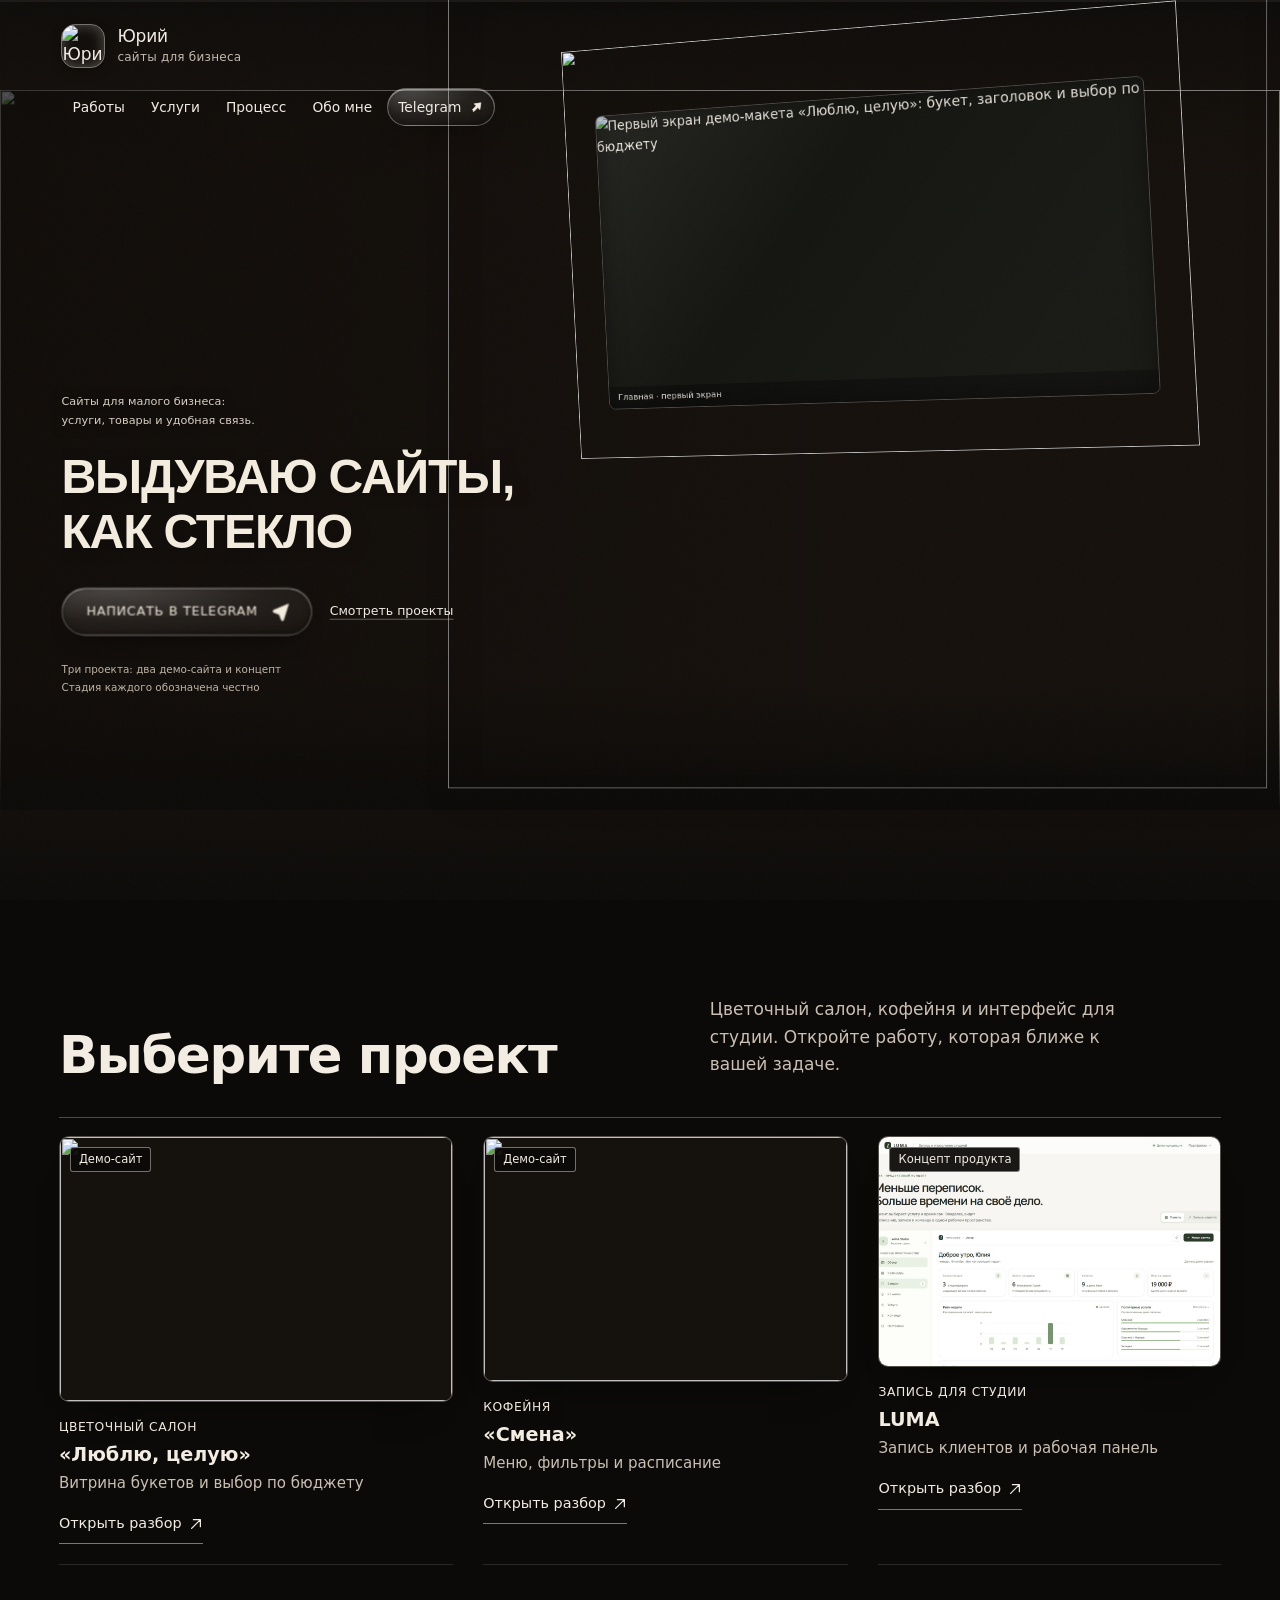
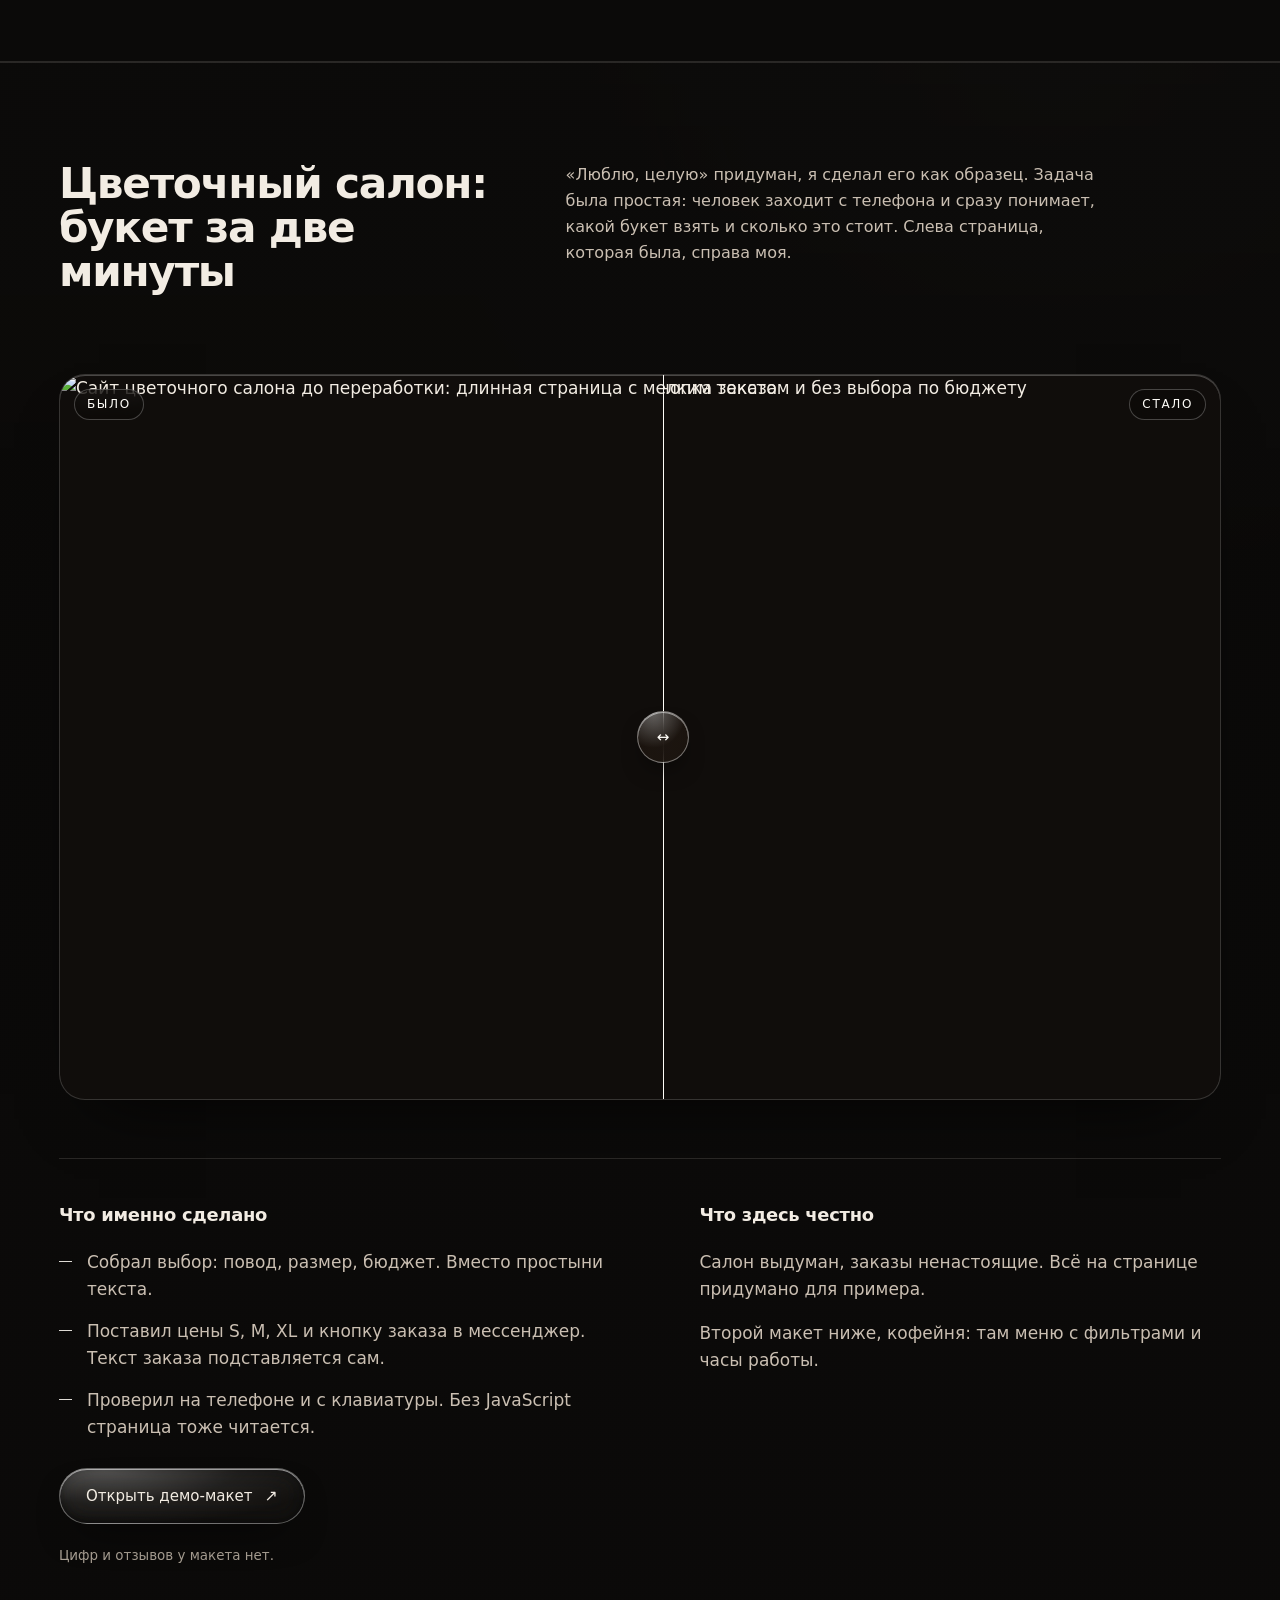
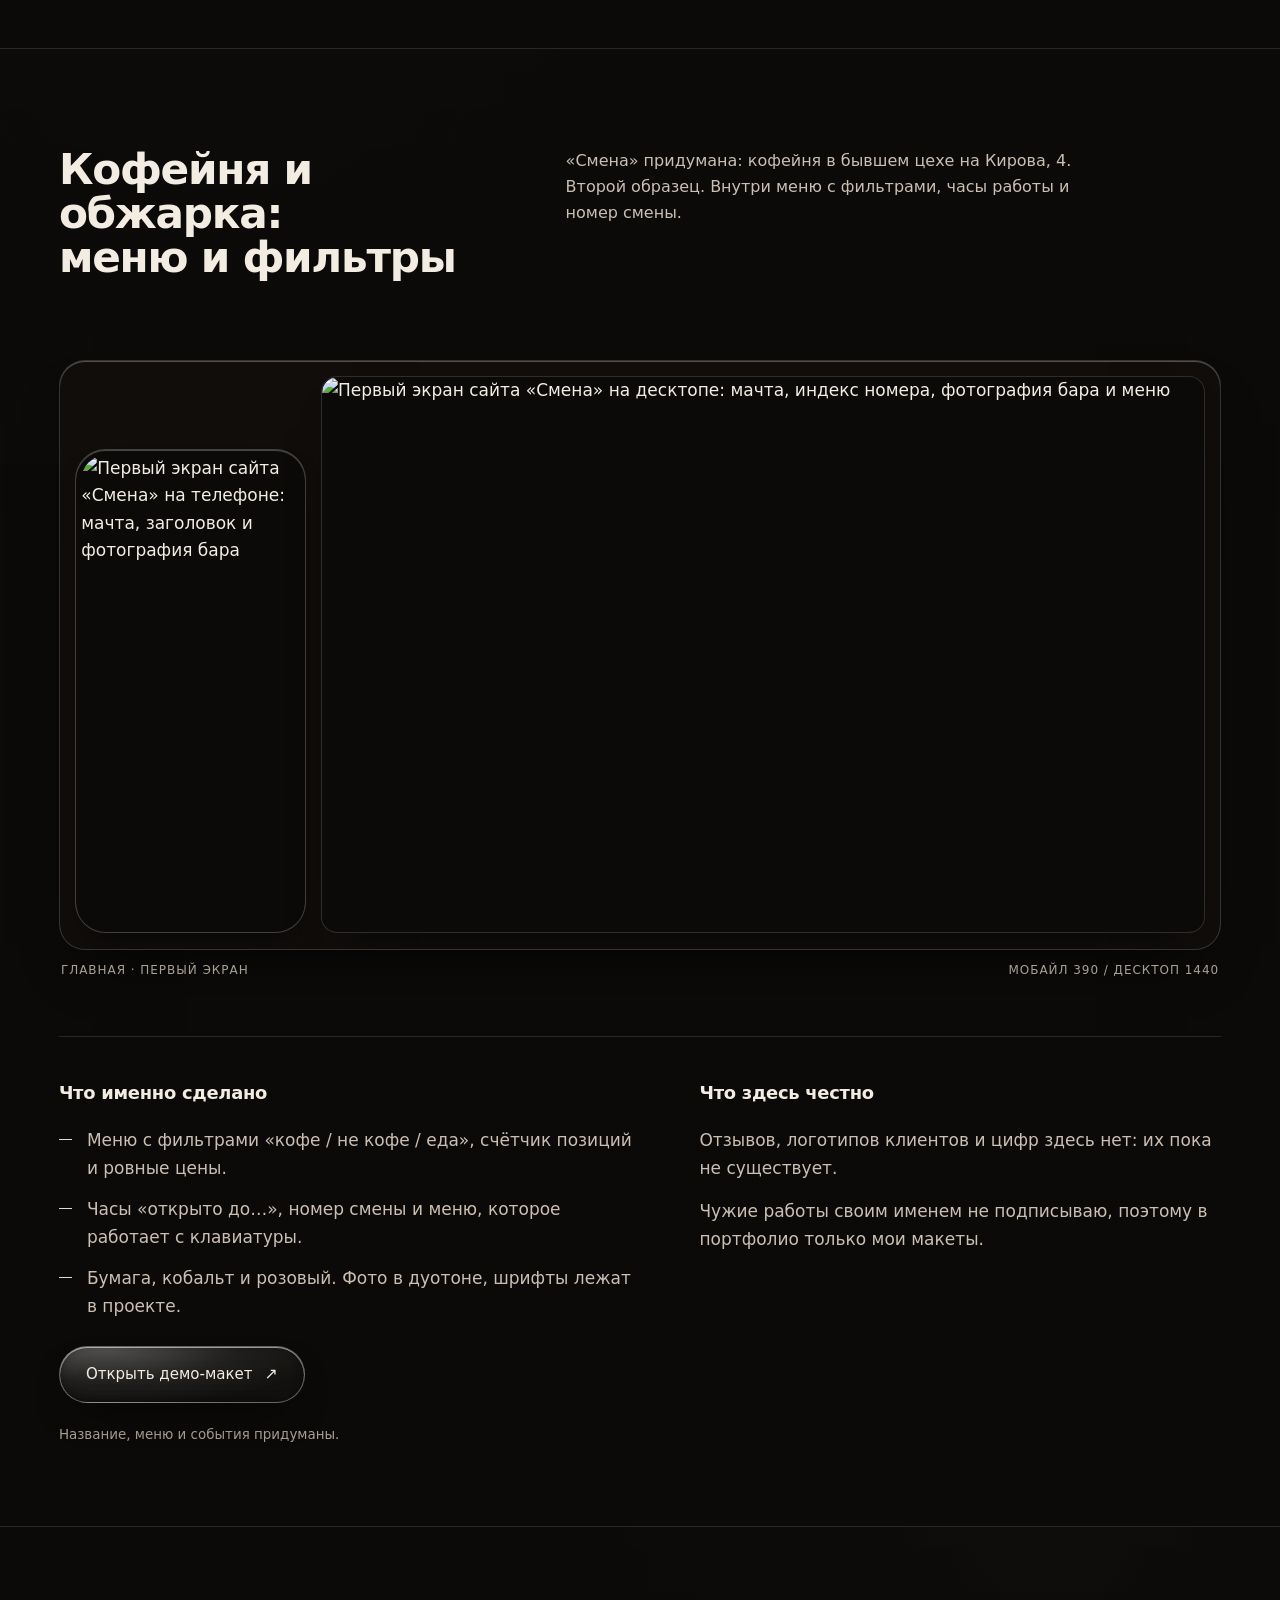
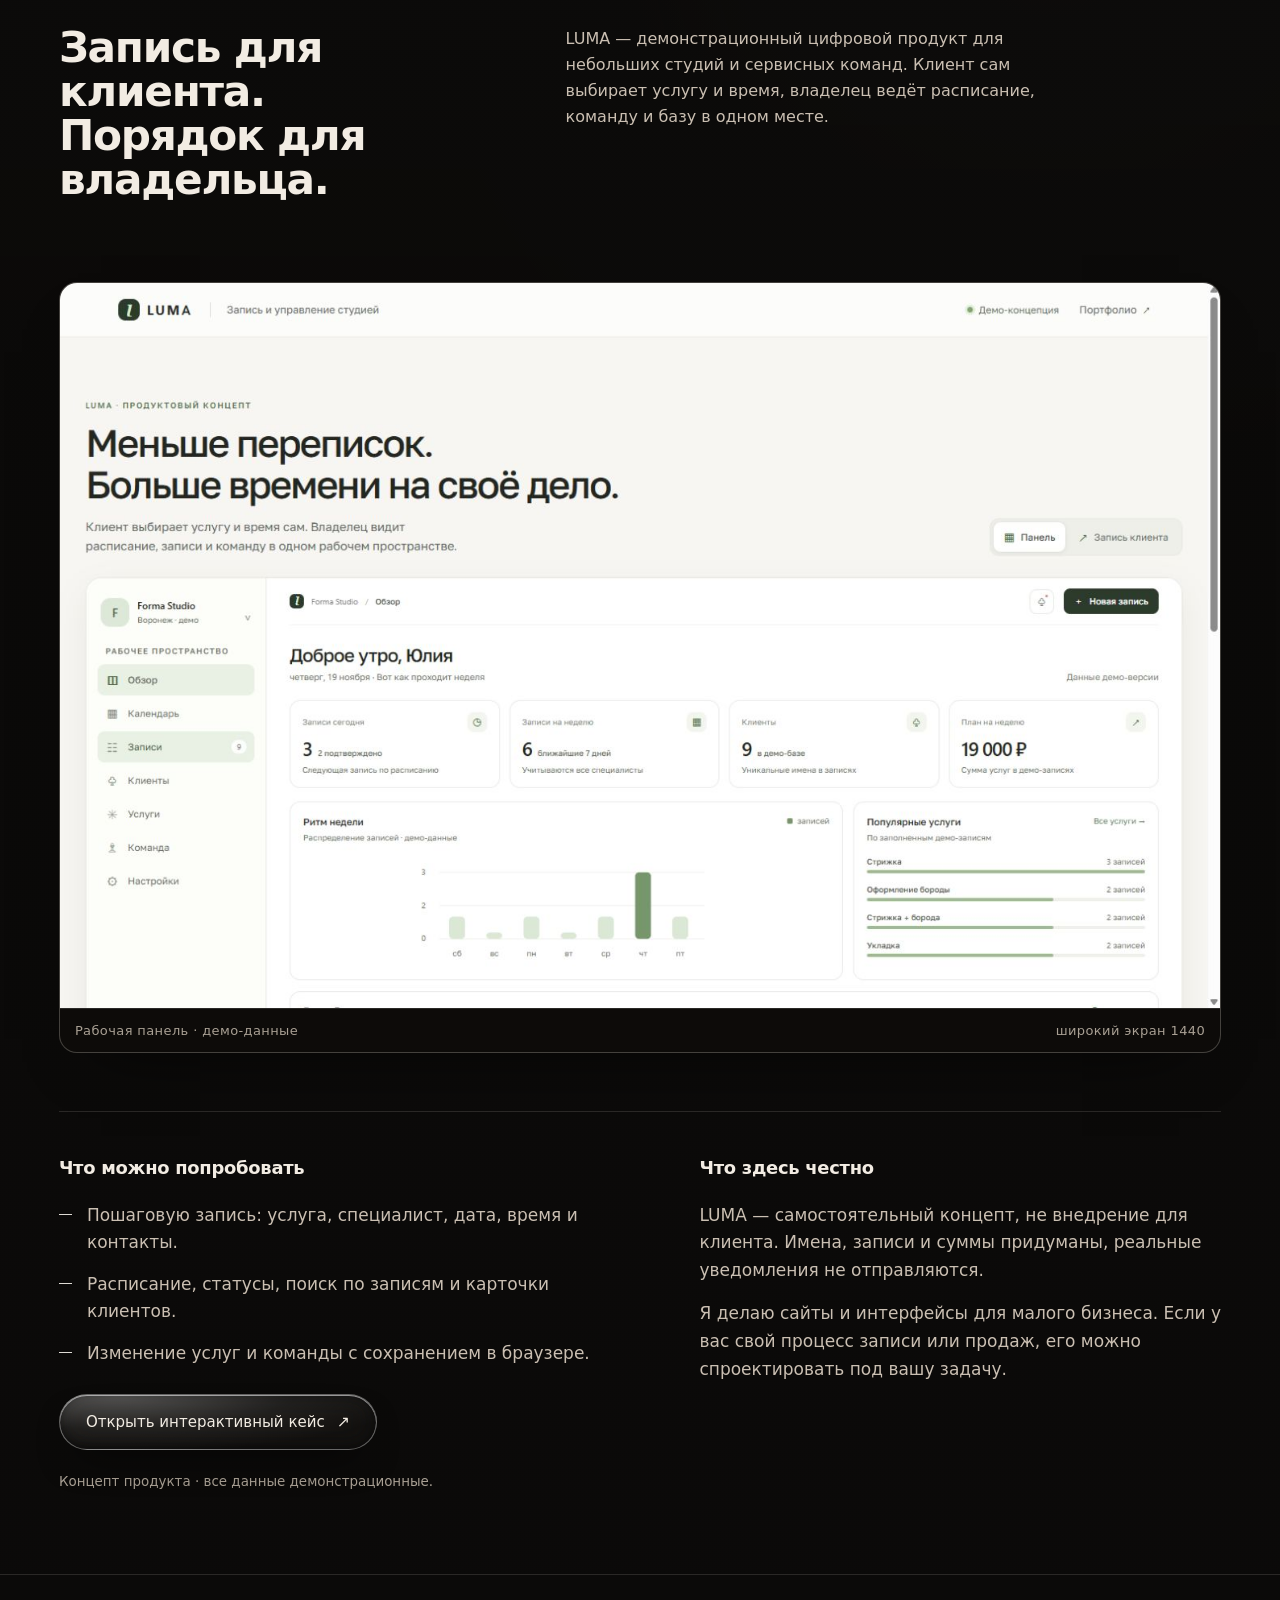
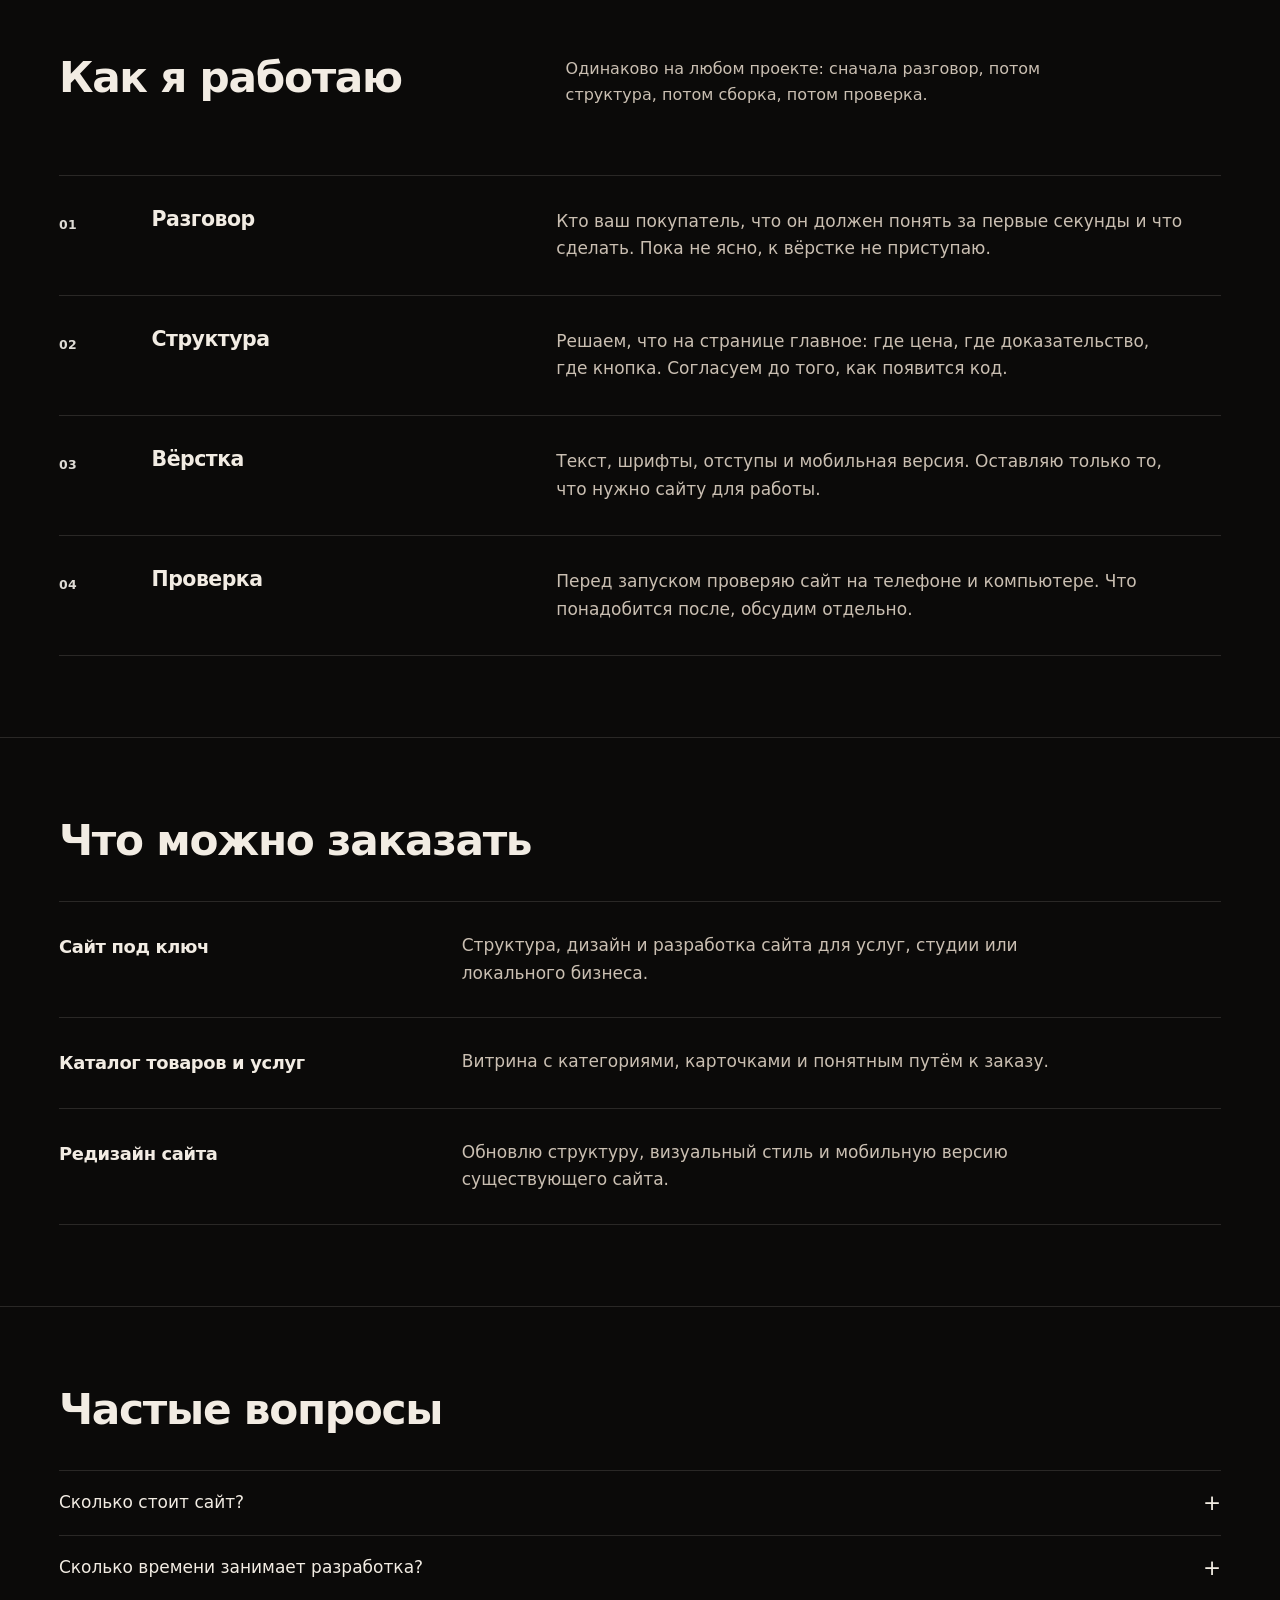
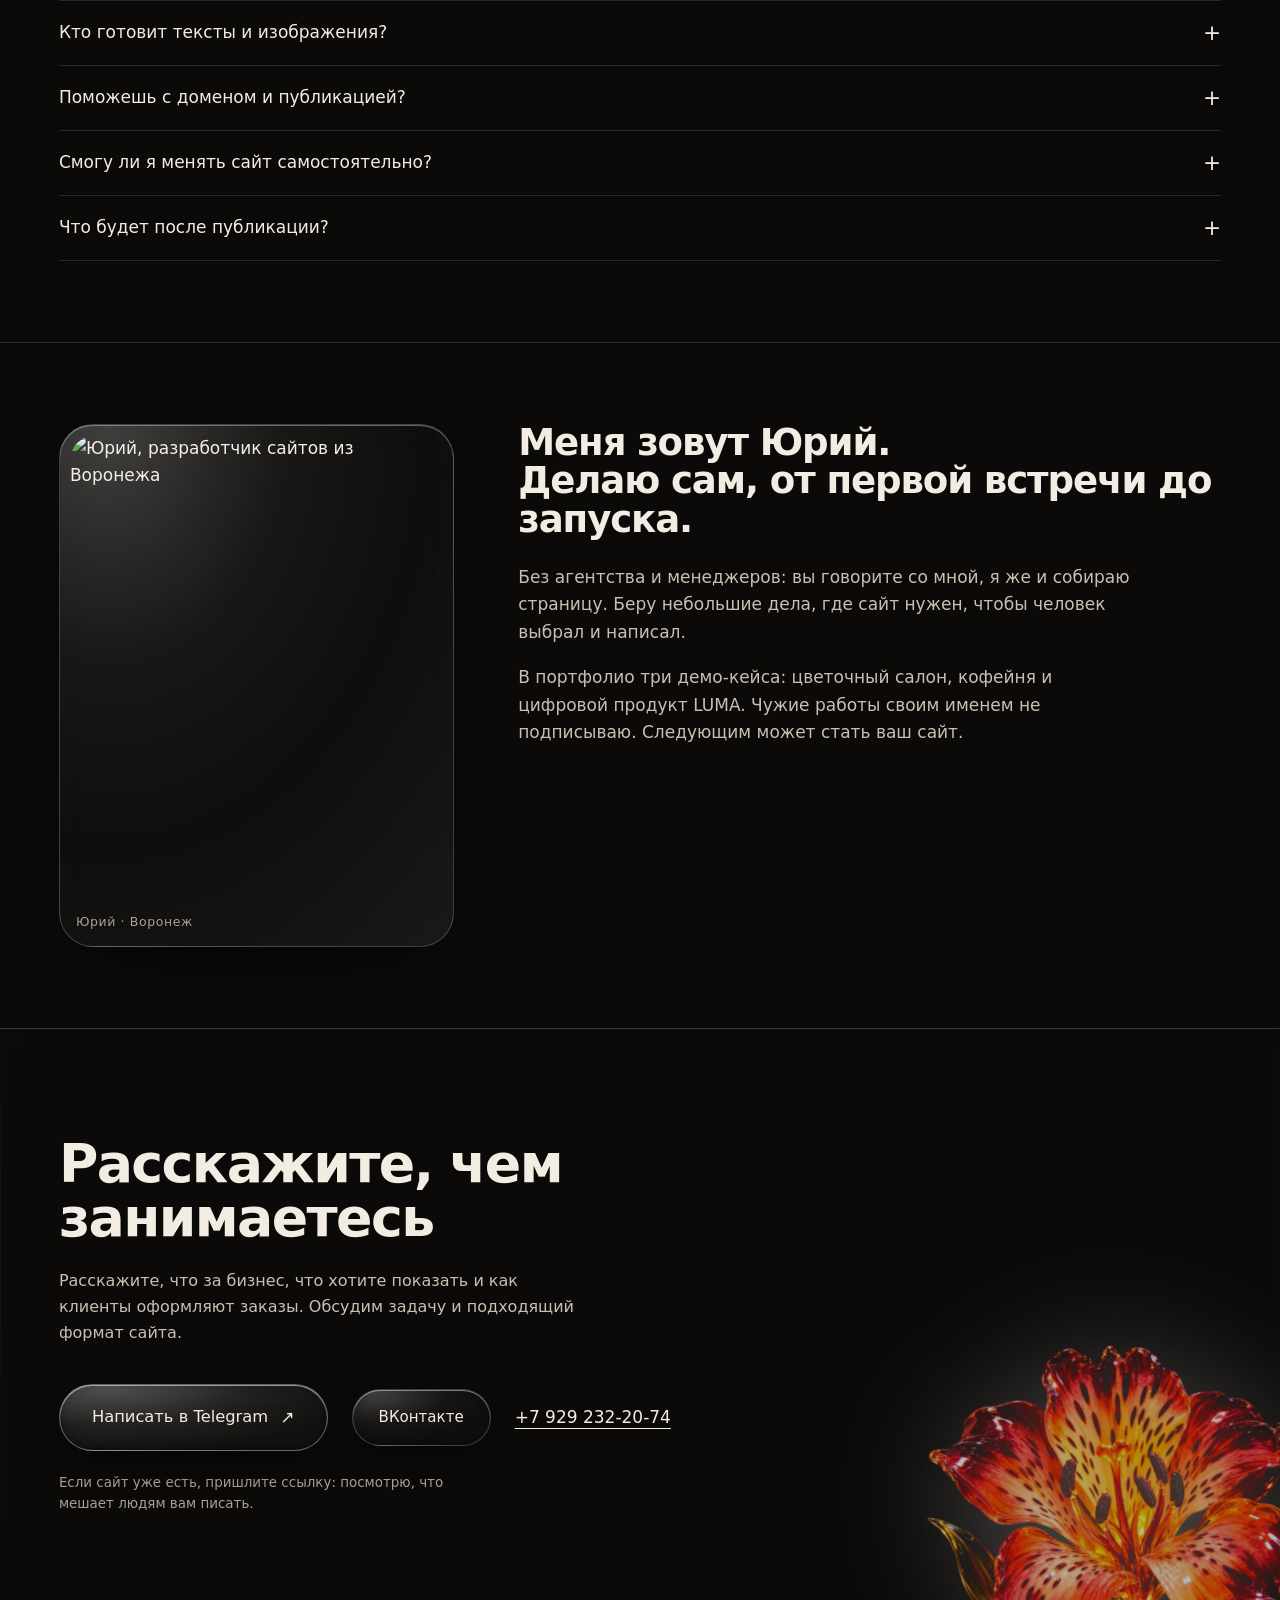
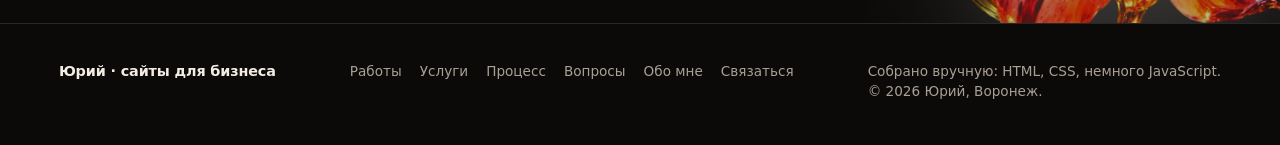
==== index.html @ 92a04ab4 "V2: кейс LUMA, резюме, обновлённый герой и текстуры" ====
<!doctype html>
<html lang="ru">
<head>
<meta charset="utf-8">
<meta name="viewport" content="width=device-width, initial-scale=1">
<title>Юрий — сайты и витрины для малого бизнеса</title>
<meta name="description" content="Юрий, разработчик сайтов из Воронежа. Сайты-визитки и витрины для малого бизнеса. Три демонстрационных проекта: цветочный салон, кофейня и концепт LUMA.">
<meta name="theme-color" content="#0B0A09">
<meta property="og:type" content="website">
<meta property="og:title" content="Юрий — сайты и витрины для малого бизнеса">
<meta property="og:description" content="Выберите один из трёх демонстрационных проектов и напишите Юрию, чтобы обсудить сайт для вашего дела.">
<meta property="og:locale" content="ru_RU">
<link rel="icon" href="assets/favicon.ico" sizes="any">
<link rel="icon" type="image/png" sizes="32x32" href="assets/favicon-32.png">
<link rel="icon" type="image/png" sizes="192x192" href="assets/favicon-192.png">
<link rel="apple-touch-icon" href="assets/apple-touch-icon.png">
<link rel="preload" href="assets/fonts/oswald-cyrillic-600.woff2" as="font" type="font/woff2" crossorigin>
<link rel="preload" href="assets/fonts/golos-cyrillic-400.woff2" as="font" type="font/woff2" crossorigin>
<link rel="preload" href="assets/fonts/golos-cyrillic-500.woff2" as="font" type="font/woff2" crossorigin>
<link rel="preload" href="assets/hero/workshop.webp" as="image">
<link rel="stylesheet" href="workshop.css?v=20261120c3">
<link rel="stylesheet" href="hero.css?v=20261120c4">

<noscript><style>.hero-stage{opacity:1}</style></noscript>
</head>
<body>

<a class="skip-link" href="#main">Перейти к содержимому</a>

<div class="scroll-progress" aria-hidden="true"><span></span></div>

<header class="head">
  <div class="wrap head-wrap">
    <div class="head-bar glass">
      <a class="brand" href="#top">
        <span class="brand-avatar"><img src="assets/avatar.webp" width="320" height="320" alt="Юрий"></span>
        <span class="brand-text">
          <span class="brand-name">Юрий</span>
          <span class="brand-note">сайты для бизнеса</span>
        </span>
      </a>
      <nav class="tabs" aria-label="Основная навигация">
        <a class="tab" href="#work">Работы</a>
        <a class="tab" href="#services">Услуги</a>
        <a class="tab" href="#process">Процесс</a>
        <a class="tab" href="#about">Обо мне</a>
        <details class="mobile-menu">
          <summary class="tab mobile-menu__toggle">Меню <svg viewBox="0 0 16 16" aria-hidden="true"><path d="m3.5 6 4.5 4 4.5-4" fill="none" stroke="currentColor" stroke-width="1.5" stroke-linecap="round" stroke-linejoin="round"/></svg></summary>
          <div class="mobile-menu__panel">
            <a href="#work">Выбрать проект</a>
            <a href="#services">Что можно заказать</a>
            <a href="#process">Как я работаю</a>
            <a href="#about">Обо мне</a>
            <a href="#faq">Частые вопросы</a>
            <a href="#contact">Контакты</a>
          </div>
        </details>
        <a class="tab tab--accent" href="https://t.me/IOpaWho" target="_blank" rel="noopener">Telegram <svg class="arrow-solid arrow-solid--up" viewBox="0 0 24 24" aria-hidden="true"><path d="M3 9.9h9.4V4.9L21.9 12l-9.5 7.1v-5H3a1 1 0 0 1 0-2.2Z" fill="currentColor" stroke="currentColor" stroke-width="1.1" stroke-linejoin="round"/></svg></a>
      </nav>
    </div>
  </div>
</header>

<main id="main">

  <section class="hero" id="top" aria-labelledby="hero-title">
    <img class="hero-ambient" src="assets/hero/workshop.webp" alt="" aria-hidden="true">
    <div class="hero-stage">
    <div class="hero-plate" aria-hidden="true">
      <img class="hero-bg" src="assets/hero/workshop.webp" width="1586" height="992" alt="" fetchpriority="high">
      <div class="hero-veil"></div>
    </div>

    <div class="hero-copy" data-layer="copy">
      <p class="hero-intro" data-text="intro">Сайты для малого бизнеса:<br class="desktop-break"> услуги, товары и удобная связь.</p>
      <h1 id="hero-title" data-text="title">
        <span class="line"><span class="line-in">Выдуваю сайты,</span></span>
        <span class="line"><span class="line-in">как стекло</span></span>
      </h1>
      <div class="hero-actions">
        <a class="glass-cta" href="https://t.me/IOpaWho" target="_blank" rel="noopener" data-text="cta">Написать в Telegram <svg class="arrow-solid" viewBox="0 0 24 24" aria-hidden="true"><path d="M21.4 2.6 2.9 10.4a1.2 1.2 0 0 0 .1 2.2l7.1 2.8 2.8 7.1a1.2 1.2 0 0 0 2.2.1L21.4 2.6Z" fill="currentColor" stroke="currentColor" stroke-width="1.2" stroke-linejoin="round"/></svg></a>
        <a class="hero-secondary" href="#work">Смотреть проекты</a>
      </div>
      <p class="hero-facts" data-text="facts">Три проекта: два демо-сайта и концепт<br>Стадия каждого обозначена честно</p>
    </div>

    <div class="hero-exhibit" data-layer="exhibit" role="group" aria-label="Экран демо-макета на металлической стойке">
      <img class="exhibit-stand" data-layer="stand" src="assets/hero/stand.webp" width="990" height="992" alt="" aria-hidden="true">
      <figure class="exhibit-panel exhibit-panel--main" data-layer="main">
        <img class="exhibit-glass" src="assets/hero/glass.webp" width="1024" height="700" alt="" aria-hidden="true">
        <div class="exhibit-surface">
          <img src="assets/hero/screen-main.webp" width="1440" height="900" alt="Первый экран демо-макета «Люблю, целую»: букет, заголовок и выбор по бюджету" fetchpriority="high">
          <figcaption>Главная · первый экран</figcaption>
        </div>
      </figure>
      
      
    </div>
    </div>
  </section>

  <script>
    // Считаем до первой отрисовки: иначе кадр успевает показаться в чужом масштабе.
    (function () {
      var root = document.documentElement;
      var fit = function () {
        var hero = document.querySelector('.hero');
        if (!hero || !hero.clientWidth) return;
        var scale = Math.min(hero.clientWidth / 1600, hero.clientHeight / 900);
        root.style.setProperty('--stage-scale', scale.toFixed(4));
        var stretch = hero.clientWidth / (1600 * scale);
        root.style.setProperty('--plate-stretch', Math.max(1, stretch).toFixed(4));
      };
      fit();
      var hero = document.querySelector('.hero');
      if (hero && window.ResizeObserver) new ResizeObserver(fit).observe(hero);
      window.addEventListener('resize', fit);
      window.addEventListener('orientationchange', fit);
      // сцена появляется, когда раскладка из JSON применена; страховка — если не успела
      setTimeout(function () { root.classList.add('hero-ready'); }, 700);
    })();
  </script>

  <section class="case-index" id="work" aria-labelledby="case-index-title">
    <div class="wrap">
      <div class="case-index__head">
        <h2 id="case-index-title">Выберите проект</h2>
        <p>Цветочный салон, кофейня и интерфейс для студии. Откройте работу, которая ближе к вашей задаче.</p>
      </div>
      <nav class="case-shelf" aria-label="Каталог демонстрационных проектов">
        <a class="case-shelf__item" href="#case-flowers">
          <span class="case-shelf__image">
            <img src="assets/lyublyu-hero.webp" width="1440" height="900" alt="" loading="lazy" decoding="async">
            <span class="case-shelf__stage">Демо-сайт</span>
          </span>
          <span class="case-shelf__details">
            <span class="case-shelf__type">Цветочный салон</span>
            <strong class="case-shelf__title">«Люблю, целую»</strong>
            <span class="case-shelf__description">Витрина букетов и выбор по бюджету</span>
            <span class="case-shelf__link">Открыть разбор <svg viewBox="0 0 16 16" aria-hidden="true"><path d="M3 13 13 3M5 3h8v8" fill="none" stroke="currentColor" stroke-width="1.4" stroke-linecap="round" stroke-linejoin="round"/></svg></span>
          </span>
        </a>
        <a class="case-shelf__item" href="#smena">
          <span class="case-shelf__image">
            <img src="assets/smena-hero.webp" width="1430" height="900" alt="" loading="lazy" decoding="async">
            <span class="case-shelf__stage">Демо-сайт</span>
          </span>
          <span class="case-shelf__details">
            <span class="case-shelf__type">Кофейня</span>
            <strong class="case-shelf__title">«Смена»</strong>
            <span class="case-shelf__description">Меню, фильтры и расписание</span>
            <span class="case-shelf__link">Открыть разбор <svg viewBox="0 0 16 16" aria-hidden="true"><path d="M3 13 13 3M5 3h8v8" fill="none" stroke="currentColor" stroke-width="1.4" stroke-linecap="round" stroke-linejoin="round"/></svg></span>
          </span>
        </a>
        <a class="case-shelf__item" href="#luma">
          <span class="case-shelf__image">
            <img src="cases/luma/screenshots/dashboard.jpg" width="1440" height="900" alt="" loading="lazy" decoding="async">
            <span class="case-shelf__stage">Концепт продукта</span>
          </span>
          <span class="case-shelf__details">
            <span class="case-shelf__type">Запись для студии</span>
            <strong class="case-shelf__title">LUMA</strong>
            <span class="case-shelf__description">Запись клиентов и рабочая панель</span>
            <span class="case-shelf__link">Открыть разбор <svg viewBox="0 0 16 16" aria-hidden="true"><path d="M3 13 13 3M5 3h8v8" fill="none" stroke="currentColor" stroke-width="1.4" stroke-linecap="round" stroke-linejoin="round"/></svg></span>
          </span>
        </a>
      </nav>
    </div>
  </section>

  <section class="case" id="case-flowers" aria-labelledby="work-title">
    <div class="wrap">
      <div class="case-head">
        <h2 id="work-title" class="fade">Цветочный салон:<br>букет за две минуты</h2>
        <p class="lead fade">«Люблю, целую» придуман, я сделал его как образец. Задача была простая: человек заходит с телефона и сразу понимает, какой букет взять и сколько это стоит. Слева страница, которая была, справа моя.</p>
      </div>

      <div class="compare glass-frame" style="--split: 52%">
        <img class="cmp-before" src="assets/lyublyu-before.webp" width="1440" height="900" alt="Сайт цветочного салона до переработки: длинная страница с мелким текстом и без выбора по бюджету" loading="lazy" decoding="async">
        <div class="cmp-after">
          <img src="assets/lyublyu-hero.webp" width="1440" height="900" alt="Переработанный макет: крупный первый экран, букет, цены и кнопка заказа" loading="lazy" decoding="async">
        </div>
        <span class="cmp-line" aria-hidden="true"></span>
        <span class="cmp-grip" aria-hidden="true"><span>↔</span></span>
        <input class="cmp-range" type="range" min="0" max="100" value="52" step="1" aria-label="Сравнение: сдвиньте, чтобы увидеть сайт до и после переработки">
        <span class="cmp-tag cmp-tag--before" aria-hidden="true">было</span>
        <span class="cmp-tag cmp-tag--after" aria-hidden="true">стало</span>
      </div>

      <div class="case-body">
        <div class="case-what fade">
          <h3>Что именно сделано</h3>
          <ul class="ticks">
            <li>Собрал выбор: повод, размер, бюджет. Вместо простыни текста.</li>
            <li>Поставил цены S, M, XL и кнопку заказа в мессенджер. Текст заказа подставляется сам.</li>
            <li>Проверил на телефоне и с клавиатуры. Без JavaScript страница тоже читается.</li>
          </ul>
          <a class="btn btn--glass btn--glass-primary" href="https://yuriimasl.github.io/lyublyu-demo/" target="_blank" rel="noopener">Открыть демо-макет<span class="arr" aria-hidden="true">↗</span></a>
          <p class="note">Цифр и отзывов у макета нет.</p>
        </div>
        <div class="case-truth fade">
          <h3>Что здесь честно</h3>
          <p>Салон выдуман, заказы ненастоящие. Всё на странице придумано для примера.</p>
          <p>Второй макет ниже, кофейня: там меню с фильтрами и часы работы.</p>
        </div>
      </div>
    </div>
  </section>

  <section class="case case--smena" id="smena" aria-labelledby="smena-title">
    <div class="wrap">
      <div class="case-head">
        <h2 id="smena-title" class="fade">Кофейня и обжарка:<br>меню и фильтры</h2>
        <p class="lead fade">«Смена» придумана: кофейня в бывшем цехе на Кирова, 4. Второй образец. Внутри меню с фильтрами, часы работы и номер смены.</p>
      </div>

      <div class="case-board glass-frame">
        <figure class="case-screen case-screen--phone">
          <img src="assets/smena-mobile.webp" width="390" height="844" alt="Первый экран сайта «Смена» на телефоне: мачта, заголовок и фотография бара" loading="lazy" decoding="async">
        </figure>
        <figure class="case-screen case-screen--desktop">
          <img src="assets/smena-hero.webp" width="1430" height="900" alt="Первый экран сайта «Смена» на десктопе: мачта, индекс номера, фотография бара и меню" loading="lazy" decoding="async">
        </figure>
      </div>
      <p class="case-board__caption"><span>Главная · первый экран</span><span>мобайл 390 / десктоп 1440</span></p>

      <div class="case-body">
        <div class="case-what fade">
          <h3>Что именно сделано</h3>
          <ul class="ticks">
            <li>Меню с фильтрами «кофе / не кофе / еда», счётчик позиций и ровные цены.</li>
            <li>Часы «открыто до…», номер смены и меню, которое работает с клавиатуры.</li>
            <li>Бумага, кобальт и розовый. Фото в дуотоне, шрифты лежат в проекте.</li>
          </ul>
          <a class="btn btn--glass btn--glass-primary" href="cases/smena/" target="_blank" rel="noopener">Открыть демо-макет<span class="arr" aria-hidden="true">↗</span></a>
          <p class="note">Название, меню и события придуманы.</p>
        </div>
        <div class="case-truth fade">
          <h3>Что здесь честно</h3>
          <p>Отзывов, логотипов клиентов и цифр здесь нет: их пока не существует.</p>
          <p>Чужие работы своим именем не подписываю, поэтому в портфолио только мои макеты.</p>
        </div>
      </div>
    </div>
  </section>

  <section class="case case--luma" id="luma" aria-labelledby="luma-title">
    <div class="wrap">
      <div class="case-head">
        <h2 id="luma-title" class="fade">Запись для клиента.<br>Порядок для владельца.</h2>
        <p class="lead fade">LUMA — демонстрационный цифровой продукт для небольших студий и сервисных команд. Клиент сам выбирает услугу и время, владелец ведёт расписание, команду и базу в одном месте.</p>
      </div>

      <figure class="luma-board glass-frame">
        <img src="cases/luma/screenshots/dashboard.jpg" width="1440" height="900" alt="Панель управления LUMA: расписание недели, записи и услуги студии" loading="lazy" decoding="async">
        <figcaption><span>Рабочая панель · демо-данные</span><span>широкий экран 1440</span></figcaption>
      </figure>

      <div class="case-body">
        <div class="case-what fade">
          <h3>Что можно попробовать</h3>
          <ul class="ticks">
            <li>Пошаговую запись: услуга, специалист, дата, время и контакты.</li>
            <li>Расписание, статусы, поиск по записям и карточки клиентов.</li>
            <li>Изменение услуг и команды с сохранением в браузере.</li>
          </ul>
          <a class="btn btn--glass btn--glass-primary" href="cases/luma/" target="_blank" rel="noopener">Открыть интерактивный кейс<span class="arr" aria-hidden="true">↗</span></a>
          <p class="note">Концепт продукта · все данные демонстрационные.</p>
        </div>
        <div class="case-truth fade">
          <h3>Что здесь честно</h3>
          <p>LUMA — самостоятельный концепт, не внедрение для клиента. Имена, записи и суммы придуманы, реальные уведомления не отправляются.</p>
          <p>Я делаю сайты и интерфейсы для малого бизнеса. Если у вас свой процесс записи или продаж, его можно спроектировать под вашу задачу.</p>
        </div>
      </div>
    </div>
  </section>

  <section class="process" id="process" aria-labelledby="process-title">
    <div class="wrap">
      <div class="process-head">
        <h2 id="process-title" class="fade">Как я работаю</h2>
        <p class="lead fade">Одинаково на любом проекте: сначала разговор, потом структура, потом сборка, потом проверка.</p>
      </div>
      <ol class="steps">
        <li class="step fade">
          <span class="step-num" aria-hidden="true">01</span>
          <h3>Разговор</h3>
          <p>Кто ваш покупатель, что он должен понять за первые секунды и что сделать. Пока не ясно, к вёрстке не приступаю.</p>
        </li>
        <li class="step fade">
          <span class="step-num" aria-hidden="true">02</span>
          <h3>Структура</h3>
          <p>Решаем, что на странице главное: где цена, где доказательство, где кнопка. Согласуем до того, как появится код.</p>
        </li>
        <li class="step fade">
          <span class="step-num" aria-hidden="true">03</span>
          <h3>Вёрстка</h3>
          <p>Текст, шрифты, отступы и мобильная версия. Оставляю только то, что нужно сайту для работы.</p>
        </li>
        <li class="step fade">
          <span class="step-num" aria-hidden="true">04</span>
          <h3>Проверка</h3>
          <p>Перед запуском проверяю сайт на телефоне и компьютере. Что понадобится после, обсудим отдельно.</p>
        </li>
      </ol>
    </div>
  </section>

  <section class="services" id="services" aria-labelledby="services-title">
    <div class="wrap">
      <h2 id="services-title" class="fade">Что можно заказать</h2>
      <dl class="service-list">
        <div class="service fade">
          <dt>Сайт под ключ</dt>
          <dd>Структура, дизайн и разработка сайта для услуг, студии или локального бизнеса.</dd>
        </div>
        <div class="service fade">
          <dt>Каталог товаров и услуг</dt>
          <dd>Витрина с категориями, карточками и понятным путём к заказу.</dd>
        </div>
        <div class="service fade">
          <dt>Редизайн сайта</dt>
          <dd>Обновлю структуру, визуальный стиль и мобильную версию существующего сайта.</dd>
        </div>
      </dl>
    </div>
  </section>

  <section class="faq" id="faq" aria-labelledby="faq-title">
    <div class="wrap">
      <h2 id="faq-title" class="fade">Частые вопросы</h2>
      <div class="faq-list">
        <details class="faq-item">
          <summary>Сколько стоит сайт?</summary>
          <p class="faq-answer">Стоимость зависит от объёма, структуры и нужных функций. Напишите, что хотите показать и как клиенты оформляют заказ, — после обсуждения определим состав работ и цену до старта.</p>
        </details>
        <details class="faq-item">
          <summary>Сколько времени занимает разработка?</summary>
          <p class="faq-answer">Срок зависит от объёма сайта и готовности материалов. Обсудим его после того, как определим структуру и список страниц.</p>
        </details>
        <details class="faq-item">
          <summary>Кто готовит тексты и изображения?</summary>
          <p class="faq-answer">До начала соберём факты о бизнесе, услуги, контакты и изображения. Я помогу понять, чего не хватает; кто готовит каждый материал, согласуем отдельно.</p>
        </details>
        <details class="faq-item">
          <summary>Поможешь с доменом и публикацией?</summary>
          <p class="faq-answer">На старте обсудим адрес сайта и размещение. Подскажу, что потребуется для запуска, а кто оформляет домен и хостинг — договоримся заранее.</p>
        </details>
        <details class="faq-item">
          <summary>Смогу ли я менять сайт самостоятельно?</summary>
          <p class="faq-answer">Это зависит от выбранного способа разработки. До начала обсудим, какие материалы вы хотите менять сами, и выберем подходящий формат.</p>
        </details>
        <details class="faq-item">
          <summary>Что будет после публикации?</summary>
          <p class="faq-answer">Перед запуском проверю сайт на телефоне и компьютере. Если после публикации понадобятся изменения, отдельно обсудим их объём.</p>
        </details>
      </div>
    </div>
  </section>

  <section class="about" id="about" aria-labelledby="about-title">
    <div class="wrap about-grid">
      <figure class="portrait glass-frame fade">
        <img src="assets/portrait.webp" width="1000" height="1000" alt="Юрий, разработчик сайтов из Воронежа" loading="lazy" decoding="async">
        <figcaption>Юрий · Воронеж</figcaption>
      </figure>
      <div class="about-copy">
        <h2 id="about-title" class="fade">Меня зовут Юрий.<br>Делаю сам, от первой встречи до запуска.</h2>
        <p class="fade">Без агентства и менеджеров: вы говорите со мной, я же и собираю страницу. Беру небольшие дела, где сайт нужен, чтобы человек выбрал и написал.</p>
        <p class="fade">В портфолио три демо-кейса: цветочный салон, кофейня и цифровой продукт LUMA. Чужие работы своим именем не подписываю. Следующим может стать ваш сайт.</p>
      </div>
    </div>
  </section>

  <section class="contact" id="contact" aria-labelledby="contact-title">
    <img class="contact-bg" src="assets/molten-texture.webp" width="1200" height="800" alt="" aria-hidden="true" loading="lazy" decoding="async">
    <div class="wrap">
      <h2 id="contact-title" class="fade">Расскажите, чем занимаетесь</h2>
      <p class="lead fade">Расскажите, что за бизнес, что хотите показать и как клиенты оформляют заказы. Обсудим задачу и подходящий формат сайта.</p>
      <div class="contact-actions fade">
        <a class="btn btn--glass btn--glass-primary btn--big" href="https://t.me/IOpaWho" target="_blank" rel="noopener">Написать в Telegram<span class="arr" aria-hidden="true">↗</span></a>
        <a class="btn btn--glass" href="https://vk.ru/see_the_root" target="_blank" rel="noopener">ВКонтакте</a>
        <a class="phone" href="tel:+79292322074">+7 929 232-20-74</a>
      </div>
      <p class="note fade">Если сайт уже есть, пришлите ссылку: посмотрю, что мешает людям вам писать.</p>
    </div>
    <img class="bloom-echo" src="assets/glass-alstroemeria-bright.webp" width="880" height="803" alt="" aria-hidden="true" loading="lazy" decoding="async">
  </section>

</main>

<footer class="foot">
  <div class="wrap foot-inner">
    <span class="foot-brand">Юрий · сайты для бизнеса</span>
    <nav class="foot-nav" aria-label="Навигация в подвале">
      <a href="#work">Работы</a>
      <a href="#services">Услуги</a>
      <a href="#process">Процесс</a>
      <a href="#faq">Вопросы</a>
      <a href="#about">Обо мне</a>
      <a href="#contact">Связаться</a>
    </nav>
    <p class="foot-note">Собрано вручную: HTML, CSS, немного JavaScript.<br>© 2026 Юрий, Воронеж.</p>
  </div>
</footer>


<script src="vendor/gsap.min.js?v=3.13.0" defer></script>
<script src="vendor/ScrollTrigger.min.js?v=3.13.0" defer></script>
<script src="workshop.js?v=20261119c1" defer></script>
<script src="hero-layout.js?v=20261119c1" defer></script>
<script src="hero-cta.js?v=20261119a" defer></script>

</body>
</html>
---- workshop.css ----
/* ============================================================
   Мастерская: сайт как изделие из горячего цеха.
   Стекло, железо, тёплая кость. Всё скруглено, кнопки — жидкое стекло.
   Без сборки. Шрифты свои, анимация — прогрессивное улучшение.
   ============================================================ */

@font-face {
  font-family: "Unbounded";
  src: url("assets/fonts/unbounded-cyrillic-700.woff2") format("woff2");
  font-weight: 700;
  font-style: normal;
  font-display: swap;
  unicode-range: U+0400-045F, U+0490-0491, U+04B0-04B1, U+2116;
}
@font-face {
  font-family: "Unbounded";
  src: url("assets/fonts/unbounded-latin-700.woff2") format("woff2");
  font-weight: 700;
  font-style: normal;
  font-display: swap;
  unicode-range: U+0000-00FF, U+0131, U+0152-0153, U+2000-206F, U+2190-21BB;
}
@font-face {
  font-family: "Unbounded";
  src: url("assets/fonts/unbounded-cyrillic-800.woff2") format("woff2");
  font-weight: 800;
  font-style: normal;
  font-display: swap;
  unicode-range: U+0400-045F, U+0490-0491, U+04B0-04B1, U+2116;
}
@font-face {
  font-family: "Unbounded";
  src: url("assets/fonts/unbounded-latin-800.woff2") format("woff2");
  font-weight: 800;
  font-style: normal;
  font-display: swap;
  unicode-range: U+0000-00FF, U+0131, U+0152-0153, U+2000-206F, U+2190-21BB;
}
@font-face {
  font-family: "Golos Text";
  src: url("assets/fonts/golos-cyrillic-400.woff2") format("woff2");
  font-weight: 400;
  font-style: normal;
  font-display: swap;
  unicode-range: U+0400-045F, U+0490-0491, U+04B0-04B1, U+2116;
}
@font-face {
  font-family: "Golos Text";
  src: url("assets/fonts/golos-latin-400.woff2") format("woff2");
  font-weight: 400;
  font-style: normal;
  font-display: swap;
  unicode-range: U+0000-00FF, U+0131, U+0152-0153, U+2000-206F, U+2190-21BB;
}
@font-face {
  font-family: "Golos Text";
  src: url("assets/fonts/golos-cyrillic-500.woff2") format("woff2");
  font-weight: 500;
  font-style: normal;
  font-display: swap;
  unicode-range: U+0400-045F, U+0490-0491, U+04B0-04B1, U+2116;
}
@font-face {
  font-family: "Golos Text";
  src: url("assets/fonts/golos-latin-500.woff2") format("woff2");
  font-weight: 500;
  font-style: normal;
  font-display: swap;
  unicode-range: U+0000-00FF, U+0131, U+0152-0153, U+2000-206F, U+2190-21BB;
}

@font-face {
  font-family: "Oswald";
  src: url("assets/fonts/oswald-cyrillic-600.woff2") format("woff2");
  font-weight: 600;
  font-style: normal;
  font-display: swap;
  unicode-range: U+0400-045F, U+0490-0491, U+04B0-04B1, U+2116;
}
@font-face {
  font-family: "Oswald";
  src: url("assets/fonts/oswald-latin-600.woff2") format("woff2");
  font-weight: 600;
  font-style: normal;
  font-display: swap;
  unicode-range: U+0000-00FF, U+0131, U+0152-0153, U+2000-206F, U+2190-21BB;
}
@font-face {
  font-family: "Oswald";
  src: url("assets/fonts/oswald-cyrillic-500.woff2") format("woff2");
  font-weight: 500;
  font-style: normal;
  font-display: swap;
  unicode-range: U+0400-045F, U+0490-0491, U+04B0-04B1, U+2116;
}
@font-face {
  font-family: "Oswald";
  src: url("assets/fonts/oswald-latin-500.woff2") format("woff2");
  font-weight: 500;
  font-style: normal;
  font-display: swap;
  unicode-range: U+0000-00FF, U+0131, U+0152-0153, U+2000-206F, U+2190-21BB;
}

:root {
  --ink: #0b0a09;
  --ink-soft: #100d0b;
  --iron: #16120e;
  --bone: #f2ece3;
  --bone-dim: #cabfb2;
  --muted: #a9a094;
  --glass-edge: #dedbd5;
  --glass-light: #f2ece3;
  --glass-highlight: #fffdf8;
  --line: rgba(242, 236, 227, 0.13);
  --line-glass: rgba(242, 236, 227, 0.28);
  --gutter: clamp(20px, 4.6vw, 64px);
  --r-sm: 12px;
  --r-md: 18px;
  --r-lg: 26px;
  --r-xl: 34px;
  --pill: 999px;
  --display: "Oswald", "Arial Narrow", system-ui, sans-serif;
  --text: "Golos Text", "Segoe UI", system-ui, sans-serif;
  --ease: cubic-bezier(0.16, 1, 0.3, 1);
  --glass-fill: radial-gradient(140% 140% at 12% 0%,
      rgba(255, 255, 255, 0.22) 0%,
      rgba(255, 255, 255, 0.06) 32%,
      rgba(255, 255, 255, 0.02) 58%,
      rgba(255, 255, 255, 0.07) 100%);
}

*,
*::before,
*::after { box-sizing: border-box; }

html {
  -webkit-text-size-adjust: 100%;
  text-size-adjust: 100%;
  background: var(--ink);
  color-scheme: dark;
  scrollbar-color: #3a3834 var(--ink);
  scrollbar-width: thin;
}

body {
  margin: 0;
  background: var(--ink);
  color: var(--bone);
  font-family: var(--text);
  font-size: 1.0625rem;
  line-height: 1.62;
  font-weight: 400;
  caret-color: var(--glass-edge);
  -webkit-font-smoothing: antialiased;
  overflow-x: hidden;
}

body::after {
  content: "";
  position: fixed;
  inset: 0;
  pointer-events: none;
  z-index: 60;
  opacity: 0.03;
  background-image: url("data:image/svg+xml,%3Csvg xmlns='http://www.w3.org/2000/svg' width='160' height='160'%3E%3Cfilter id='n'%3E%3CfeTurbulence type='fractalNoise' baseFrequency='0.82' numOctaves='3' stitchTiles='stitch'/%3E%3C/filter%3E%3Crect width='160' height='160' filter='url(%23n)'/%3E%3C/svg%3E");
}

img { max-width: 100%; height: auto; }
a { color: inherit; }
p { text-wrap: pretty; }

::selection { background: var(--glass-edge); color: #120a06; }

:focus-visible {
  outline: 2px solid var(--glass-light);
  outline-offset: 3px;
  border-radius: 6px;
}

::-webkit-scrollbar { width: 10px; height: 10px; }
::-webkit-scrollbar-track { background: var(--ink); }
::-webkit-scrollbar-thumb { background: #373634; border: 3px solid var(--ink); border-radius: 99px; }

.wrap {
  width: 100%;
  max-width: 1360px;
  margin-inline: auto;
  padding-inline: var(--gutter);
}

.skip-link {
  position: absolute;
  left: -9999px;
  top: 0;
  background: var(--glass-edge);
  color: #120a06;
  padding: 12px 18px;
  border-radius: 0 0 var(--r-sm) 0;
  z-index: 100;
  text-decoration: none;
  font-weight: 500;
}
.skip-link:focus { left: 16px; top: 16px; border-radius: var(--r-sm); }

/* ---------- Жидкое стекло: общая основа ---------- */

.glass {
  position: relative;
  background:
    linear-gradient(rgba(10, 9, 8, 0.6), rgba(10, 9, 8, 0.66)),
    var(--glass-fill);
  -webkit-backdrop-filter: blur(20px) saturate(165%);
  backdrop-filter: blur(20px) saturate(165%);
  border: 1px solid rgba(255, 255, 255, 0.17);
  border-radius: var(--r-lg);
  box-shadow:
    inset 0 1px 0 rgba(255, 255, 255, 0.4),
    inset 0 -1px 0 rgba(0, 0, 0, 0.42),
    inset 0 0 26px rgba(242, 236, 227, 0.06),
    0 20px 44px -24px rgba(0, 0, 0, 0.95);
}

.glass::before {
  content: "";
  position: absolute;
  inset: 0;
  border-radius: inherit;
  pointer-events: none;
  background: linear-gradient(118deg,
      rgba(255, 255, 255, 0.3) 0%,
      rgba(255, 255, 255, 0.08) 16%,
      rgba(255, 255, 255, 0) 42%,
      rgba(255, 255, 255, 0.04) 88%);
  mix-blend-mode: screen;
  opacity: 0.85;
}

.glass-frame {
  border-radius: var(--r-lg);
  border: 1px solid rgba(255, 255, 255, 0.16);
  box-shadow: 0 30px 60px -34px rgba(0, 0, 0, 0.95), inset 0 1px 0 rgba(255, 255, 255, 0.28);
  overflow: hidden;
}

/* ---------- Полоса прогресса ---------- */

.scroll-progress {
  position: fixed;
  inset: 0 0 auto 0;
  height: 2px;
  z-index: 70;
  pointer-events: none;
  background: rgba(255, 255, 255, 0.06);
}
.scroll-progress span {
  display: block;
  height: 100%;
  width: 0%;
  border-radius: 0 99px 99px 0;
  background: linear-gradient(90deg, var(--glass-edge), var(--glass-highlight));
}

/* ---------- Шапка: плавающая стеклянная панель ---------- */

.head {
  position: sticky;
  top: 0;
  z-index: 50;
  padding-top: clamp(10px, 1.6vw, 18px);
  background: transparent;
}

.head-wrap { display: flex; justify-content: center; }

.head-bar {
  display: flex;
  align-items: center;
  gap: 10px;
  width: 100%;
  padding: 8px;
  border-radius: var(--pill);
}

.brand {
  display: flex;
  align-items: center;
  gap: 12px;
  text-decoration: none;
  margin-right: auto;
  padding: 4px 10px 4px 4px;
  border-radius: var(--pill);
}

.brand-avatar {
  display: block;
  width: 42px;
  height: 42px;
  border-radius: 14px;
  overflow: hidden;
  border: 1px solid rgba(242, 236, 227, 0.45);
  box-shadow: inset 0 0 14px rgba(242, 236, 227, 0.3), 0 4px 14px -6px rgba(0, 0, 0, 0.9);
  flex: none;
}
.brand-avatar img { display: block; width: 100%; height: 100%; object-fit: cover; }

.brand-text { display: flex; flex-direction: column; line-height: 1.15; }
.brand-name { font-family: var(--display); font-weight: 700; font-size: 0.98rem; letter-spacing: -0.01em; color: var(--bone); }
.brand-note { font-size: 0.75rem; color: var(--bone-dim); letter-spacing: 0.02em; }

.tabs { display: flex; align-items: center; gap: 4px; }

.tab {
  position: relative;
  display: inline-flex;
  align-items: center;
  gap: 6px;
  padding: 11px 18px;
  border-radius: var(--pill);
  font-size: 0.9rem;
  font-weight: 500;
  text-decoration: none;
  color: var(--bone-dim);
  border: 1px solid transparent;
  transition: color 0.28s var(--ease), background 0.28s var(--ease), box-shadow 0.28s var(--ease), border-color 0.28s var(--ease);
}

.tab:hover {
  color: var(--bone);
  background: radial-gradient(120% 130% at 25% 0%, rgba(255, 255, 255, 0.22), rgba(255, 255, 255, 0.05) 60%);
  border-color: rgba(255, 255, 255, 0.2);
  box-shadow: inset 0 1px 0 rgba(255, 255, 255, 0.4), 0 8px 20px -12px rgba(0, 0, 0, 0.9);
}

.tab--accent {
  color: var(--bone);
  border-color: rgba(255, 255, 255, 0.3);
  background: radial-gradient(130% 150% at 20% 0%, rgba(255, 255, 255, 0.28), rgba(255, 255, 255, 0.08) 48%, rgba(255, 255, 255, 0.03) 82%);
  box-shadow: inset 0 1px 0 rgba(255, 255, 255, 0.5), inset 0 -2px 8px rgba(0, 0, 0, 0.35), 0 12px 26px -16px rgba(0, 0, 0, 0.9);
}
.tab--accent:hover { color: var(--bone); border-color: rgba(255, 255, 255, 0.5); }

/* ---------- Первый экран ---------- */

.hero {
  position: relative;
  isolation: isolate;
  min-height: 100svh;
  display: flex;
  align-items: center;
  margin-top: calc(-1 * clamp(60px, 8vw, 84px));
  padding-top: clamp(104px, 14vh, 168px);
  padding-bottom: clamp(48px, 6vh, 76px);
  overflow: clip;
}

.hero-bg {
  position: absolute;
  inset: 0;
  width: 100%;
  height: 100%;
  object-fit: cover;
  object-position: 64% 52%;
  z-index: 0;
}

/* WebGL-сцена: стойка и стеклянные витрины */
.stage {
  position: absolute;
  inset: 0;
  z-index: 1;
  display: none;
}
.stage canvas { display: block; width: 100%; height: 100%; }
html.has-3d .stage { display: block; }
html.has-3d .hero-bg { opacity: 1; }
html.has-3d .rig { display: none; }
html.has-3d .hero-veil {
  background:
    linear-gradient(96deg, rgba(11, 10, 9, 0.88) 0%, rgba(11, 10, 9, 0.55) 24%, rgba(11, 10, 9, 0.06) 44%, rgba(11, 10, 9, 0) 60%, rgba(11, 10, 9, 0.06) 100%),
    linear-gradient(180deg, rgba(11, 10, 9, 0.7) 0%, rgba(11, 10, 9, 0) 22%, rgba(11, 10, 9, 0) 74%, rgba(11, 10, 9, 0.82) 100%);
}

.hero-veil {
  position: absolute;
  inset: 0;
  z-index: 2;
  background:
    linear-gradient(96deg, rgba(11, 10, 9, 0.98) 0%, rgba(11, 10, 9, 0.93) 26%, rgba(11, 10, 9, 0.62) 48%, rgba(11, 10, 9, 0.2) 70%, rgba(11, 10, 9, 0.45) 88%, rgba(11, 10, 9, 0.8) 100%),
    linear-gradient(180deg, rgba(11, 10, 9, 0.92) 0%, rgba(11, 10, 9, 0.06) 28%, rgba(11, 10, 9, 0.3) 66%, rgba(11, 10, 9, 0.95) 100%);
}

.hero-grid {
  position: relative;
  z-index: 3;
  display: grid;
  grid-template-columns: minmax(0, 0.86fr) minmax(0, 1.14fr);
  align-items: center;
  gap: clamp(32px, 4.5vw, 72px);
}

.hero-copy { max-width: 40ch; }

.hero-intro {
  margin: 0 0 clamp(18px, 2.2vw, 28px);
  font-size: clamp(0.92rem, 1vw, 1rem);
  line-height: 1.55;
  color: var(--muted);
  max-width: 34ch;
}

.hero-links {
  display: flex;
  flex-wrap: wrap;
  align-items: center;
  gap: 14px 26px;
  margin-top: clamp(22px, 2.6vw, 32px);
}

.link-arrow {
  display: inline-flex;
  align-items: center;
  gap: 10px;
  font-size: 0.95rem;
  letter-spacing: 0.08em;
  text-transform: uppercase;
  text-decoration: none;
  color: var(--glass-light);
  padding-bottom: 4px;
  border-bottom: 1px solid rgba(242, 236, 227, 0.4);
  transition: color 0.25s var(--ease), border-color 0.25s var(--ease), gap 0.25s var(--ease);
}
.link-arrow:hover { color: var(--glass-highlight); border-color: var(--glass-highlight); gap: 16px; }

.hero h1 {
  margin: 0 0 clamp(20px, 2.4vw, 30px);
  font-family: var(--display);
  font-weight: 600;
  font-size: clamp(2.2rem, 4.4vw, 4.15rem);
  line-height: 0.9;
  letter-spacing: -0.005em;
  text-transform: uppercase;
}

.line { display: block; overflow: hidden; padding-bottom: 0.06em; margin-bottom: -0.06em; }
.line-in { display: block; }

.lead {
  margin: 0;
  color: var(--bone-dim);
  max-width: 52ch;
  font-size: clamp(1rem, 1.05vw, 1.1rem);
}

.actions {
  display: flex;
  flex-wrap: wrap;
  gap: 12px;
  margin-top: clamp(26px, 3vw, 38px);
}

/* Кнопки — жидкое стекло */

.btn {
  position: relative;
  display: inline-flex;
  align-items: center;
  gap: 12px;
  padding: 15px 26px;
  border: 1px solid rgba(255, 255, 255, 0.2);
  border-radius: var(--pill);
  font-family: var(--text);
  font-size: 0.94rem;
  font-weight: 500;
  color: var(--bone);
  text-decoration: none;
  overflow: hidden;
  isolation: isolate;
  background: radial-gradient(125% 145% at 16% 0%, rgba(255, 255, 255, 0.24), rgba(255, 255, 255, 0.05) 42%, rgba(255, 255, 255, 0.02) 70%);
  -webkit-backdrop-filter: blur(16px) saturate(160%);
  backdrop-filter: blur(16px) saturate(160%);
  box-shadow:
    inset 0 1px 0 rgba(255, 255, 255, 0.45),
    inset 0 -2px 8px rgba(0, 0, 0, 0.35),
    0 16px 34px -18px rgba(0, 0, 0, 0.95);
  transition: transform 0.3s var(--ease), box-shadow 0.3s var(--ease), color 0.3s var(--ease), border-color 0.3s var(--ease);
}

.btn::before {
  content: "";
  position: absolute;
  inset: -40% -10%;
  z-index: -1;
  background: linear-gradient(100deg, transparent 30%, rgba(255, 255, 255, 0.5) 47%, rgba(255, 255, 255, 0.05) 60%, transparent 72%);
  transform: translateX(-120%);
  transition: transform 0.85s var(--ease);
  pointer-events: none;
}

.btn:hover { transform: translateY(-2px); border-color: rgba(242, 236, 227, 0.5); }
.btn:hover::before { transform: translateX(120%); }
.btn:active { transform: translateY(0); }

.btn--glass { color: var(--bone); }

.btn--glass-primary {
  color: var(--bone);
  border-color: rgba(255, 255, 255, 0.34);
  background:
    radial-gradient(125% 145% at 18% 0%, rgba(255, 255, 255, 0.3), rgba(255, 255, 255, 0.09) 44%, rgba(255, 255, 255, 0.03) 74%);
  box-shadow:
    inset 0 1px 0 rgba(255, 255, 255, 0.55),
    inset 0 -2px 9px rgba(0, 0, 0, 0.4),
    0 18px 40px -20px rgba(0, 0, 0, 0.95);
}

.btn--big { padding: 19px 32px; font-size: 1.02rem; }

.arr { font-size: 1.05em; line-height: 1; }

.facts {
  margin: clamp(30px, 4vw, 48px) 0 0;
  padding-top: 18px;
  border-top: 1px solid rgba(255, 255, 255, 0.14);
  font-size: 0.82rem;
  letter-spacing: 0.03em;
  color: var(--muted);
}

/* ---------- Стойка со стеклянными панелями ---------- */

.rig {
  position: relative;
  aspect-ratio: 660 / 640;
  padding-left: clamp(16px, 2vw, 26px);
  perspective: 1200px;
}

.rig-post {
  position: absolute;
  left: 0;
  top: 0;
  bottom: 0;
  width: 3px;
  border-radius: 99px;
  background: linear-gradient(180deg, #2a201a, #5a4231 30%, #34281f 70%, #1a1512);
  box-shadow: 0 0 0 1px rgba(0, 0, 0, 0.55);
}

.rig-arm,
.rig-cross {
  position: absolute;
  left: 0;
  right: 0;
  height: 2px;
  border-radius: 99px;
  background: linear-gradient(90deg, rgba(242, 236, 227, 0.42), rgba(242, 236, 227, 0.1) 60%, rgba(242, 236, 227, 0));
  z-index: 1;
}
.rig-arm { top: 0; }
.rig-cross { top: 44%; }

.panel {
  position: absolute;
  z-index: 2;
  margin: 0;
  border-radius: var(--r-md);
  border: 1px solid rgba(255, 255, 255, 0.22);
  background: rgba(13, 11, 9, 0.72);
  overflow: hidden;
  box-shadow:
    0 40px 70px -34px rgba(0, 0, 0, 0.95),
    inset 0 1px 0 rgba(255, 255, 255, 0.35),
    0 0 0 1px rgba(0, 0, 0, 0.45);
  transition: transform 0.6s var(--ease), box-shadow 0.6s var(--ease), border-color 0.6s var(--ease);
  transform-style: preserve-3d;
}

.panel img { display: block; width: 100%; height: auto; }

.panel figcaption {
  position: relative;
  z-index: 2;
  padding: 9px 13px 10px;
  border-top: 1px solid rgba(255, 255, 255, 0.12);
  background: rgba(10, 9, 8, 0.82);
  -webkit-backdrop-filter: blur(8px);
  backdrop-filter: blur(8px);
  font-size: 0.75rem;
  line-height: 1.4;
  letter-spacing: 0.04em;
  color: var(--muted);
}

.panel-heat {
  position: absolute;
  inset: 0;
  z-index: 2;
  pointer-events: none;
  opacity: 0;
  background: radial-gradient(70% 60% at 50% 92%, rgba(242, 236, 227, 0.85), rgba(242, 236, 227, 0.35) 46%, transparent 74%);
  mix-blend-mode: screen;
}

.panel::before {
  content: "";
  position: absolute;
  inset: 0;
  z-index: 1;
  pointer-events: none;
  border-radius: inherit;
  background: linear-gradient(150deg, rgba(255, 255, 255, 0.26) 0%, rgba(255, 255, 255, 0.05) 20%, rgba(255, 255, 255, 0) 46%);
  mix-blend-mode: screen;
}

.panel:hover {
  border-color: rgba(242, 236, 227, 0.55);
  box-shadow:
    0 54px 90px -40px rgba(0, 0, 0, 0.98),
    inset 0 1px 0 rgba(255, 255, 255, 0.5),
    0 0 0 1px rgba(242, 236, 227, 0.35);
}

.panel--main { left: 0; top: 0; width: 66%; transform: rotate(-1deg); }
.panel--shelf { left: 29%; top: 44%; width: 46%; transform: rotate(1.2deg); }

/* Айфон на стойке: экран кейса внутри настоящего корпуса */
.phone-mock {
  position: absolute;
  right: 0;
  bottom: 0;
  width: 24%;
  margin: 0;
  z-index: 4;
  transform: rotate(-2.5deg);
}
.phone-body {
  position: relative;
  padding: 7px;
  border-radius: 34px;
  background: linear-gradient(155deg, #6a5a4a 0%, #241d18 26%, #3d332b 58%, #15110e 100%);
  box-shadow:
    0 42px 70px -34px rgba(0, 0, 0, 0.98),
    inset 0 0 0 1px rgba(255, 255, 255, 0.28),
    inset 0 0 0 3px rgba(0, 0, 0, 0.6);
}
.phone-body::after {
  content: "";
  position: absolute;
  right: -3px;
  top: 22%;
  width: 3px;
  height: 16%;
  border-radius: 0 3px 3px 0;
  background: linear-gradient(180deg, #4a3f34, #1b1512);
  box-shadow: 0 34px 0 0 #2c251e, 0 62px 0 0 #2c251e;
}
.phone-screen {
  position: relative;
  border-radius: 28px;
  overflow: hidden;
  background: #000;
  box-shadow: inset 0 0 24px rgba(0, 0, 0, 0.9);
}
.phone-screen img { display: block; width: 100%; height: auto; }
.phone-island {
  position: absolute;
  top: 13px;
  left: 50%;
  transform: translateX(-50%);
  width: 32%;
  height: 7px;
  border-radius: 99px;
  background: #060505;
  z-index: 3;
  box-shadow: inset 0 0 3px rgba(255, 255, 255, 0.18), 0 0 8px rgba(0, 0, 0, 0.9);
}
.phone-mock figcaption {
  margin-top: 10px;
  font-size: 0.75rem;
  line-height: 1.35;
  letter-spacing: 0.04em;
  color: var(--bone-dim);
  text-align: center;
}

.bloom {
  position: absolute;
  left: -5%;
  bottom: -6%;
  width: 32%;
  margin: 0;
  z-index: 5;
  pointer-events: none;
}
.bloom img {
  display: block;
  width: 100%;
  transform: scaleX(-1) rotate(-3deg);
  filter: drop-shadow(0 0 70px rgba(255, 130, 50, 0.7)) brightness(1.15) saturate(1.2);
}
.bloom figcaption {
  margin-top: 6px;
  font-size: 0.75rem;
  line-height: 1.35;
  letter-spacing: 0.02em;
  color: var(--bone);
  max-width: 24ch;
}

/* ---------- Кейс ---------- */

.case {
  position: relative;
  padding-top: clamp(72px, 11vh, 140px);
  padding-bottom: clamp(64px, 9vh, 120px);
  border-top: 1px solid var(--line);
  background:
    linear-gradient(180deg, rgba(11, 10, 9, 0.92), rgba(11, 10, 9, 0.98) 40%),
    radial-gradient(80% 60% at 82% 0%, rgba(242, 236, 227, 0.12), transparent 62%);
}

.case--smena {
  background:
    linear-gradient(180deg, rgba(11, 10, 9, 0.92), rgba(11, 10, 9, 0.98) 40%),
    radial-gradient(80% 60% at 18% 0%, rgba(242, 236, 227, 0.08), transparent 62%);
}

.case-head {
  display: grid;
  grid-template-columns: minmax(0, 0.82fr) minmax(0, 1.18fr);
  gap: clamp(24px, 4vw, 64px);
  align-items: start;
  margin-bottom: clamp(32px, 4.5vw, 56px);
}

h2 {
  margin: 0 0 clamp(16px, 2vw, 24px);
  font-family: var(--display);
  font-weight: 600;
  font-size: clamp(1.85rem, 3.3vw, 3.1rem);
  line-height: 1.04;
  letter-spacing: -0.03em;
}

.compare {
  position: relative;
  aspect-ratio: 16 / 10;
  background: var(--ink-soft);
  touch-action: pan-y;
  border-radius: var(--r-lg);
  overflow: hidden;
  border: 1px solid rgba(255, 255, 255, 0.16);
  box-shadow: 0 34px 70px -40px rgba(0, 0, 0, 0.95), inset 0 1px 0 rgba(255, 255, 255, 0.24);
}

.cmp-before,
.cmp-after img {
  position: absolute;
  inset: 0;
  width: 100%;
  height: 100%;
  object-fit: cover;
  object-position: center top;
}

.cmp-after { position: absolute; inset: 0; clip-path: inset(0 0 0 var(--split)); }

.cmp-line {
  position: absolute;
  top: 0;
  bottom: 0;
  left: var(--split);
  width: 1px;
  background: var(--glass-highlight);
  z-index: 3;
}

.cmp-grip {
  position: absolute;
  top: 50%;
  left: var(--split);
  transform: translate(-50%, -50%);
  display: grid;
  place-items: center;
  width: 52px;
  height: 52px;
  border-radius: 50%;
  background: radial-gradient(120% 130% at 30% 0%, rgba(255, 255, 255, 0.35), rgba(30, 22, 16, 0.75) 55%);
  -webkit-backdrop-filter: blur(12px) saturate(150%);
  backdrop-filter: blur(12px) saturate(150%);
  border: 1px solid rgba(255, 255, 255, 0.4);
  color: var(--glass-highlight);
  font-size: 0.95rem;
  z-index: 4;
  pointer-events: none;
  box-shadow: inset 0 1px 0 rgba(255, 255, 255, 0.5), 0 12px 26px -12px rgba(0, 0, 0, 0.9);
}

.compare:focus-within .cmp-grip { outline: 2px solid var(--glass-light); outline-offset: 4px; }

.cmp-range {
  position: absolute;
  inset: 0;
  width: 100%;
  height: 100%;
  margin: 0;
  opacity: 0;
  z-index: 5;
  cursor: ew-resize;
  -webkit-appearance: none;
  appearance: none;
  background: transparent;
}

.cmp-tag {
  position: absolute;
  top: 14px;
  z-index: 3;
  padding: 5px 12px;
  border-radius: var(--pill);
  border: 1px solid rgba(255, 255, 255, 0.24);
  background: rgba(11, 10, 9, 0.55);
  -webkit-backdrop-filter: blur(10px);
  backdrop-filter: blur(10px);
  color: var(--glass-highlight);
  font-size: 0.75rem;
  letter-spacing: 0.14em;
  text-transform: uppercase;
}
.cmp-tag--before { left: 14px; }
.cmp-tag--after { right: 14px; }

.case-board {
  display: grid;
  grid-template-columns: clamp(132px, 18vw, 248px) minmax(0, 1fr);
  gap: clamp(10px, 1.2vw, 18px);
  align-items: end;
  padding: clamp(10px, 1.2vw, 18px);
  background: var(--ink-soft);
}

.case-screen {
  margin: 0;
  overflow: hidden;
  border: 1px solid rgba(255, 255, 255, 0.14);
  background: var(--ink);
}

.case-screen img {
  display: block;
  width: 100%;
  height: auto;
}

.case-screen--desktop {
  border-radius: calc(var(--r-md) - 2px);
  box-shadow: 0 22px 44px -30px rgba(0, 0, 0, 0.95);
}

.case-screen--desktop img {
  border-radius: inherit;
}

.case-screen--phone {
  padding: 5px;
  border-radius: clamp(22px, 2.4vw, 34px);
  border-color: rgba(255, 255, 255, 0.22);
  box-shadow:
    inset 0 1px 0 rgba(255, 255, 255, 0.24),
    0 18px 36px -22px rgba(0, 0, 0, 0.95);
}

.case-screen--phone img {
  border-radius: calc(clamp(22px, 2.4vw, 34px) - 5px);
}

.case-board__caption {
  display: flex;
  justify-content: space-between;
  gap: 12px;
  margin: 12px 2px 0;
  font-size: 0.75rem;
  line-height: 1.4;
  letter-spacing: 0.08em;
  text-transform: uppercase;
  color: var(--muted);
}

.case-body {
  display: grid;
  grid-template-columns: minmax(0, 1.05fr) minmax(0, 0.95fr);
  gap: clamp(28px, 5vw, 72px);
  margin-top: clamp(32px, 4.5vw, 60px);
  padding-top: clamp(26px, 3.2vw, 42px);
  border-top: 1px solid var(--line);
}

.case h3 {
  margin: 0 0 20px;
  font-family: var(--display);
  font-weight: 700;
  font-size: 1.12rem;
  letter-spacing: -0.015em;
}

.ticks { list-style: none; margin: 0 0 26px; padding: 0; display: grid; gap: 14px; }
.ticks li { position: relative; padding-left: 28px; color: var(--bone-dim); max-width: 54ch; }
.ticks li::before {
  content: "";
  position: absolute;
  left: 0;
  top: 0.72em;
  width: 13px;
  height: 1px;
  background: var(--glass-edge);
}

.case-truth p { margin: 0 0 16px; color: var(--bone-dim); max-width: 52ch; }

.note {
  margin: 22px 0 0;
  font-size: 0.84rem;
  line-height: 1.55;
  color: var(--muted);
  max-width: 46ch;
}

/* ---------- Процесс ---------- */

.process {
  padding-top: clamp(64px, 9vh, 120px);
  padding-bottom: clamp(64px, 9vh, 120px);
  border-top: 1px solid var(--line);
}

.process-head {
  display: grid;
  grid-template-columns: minmax(0, 0.82fr) minmax(0, 1.18fr);
  gap: clamp(24px, 4vw, 64px);
  align-items: start;
  margin-bottom: clamp(28px, 4vw, 52px);
}

.steps { list-style: none; margin: 0; padding: 0; }

.step {
  display: grid;
  grid-template-columns: 62px minmax(0, 0.72fr) minmax(0, 1.28fr);
  gap: clamp(16px, 2.4vw, 32px);
  align-items: start;
  padding-top: clamp(22px, 2.6vw, 32px);
  padding-bottom: clamp(22px, 2.6vw, 32px);
  border-top: 1px solid var(--line);
}
.step:last-child { border-bottom: 1px solid var(--line); }

.step-num {
  font-family: var(--display);
  font-weight: 700;
  font-size: 0.78rem;
  color: var(--glass-edge);
  padding-top: 0.55em;
  letter-spacing: 0.04em;
}

.step h3 {
  margin: 0;
  font-family: var(--display);
  font-weight: 700;
  font-size: clamp(1.15rem, 1.6vw, 1.5rem);
  line-height: 1.14;
  letter-spacing: -0.025em;
}

.step p { margin: 0; color: var(--bone-dim); max-width: 58ch; }

/* ---------- Услуги ---------- */

.services {
  padding-top: clamp(64px, 9vh, 120px);
  padding-bottom: clamp(64px, 9vh, 120px);
  border-top: 1px solid var(--line);
}

.service-list { margin: clamp(26px, 3vw, 42px) 0 0; }

.service {
  display: grid;
  grid-template-columns: minmax(0, 0.48fr) minmax(0, 1fr);
  gap: clamp(16px, 3vw, 48px);
  padding-top: clamp(20px, 2.4vw, 30px);
  padding-bottom: clamp(20px, 2.4vw, 30px);
  border-top: 1px solid var(--line);
  align-items: start;
}
.service:last-child { border-bottom: 1px solid var(--line); }

.service dt {
  font-family: var(--display);
  font-weight: 700;
  font-size: clamp(1.05rem, 1.4vw, 1.32rem);
  letter-spacing: -0.02em;
}

.service dd { margin: 0; color: var(--bone-dim); max-width: 58ch; }

/* ---------- Частые вопросы ---------- */

.faq {
  padding-block: clamp(64px, 9vh, 120px);
  border-top: 1px solid var(--line);
}
.faq-list {
  margin-top: clamp(26px, 3vw, 42px);
  border-top: 1px solid var(--line);
}
.faq-item { border-bottom: 1px solid var(--line); }
.faq-item summary {
  display: flex;
  align-items: center;
  justify-content: space-between;
  gap: 24px;
  min-height: 64px;
  padding-block: 14px;
  color: var(--bone);
  font-weight: 500;
  cursor: pointer;
  list-style: none;
}
.faq-item summary::-webkit-details-marker { display: none; }
.faq-item summary::marker { content: ""; }
.faq-item summary::after {
  content: "+";
  flex: none;
  color: var(--glass-light);
  font-size: 1.35rem;
  font-weight: 400;
  line-height: 1;
}
.faq-item[open] summary::after { content: "−"; }
.faq-answer {
  max-width: 64ch;
  margin: 0;
  padding: 0 36px 20px 0;
  color: var(--bone-dim);
}

/* ---------- Обо мне ---------- */

.about {
  padding-top: clamp(64px, 9vh, 120px);
  padding-bottom: clamp(64px, 9vh, 120px);
  border-top: 1px solid var(--line);
}

.about-grid {
  display: grid;
  grid-template-columns: minmax(0, 0.72fr) minmax(0, 1.28fr);
  gap: clamp(28px, 5vw, 72px);
  align-items: start;
}

.portrait {
  margin: 0;
  padding: 10px;
  background: var(--glass-fill);
  -webkit-backdrop-filter: blur(14px) saturate(150%);
  backdrop-filter: blur(14px) saturate(150%);
  border-radius: var(--r-xl);
  border: 1px solid rgba(255, 255, 255, 0.2);
  box-shadow: 0 34px 64px -38px rgba(0, 0, 0, 0.95), inset 0 1px 0 rgba(255, 255, 255, 0.35);
}
.portrait img {
  display: block;
  width: 100%;
  aspect-ratio: 4 / 5;
  object-fit: cover;
  border-radius: calc(var(--r-xl) - 8px);
  filter: saturate(0.95) contrast(1.03);
}
.portrait figcaption {
  padding: 10px 6px 4px;
  font-size: 0.78rem;
  letter-spacing: 0.05em;
  color: var(--muted);
}

.about-copy h2 { font-size: clamp(1.75rem, 2.9vw, 2.75rem); }
.about-copy p { margin: 0 0 18px; color: var(--bone-dim); max-width: 58ch; }

/* ---------- Контакт ---------- */

.contact {
  position: relative;
  overflow: clip;
  padding-top: clamp(80px, 12vh, 150px);
  padding-bottom: clamp(80px, 12vh, 150px);
  border-top: 1px solid rgba(242, 236, 227, 0.22);
  background: var(--ink);
}

.contact-bg {
  position: absolute;
  inset: 0;
  width: 100%;
  height: 100%;
  object-fit: cover;
  object-position: 50% 50%;
  opacity: 0.55;
  z-index: 0;
}

.contact::before {
  content: "";
  position: absolute;
  inset: 0;
  z-index: 1;
  background:
    linear-gradient(180deg, rgba(11, 10, 9, 0.94), rgba(11, 10, 9, 0.72) 42%, rgba(11, 10, 9, 0.97) 100%),
    radial-gradient(70% 60% at 24% 30%, rgba(11, 10, 9, 0.2), rgba(11, 10, 9, 0.9) 70%);
}

.contact .wrap { position: relative; z-index: 2; }

.contact h2 {
  font-size: clamp(2rem, 4.2vw, 3.6rem);
  line-height: 1;
  max-width: 18ch;
}

.contact .lead { margin-bottom: clamp(28px, 3vw, 40px); }

.contact-actions {
  display: flex;
  flex-wrap: wrap;
  align-items: center;
  gap: 14px 24px;
}

.phone {
  color: var(--bone);
  font-variant-numeric: tabular-nums;
  text-decoration: underline;
  text-underline-offset: 5px;
  text-decoration-thickness: 1px;
  transition: color 0.2s var(--ease);
}
.phone:hover { color: var(--glass-highlight); }

.bloom-echo {
  position: absolute;
  right: -2%;
  bottom: -12%;
  width: min(30vw, 400px);
  height: auto;
  opacity: 0.7;
  z-index: 1;
  pointer-events: none;
  transform: scaleX(-1) rotate(-6deg);
  filter: drop-shadow(0 0 60px rgba(242, 236, 227, 0.4));
}

/* ---------- Подвал ---------- */

.foot {
  border-top: 1px solid var(--line);
  padding-top: 36px;
  padding-bottom: 44px;
  font-size: 0.85rem;
}

.foot-inner {
  display: flex;
  flex-wrap: wrap;
  gap: 20px 40px;
  align-items: baseline;
  justify-content: space-between;
}

.foot-brand { font-family: var(--display); font-weight: 700; font-size: 0.9rem; letter-spacing: -0.01em; }

.foot-nav { display: flex; flex-wrap: wrap; gap: 18px; }
.foot-nav a {
  color: var(--muted);
  text-decoration: none;
  border-bottom: 1px solid transparent;
  border-radius: 4px;
  transition: color 0.2s var(--ease), border-color 0.2s var(--ease);
}
.foot-nav a:hover { color: var(--bone); border-bottom-color: var(--glass-edge); }

.foot-note { margin: 0; color: var(--muted); line-height: 1.5; }

/* ---------- Адаптив ---------- */

@media (max-width: 1080px) {
  .hero h1 { font-size: clamp(2.2rem, 5.6vw, 3.6rem); }
  .step { grid-template-columns: 48px minmax(0, 0.8fr) minmax(0, 1.2fr); }
  .brand-note { display: none; }
}

@media (max-width: 880px) {
  .tab:not(.tab--accent) { display: none; }
  .head-bar { padding: 6px 6px 6px 6px; }

  .hero {
    margin-top: calc(-1 * clamp(56px, 9vw, 72px));
    padding-top: clamp(96px, 16vh, 150px);
    padding-bottom: 64px;
  }
  .hero-bg { object-position: 58% 40%; }
  .hero-grid { grid-template-columns: minmax(0, 1fr); gap: 44px; align-items: start; }
  .hero-copy { max-width: 46ch; }
  .hero h1 { font-size: clamp(2.05rem, 8vw, 3.2rem); }

  .rig { display: grid; grid-template-columns: minmax(0, 1fr); gap: 14px; aspect-ratio: auto; padding-left: 14px; padding-bottom: 96px; }
  .panel { position: relative; inset: auto; width: 100%; transform: none; }
  .panel::before { display: none; }
  .rig-cross { display: none; }
  .rig-arm { display: none; }
  .phone-mock { position: relative; right: auto; bottom: auto; width: 62%; margin-inline: auto; transform: none; }
  .bloom { left: 0; right: auto; bottom: 0; width: 40%; }
  .bloom figcaption { font-size: 0.72rem; }

  .case-head,
  .process-head,
  .case-body,
  .about-grid { grid-template-columns: minmax(0, 1fr); }
  .compare { aspect-ratio: 4 / 3; }
  .case-board { grid-template-columns: clamp(116px, 20vw, 160px) minmax(0, 1fr); }
  .portrait { max-width: 420px; }

  .step { grid-template-columns: 44px minmax(0, 1fr); grid-template-areas: "num title" "num text"; }
  .step-num { grid-area: num; }
  .step h3 { grid-area: title; margin-bottom: 8px; }
  .step p { grid-area: text; }

  .service { grid-template-columns: minmax(0, 1fr); gap: 8px; }
  .faq-item summary { gap: 16px; min-height: 60px; font-size: .96rem; }
  .faq-answer { padding-right: 0; }
  .bloom-echo { display: none; }
}

@media (max-width: 560px) {
  body { font-size: 1rem; }
  .hero h1 { font-size: clamp(1.95rem, 9.4vw, 2.7rem); }
  .actions .btn { width: 100%; justify-content: space-between; }
  .contact-actions .btn--glass-primary { width: 100%; justify-content: space-between; }
  .foot-inner { flex-direction: column; gap: 18px; }
  .cmp-grip { width: 44px; height: 44px; }
  .panel figcaption { font-size: 0.72rem; }
  .case-board { grid-template-columns: minmax(0, 1fr); align-items: start; gap: 10px; }
  .case-screen--phone { width: 50%; justify-self: center; }
  .case-board__caption { flex-direction: column; gap: 4px; }
  .brand-avatar { width: 38px; height: 38px; border-radius: 12px; }
  .tab { padding: 10px 14px; font-size: 0.86rem; }
}

@media (prefers-reduced-motion: reduce) {
  html { scroll-behavior: auto; }
  *,
  *::before,
  *::after {
    animation-duration: 0.001ms !important;
    animation-iteration-count: 1 !important;
    transition-duration: 0.001ms !important;
  }
}

/* LUMA — самостоятельный продуктовый концепт с отдельной визуальной системой. */
.case--luma .luma-board {
  margin: 0;
  overflow: hidden;
  border: 1px solid rgba(242, 236, 227, .24);
  border-radius: 18px;
  background: #0d0b09;
  box-shadow: 0 28px 65px -42px rgba(0, 0, 0, .92), inset 0 1px 0 rgba(255,255,255,.13);
}
.case--luma .luma-board img { display: block; width: 100%; height: auto; }
.case--luma .luma-board figcaption {
  display: flex;
  justify-content: space-between;
  gap: 16px;
  padding: 11px 15px;
  border-top: 1px solid rgba(255,255,255,.12);
  color: var(--muted);
  font-size: .8125rem;
  letter-spacing: .03em;
}
.case--luma .case-truth { border-color: rgba(242, 236, 227, .18); }
@media (max-width: 560px) {
  .case--luma .luma-board { border-radius: 12px; }
  .case--luma .luma-board figcaption { align-items: flex-start; flex-direction: column; gap: 4px; padding: 10px 12px; font-size: .8125rem; }
}
---- hero.css ----
/* Positional artwork from ../ассеты/референс.png.
   Each exhibit is fixed to the same coordinate system as its iron frame. */
.head { position: absolute; inset: 0 0 auto; padding-top: 24px; }
.head-wrap { max-width: 1586px; padding-inline: 4.8%; }
.head-bar { padding: 0; border: 0; background: none; box-shadow: none; backdrop-filter: none; }
.head-bar::before { display: none; }
.brand { padding: 0; }
.brand-avatar { width: 44px; height: 44px; }
.brand-name { font-family: var(--text); font-weight: 500; font-size: 17px; }
.brand-note { margin-top: 4px; color: #c3b9ae; }
.tabs { gap: 12px; }
.tab { min-height: 44px; color: #ddd3c5; }
.tab--accent { padding-inline: 24px; }

.hero {
  position: relative;
  display: block;
  isolation: isolate;
  height: clamp(620px, 100svh, 1200px);
  min-height: 0;
  margin: 0;
  padding: 0;
  overflow: hidden;
  background: #15100c;
}
.hero-stage {
  opacity: 0;
  transition: opacity .32s ease;
  position: absolute;
  top: 50%;
  left: 50%;
  z-index: 2;
  width: 1600px;
  height: 900px;
  transform: translate(-50%, -50%) scale(var(--stage-scale, 0.55));
  transform-origin: center center;
}

html.hero-ready .hero-stage { opacity: 1; }
@media (scripting: none) { .hero-stage { opacity: 1; } }

.hero-ambient {
  position: absolute;
  inset: -2%;
  z-index: 0;
  width: 104%;
  height: 104%;
  object-fit: cover;
  object-position: center;
  filter: blur(14px) brightness(0.72) saturate(0.9);
  /* у верхней и нижней кромки подложка уходит в цвет пола, а не светит полосой */
  -webkit-mask-image: linear-gradient(180deg, transparent 0, #000 9%, #000 91%, transparent 100%);
  mask-image: linear-gradient(180deg, transparent 0, #000 9%, #000 91%, transparent 100%);
}
/* Полотно фона: живёт вместе со сценой, но растягивается по ширине окна.
   Тянем только по X — пол под стойкой остаётся на той же высоте. */
.hero-plate {
  position: absolute;
  inset: 0;
  z-index: 0;
  transform: scaleX(var(--plate-stretch, 1));
  transform-origin: 50% 50%;
}
.hero-plate > .hero-bg {
  position: absolute;
  inset: 0;
  width: 100%;
  height: 100%;
  object-fit: cover;
  object-position: center;
}
.hero-veil {
  position: absolute;
  inset: 0;
  z-index: 1;
  pointer-events: none;
  background: linear-gradient(90deg, rgba(13, 10, 8, .64), rgba(13, 10, 8, .24) 38%, transparent 67%),
    linear-gradient(0deg, #0b0a09 0%, transparent 18%, transparent 87%, rgba(11, 10, 9, .22));
}
.hero-copy {
  position: absolute;
  z-index: 5;
  top: 42%;
  left: 4.8%;
  width: 38%;
  max-width: 640px;
}
.hero-intro {
  margin: 0 0 28px;
  max-width: 39ch;
  color: #d8cfc2;
  font-size: clamp(14px, 1.1vw, 18px);
  line-height: 1.65;
  text-shadow: 0 2px 16px #100b07;
}
.hero h1 {
  margin: 0 0 32px;
  color: #f4eddf;
  font-family: "Oswald", "Arial Narrow", sans-serif;
  font-weight: 600;
  font-size: clamp(48px, 4.7vw, 78px);
  line-height: 1.08;
  letter-spacing: -.025em;
  text-transform: uppercase;
  text-shadow: 0 4px 24px rgba(0, 0, 0, .3);
}
.hero .line { white-space: nowrap; padding-block: 4px; margin-block: -4px; }
/* Кнопка — то же тёмное стекло, что у «Telegram» в шапке: тонкая светлая
   кромка, мягкий внутренний блик, сплошная стрелка. */
.hero .glass-cta {
  position: relative;
  display: inline-flex;
  align-items: center;
  gap: 14px;
  min-height: 60px;
  padding: 0 26px 0 30px;
  margin-top: 4px;
  border: 1px solid rgba(255, 255, 255, .3);
  border-radius: 999px;
  overflow: hidden;
  isolation: isolate;
  color: #f4eddf;
  font-size: 16px;
  font-weight: 500;
  letter-spacing: .055em;
  text-transform: uppercase;
  text-decoration: none;
  white-space: nowrap;
  --mx: 20%;
  --my: 0%;
  background:
    radial-gradient(40% 120% at var(--mx) var(--my), rgba(255, 255, 255, .16), transparent 72%),
    radial-gradient(130% 150% at 20% 0%, rgba(255, 255, 255, .24), rgba(255, 255, 255, .07) 48%, rgba(255, 255, 255, .03) 82%),
    rgba(22, 17, 13, .42);
  -webkit-backdrop-filter: blur(14px) saturate(130%);
  backdrop-filter: blur(14px) saturate(130%);
  box-shadow:
    inset 0 1px 0 rgba(255, 255, 255, .5),
    inset 0 -2px 8px rgba(0, 0, 0, .35),
    0 14px 30px -18px rgba(0, 0, 0, .95);
  transform: perspective(700px) translateY(var(--lift, 0)) rotateX(var(--rx, 0deg)) rotateY(var(--ry, 0deg));
  transition: transform .22s cubic-bezier(.2, .7, .3, 1), box-shadow .28s, border-color .28s, background-color .28s;
}

/* Сплошная стрелка, как на референсе. */
.arrow-solid {
  width: 1.2em;
  height: 1.2em;
  margin-left: 3px;
  flex: none;
  display: block;
}
.arrow-solid--up { transform: rotate(-45deg); }
.tab--accent .arrow-solid { width: 1em; height: 1em; }

/* Блик, который проезжает по стеклу. */
.hero .glass-cta::after {
  content: "";
  position: absolute;
  inset: -1px;
  border-radius: inherit;
  background: linear-gradient(105deg,
      transparent 30%,
      rgba(255, 255, 255, .3) 44%,
      rgba(255, 255, 255, .08) 54%,
      transparent 66%);
  transform: translateX(-118%);
  transition: transform .85s cubic-bezier(.25, .8, .3, 1);
  pointer-events: none;
  mix-blend-mode: screen;
  z-index: -1;
}

.hero .glass-cta .arrow-solid {
  width: 24px;
  height: 24px;
  color: inherit;
  transition: transform .28s cubic-bezier(.2, .7, .3, 1);
}
.hero .glass-cta:hover {
  --lift: -2px;
  border-color: rgba(255, 255, 255, .5);
  box-shadow:
    inset 0 1px 0 rgba(255, 255, 255, .65),
    inset 0 -2px 8px rgba(0, 0, 0, .35),
    0 20px 40px -20px rgba(0, 0, 0, .95);
}
.hero .glass-cta:hover::after { transform: translateX(118%); }
.hero .glass-cta:hover .arrow-solid { transform: translateX(3px); }
.hero .glass-cta:active {
  transform: perspective(700px) translateY(1px) rotateX(calc(var(--rx, 0deg) + 12deg)) rotateY(var(--ry, 0deg));
  box-shadow:
    inset 0 1px 0 rgba(255, 255, 255, .4),
    inset 0 -2px 8px rgba(0, 0, 0, .45),
    0 8px 18px -12px rgba(0, 0, 0, .9);
}
.hero .glass-cta:focus-visible {
  outline: 2px solid rgba(244, 237, 223, .8);
  outline-offset: 4px;
}

@supports not ((backdrop-filter: blur(1px)) or (-webkit-backdrop-filter: blur(1px))) {
  .hero .glass-cta {
    background:
      radial-gradient(130% 160% at 20% 0%, rgba(255, 255, 255, .3), rgba(60, 43, 30, .55) 60%),
      rgba(38, 27, 19, .72);
  }
}

@media (prefers-reduced-motion: reduce) {
  .hero .glass-cta,
  .hero .glass-cta span,
  .hero .glass-cta::after { transition: none; }
  .hero .glass-cta::after { display: none; }
  .hero .glass-cta:hover { transform: none; }
  .hero .glass-cta { transform: none; }
}
.hero-facts {
  margin: 32px 0 0;
  color: #beb3a5;
  font-size: 13px;
  line-height: 1.65;
}

.hero-exhibit {
  position: absolute;
  z-index: 2;
  width: 64%;
  max-width: none;
  aspect-ratio: 1;
  right: 1%;
  bottom: 3%;
  pointer-events: none;
}
.exhibit-stand {
  position: absolute;
  inset: 0;
  width: 100%;
  height: 100%;
  filter: brightness(.78) grayscale(.84) drop-shadow(8px 18px 16px rgba(0, 0, 0, .55));
}
.exhibit-panel { position: absolute; margin: 0; aspect-ratio: 1024 / 700; }
.exhibit-glass { display: block; width: 100%; height: 100%; filter: drop-shadow(0 16px 16px #0008); }
.exhibit-surface {
  position: absolute;
  left: 5.5%;
  right: 5.5%;
  top: 16.5%;
  bottom: 12%;
  overflow: hidden;
  border-radius: 8px;
  background: #141511;
  box-shadow: 0 0 0 1px rgba(255, 255, 255, .24);
}
.exhibit-surface::after {
  content: "";
  position: absolute;
  inset: 0;
  pointer-events: none;
  background: linear-gradient(128deg, rgba(255, 255, 255, .07), transparent 38%, rgba(255, 255, 255, .02) 80%);
  box-shadow: inset 0 0 28px rgba(0, 0, 0, .4);
}
.exhibit-surface > img { display: block; width: 100%; height: 100%; object-fit: cover; object-position: top; }
.exhibit-surface figcaption {
  position: absolute;
  inset: auto 0 0;
  padding: 7px 12px;
  color: #e7e5df;
  background: #0d0c0bea;
  font-size: clamp(11px, .8vw, 13px);
  line-height: 1.3;
}
.exhibit-panel--main {
  z-index: 2;
  left: 13%;
  top: 7%;
  width: 76%;
  transform: perspective(1200px) rotateY(-8deg) rotateZ(-3deg);
}
.exhibit-panel--catalog {
  z-index: 3;
  left: 11%;
  top: 34%;
  width: 71%;
  transform: perspective(1200px) rotateY(-8deg) rotateZ(-3deg);
}
.exhibit-panel--catalog .exhibit-surface > img { object-fit: cover; object-position: 50% 50%; }
.exhibit-panel--phone {
  z-index: 4;
  left: 20%;
  top: 57%;
  width: 68%;
  transform: perspective(1200px) rotateY(-8deg) rotateZ(-2deg);
}
.exhibit-phone-surface {
  position: absolute;
  inset: 16% 6% 12%;
  display: flex;
  align-items: center;
  justify-content: space-between;
  overflow: hidden;
}
.exhibit-phone-surface > img {
  position: relative;
  z-index: 1;
  display: block;
  width: 43%;
  height: 104%;
  object-fit: contain;
  filter: drop-shadow(4px 10px 8px #000a);
}
.exhibit-phone-surface figcaption { width: 53%; padding-left: 5%; color: #f2e6d2; }
.exhibit-phone-title {
  display: block;
  margin-bottom: 12px;
  font-family: var(--display);
  font-size: clamp(18px, 2vw, 32px);
  line-height: 1.15;
}
.exhibit-phone-note { display: block; font-size: clamp(10px, .9vw, 14px); line-height: 1.5; color: #d4d0c8; }
.exhibit-phone-label { display: block; margin-top: 16px; font-size: clamp(9px, .78vw, 12px); color: #d9d7d1; }

/* Подложка по краям кадра: гасим её у верхней и нижней кромки, чтобы
   переход в кадр не читался полосой. На телефоне не нужна. */
@media (min-width: 881px) {
  .hero::after {
    content: "";
    position: absolute;
    inset: 0;
    z-index: 1;
    pointer-events: none;
    background:
      linear-gradient(180deg, rgba(11, 10, 9, .7), transparent 14%),
      linear-gradient(0deg, rgba(11, 10, 9, .88), transparent 18%);
  }
}

@media (min-width: 1700px) { .hero-copy { left: max(4.8%, calc((100% - 1586px) / 2)); } }
@media (min-width: 881px) and (max-height: 820px) {
  .hero-copy { top: 36%; }
}
@media (max-width: 1080px) and (min-width: 881px) {
  .hero-copy { top: 38%; width: 42%; }
  .hero h1 { font-size: 52px; }
  .hero-exhibit { width: 65%; right: -5%; bottom: 7%; }
}
@media (max-width: 880px) {
  .hero-stage { position: static; width: auto; height: auto; transform: none; }
  .head { padding-top: 16px; }
  .head-wrap { padding-inline: 24px; }
  .hero { height: auto; max-height: none; min-height: 1050px; padding-top: 150px; }
  .hero-ambient { display: none; }
  .hero-copy { position: relative; inset: auto; width: auto; max-width: none; margin-inline: 24px; }
  .hero-intro { font-size: 16px; margin-bottom: 24px; }
  .hero h1 { font-size: clamp(48px, 7.7vw, 66px); margin-bottom: 24px; }
  .hero-facts { margin-top: 24px; }
  .hero-exhibit { position: relative; inset: auto; width: 91%; max-width: 660px; margin: -12px 0 0 auto; }
  .hero-bg { object-position: 64% center; }
  .hero-veil { background: linear-gradient(180deg, #100c09b3, #100c0977 38%, transparent 60%, #0b0a09 100%); }
  .exhibit-surface figcaption { font-size: 11px; }
  .exhibit-phone-surface figcaption { font-size: 9px; }
}
@media (max-width: 560px) {
  .hero { min-height: 900px; padding-top: 132px; padding-bottom: 28px; }
  .hero-intro { font-size: 14px; line-height: 1.7; margin-bottom: 24px; }
  .hero h1 { font-size: clamp(38px, 10.7vw, 56px); line-height: 1.08; }
  .hero .glass-cta { font-size: 13.5px; min-height: 50px; padding: 0 20px 0 24px; gap: 10px; }
  .hero .glass-cta .arrow-solid { width: 15px; height: 15px; }
  .hero-facts { font-size: 12px; margin-top: 20px; }
  .hero-exhibit { width: 108%; margin-top: 4px; margin-left: -8%; }
  .exhibit-surface figcaption { padding: 6px 8px; font-size: 12px; }
  .exhibit-phone-surface figcaption { font-size: 7px; }
  .exhibit-phone-title { font-size: 17px; margin-bottom: 8px; }
  .exhibit-phone-note { font-size: 9px; }
  .exhibit-phone-label { font-size: 8px; margin-top: 8px; }
  .brand-note { display: block; font-size: 10px; }
  .brand-avatar { width: 40px; height: 40px; }
  .brand { gap: 10px; }
  .tabs { gap: 0; }
  .tab--accent { padding-inline: 16px; }
  .foot-nav { gap: 4px 16px; }
  .foot-nav a, .contact-actions .phone { display: inline-flex; align-items: center; min-height: 44px; }
}
/* на телефоне сцена не масштабируется — там своя потоковая вёрстка */
@media (max-width: 880px) {
  .hero-stage {
    position: static !important;
    width: auto !important;
    height: auto !important;
    transform: none !important;
  }
  .hero { height: auto !important; min-height: 0 !important; }

  /* На телефоне сцена со стойкой и наклонной панелью не читается:
     вместо неё прямой кадр работы с подписью. */
  .hero-exhibit {
    width: calc(100% - 48px);
    max-width: 640px;
    aspect-ratio: auto;
    margin: 10px auto 0;
  }
  .exhibit-stand,
  .exhibit-glass { display: none; }

  .exhibit-panel--main {
    position: relative;
    left: auto;
    top: auto;
    width: 100%;
    aspect-ratio: 16 / 10;
    transform: none;
    overflow: hidden;
    border: 1px solid rgba(242, 236, 227, .24);
    border-radius: 20px;
    background: #0d0b09;
    box-shadow: 0 24px 48px -28px rgba(0, 0, 0, .95), inset 0 1px 0 rgba(255, 255, 255, .2);
  }
  .exhibit-panel--main .exhibit-surface {
    inset: 0;
    border-radius: inherit;
  }
  .exhibit-panel--main .exhibit-surface > img { border-radius: inherit; }
  .exhibit-panel--main figcaption {
    padding: 7px 10px;
    font-size: 12px;
  }
}

/* The portfolio behaves like a working glassmaker's display, with contact one step away. */
.tabs {
  position: relative;
  gap: 4px;
  padding: 4px;
  border: 1px solid rgba(242, 236, 227, .25);
  border-radius: 999px;
  background: rgba(11, 10, 9, .88);
  box-shadow: 0 12px 26px -20px rgba(0, 0, 0, .9);
}
.tab { min-height: 44px; color: var(--bone); }
.tab--accent {
  color: var(--bone);
  border-color: rgba(255, 255, 255, .3);
  background: radial-gradient(130% 150% at 20% 0%, rgba(255, 255, 255, .25), rgba(255, 255, 255, .08) 48%, rgba(255, 255, 255, .03) 82%);
  box-shadow: inset 0 1px 0 rgba(255, 255, 255, .45), inset 0 -2px 8px rgba(0, 0, 0, .3), 0 12px 26px -16px rgba(0, 0, 0, .9);
}
.tab--accent:hover { color: var(--bone); border-color: rgba(255, 255, 255, .52); background: radial-gradient(130% 150% at 20% 0%, rgba(255, 255, 255, .32), rgba(255, 255, 255, .11) 48%, rgba(255, 255, 255, .04) 82%); }
.mobile-menu { display: none; }

.hero .hero-actions { display: flex; align-items: center; gap: 22px; flex-wrap: wrap; }
.hero .glass-cta {
  border-color: rgba(255, 255, 255, .34);
  color: #f4eddf;
  background:
    radial-gradient(130% 150% at 20% 0%, rgba(255, 255, 255, .24), rgba(255, 255, 255, .07) 48%, rgba(255, 255, 255, .03) 82%),
    rgba(22, 17, 13, .4);
  -webkit-backdrop-filter: blur(14px) saturate(130%);
  backdrop-filter: blur(14px) saturate(130%);
  box-shadow: inset 0 1px 0 rgba(255, 255, 255, .5), inset 0 -2px 8px rgba(0, 0, 0, .35), 0 14px 30px -18px rgba(0, 0, 0, .95);
}
.hero .glass-cta:hover { color: #f4eddf; background: radial-gradient(130% 150% at 20% 0%, rgba(255, 255, 255, .31), rgba(255, 255, 255, .1) 48%, rgba(255, 255, 255, .04) 82%), rgba(22, 17, 13, .48); border-color: rgba(255, 255, 255, .55); }
.hero .glass-cta:focus-visible { outline-color: #f2ece3; }
.hero .hero-secondary {
  display: inline-flex;
  align-items: center;
  min-height: 44px;
  color: var(--bone);
  text-decoration: underline;
  text-decoration-color: rgba(242, 236, 227, .44);
  text-underline-offset: 5px;
  font-size: .98rem;
  font-weight: 500;
}
.hero .hero-secondary:hover { color: var(--glass-light); text-decoration-color: currentColor; }

.case-index {
  padding-block: clamp(56px, 7.5vw, 104px);
  border-bottom: 1px solid var(--line);
  background: var(--ink);
}
.case-index__head {
  display: grid;
  grid-template-columns: minmax(0, 1.1fr) minmax(260px, .9fr);
  align-items: end;
  gap: 26px;
  margin-bottom: 34px;
}
.case-index__head h2 {
  max-width: 14ch;
  margin: 0;
  color: var(--bone);
  font-family: var(--display);
  font-size: clamp(2rem, 4vw, 3.45rem);
  font-weight: 600;
  line-height: 1.04;
  letter-spacing: -.025em;
}
.case-index__head p { max-width: 42ch; margin: 0 0 4px; color: var(--bone-dim); }
.case-shelf {
  display: grid;
  grid-template-columns: 1.08fr 1fr .94fr;
  gap: clamp(16px, 2.4vw, 34px);
  border-top: 1px solid var(--line-glass);
}
.case-shelf__item {
  display: grid;
  align-content: start;
  min-width: 0;
  padding: 18px 0 20px;
  border-bottom: 1px solid var(--line);
  color: inherit;
  text-decoration: none;
}
.case-shelf__image {
  position: relative;
  display: block;
  overflow: hidden;
  aspect-ratio: 1.48;
  border: 1px solid rgba(242, 236, 227, .28);
  border-radius: 10px;
  background: #15110d;
  box-shadow: 0 20px 34px -28px rgba(0, 0, 0, .9), inset 0 1px 0 rgba(255, 255, 255, .12);
  transition: border-color .24s ease;
}
.case-shelf__image img { display: block; width: 100%; height: 100%; object-fit: cover; }
.case-shelf__stage {
  position: absolute;
  top: 10px;
  left: 10px;
  max-width: calc(100% - 20px);
  padding: 4px 8px;
  border: 1px solid rgba(242, 236, 227, .45);
  border-radius: 3px;
  background: rgba(11, 10, 9, .94);
  color: var(--bone);
  font-size: .72rem;
  line-height: 1.35;
}
.case-shelf__details { display: grid; gap: 5px; padding-top: 16px; }
.case-shelf__type {
  color: var(--glass-light);
  font-size: .77rem;
  font-weight: 500;
  letter-spacing: .045em;
  text-transform: uppercase;
}
.case-shelf__title {
  color: var(--bone);
  font-family: var(--display);
  font-size: clamp(1.1rem, 1.5vw, 1.42rem);
  font-weight: 600;
  line-height: 1.25;
}
.case-shelf__description { color: var(--bone-dim); font-size: .94rem; line-height: 1.5; }
.case-shelf__link {
  display: inline-flex;
  align-items: center;
  gap: 7px;
  width: fit-content;
  min-height: 40px;
  margin-top: 5px;
  border-bottom: 1px solid rgba(242, 236, 227, .48);
  color: var(--bone);
  font-size: .9rem;
  font-weight: 500;
}
.case-shelf__link svg { width: 14px; height: 14px; flex: none; }
.case-shelf__item:hover .case-shelf__image { border-color: var(--glass-edge); }
.case-shelf__item:hover .case-shelf__link { color: var(--glass-light); border-color: currentColor; }
.case-shelf__item:focus-visible { outline-offset: 6px; }

@media (max-width: 880px) {
  .tabs { padding: 0; border: 0; border-radius: 0; background: none; box-shadow: none; }
  .tabs > a.tab:not(.tab--accent) { display: none; }
  .mobile-menu { position: relative; display: block; }
  .mobile-menu .tab.mobile-menu__toggle:not(.tab--accent) { display: inline-flex; gap: 7px; padding-inline: 13px; border-color: rgba(242, 236, 227, .38); background: rgba(11, 10, 9, .82); cursor: pointer; list-style: none; }
  .mobile-menu__toggle::-webkit-details-marker { display: none; }
  .mobile-menu__toggle::marker { content: ""; }
  .mobile-menu__toggle svg { width: 14px; height: 14px; transition: transform .2s ease; }
  .mobile-menu[open] .mobile-menu__toggle svg { transform: rotate(180deg); }
  .mobile-menu__panel {
    position: absolute;
    top: calc(100% + 8px);
    right: 0;
    z-index: 30;
    display: grid;
    width: min(78vw, 248px);
    padding: 6px;
    border: 1px solid var(--line-glass);
    border-radius: 10px;
    background: #0b0a09;
    box-shadow: 0 18px 36px -24px rgba(0, 0, 0, .95);
  }
  .mobile-menu__panel a {
    display: flex;
    align-items: center;
    min-height: 44px;
    padding: 8px 12px;
    border-bottom: 1px solid var(--line);
    color: var(--bone);
    font-size: .94rem;
    text-decoration: none;
  }
  .mobile-menu__panel a:last-child { border-bottom: 0; }
  .mobile-menu__panel a:hover { color: var(--glass-light); }
  .case-index__head { grid-template-columns: minmax(0, 1fr); gap: 14px; margin-bottom: 24px; }
  .case-shelf { gap: 16px; }
}

@media (max-width: 560px) {
  .brand-note { display: none; }
  .brand { gap: 8px; }
  .brand-avatar { width: 36px; height: 36px; }
  .tabs { gap: 5px; }
  .tab--accent { padding-inline: 12px; }
  .mobile-menu__toggle { padding-inline: 10px; font-size: .83rem; }
  .hero .hero-actions { gap: 12px 18px; }
  .hero .hero-secondary { font-size: .9rem; }
  .case-shelf { grid-template-columns: minmax(0, 1fr); gap: 0; }
  .case-shelf__item { grid-template-columns: minmax(96px, .78fr) minmax(0, 1.22fr); align-items: center; gap: 14px; padding-block: 14px; }
  .case-shelf__image { aspect-ratio: 1.12; }
  .case-shelf__stage { top: 6px; left: 6px; padding: 3px 5px; font-size: .72rem; }
  .case-shelf__details { gap: 3px; padding-top: 0; }
  .case-shelf__type { font-size: .69rem; }
  .case-shelf__title { font-size: 1.03rem; }
  .case-shelf__description { font-size: .85rem; }
  .case-shelf__link { min-height: 36px; margin-top: 3px; font-size: .82rem; }
}

@media (max-width: 359px) {
  .hero h1 { font-size: clamp(34px, 10.7vw, 38px); }
  .head-bar { gap: 6px; }
  .brand { gap: 5px; }
  .brand-avatar { width: 32px; height: 32px; }
  .tab--accent { padding-inline: 8px; font-size: .76rem; }
  .tab--accent .arrow-solid { display: none; }
  .mobile-menu__toggle { gap: 3px; padding-inline: 7px; font-size: .76rem; }
}

@media (prefers-reduced-motion: reduce) {
  .case-shelf__image, .mobile-menu__toggle svg { transition: none; }
}

@media (min-width: 881px) {
  .head-wrap { display: block; }
  .head-bar { position: relative; display: block; min-height: 122px; }
  .brand { position: absolute; top: 0; left: 0; }
  .tabs {
    position: absolute;
    top: 64px;
    left: 0;
    display: flex;
    flex-wrap: wrap;
    width: min(520px, 42vw);
    padding: 0;
    border: 0;
    border-radius: 0;
    background: none;
    box-shadow: none;
  }
  .tabs .tab { min-height: 38px; padding: 7px 10px; border-radius: 0; font-size: .86rem; }
  .tabs .tab:hover { color: var(--bone); border-color: rgba(255, 255, 255, .18); background: rgba(255, 255, 255, .06); box-shadow: inset 0 1px 0 rgba(255, 255, 255, .25); }
  .tabs .tab--accent {
    color: var(--bone);
    border: 1px solid rgba(255, 255, 255, .3);
    border-radius: 999px;
    background: radial-gradient(130% 150% at 20% 0%, rgba(255, 255, 255, .25), rgba(255, 255, 255, .08) 48%, rgba(255, 255, 255, .03) 82%);
    box-shadow: inset 0 1px 0 rgba(255, 255, 255, .45), inset 0 -2px 8px rgba(0, 0, 0, .3), 0 12px 26px -16px rgba(0, 0, 0, .9);
    text-decoration: none;
  }
  .tabs .tab--accent:hover { color: var(--bone); border-color: rgba(255, 255, 255, .55); background: radial-gradient(130% 150% at 20% 0%, rgba(255, 255, 255, .32), rgba(255, 255, 255, .11) 48%, rgba(255, 255, 255, .04) 82%); }
}
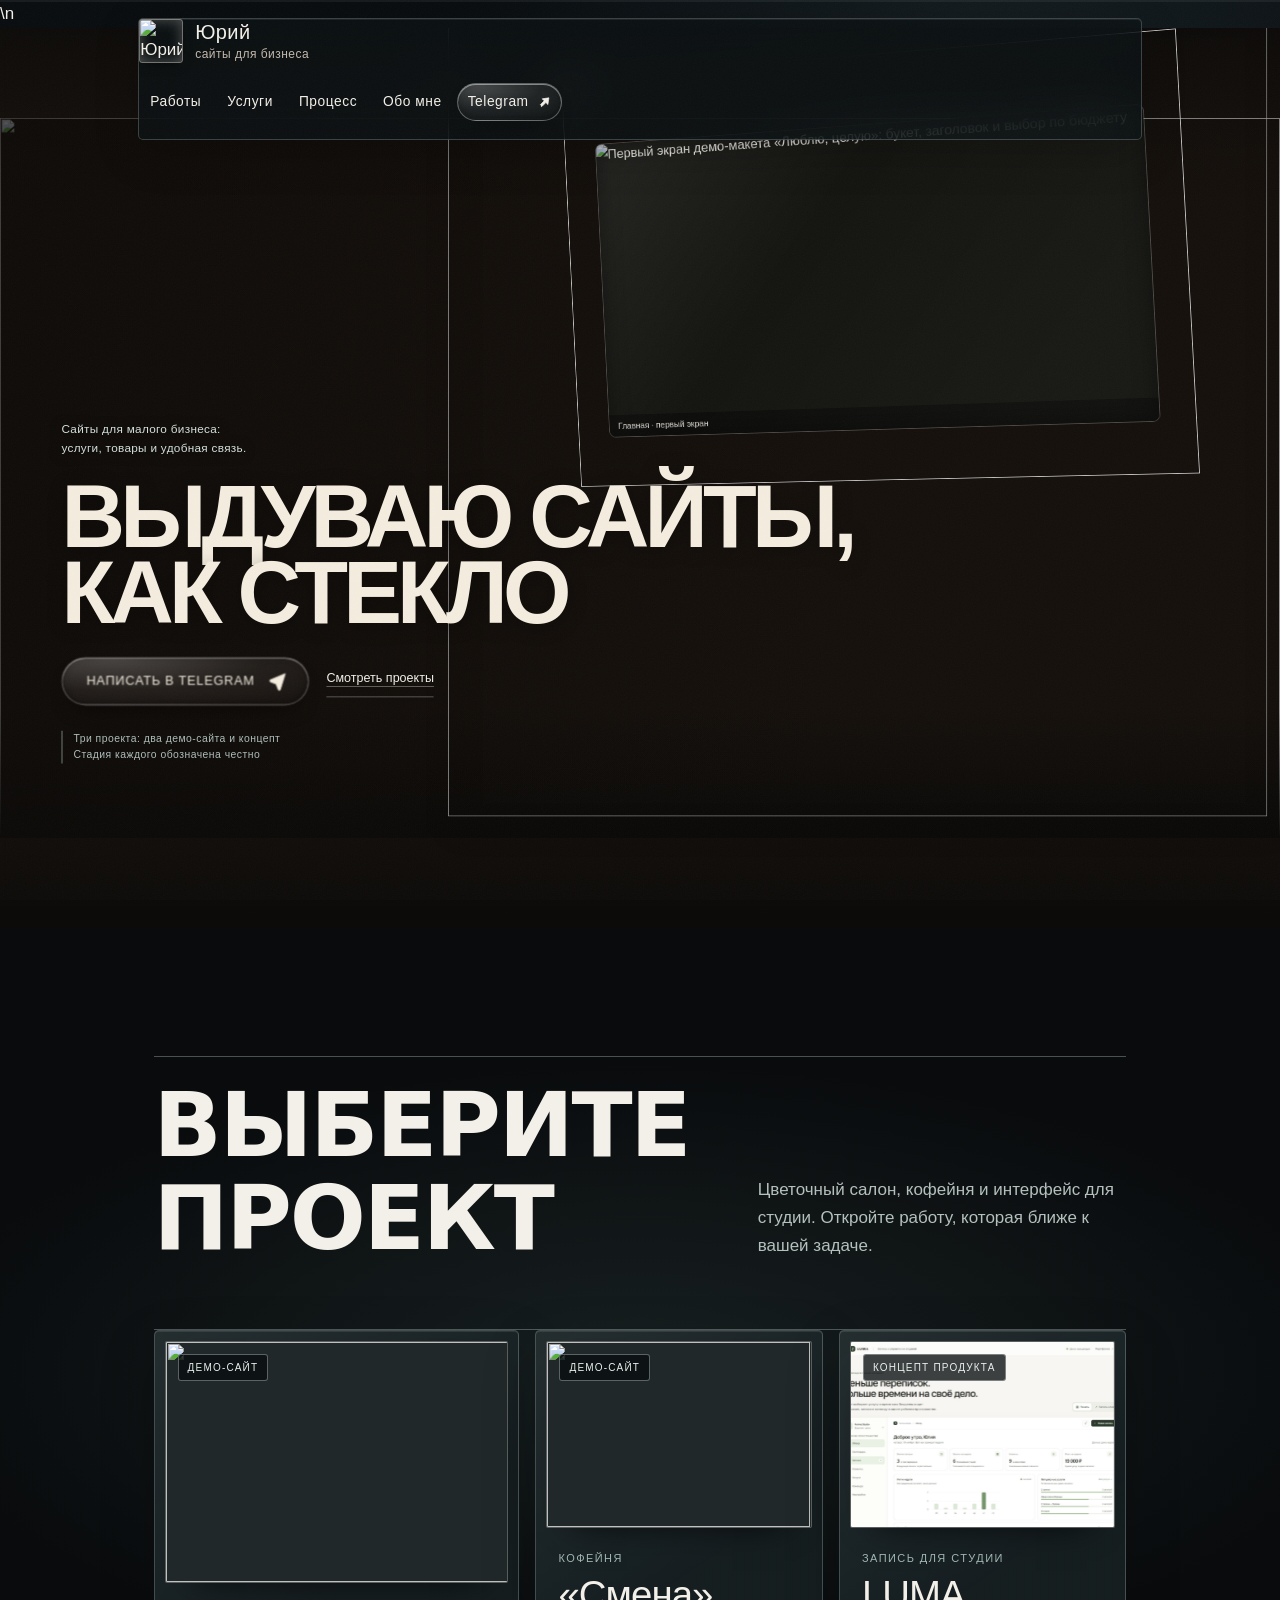
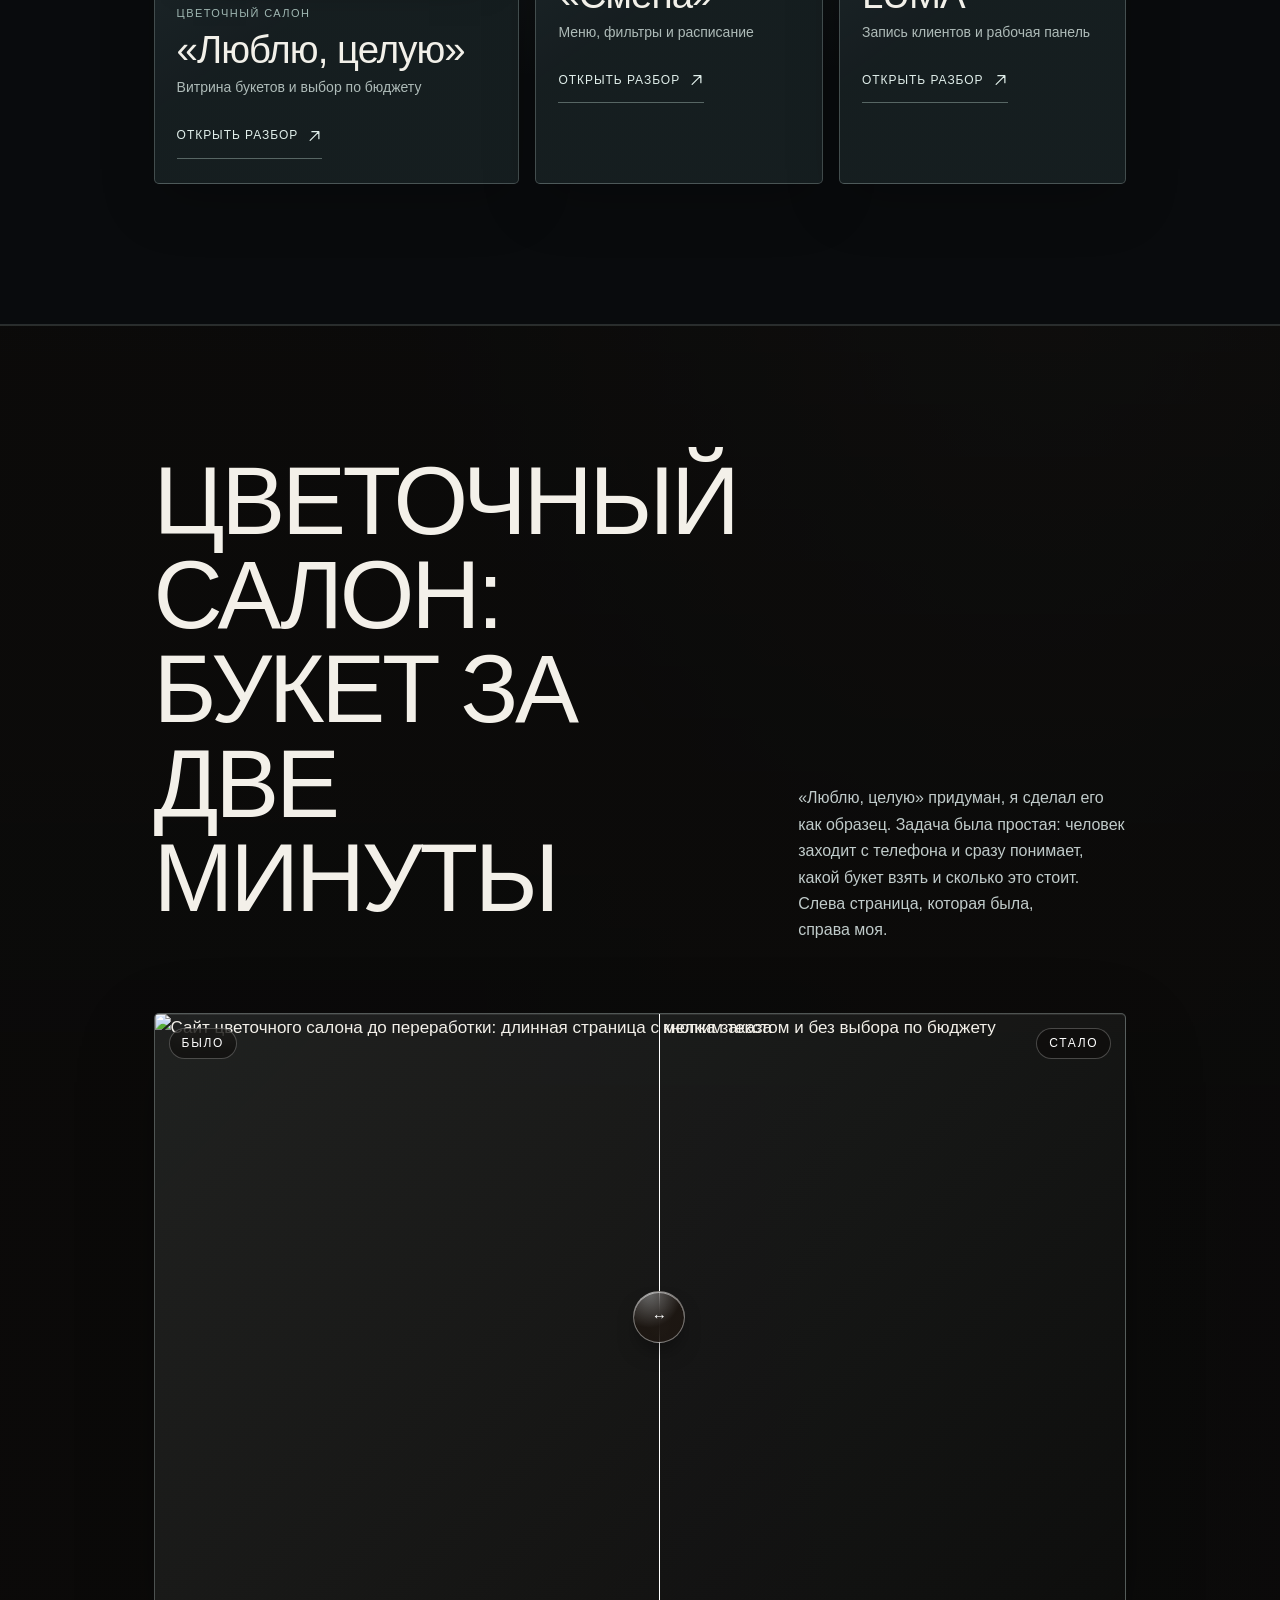
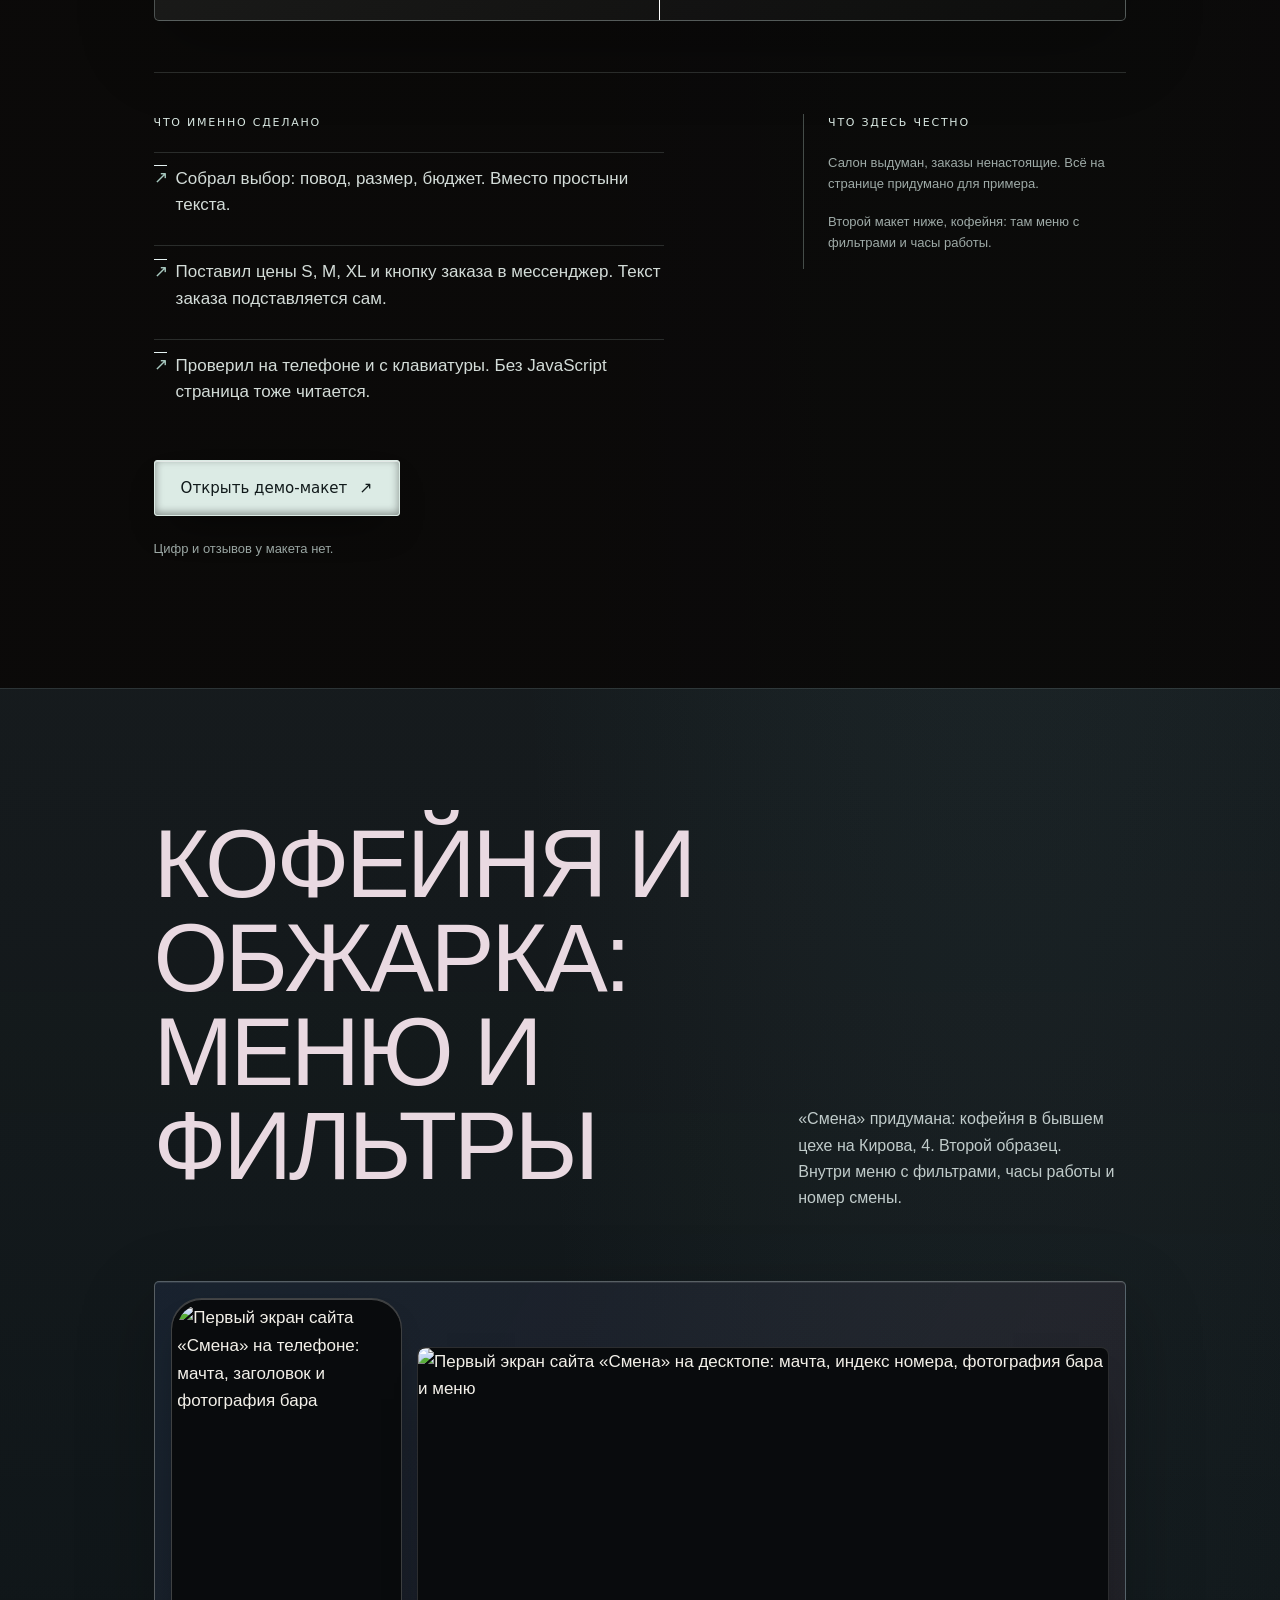
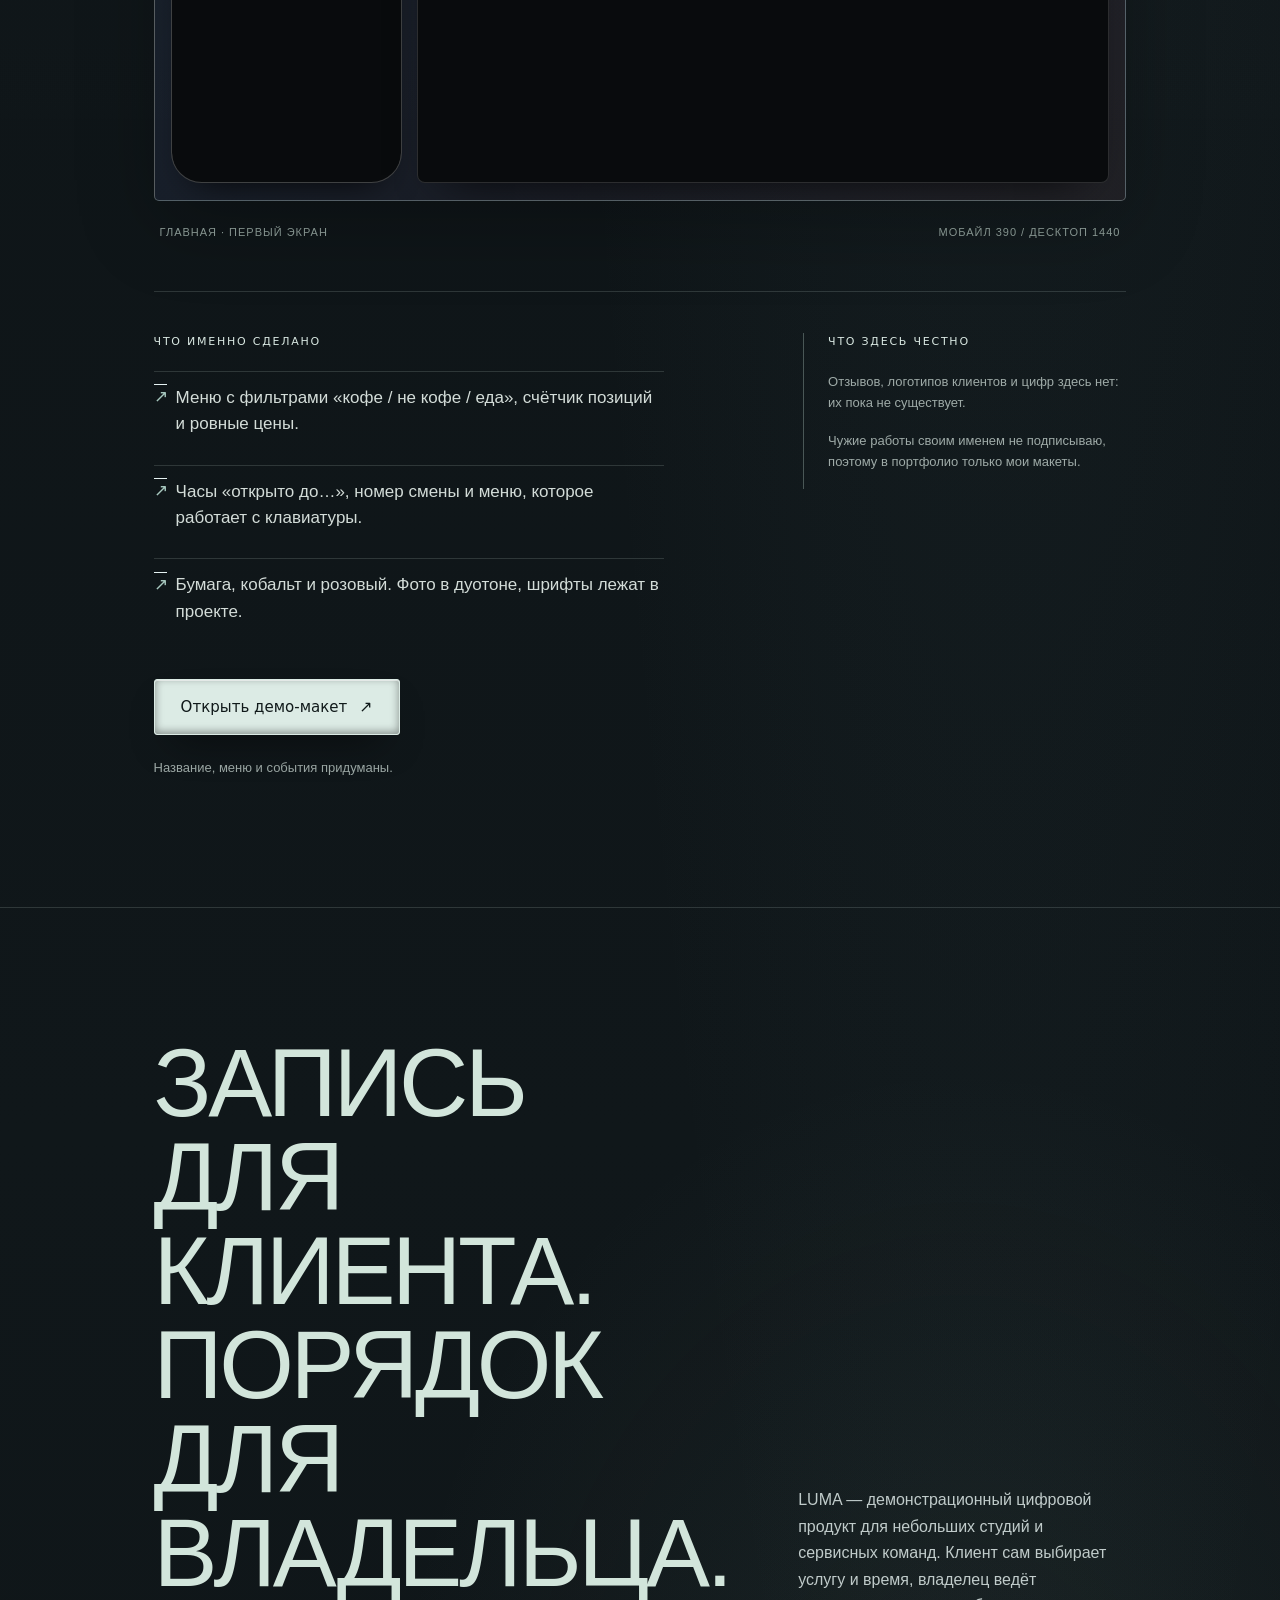
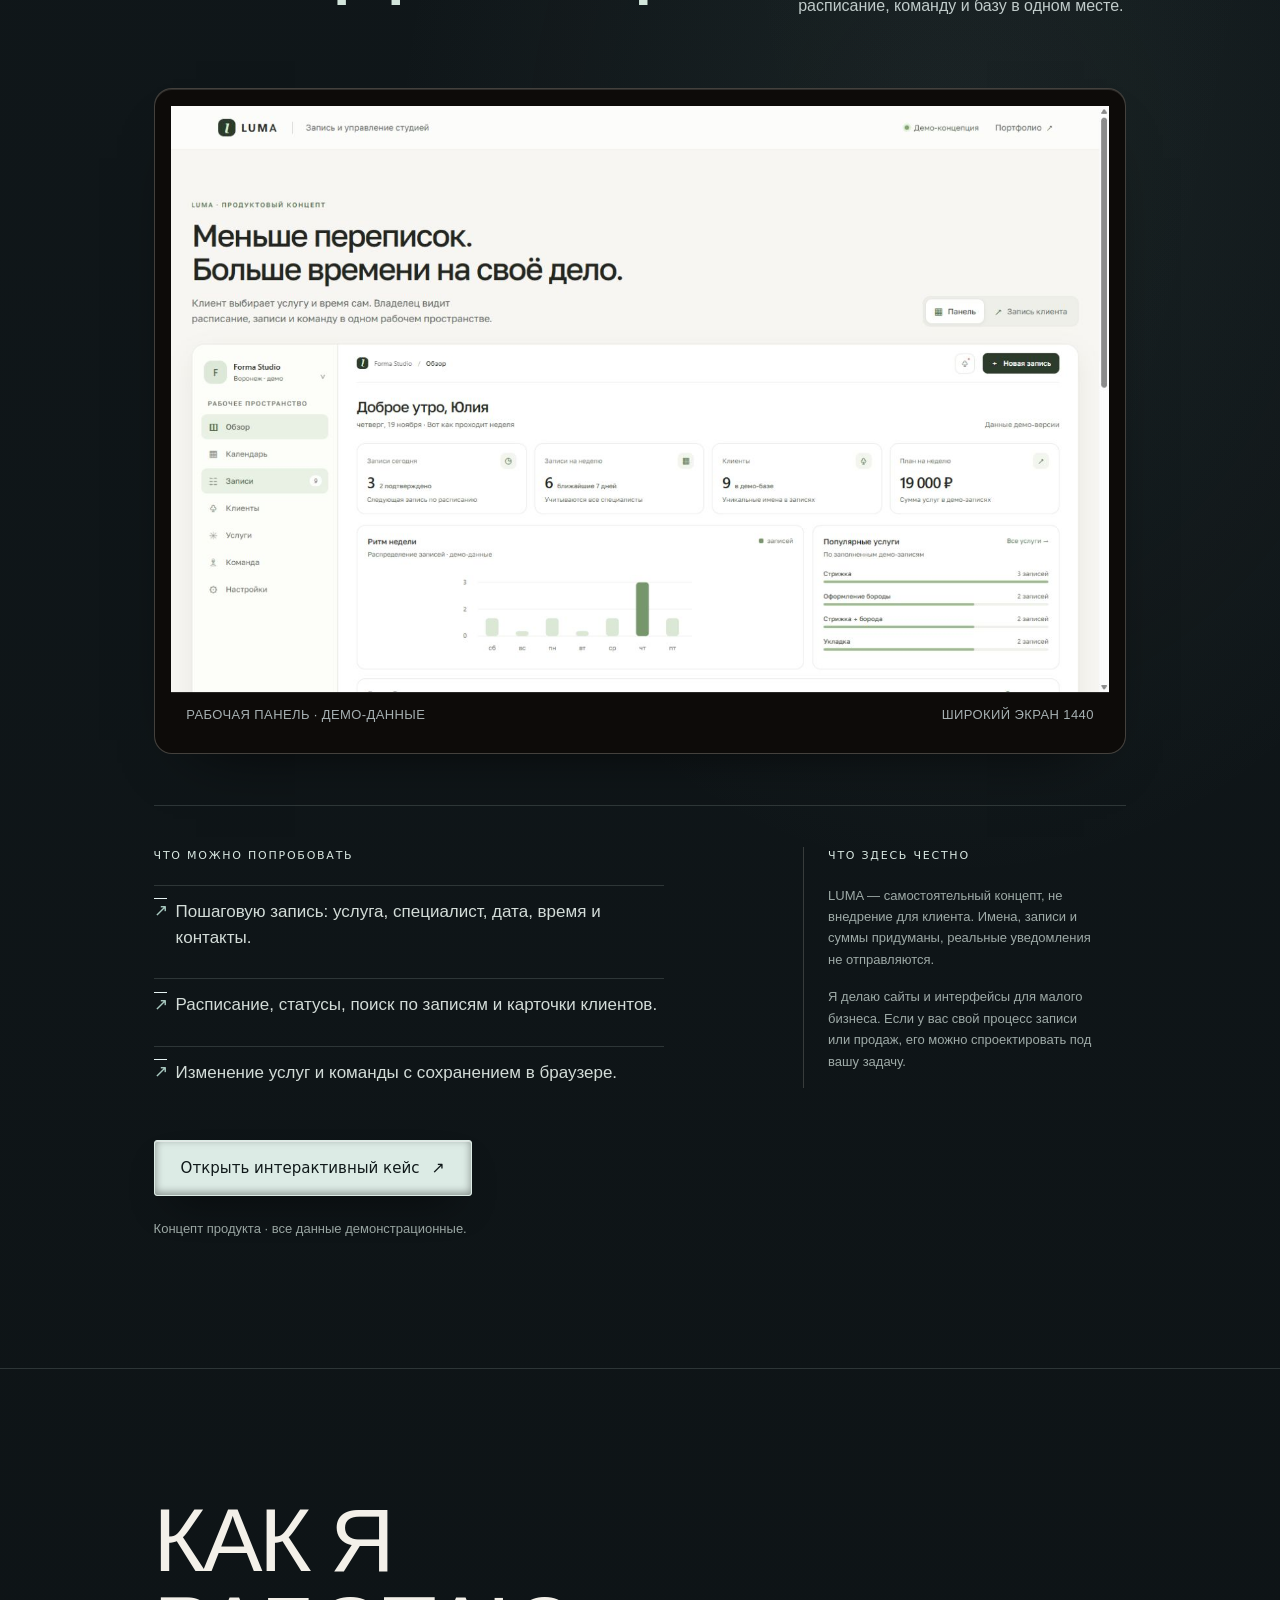
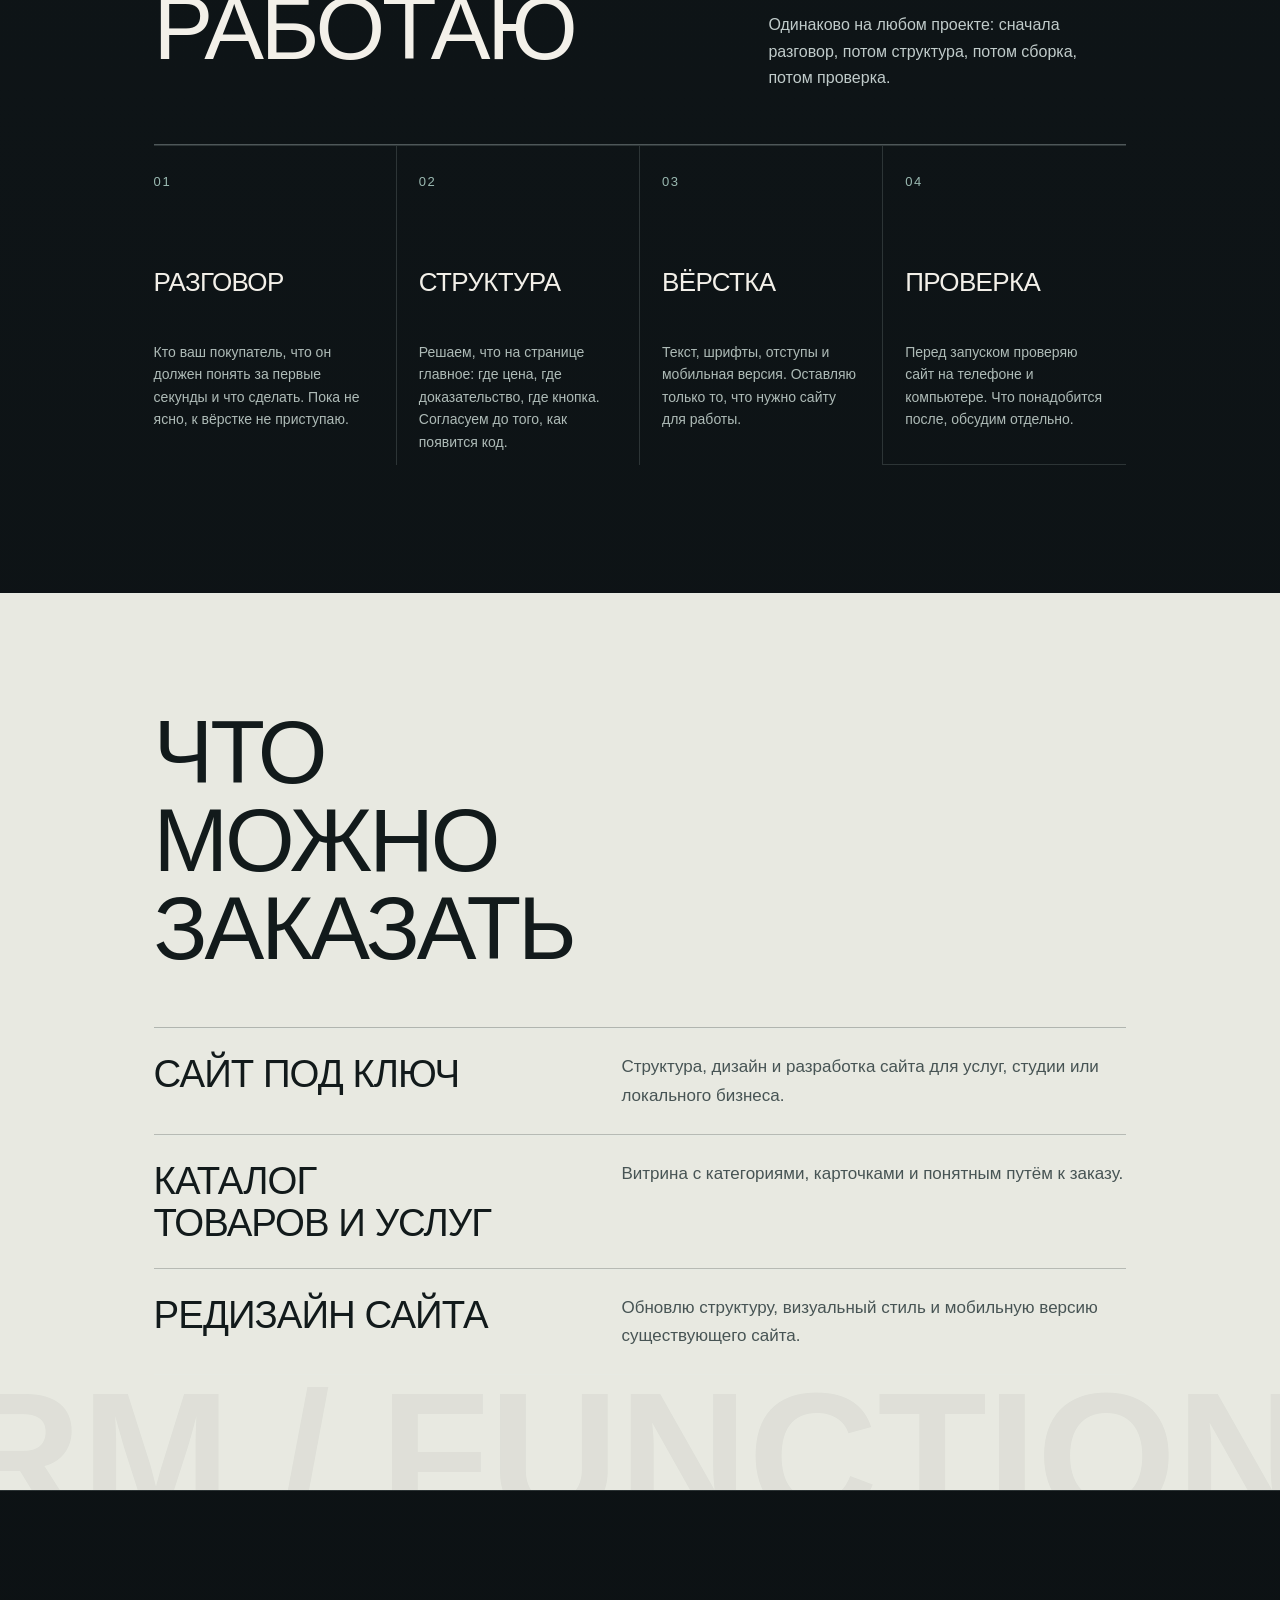
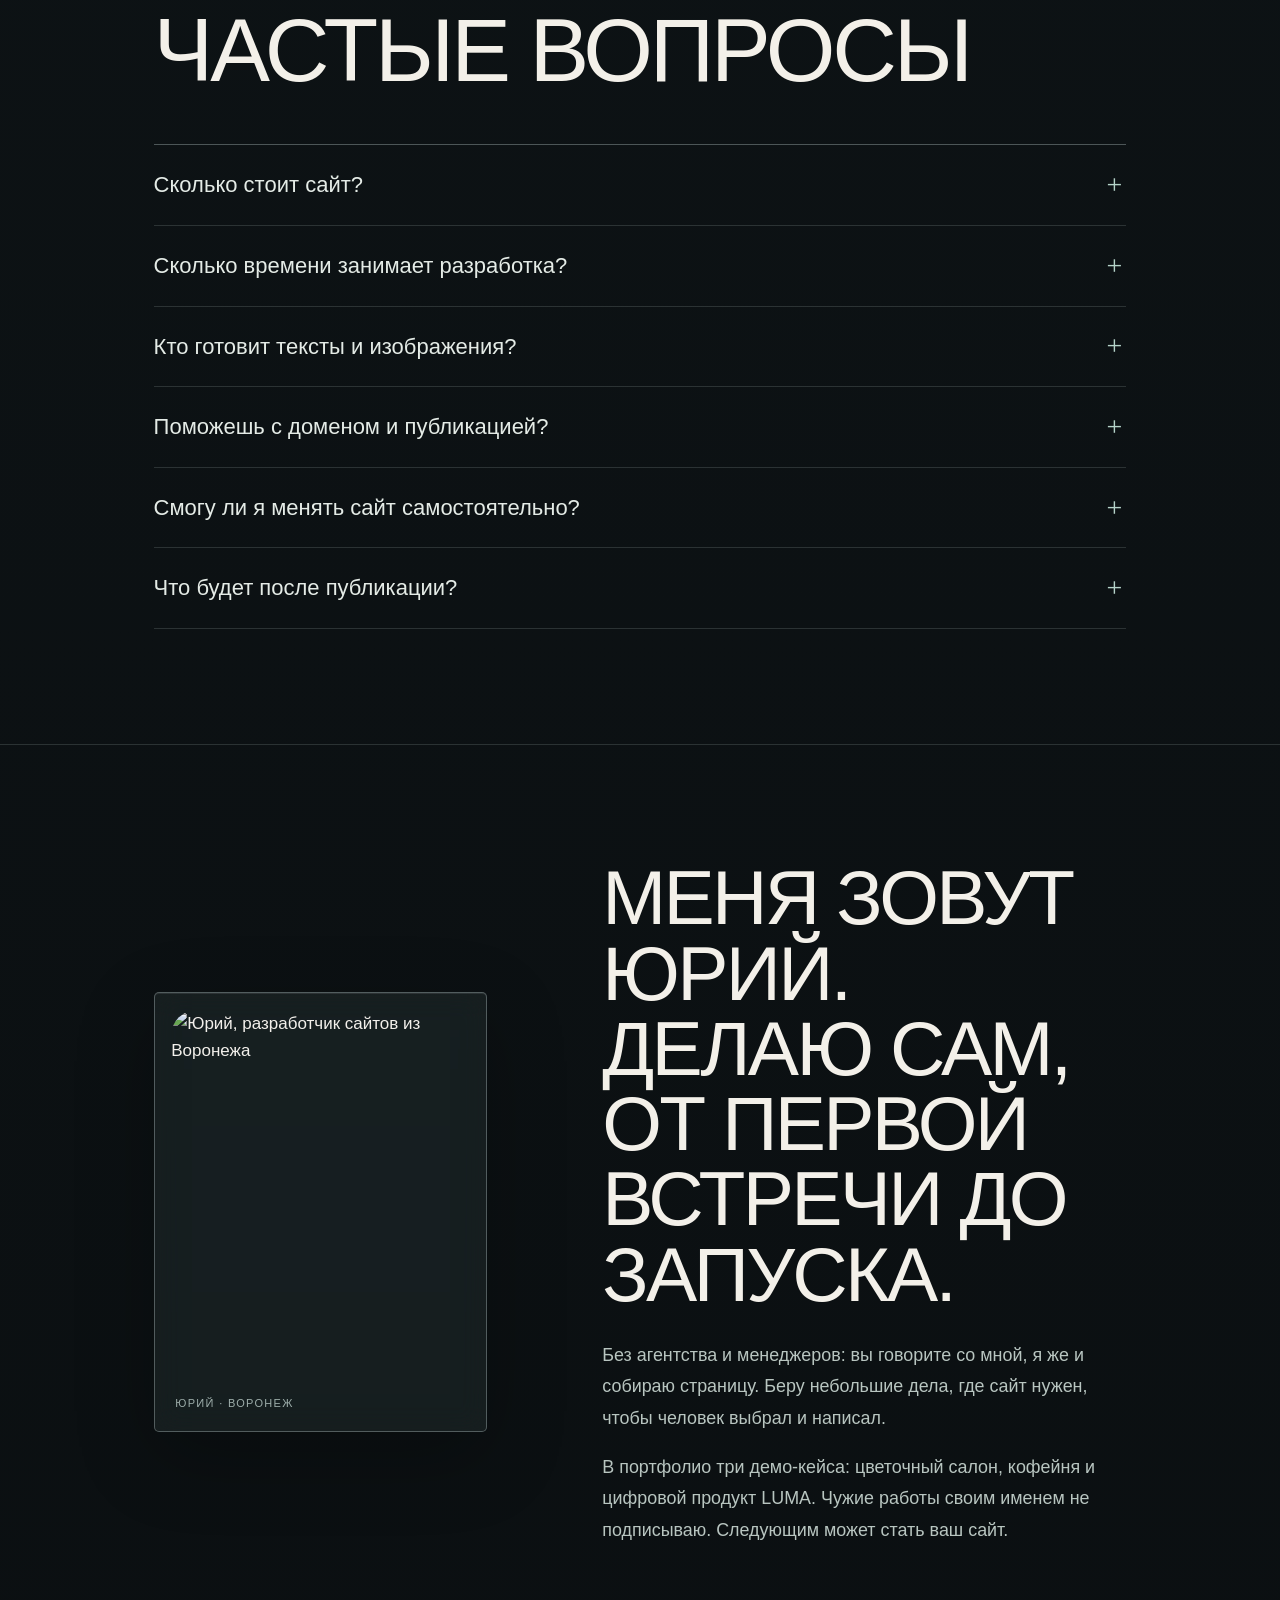
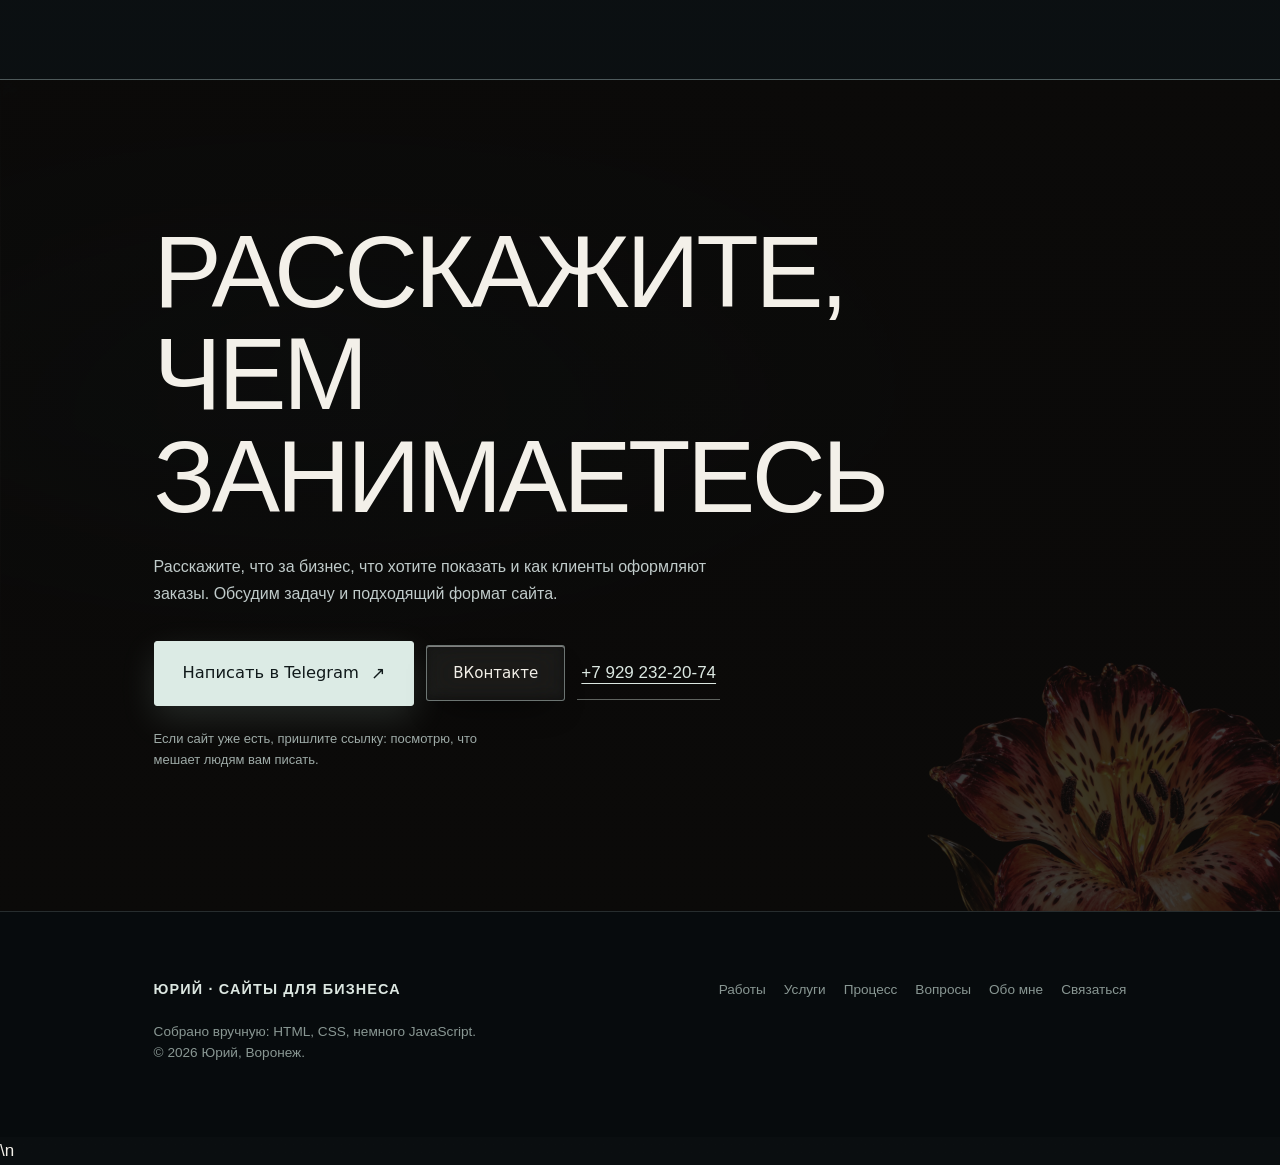
==== commit b5059c78: "Apply new portfolio redesign and motion layer" ====
--- a/index.html
+++ b/index.html
@@ -19,7 +19,7 @@
 <link rel="preload" href="assets/fonts/golos-cyrillic-500.woff2" as="font" type="font/woff2" crossorigin>
 <link rel="preload" href="assets/hero/workshop.webp" as="image">
 <link rel="stylesheet" href="workshop.css?v=20261120c3">
-<link rel="stylesheet" href="hero.css?v=20261120c4">
+<link rel="stylesheet" href="hero.css?v=20261120c4">\n<link rel="stylesheet" href="redesign.css?v=20261120a1">
 
 <noscript><style>.hero-stage{opacity:1}</style></noscript>
 </head>
@@ -410,7 +410,7 @@
 <script src="vendor/ScrollTrigger.min.js?v=3.13.0" defer></script>
 <script src="workshop.js?v=20261119c1" defer></script>
 <script src="hero-layout.js?v=20261119c1" defer></script>
-<script src="hero-cta.js?v=20261119a" defer></script>
+<script src="hero-cta.js?v=20261119a" defer></script>\n<script src="portfolio-motion.js?v=20261120a1" defer></script>
 
 </body>
 </html>
--- a/redesign.css
+++ b/redesign.css
@@ -0,0 +1,344 @@
+/* ============================================================
+   V2 ART DIRECTION — editorial glass / independent designer
+   Layered after the original workshop styles. Keeps the original
+   hero scene and project assets, but rebuilds the page rhythm.
+   ============================================================ */
+
+:root {
+  --ink: #090b0d;
+  --ink-soft: #101519;
+  --iron: #192126;
+  --bone: #f3f0e9;
+  --bone-dim: #d1d0ca;
+  --muted: #a6b0b2;
+  --glass-edge: #e5f2f2;
+  --glass-light: #f3f8f5;
+  --glass-highlight: #fff;
+  --line: rgba(220,238,235,.15);
+  --line-glass: rgba(225,242,240,.3);
+  --gutter: clamp(22px, 6vw, 92px);
+  --r-sm: 4px;
+  --r-md: 10px;
+  --r-lg: 18px;
+}
+
+html { scroll-behavior: smooth; background: var(--ink); }
+body {
+  background:
+    radial-gradient(ellipse at 78% 7%, rgba(104,145,151,.12), transparent 34rem),
+    linear-gradient(180deg,#090d10 0%,#10171a 48%,#0a0e10 100%);
+  color: var(--bone);
+  font-family: "Golos Text", sans-serif;
+}
+::selection { background: #c4e4df; color: #071013; }
+.wrap { width: min(100% - 2 * var(--gutter), 1440px); }
+a { text-underline-offset: .22em; }
+h1,h2,h3,.brand-name,.case-shelf__title,.service dt {
+  text-wrap: balance;
+}
+h2 {
+  font-family: "Oswald", sans-serif;
+  font-weight: 500;
+  letter-spacing: -.035em;
+  line-height: .98;
+  text-transform: uppercase;
+}
+.lead { max-width: 38rem; color: #c0cbca; line-height: 1.65; }
+
+/* Navigation: slim instrument bar rather than floating app pill */
+.head { padding-top: 18px; }
+.head-bar.glass {
+  border: 1px solid rgba(223,244,240,.22);
+  border-radius: 5px;
+  background: rgba(12,19,22,.72);
+  box-shadow: 0 12px 45px rgba(0,0,0,.2), inset 0 1px rgba(255,255,255,.08);
+  backdrop-filter: blur(22px);
+}
+.brand-avatar { border-radius: 3px; overflow: hidden; }
+.brand-name { font-family: "Oswald",sans-serif; font-size: 1.25rem; letter-spacing: .02em; }
+.brand-note,.tab { letter-spacing: .04em; }
+.tab { border-radius: 2px; }
+.tab--accent { background: #d6e8e4; color: #0a1214; }
+.tab--accent:hover { background: #fff; color: #0a1214; }
+
+/* Hero: preserve the crafted glass exhibit, change the hierarchy around it */
+.hero { min-height: min(850px, calc(100svh - 76px)); }
+.hero-copy { max-width: 670px; }
+.hero-intro {
+  max-width: 27rem;
+  color: #d3e0dc;
+  font-size: clamp(14px,1.15vw,17px);
+  line-height: 1.55;
+  letter-spacing: .025em;
+}
+.hero-copy h1 {
+  font-family: "Oswald",sans-serif;
+  font-weight: 600;
+  text-transform: uppercase;
+  letter-spacing: -.055em;
+  line-height: .83;
+  font-size: clamp(66px,8.6vw,142px);
+}
+.hero-copy h1 .line { overflow: visible; }
+.hero-copy h1 .line-in { display: inline-block; }
+.hero-facts {
+  border-left: 1px solid rgba(220,242,235,.6);
+  padding-left: 14px;
+  color: #aebdb9;
+  letter-spacing: .045em;
+  line-height: 1.55;
+}
+.glass-cta {
+  border-radius: 3px;
+  background: linear-gradient(120deg,rgba(221,244,238,.25),rgba(160,200,194,.07));
+  border: 1px solid rgba(235,255,249,.72);
+  box-shadow: inset 0 1px rgba(255,255,255,.35), 0 10px 32px rgba(0,0,0,.18);
+  backdrop-filter: blur(16px);
+}
+.glass-cta:hover { background: rgba(222,244,239,.3); transform: translateY(-2px); }
+.hero-secondary { color: #d8e4df; border-bottom: 1px solid rgba(216,228,223,.45); padding-bottom: 5px; }
+
+/* Section rhythm */
+.case-index,.case,.process,.services,.faq,.about,.contact { position: relative; }
+.case-index { padding: clamp(76px,10vw,150px) 0 clamp(86px,11vw,160px); }
+.case-index__head {
+  display: grid;
+  grid-template-columns: minmax(0,1.05fr) minmax(250px,.7fr);
+  align-items: end;
+  gap: 4vw;
+  margin-bottom: clamp(34px,5vw,72px);
+  border-top: 1px solid var(--line-glass);
+  padding-top: 22px;
+}
+.case-index__head h2 { font-size: clamp(48px,7vw,104px); max-width: 8ch; }
+.case-index__head p { max-width: 28rem; color: #b4c0bd; line-height: 1.65; margin: 0 0 5px; }
+.case-shelf {
+  display: grid;
+  grid-template-columns: 1.12fr .88fr .88fr;
+  gap: 16px;
+  align-items: stretch;
+}
+.case-shelf__item {
+  display: flex;
+  flex-direction: column;
+  min-width: 0;
+  border: 1px solid rgba(225,244,239,.22);
+  border-radius: 5px;
+  background: linear-gradient(145deg,rgba(222,244,238,.095),rgba(222,244,238,.018) 55%),#11191c;
+  padding: 10px;
+  transition: border-color .25s ease, background .25s ease, transform .25s ease;
+}
+.case-shelf__item:first-child { transform: translateY(-18px); }
+.case-shelf__item:hover { border-color: rgba(229,249,241,.7); background-color: #172226; transform: translateY(-5px); }
+.case-shelf__image { position: relative; display: block; overflow: hidden; aspect-ratio: 1.42; background: #20282a; }
+.case-shelf__image img { width: 100%; height: 100%; object-fit: cover; transition: transform .65s cubic-bezier(.2,.7,.2,1); }
+.case-shelf__item:hover .case-shelf__image img { transform: scale(1.035); }
+.case-shelf__stage {
+  position: absolute; left: 12px; top: 12px;
+  padding: 6px 9px; background: rgba(8,14,16,.78);
+  border: 1px solid rgba(240,250,245,.35); color: #e8f0ec;
+  font-size: 10px; letter-spacing: .12em; text-transform: uppercase;
+}
+.case-shelf__details { display: grid; gap: 8px; padding: 22px 12px 14px; }
+.case-shelf__type { color: #9fb7b2; font-size: 11px; letter-spacing: .13em; text-transform: uppercase; }
+.case-shelf__title { font: 500 clamp(27px,3vw,42px)/1 "Oswald",sans-serif; color: #f2f0e9; }
+.case-shelf__description { color: #aebbb8; font-size: 14px; line-height: 1.45; }
+.case-shelf__link { display: flex; align-items: center; gap: 9px; margin-top: 13px; font-size: 12px; letter-spacing: .08em; text-transform: uppercase; color: #e0eeea; }
+.case-shelf__link svg { width: 15px; }
+
+/* Projects become editorial chapters with individual visual canvases */
+.case { padding: clamp(76px,10vw,148px) 0; border-top: 1px solid var(--line); }
+.case-head {
+  display: grid;
+  grid-template-columns: minmax(0,1.15fr) minmax(250px,.65fr);
+  gap: 5vw; align-items: end; margin-bottom: clamp(34px,5vw,68px);
+}
+.case-head h2 { font-size: clamp(48px,7.5vw,112px); max-width: 10ch; }
+.case-head .lead { margin: 0 0 5px; }
+.glass-frame {
+  border: 1px solid rgba(220,242,237,.3);
+  border-radius: 5px;
+  background: linear-gradient(135deg,rgba(223,243,239,.1),rgba(223,243,239,.015));
+  box-shadow: 0 24px 80px rgba(0,0,0,.24), inset 0 1px rgba(255,255,255,.09);
+  padding: clamp(8px,1.3vw,18px);
+}
+.compare { overflow: hidden; }
+.case-body {
+  display: grid;
+  grid-template-columns: minmax(0,1.1fr) minmax(240px,.65fr);
+  gap: clamp(34px,8vw,120px);
+  margin-top: clamp(30px,4vw,56px);
+}
+.case-what h3,.case-truth h3 {
+  color: #d9e8e2; font-size: 11px; font-weight: 500; letter-spacing: .16em;
+  text-transform: uppercase; margin-bottom: 20px;
+}
+.ticks { padding: 0; list-style: none; }
+.ticks li { position: relative; padding: 13px 0 13px 22px; border-top: 1px solid var(--line); color: #d3dcd8; line-height: 1.55; }
+.ticks li::before { content: "↗"; position: absolute; left: 0; color: #a7c8bf; }
+.case-truth { border-left: 1px solid rgba(205,231,222,.3); padding-left: 24px; align-self: start; }
+.case-truth p,.note { color: #9eaaa7; font-size: 13px; line-height: 1.65; }
+.btn { border-radius: 3px; }
+.btn--glass { border: 1px solid rgba(225,244,239,.42); background: rgba(216,239,232,.07); }
+.btn--glass-primary { background: #dcebe5; color: #10191a; border-color: #dcebe5; }
+.btn--glass-primary:hover { background: #fff; color: #10191a; }
+.case--smena { background: linear-gradient(180deg,rgba(230,230,221,.035),transparent 60%); }
+.case--smena .case-board { background: linear-gradient(120deg,rgba(73,105,180,.13),rgba(227,120,153,.07)); }
+.case--luma { background: radial-gradient(ellipse at 75% 42%,rgba(132,163,150,.09),transparent 42%); }
+.case-board,.luma-board { overflow: hidden; }
+.case-board img,.luma-board img { display: block; }
+.case-board__caption,.luma-board figcaption {
+  display: flex; justify-content: space-between; gap: 20px; padding: 12px 4px 0;
+  color: #93a39e; font-size: 11px; letter-spacing: .09em; text-transform: uppercase;
+}
+
+/* Process, services, FAQ: one editorial grid, not a pile of cards */
+.process { padding: clamp(76px,10vw,140px) 0; border-top: 1px solid var(--line); }
+.process-head { display: grid; grid-template-columns: 1fr .65fr; gap: 5vw; align-items: end; margin-bottom: 48px; }
+.process h2,.services h2,.faq h2 { font-size: clamp(48px,7vw,94px); }
+.process-head .lead { margin: 0 0 5px; }
+.steps { display: grid; grid-template-columns: repeat(4,1fr); padding: 0; margin: 0; list-style: none; border-top: 1px solid var(--line-glass); }
+.step { display: flex; flex-direction: column; min-height: 230px; padding: 20px 22px 12px 0; border-right: 1px solid var(--line); }
+.step + .step { padding-left: 22px; }
+.step:last-child { border-right: 0; }
+.step-num { color: #9bbab2; font: 500 13px "Oswald",sans-serif; letter-spacing: .12em; }
+.step h3 { margin: 48px 0 12px; font: 500 26px "Oswald",sans-serif; text-transform: uppercase; }
+.step p { color: #aebbb7; font-size: 14px; line-height: 1.6; }
+.services { padding: clamp(76px,9vw,130px) 0; background: #e8e9e1; color: #121a1b; }
+.services h2 { max-width: 8ch; margin-bottom: 55px; color: #121a1b; }
+.service-list { margin: 0; border-top: 1px solid rgba(14,26,27,.25); }
+.service {
+  display: grid; grid-template-columns: minmax(220px,.8fr) 1fr; gap: 5vw;
+  padding: 24px 0; border-bottom: 1px solid rgba(14,26,27,.22);
+}
+.service dt { font: 500 clamp(25px,3vw,40px)/1.1 "Oswald",sans-serif; text-transform: uppercase; }
+.service dd { max-width: 35rem; color: #475454; line-height: 1.65; }
+.faq { padding: clamp(76px,9vw,130px) 0; }
+.faq h2 { margin-bottom: 50px; }
+.faq-list { border-top: 1px solid var(--line-glass); }
+.faq-item { border-bottom: 1px solid var(--line); }
+.faq-item summary { padding: 22px 42px 22px 0; font-size: clamp(17px,2vw,22px); color: #e4ebe6; }
+.faq-answer { max-width: 48rem; padding: 0 0 24px; color: #aebbb7; line-height: 1.7; }
+
+/* About + contact as the quiet close of the story */
+.about { padding: clamp(70px,9vw,130px) 0; border-top: 1px solid var(--line); }
+.about-grid { grid-template-columns: minmax(220px,.7fr) minmax(0,1.1fr); gap: clamp(36px,9vw,140px); align-items: center; }
+.portrait { max-width: 420px; background: rgba(220,240,234,.06); }
+.portrait img { filter: saturate(.72); }
+.portrait figcaption { color: #9eaeaa; padding: 12px 4px 2px; font-size: 11px; letter-spacing: .12em; text-transform: uppercase; }
+.about-copy h2 { font-size: clamp(42px,6vw,82px); margin-bottom: 28px; }
+.about-copy p { max-width: 43rem; color: #b8c5c0; font-size: clamp(15px,1.4vw,18px); line-height: 1.75; }
+.contact {
+  overflow: hidden; padding: clamp(84px,11vw,160px) 0;
+  background: linear-gradient(115deg,rgba(12,21,23,.96),rgba(17,31,33,.88));
+  border-top: 1px solid var(--line-glass);
+}
+.contact-bg { opacity: .19; mix-blend-mode: screen; }
+.contact h2 { position: relative; max-width: 10ch; font-size: clamp(54px,8vw,116px); }
+.contact .lead { position: relative; max-width: 36rem; margin: 26px 0 34px; }
+.contact-actions { position: relative; display: flex; align-items: center; flex-wrap: wrap; gap: 12px; }
+.contact .btn--big { padding: 18px 28px; }
+.contact .phone { color: #dce8e2; border-bottom: 1px solid rgba(220,232,226,.4); padding: 12px 4px; }
+.bloom-echo { opacity: .2; filter: saturate(.65); }
+.foot { background: #070b0d; border-top: 1px solid var(--line); }
+.foot-inner { padding-top: 30px; padding-bottom: 30px; }
+.foot-brand { color: #dce7e1; font-family: "Oswald",sans-serif; text-transform: uppercase; letter-spacing: .08em; }
+.foot-nav a,.foot-note { color: #899793; }
+
+/* Responsive composition */
+@media (max-width: 900px) {
+  .case-shelf { grid-template-columns: 1fr 1fr; }
+  .case-shelf__item:first-child { transform: none; }
+  .case-shelf__item:last-child { grid-column: 1 / -1; display: grid; grid-template-columns: 1.1fr .9fr; }
+  .case-shelf__item:last-child .case-shelf__image { height: 100%; aspect-ratio: auto; }
+  .steps { grid-template-columns: 1fr 1fr; }
+  .step:nth-child(2) { border-right: 0; }
+  .step:nth-child(n+3) { border-top: 1px solid var(--line); }
+}
+@media (max-width: 640px) {
+  :root { --gutter: 20px; }
+  .head { padding-top: 8px; }
+  .head-bar.glass { border-radius: 3px; }
+  .hero { min-height: 760px; }
+  .hero-copy h1 { font-size: clamp(55px,13vw,82px); line-height: .88; }
+  .hero-intro { max-width: 20rem; }
+  .case-index__head,.case-head,.process-head { grid-template-columns: 1fr; gap: 18px; }
+  .case-index__head h2,.case-head h2 { max-width: 9ch; }
+  .case-shelf { grid-template-columns: 1fr; gap: 12px; }
+  .case-shelf__item:last-child { grid-column: auto; display: flex; }
+  .case-shelf__item:last-child .case-shelf__image { aspect-ratio: 1.42; }
+  .case-shelf__details { padding: 17px 10px 12px; }
+  .case-body { grid-template-columns: 1fr; gap: 30px; }
+  .case-truth { border-left: 0; border-top: 1px solid var(--line); padding: 20px 0 0; }
+  .steps { grid-template-columns: 1fr; }
+  .step,.step + .step { min-height: auto; padding: 18px 0 22px; border-right: 0; border-top: 1px solid var(--line); }
+  .step h3 { margin: 22px 0 8px; }
+  .service { grid-template-columns: 1fr; gap: 8px; padding: 20px 0; }
+  .about-grid { grid-template-columns: 1fr; }
+  .portrait { max-width: 280px; }
+  .contact-actions { align-items: flex-start; flex-direction: column; }
+  .case-board__caption,.luma-board figcaption { flex-direction: column; gap: 6px; }
+}
+@media (prefers-reduced-motion: reduce) {
+  html { scroll-behavior: auto; }
+  .case-shelf__item,.case-shelf__image img,.glass-cta { transition: none !important; }
+}
+
+
+/* Motion and art-direction polish */
+:root { --accent-glass: #c4e5dc; --accent-ink: #10201f; }
+.case-index { isolation: isolate; }
+.case-index::before {
+  content: ""; position: absolute; z-index: -1; inset: 12% -10% auto;
+  height: 65%; pointer-events: none;
+  background: radial-gradient(ellipse at 50% 50%,rgba(130,184,173,.12),transparent 68%);
+}
+.case-shelf__item {
+  position: relative; overflow: hidden;
+  box-shadow: 0 20px 55px rgba(0,0,0,.18), inset 0 1px rgba(255,255,255,.09);
+}
+.case-shelf__item::after {
+  content: ""; position: absolute; inset: 0; pointer-events: none; opacity: 0;
+  background: radial-gradient(360px circle at var(--pointer-x,50%) var(--pointer-y,50%),rgba(208,244,232,.15),transparent 68%);
+  transition: opacity .3s ease;
+}
+.case-shelf__item:hover::after { opacity: 1; }
+.case-shelf__image { border-radius: 2px; }
+.case-shelf__image img { will-change: transform; }
+.case-shelf__details { position: relative; z-index: 1; }
+.case-shelf__title { letter-spacing: -.025em; }
+.case-shelf__link { width: fit-content; border-bottom: 1px solid rgba(213,238,229,.35); padding-bottom: 5px; }
+.case-shelf__item:hover .case-shelf__link { border-color: #d9eee5; }
+.case-head h2 { max-width: 11ch; }
+.case--smena .case-head h2 { color: #e9d9e1; }
+.case--luma .case-head h2 { color: #d2e5db; }
+.case-what .btn { margin-top: 15px; }
+.services { position: relative; overflow: hidden; }
+.services::after {
+  content: "FORM / FUNCTION"; position: absolute; right: -2vw; bottom: -3vw;
+  color: rgba(18,26,27,.045); font: 600 clamp(70px,14vw,220px)/.8 "Oswald",sans-serif;
+  white-space: nowrap; pointer-events: none;
+}
+.service { position: relative; z-index: 1; }
+.service dt { letter-spacing: -.025em; }
+.faq-item summary { cursor: pointer; list-style: none; position: relative; }
+.faq-item summary::-webkit-details-marker { display: none; }
+.faq-item summary::after {
+  content: "+"; position: absolute; right: 4px; top: 50%; transform: translateY(-50%);
+  font: 300 28px/1 "Golos Text"; color: #b5d3c9; transition: transform .25s ease;
+}
+.faq-item[open] summary::after { transform: translateY(-50%) rotate(45deg); }
+.contact .btn--big { box-shadow: 0 12px 35px rgba(194,230,216,.14); }
+.contact .btn--big:hover { box-shadow: 0 16px 44px rgba(194,230,216,.25); }
+.reveal { opacity: 0; transform: translateY(26px); transition: opacity .72s cubic-bezier(.2,.7,.2,1), transform .72s cubic-bezier(.2,.7,.2,1); transition-delay: var(--reveal-delay,0ms); }
+.reveal.is-visible { opacity: 1; transform: translateY(0); }
+@media (prefers-reduced-motion: reduce) {
+  .reveal { opacity: 1 !important; transform: none !important; transition: none !important; }
+  .case-shelf__item::after { display: none; }
+}
+@media (max-width: 640px) {
+  .case-shelf__item { box-shadow: none; }
+  .case-index { padding-top: 64px; }
+  .case-head h2 { max-width: 12ch; }
+  .services::after { display: none; }
+}
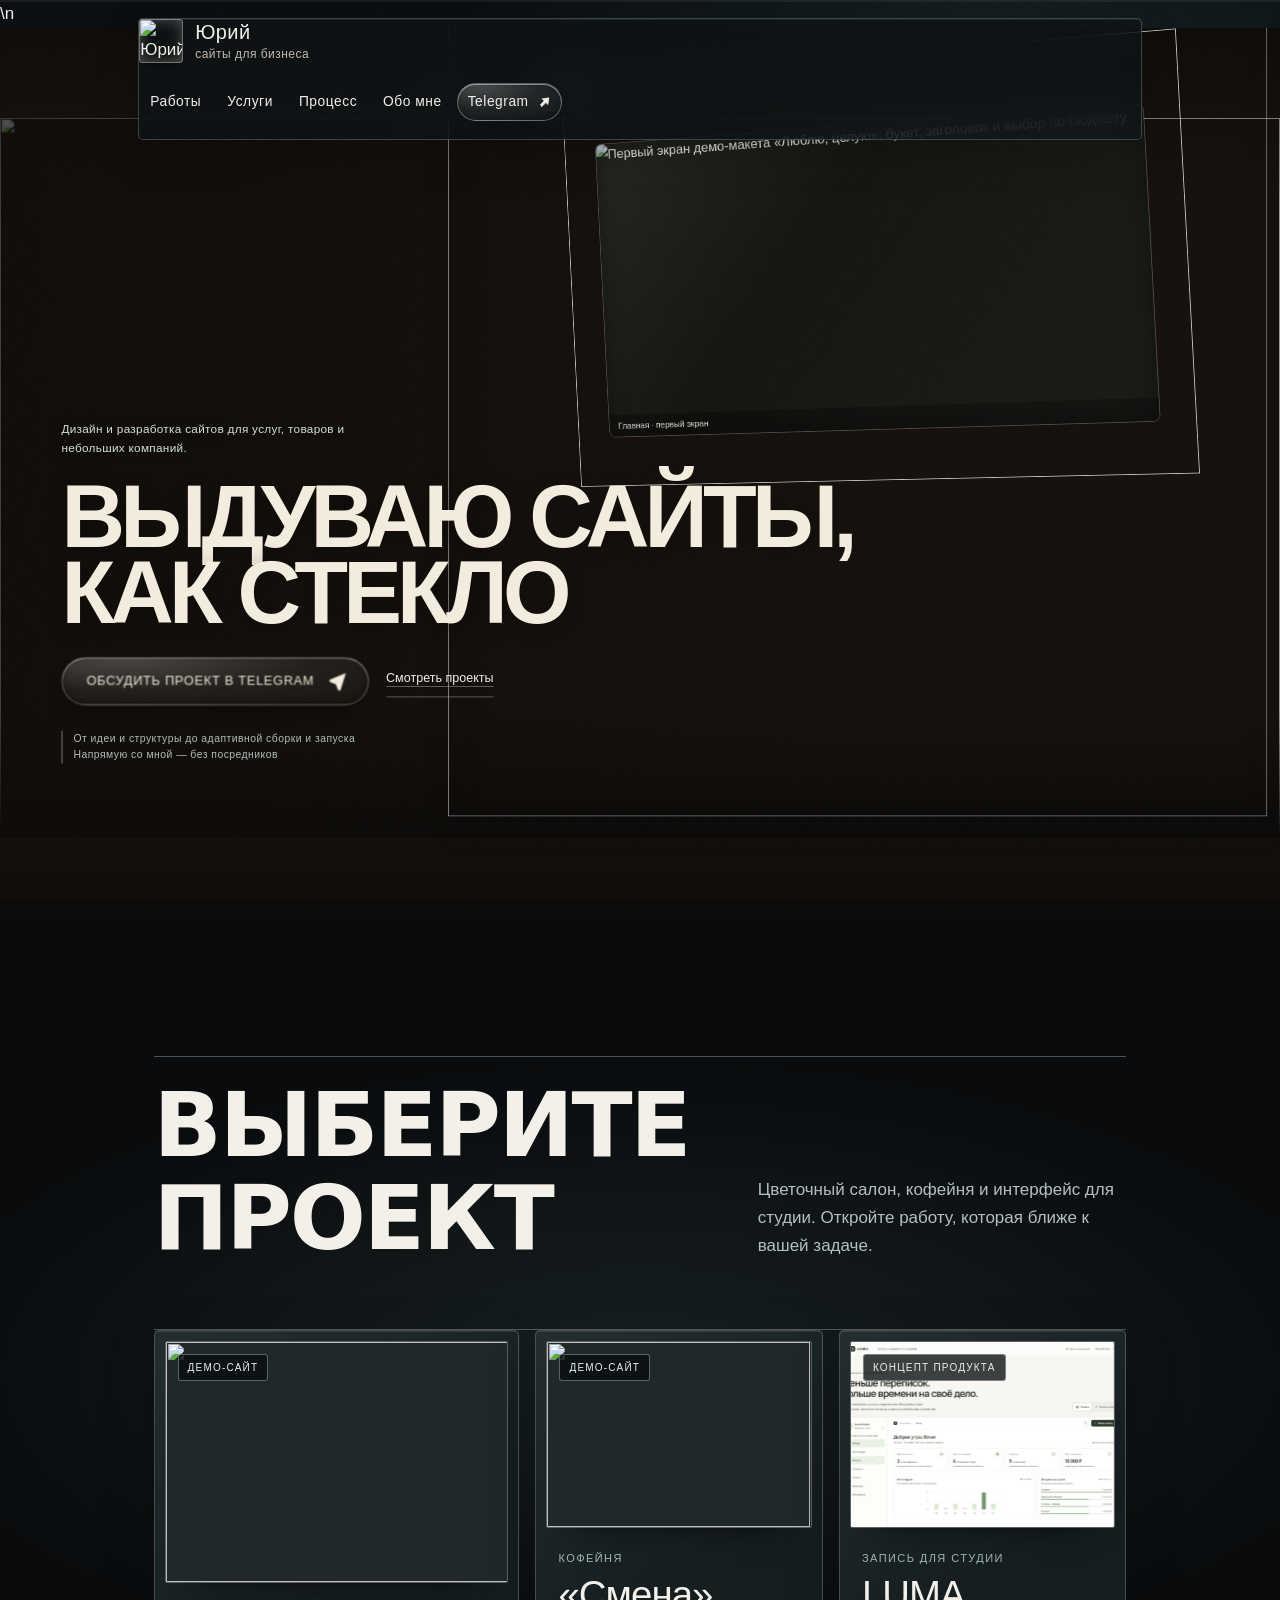
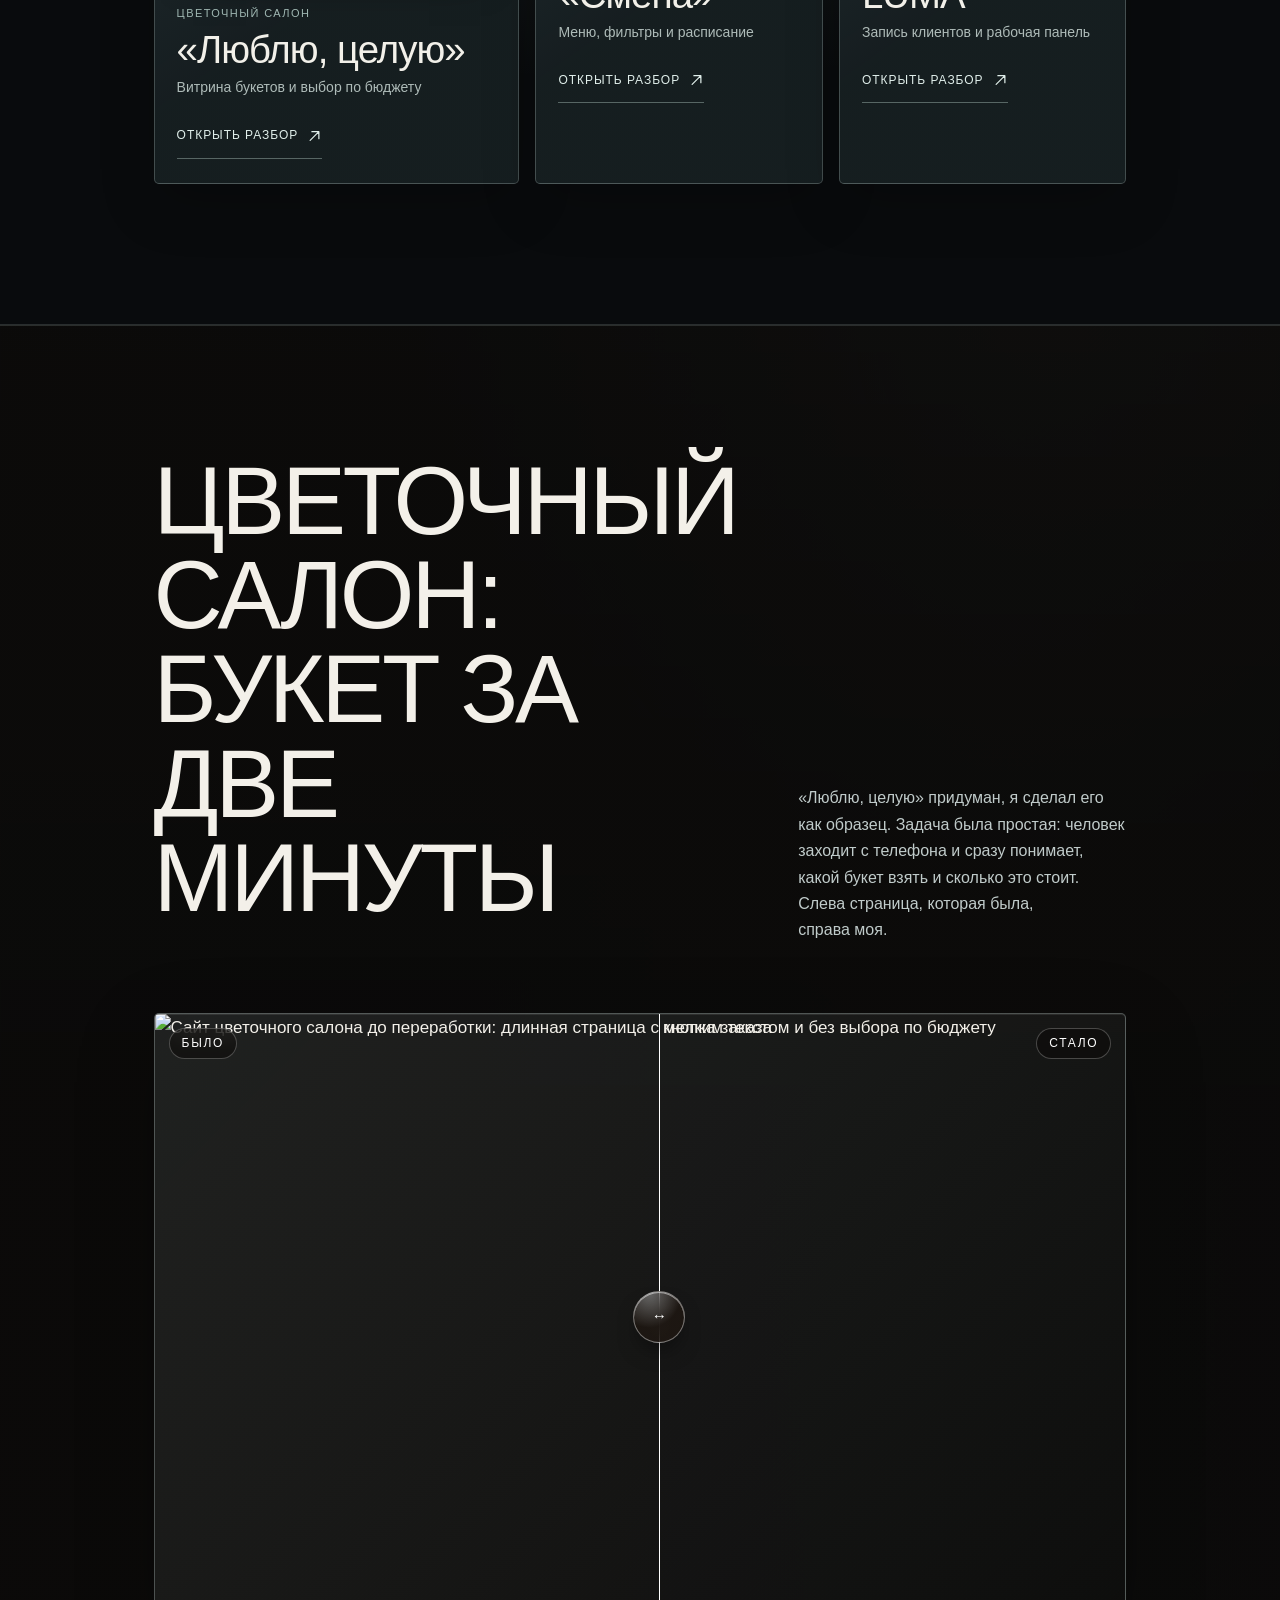
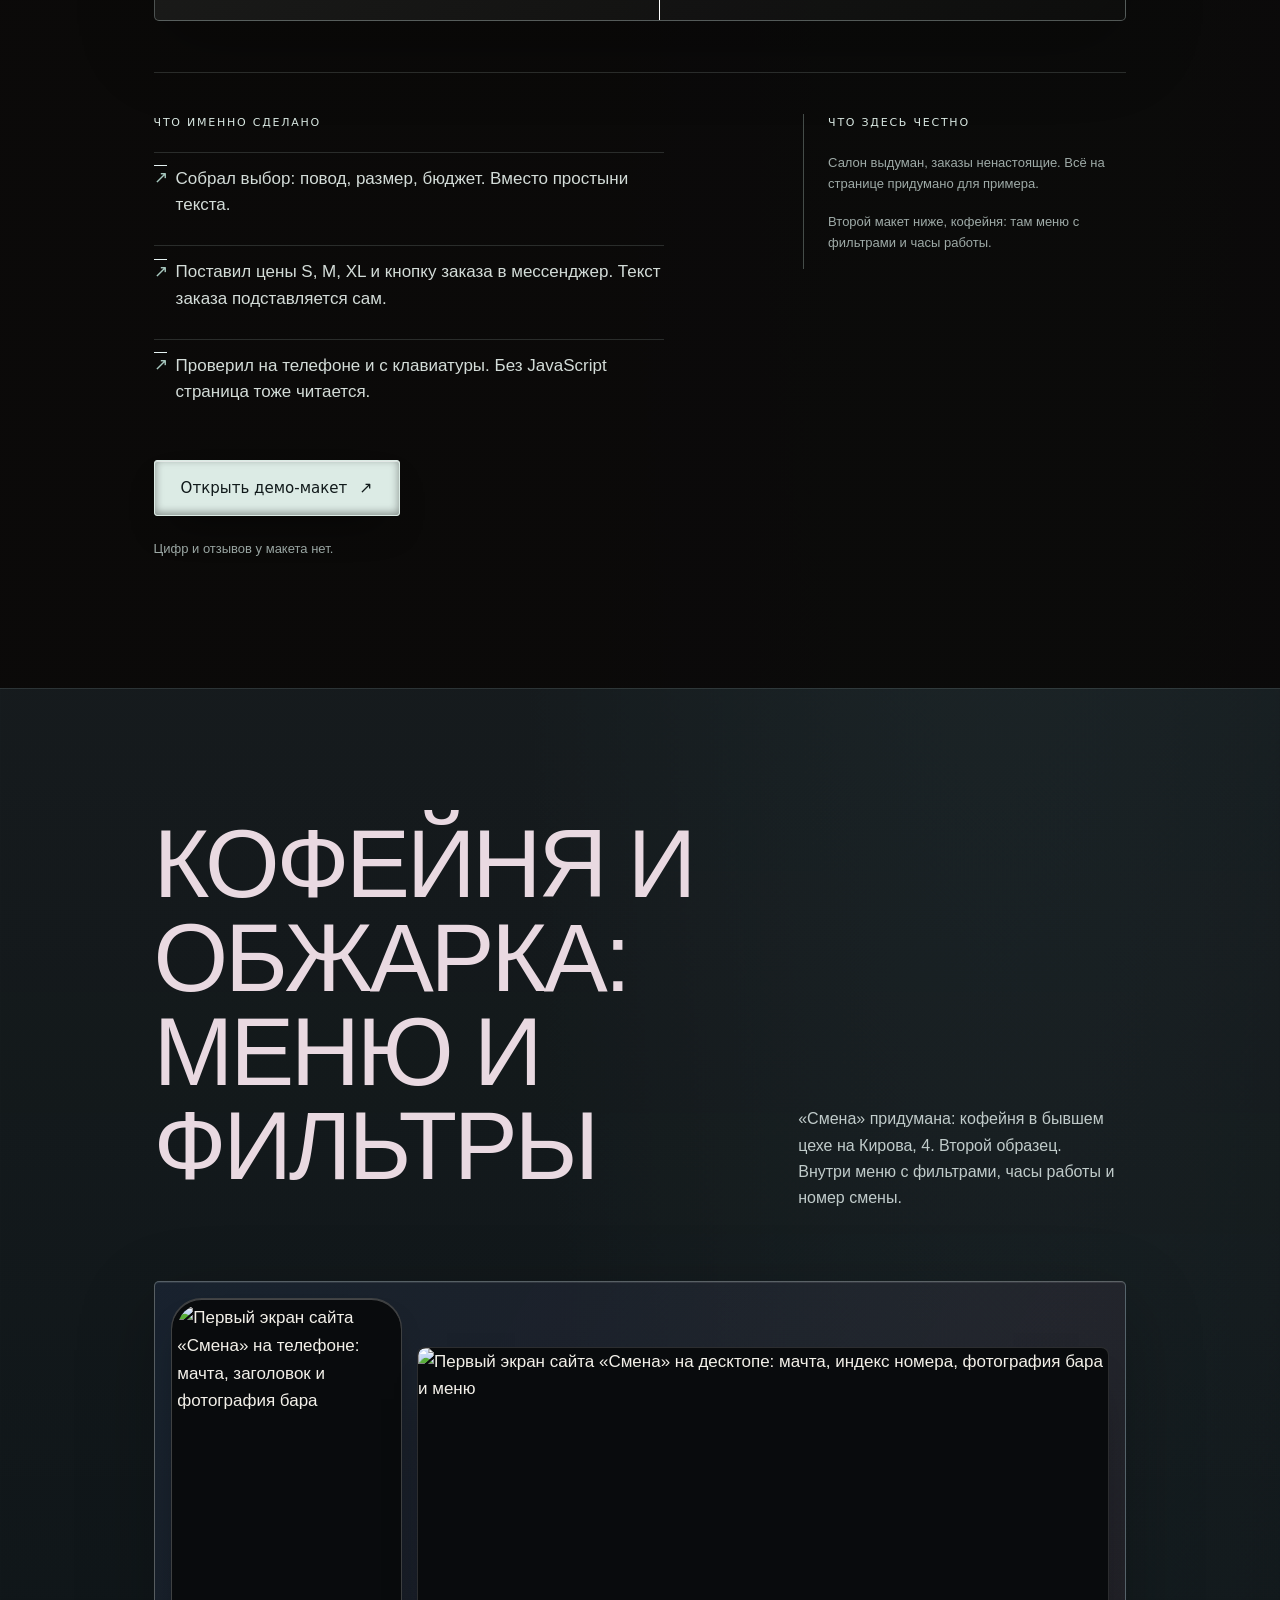
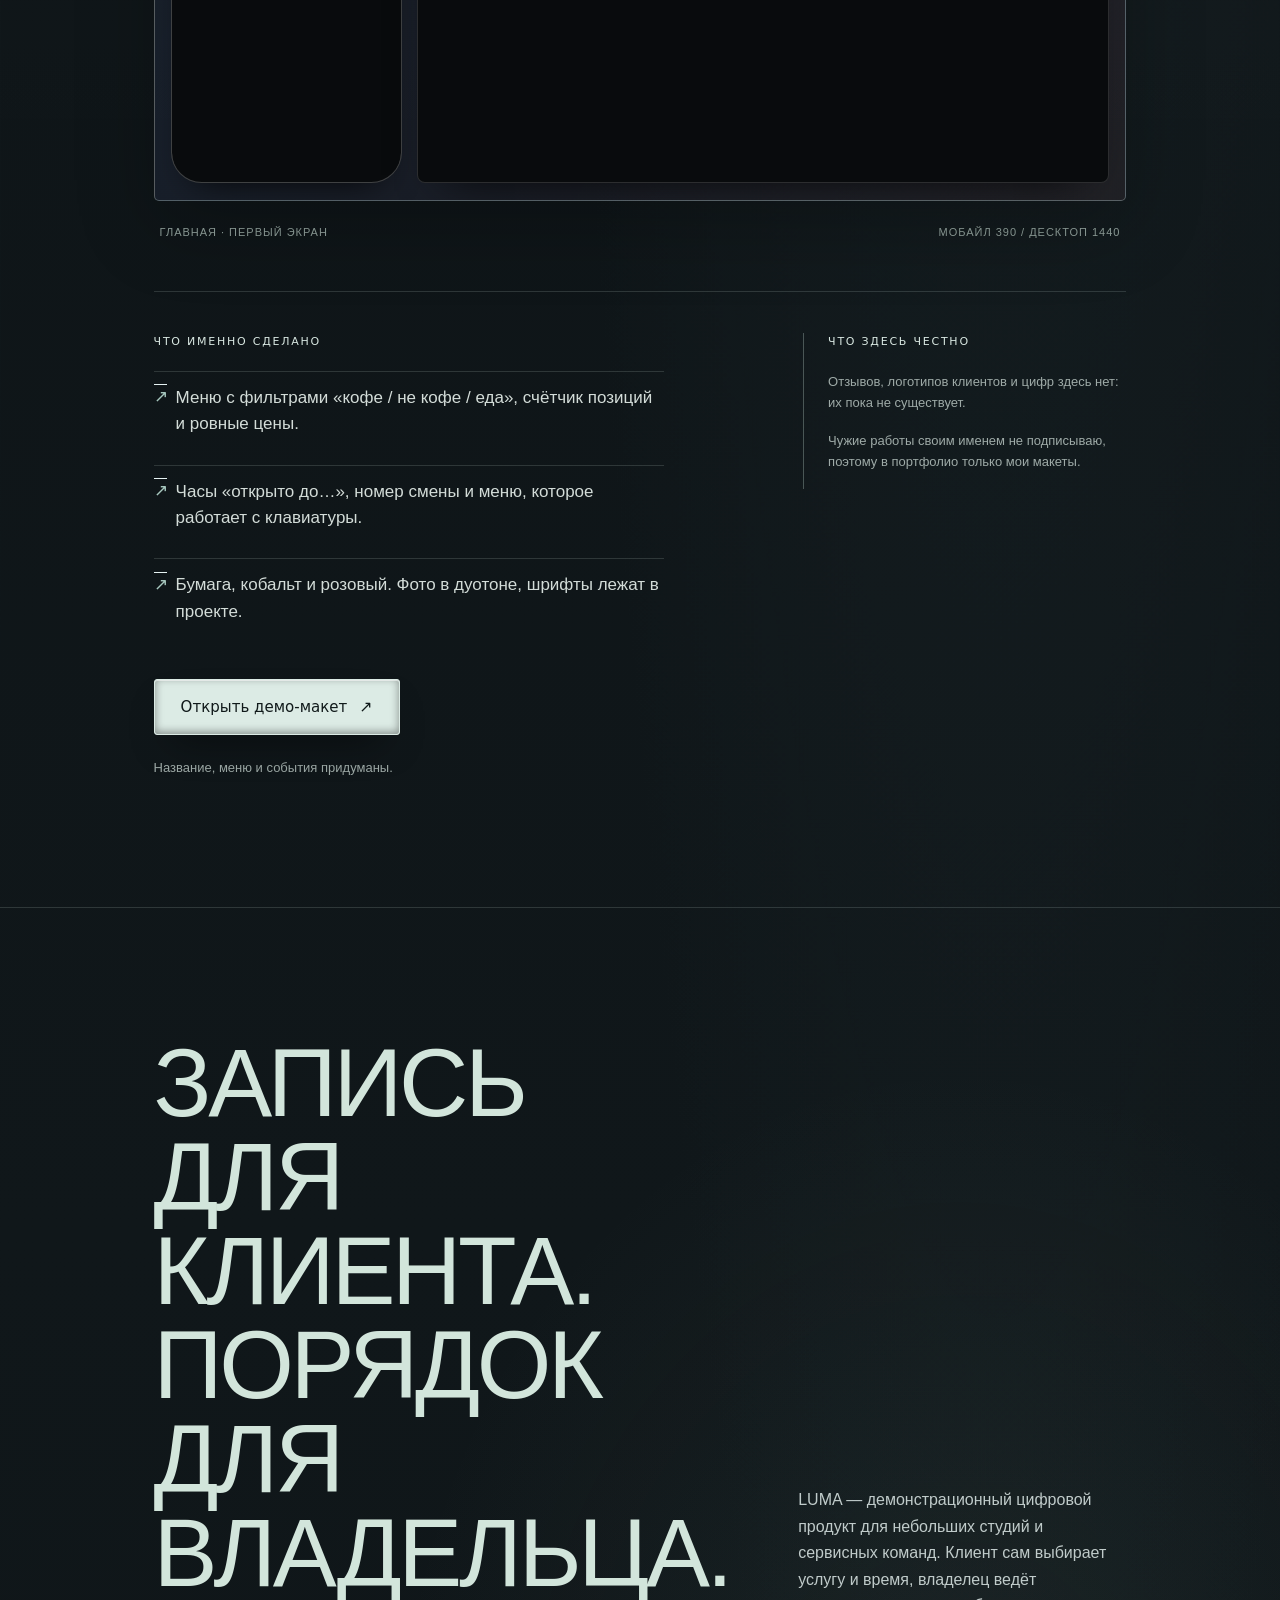
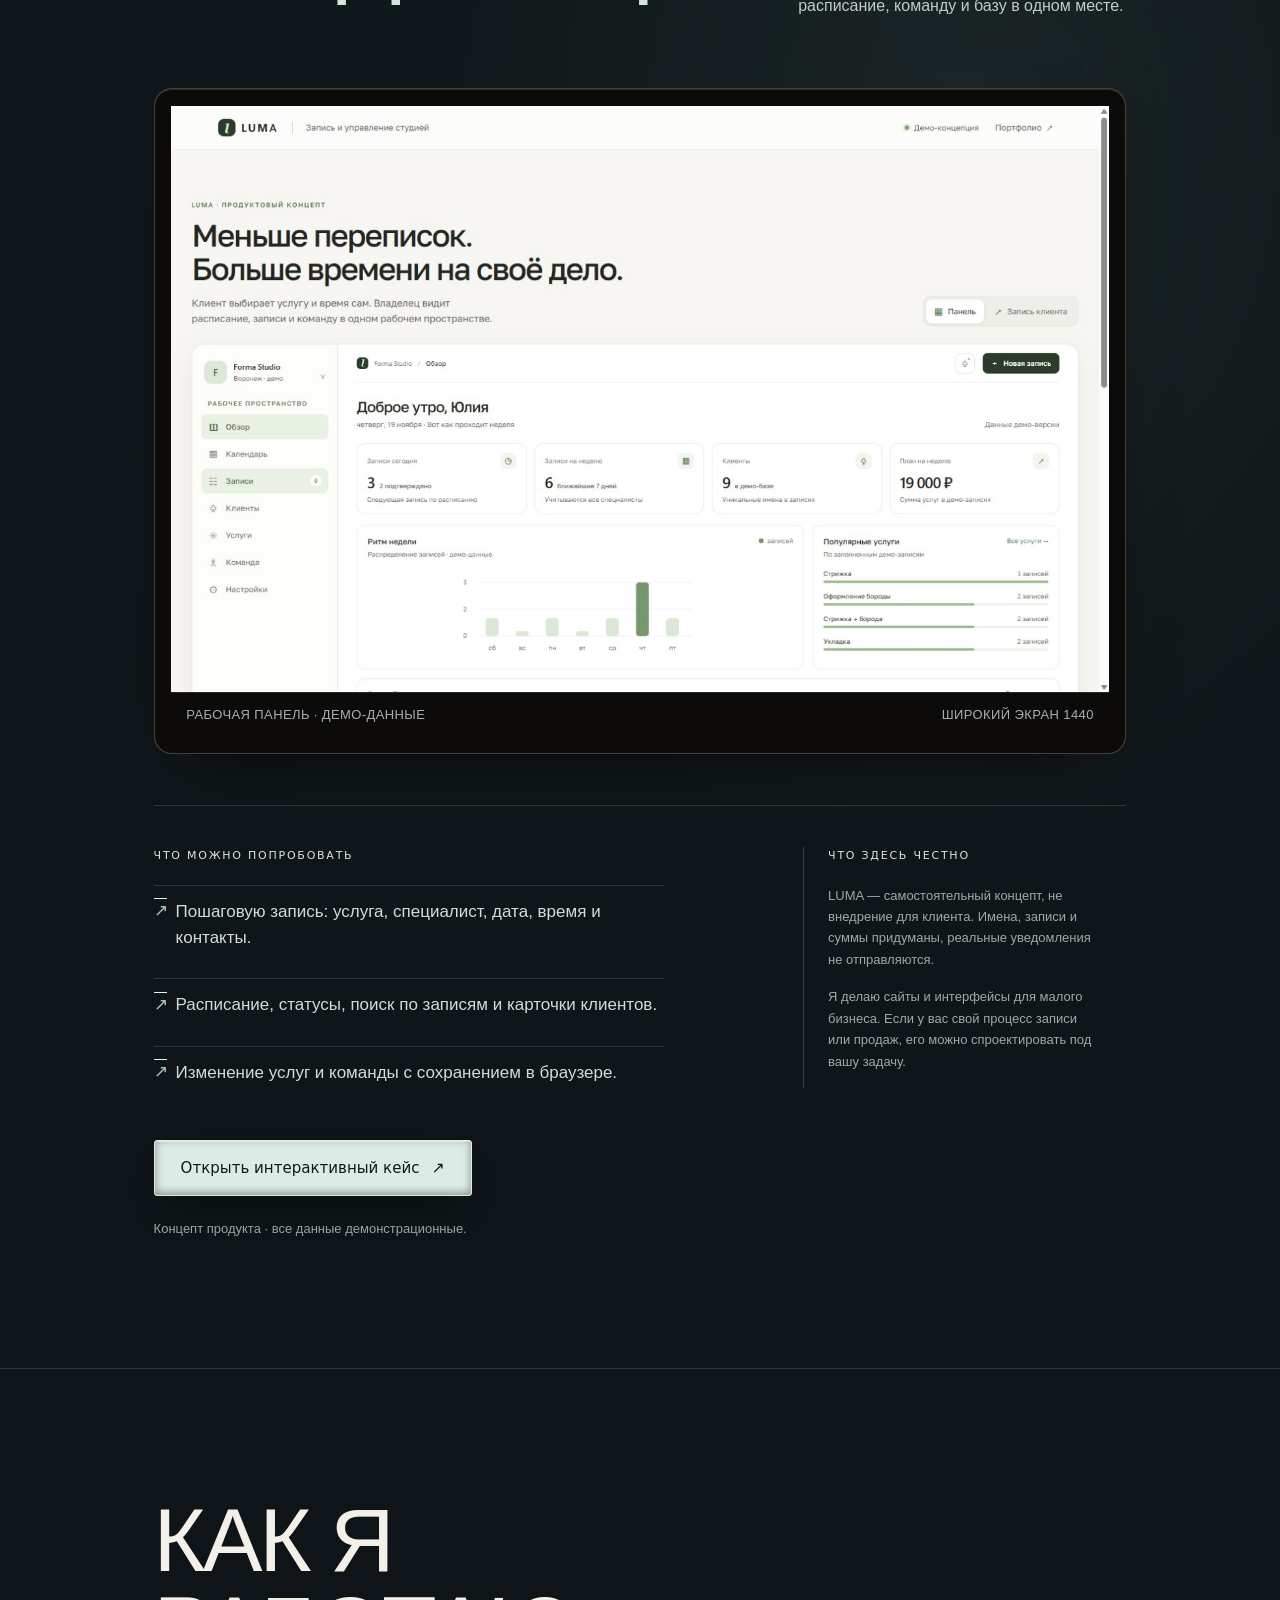
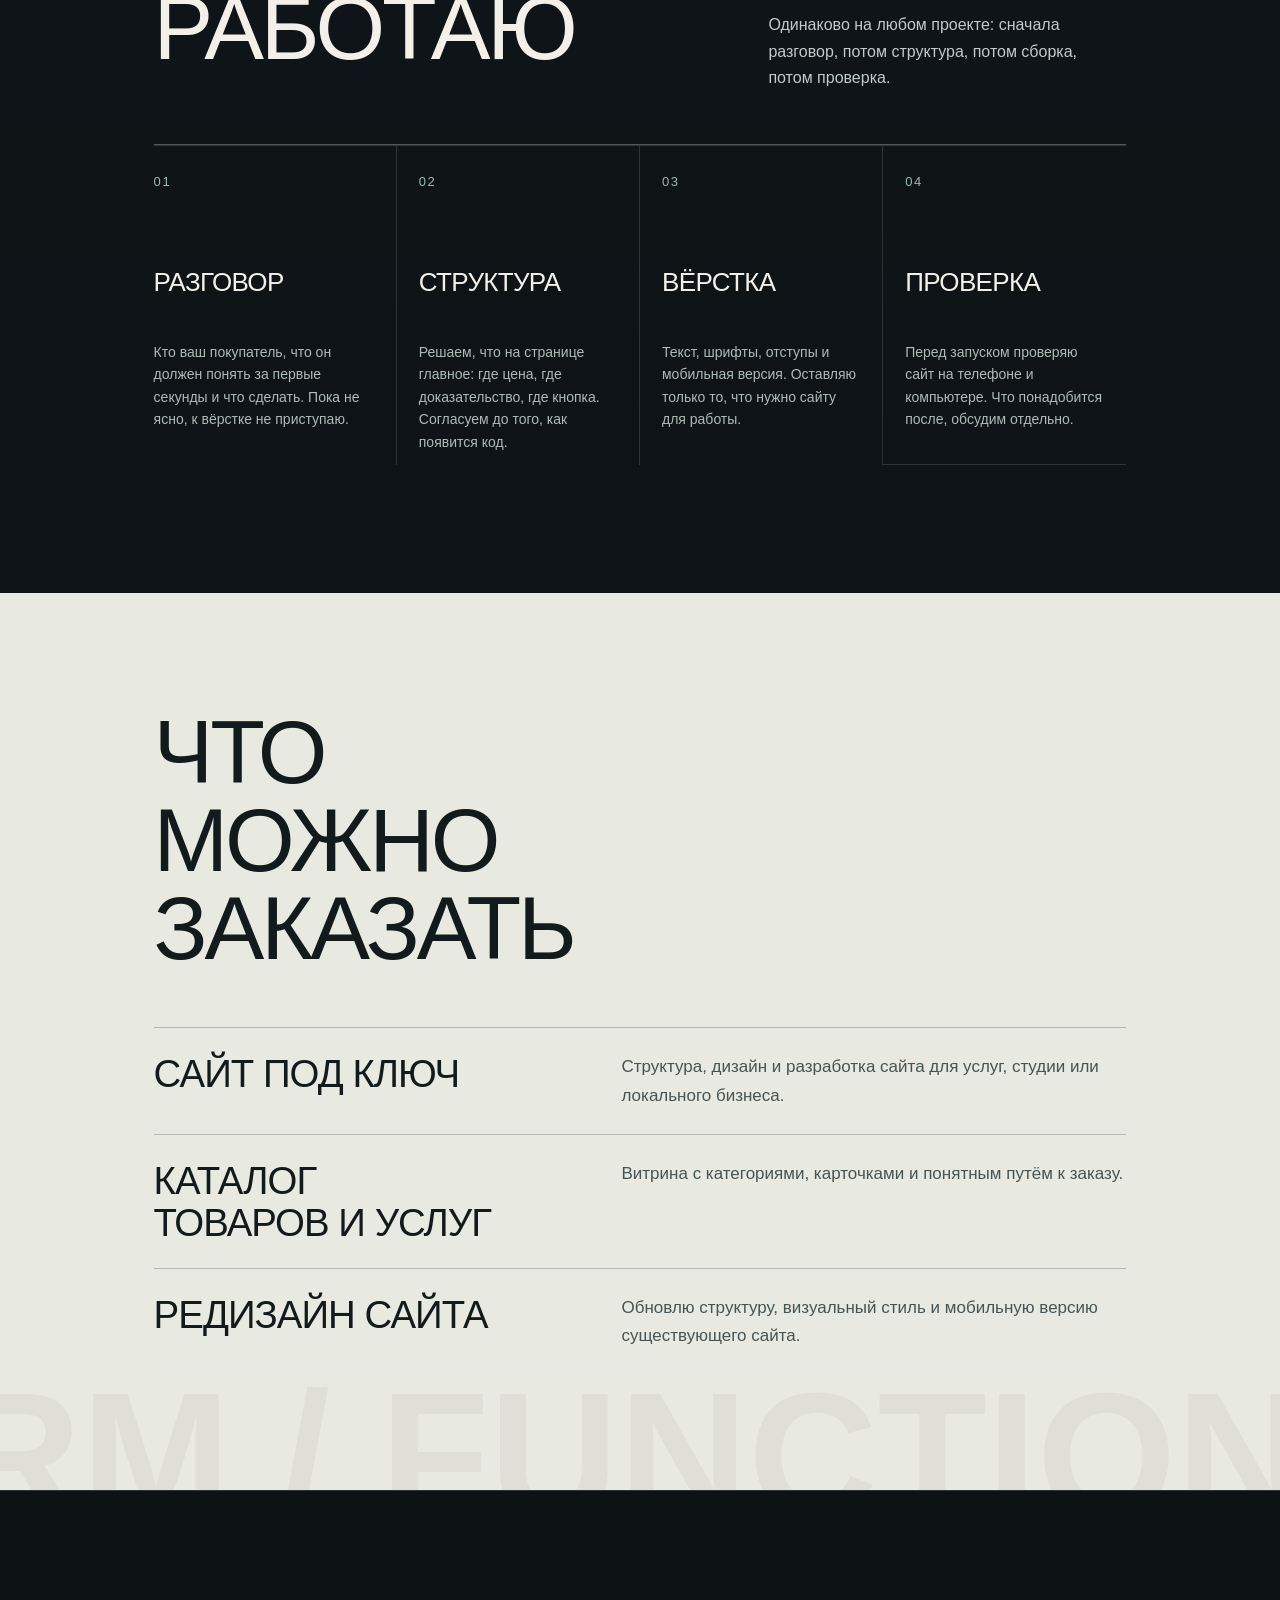
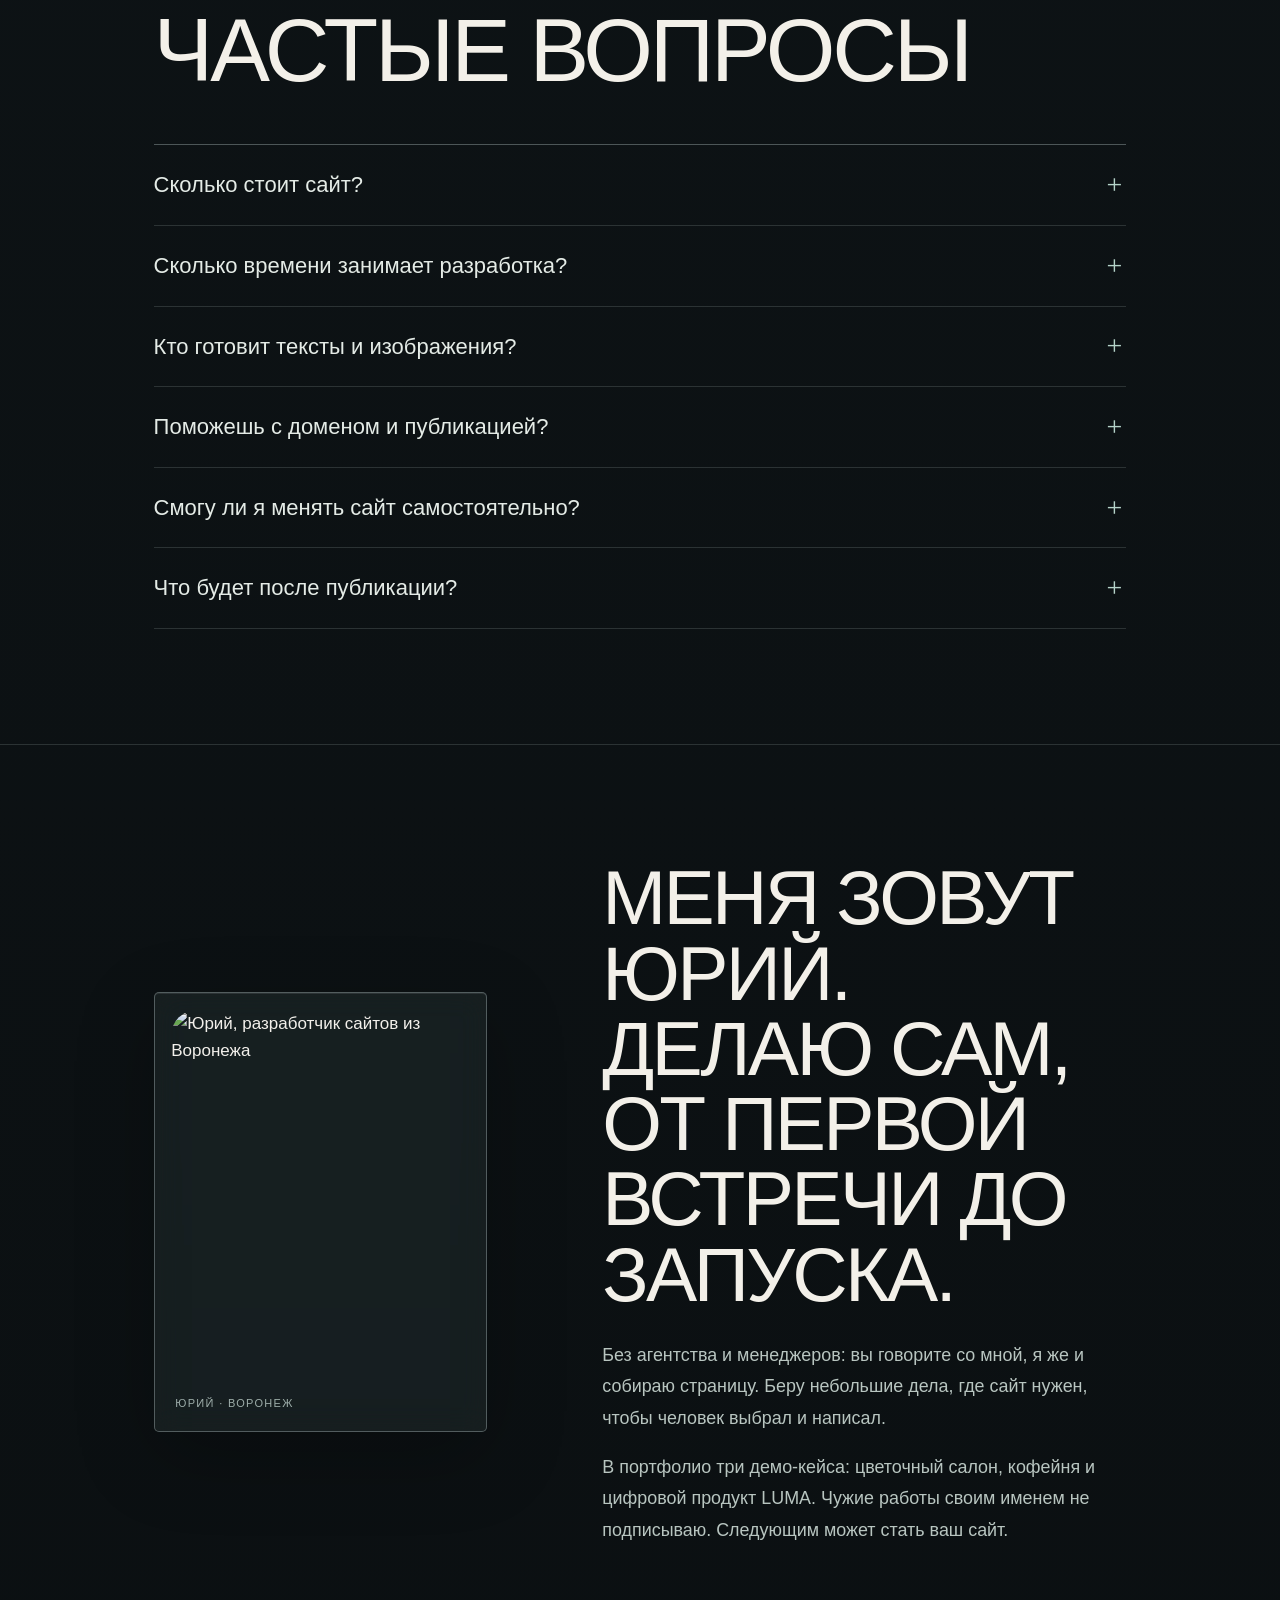
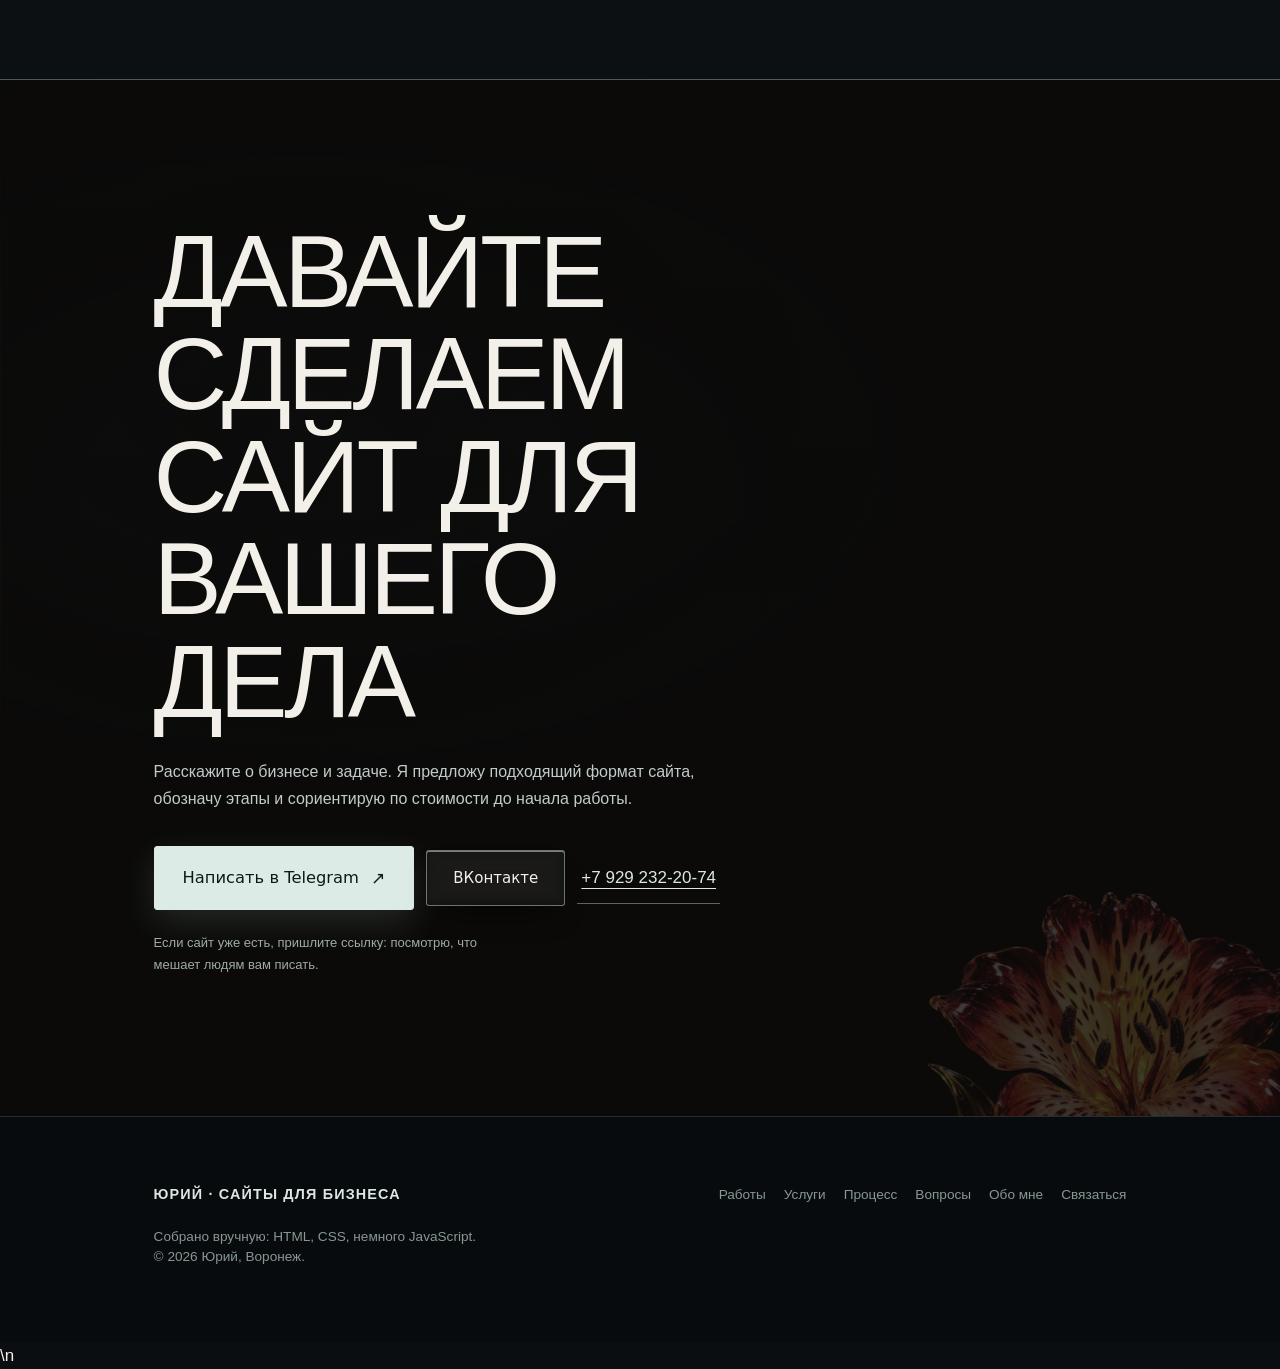
==== commit c51cfe08: "Sharpen portfolio positioning and client conversion copy" ====
--- a/index.html
+++ b/index.html
@@ -4,11 +4,11 @@
 <meta charset="utf-8">
 <meta name="viewport" content="width=device-width, initial-scale=1">
 <title>Юрий — сайты и витрины для малого бизнеса</title>
-<meta name="description" content="Юрий, разработчик сайтов из Воронежа. Сайты-визитки и витрины для малого бизнеса. Три демонстрационных проекта: цветочный салон, кофейня и концепт LUMA.">
+<meta name="description" content="Юрий — дизайн и разработка сайтов для малого бизнеса. Витрины, сайты услуг и интерфейсы: посмотрите авторские проекты и обсудите свою задачу.">
 <meta name="theme-color" content="#0B0A09">
 <meta property="og:type" content="website">
 <meta property="og:title" content="Юрий — сайты и витрины для малого бизнеса">
-<meta property="og:description" content="Выберите один из трёх демонстрационных проектов и напишите Юрию, чтобы обсудить сайт для вашего дела.">
+<meta property="og:description" content="Авторские проекты Юрия: сайты для бизнеса и интерфейс цифрового продукта. Обсудите задачу и формат будущего сайта.">
 <meta property="og:locale" content="ru_RU">
 <link rel="icon" href="assets/favicon.ico" sizes="any">
 <link rel="icon" type="image/png" sizes="32x32" href="assets/favicon-32.png">
@@ -72,16 +72,16 @@
     </div>
 
     <div class="hero-copy" data-layer="copy">
-      <p class="hero-intro" data-text="intro">Сайты для малого бизнеса:<br class="desktop-break"> услуги, товары и удобная связь.</p>
+      <p class="hero-intro" data-text="intro">Дизайн и разработка сайтов для услуг, товаров и небольших компаний.</p>
       <h1 id="hero-title" data-text="title">
         <span class="line"><span class="line-in">Выдуваю сайты,</span></span>
         <span class="line"><span class="line-in">как стекло</span></span>
       </h1>
       <div class="hero-actions">
-        <a class="glass-cta" href="https://t.me/IOpaWho" target="_blank" rel="noopener" data-text="cta">Написать в Telegram <svg class="arrow-solid" viewBox="0 0 24 24" aria-hidden="true"><path d="M21.4 2.6 2.9 10.4a1.2 1.2 0 0 0 .1 2.2l7.1 2.8 2.8 7.1a1.2 1.2 0 0 0 2.2.1L21.4 2.6Z" fill="currentColor" stroke="currentColor" stroke-width="1.2" stroke-linejoin="round"/></svg></a>
+        <a class="glass-cta" href="https://t.me/IOpaWho" target="_blank" rel="noopener" data-text="cta">Обсудить проект в Telegram <svg class="arrow-solid" viewBox="0 0 24 24" aria-hidden="true"><path d="M21.4 2.6 2.9 10.4a1.2 1.2 0 0 0 .1 2.2l7.1 2.8 2.8 7.1a1.2 1.2 0 0 0 2.2.1L21.4 2.6Z" fill="currentColor" stroke="currentColor" stroke-width="1.2" stroke-linejoin="round"/></svg></a>
         <a class="hero-secondary" href="#work">Смотреть проекты</a>
       </div>
-      <p class="hero-facts" data-text="facts">Три проекта: два демо-сайта и концепт<br>Стадия каждого обозначена честно</p>
+      <p class="hero-facts" data-text="facts">От идеи и структуры до адаптивной сборки и запуска<br>Напрямую со мной — без посредников</p>
     </div>
 
     <div class="hero-exhibit" data-layer="exhibit" role="group" aria-label="Экран демо-макета на металлической стойке">
@@ -376,8 +376,8 @@
   <section class="contact" id="contact" aria-labelledby="contact-title">
     <img class="contact-bg" src="assets/molten-texture.webp" width="1200" height="800" alt="" aria-hidden="true" loading="lazy" decoding="async">
     <div class="wrap">
-      <h2 id="contact-title" class="fade">Расскажите, чем занимаетесь</h2>
-      <p class="lead fade">Расскажите, что за бизнес, что хотите показать и как клиенты оформляют заказы. Обсудим задачу и подходящий формат сайта.</p>
+      <h2 id="contact-title" class="fade">Давайте сделаем сайт для вашего дела</h2>
+      <p class="lead fade">Расскажите о бизнесе и задаче. Я предложу подходящий формат сайта, обозначу этапы и сориентирую по стоимости до начала работы.</p>
       <div class="contact-actions fade">
         <a class="btn btn--glass btn--glass-primary btn--big" href="https://t.me/IOpaWho" target="_blank" rel="noopener">Написать в Telegram<span class="arr" aria-hidden="true">↗</span></a>
         <a class="btn btn--glass" href="https://vk.ru/see_the_root" target="_blank" rel="noopener">ВКонтакте</a>
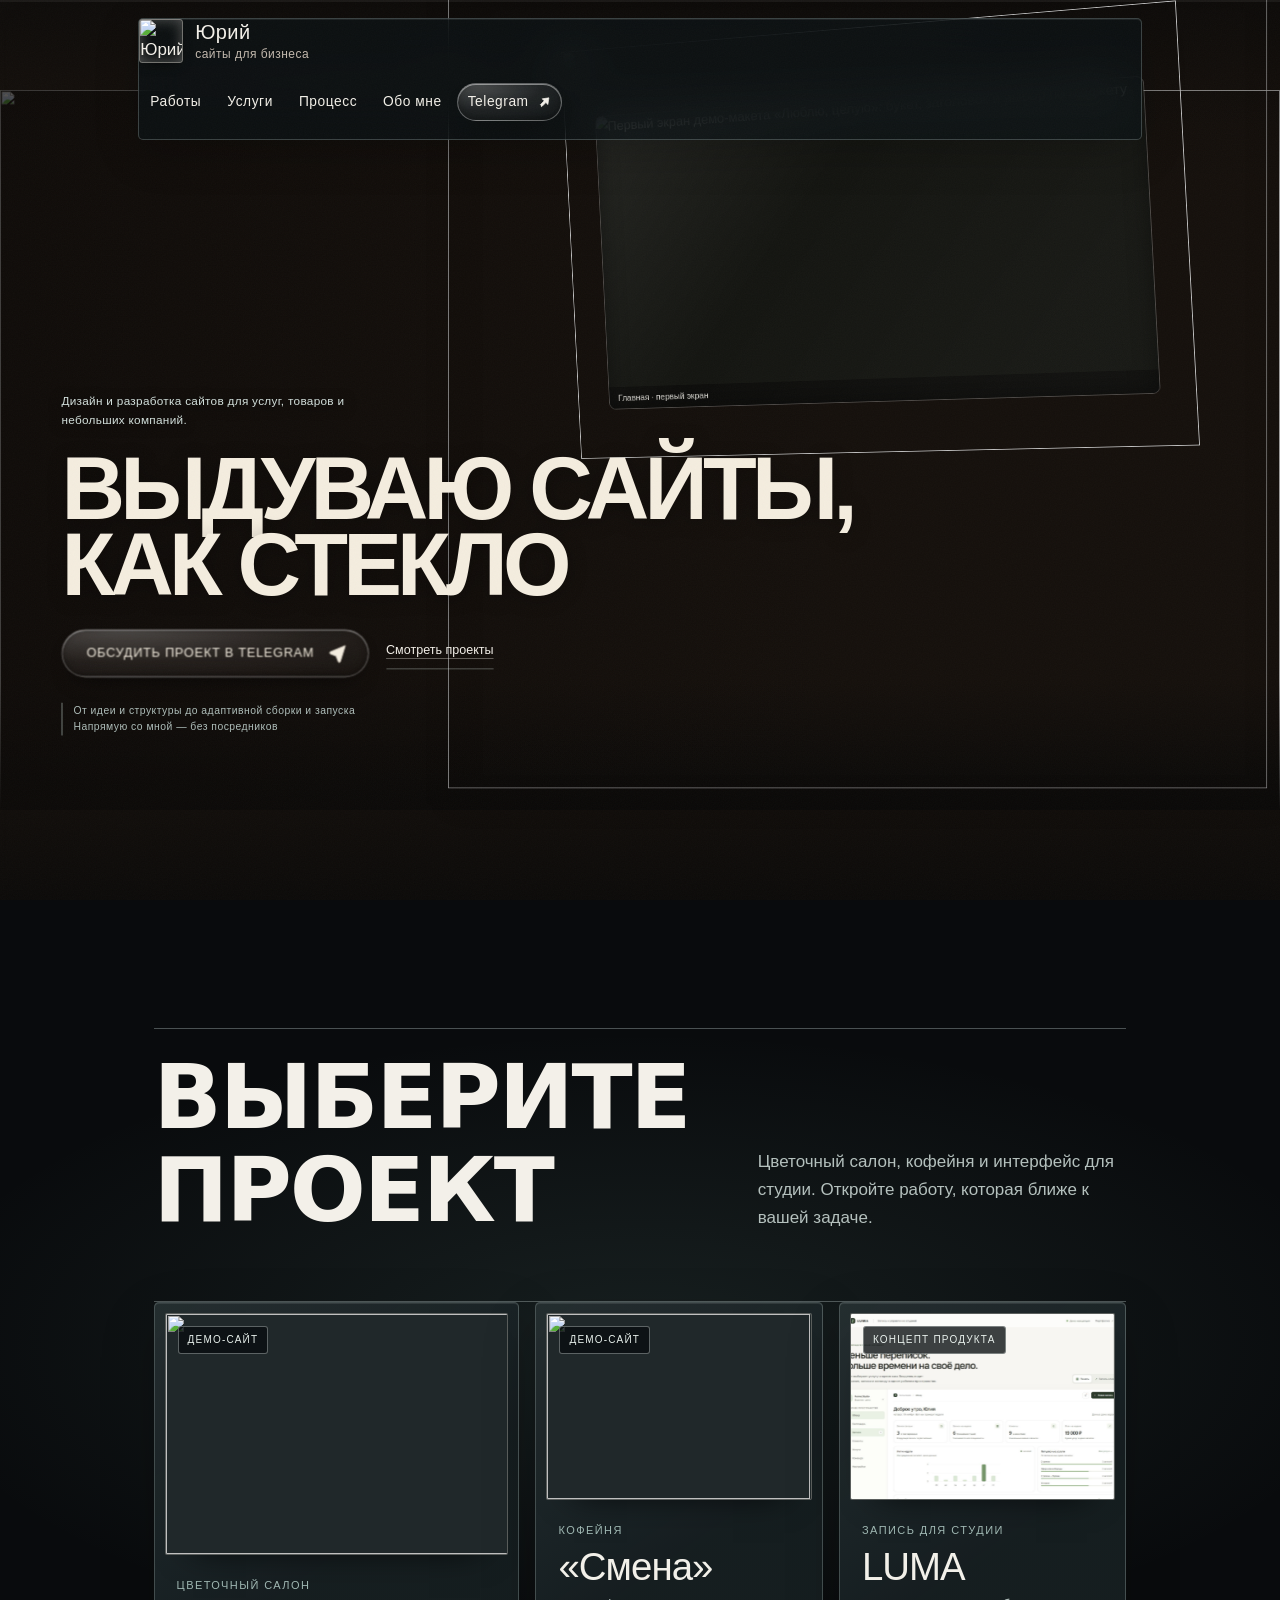
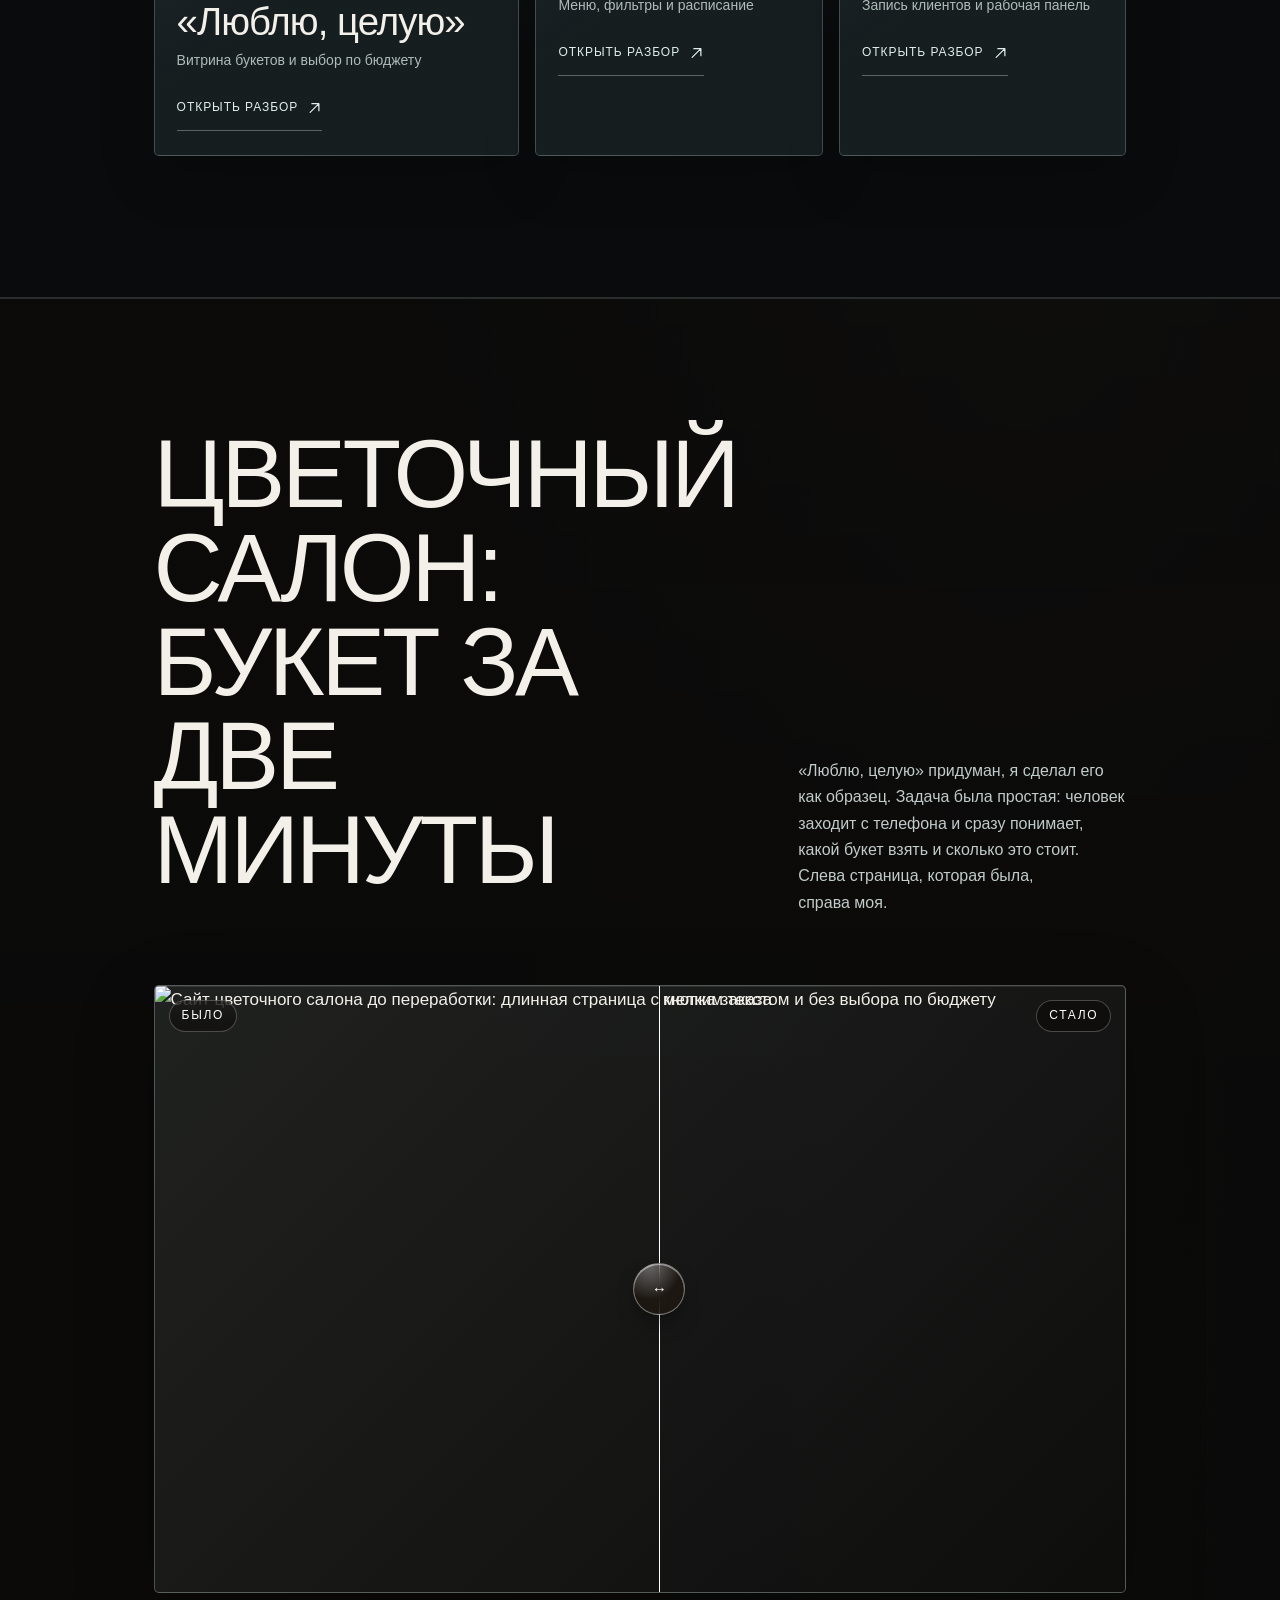
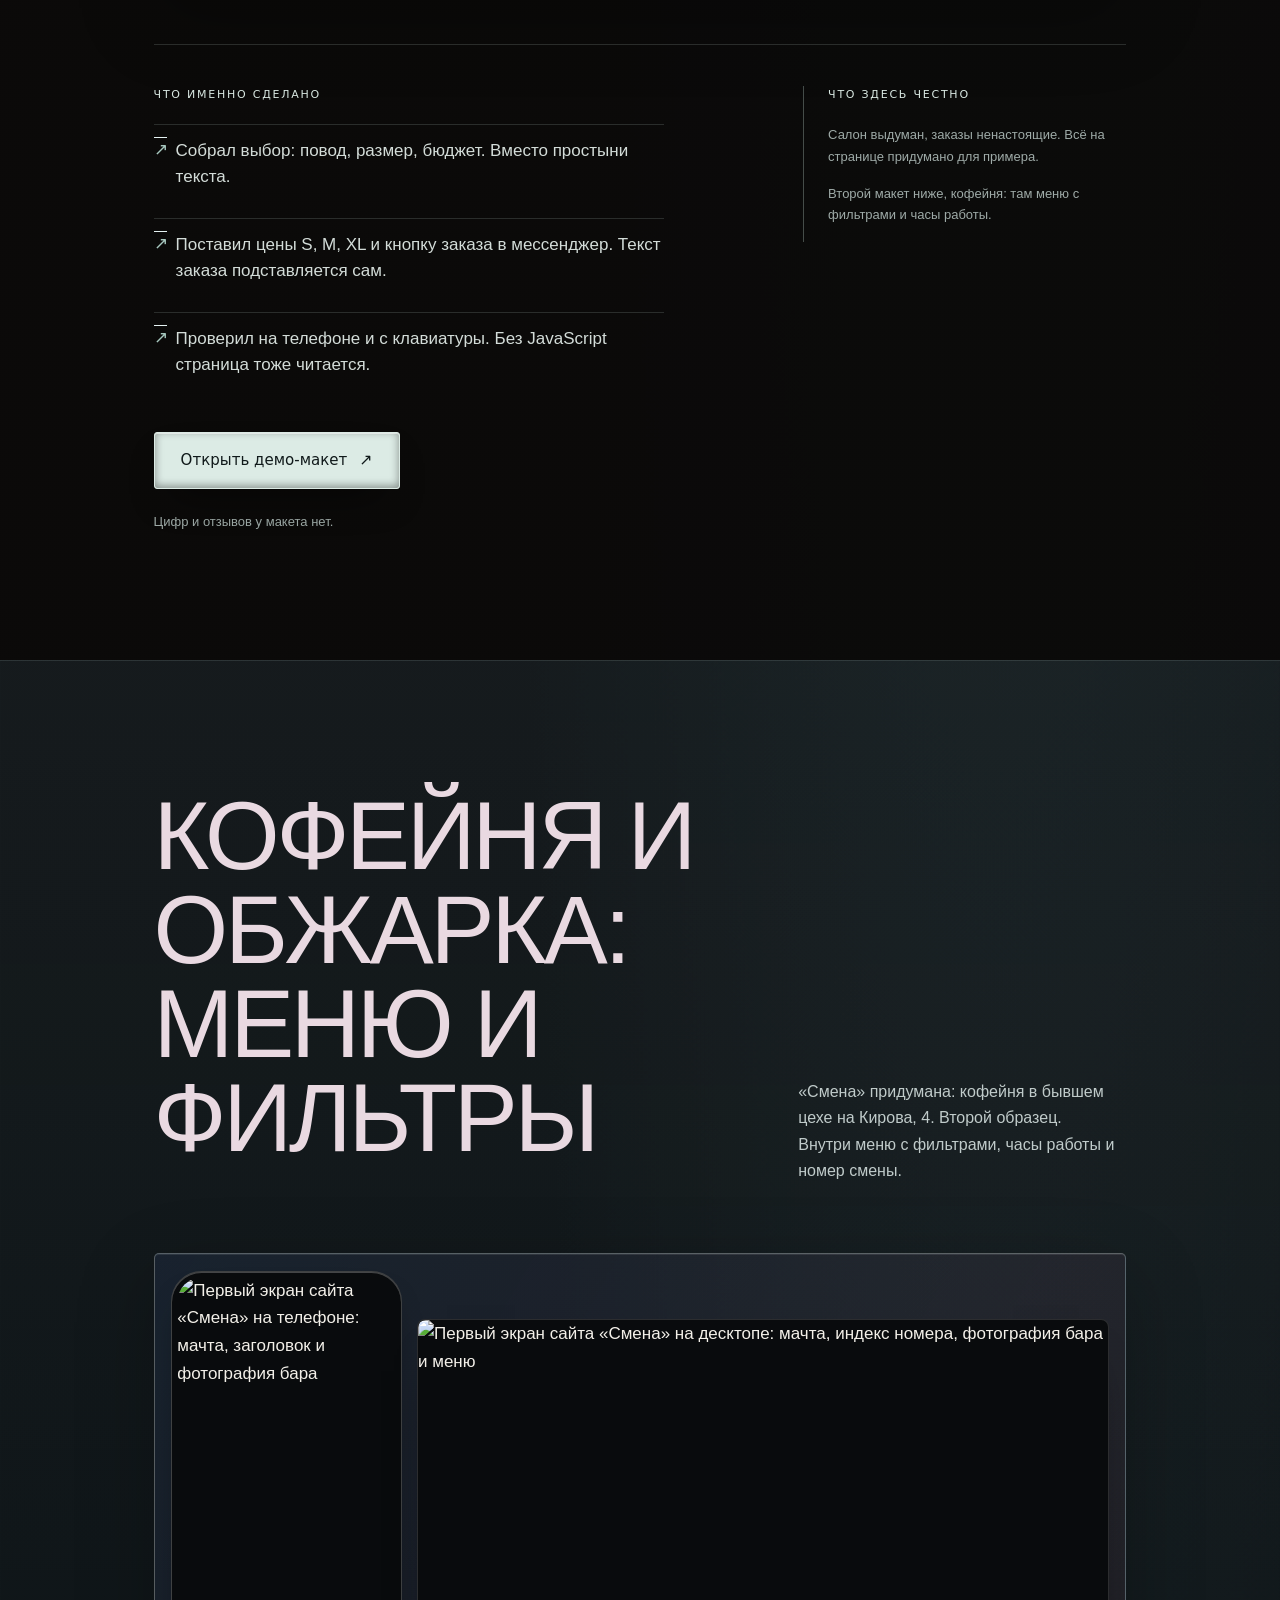
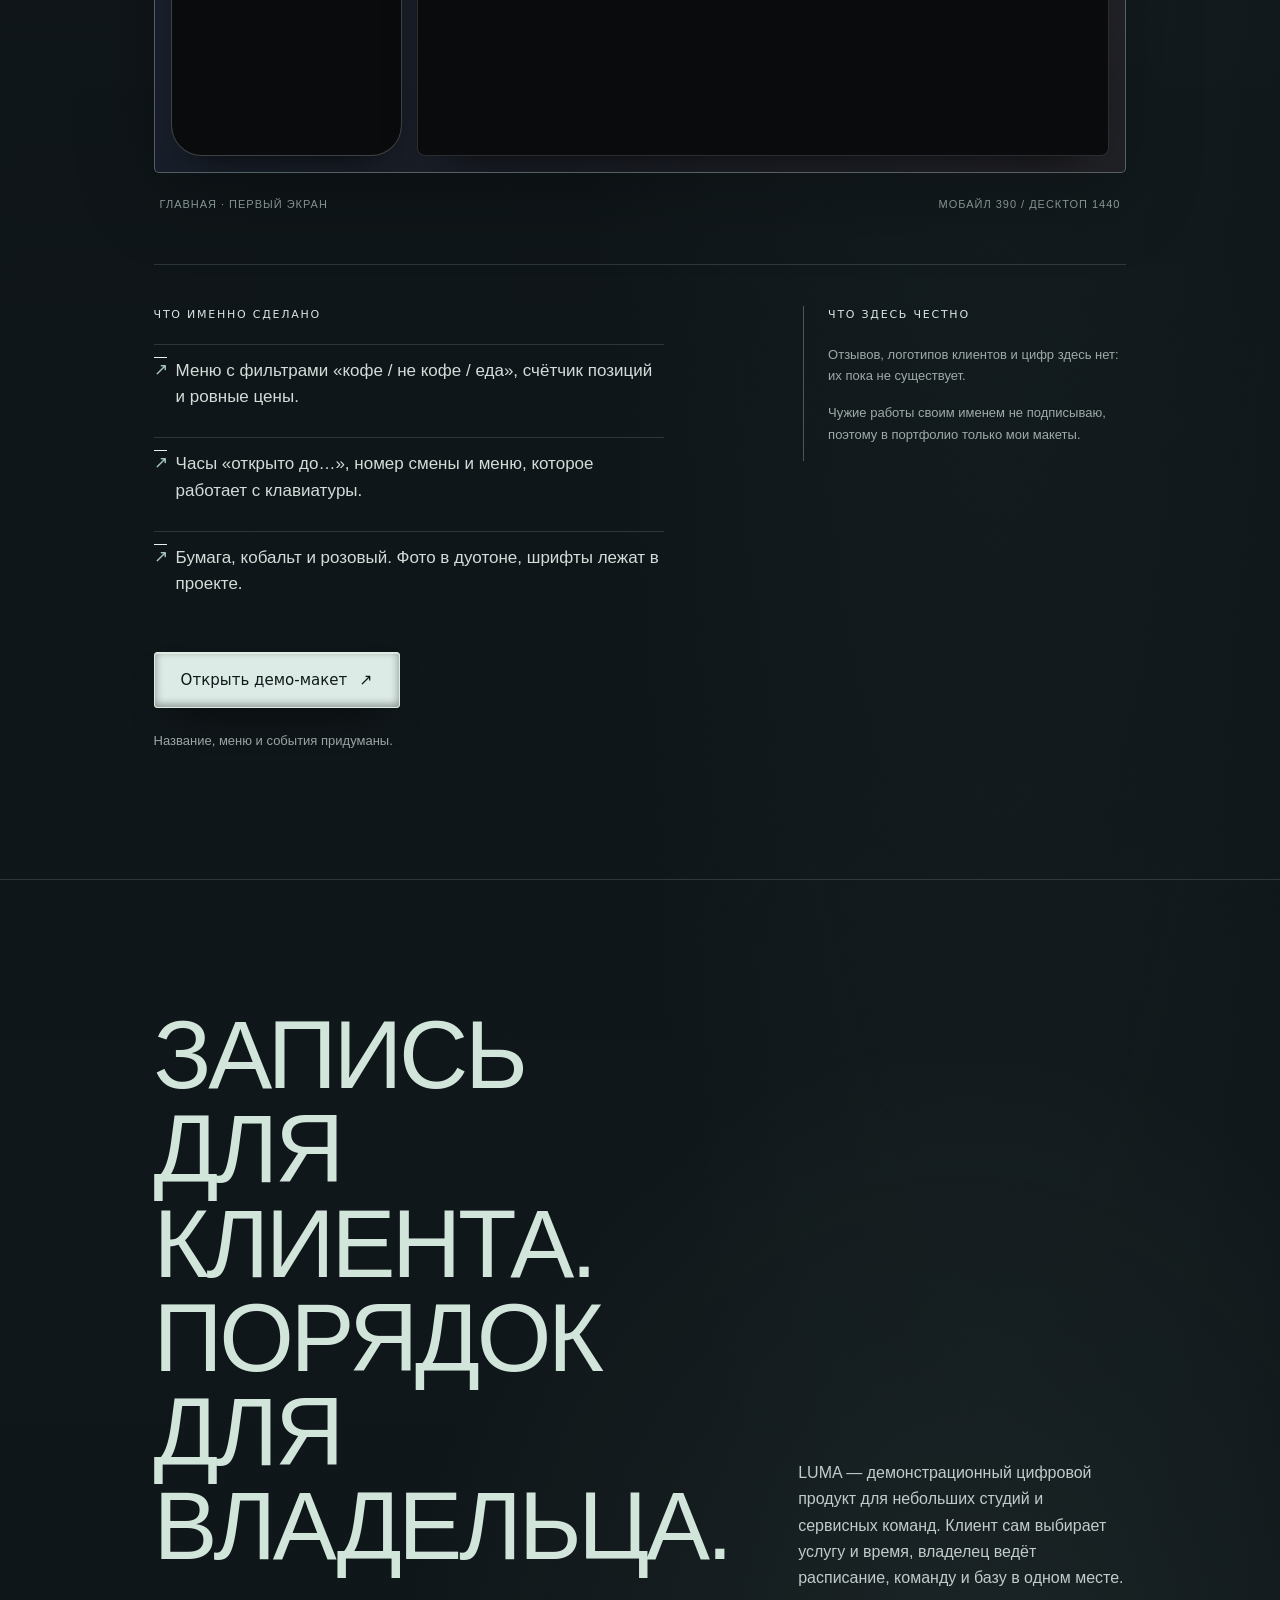
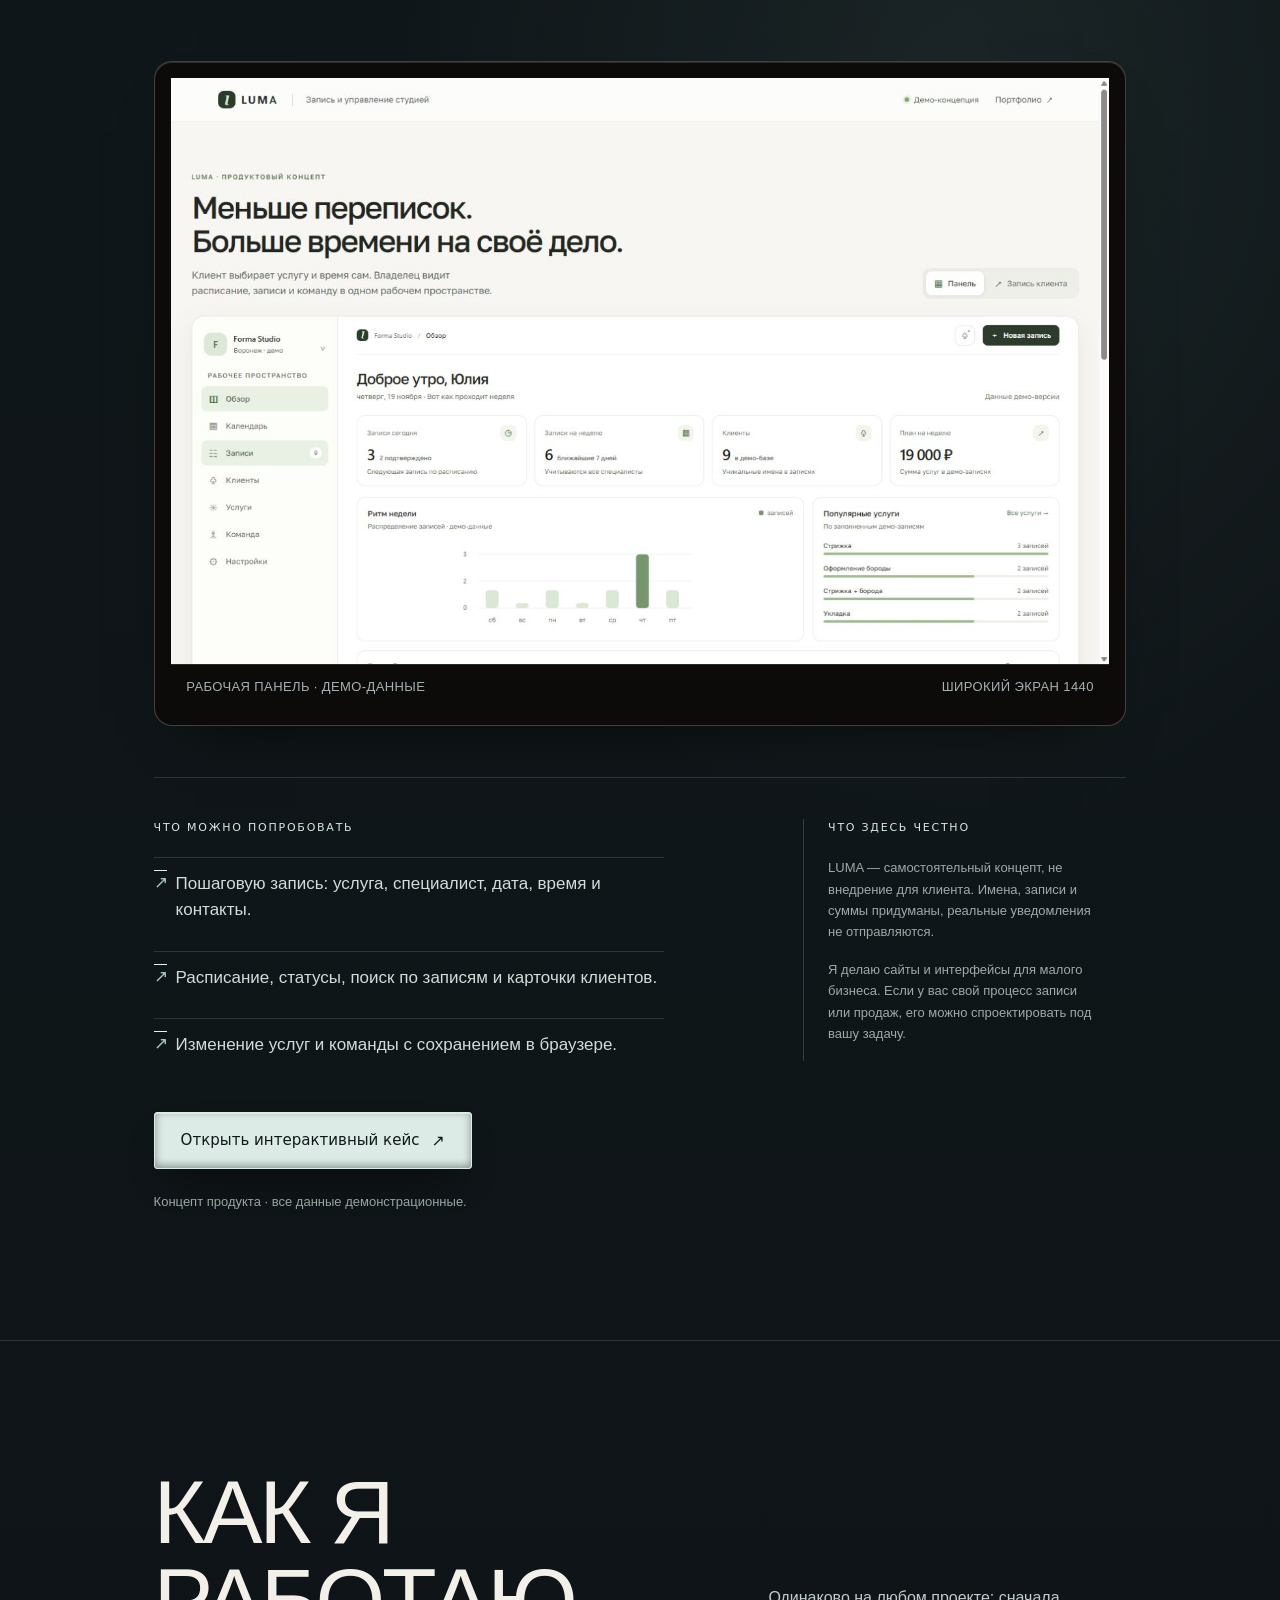
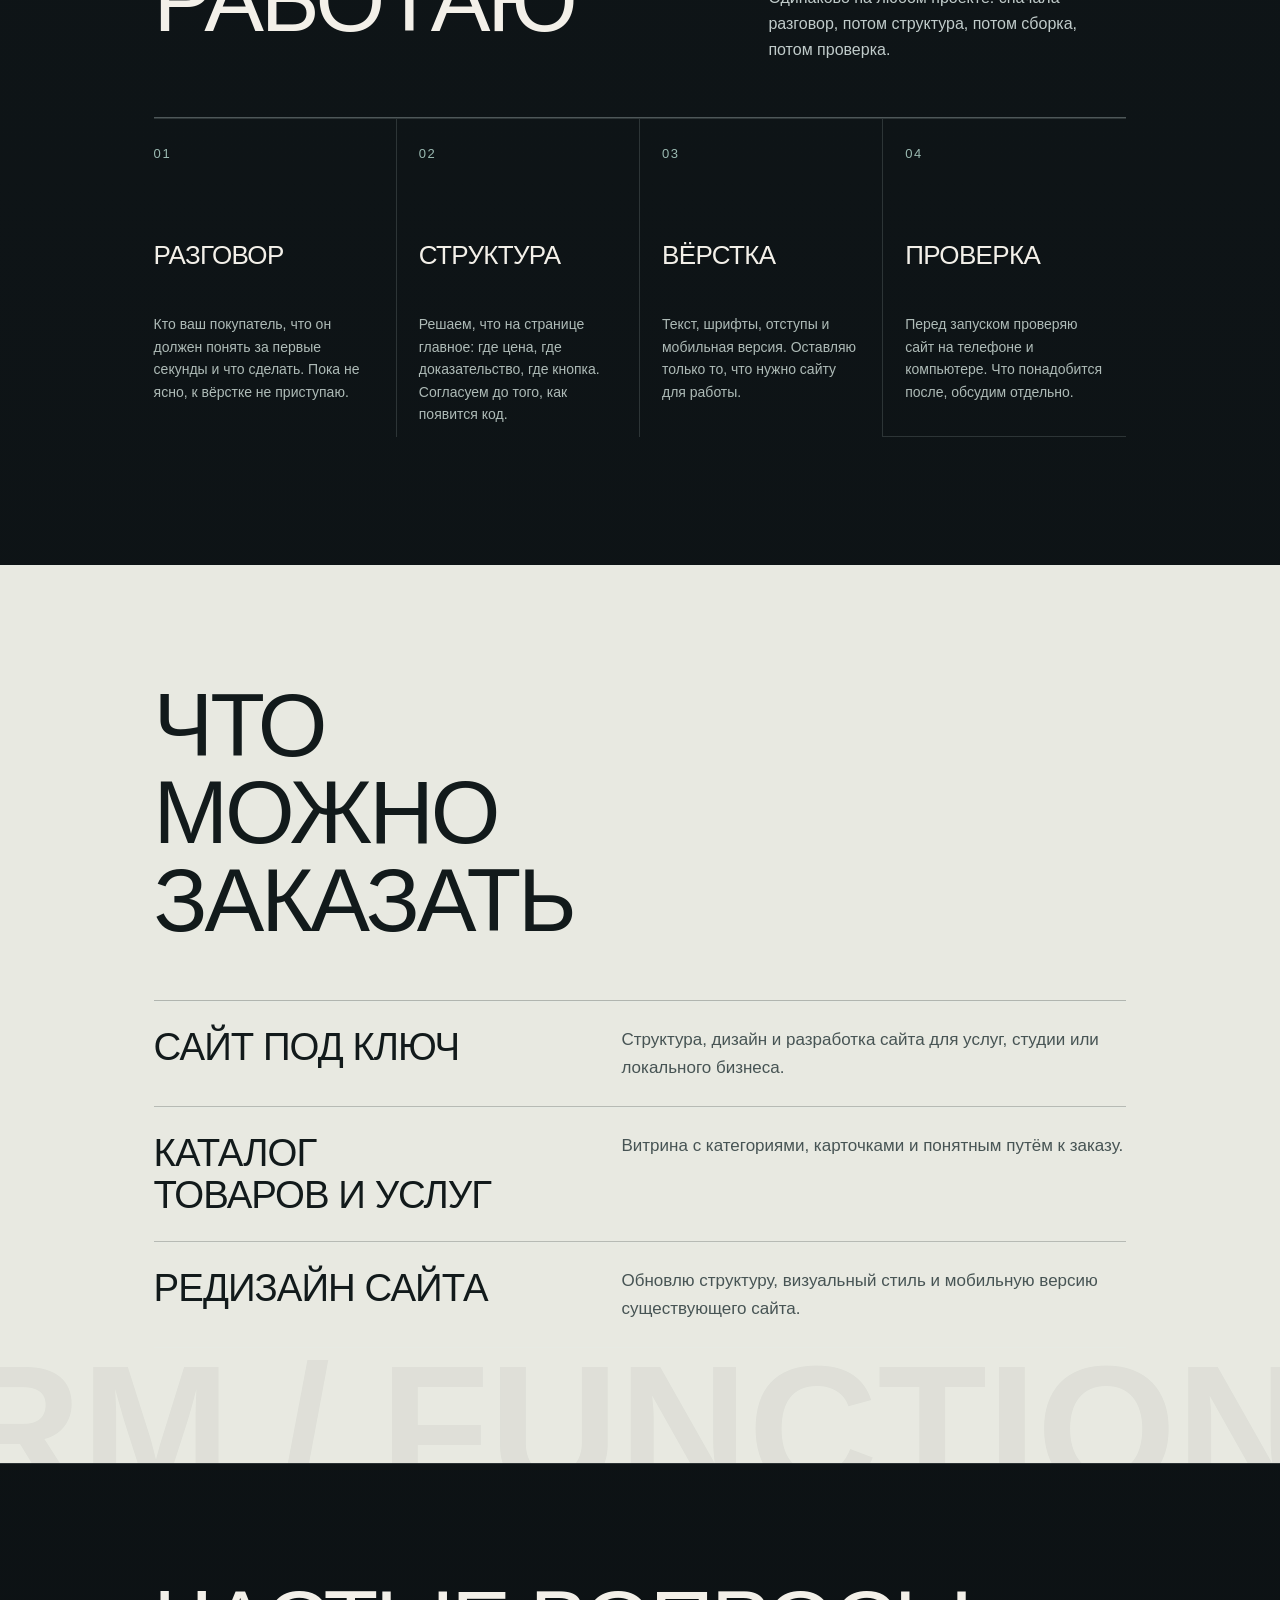
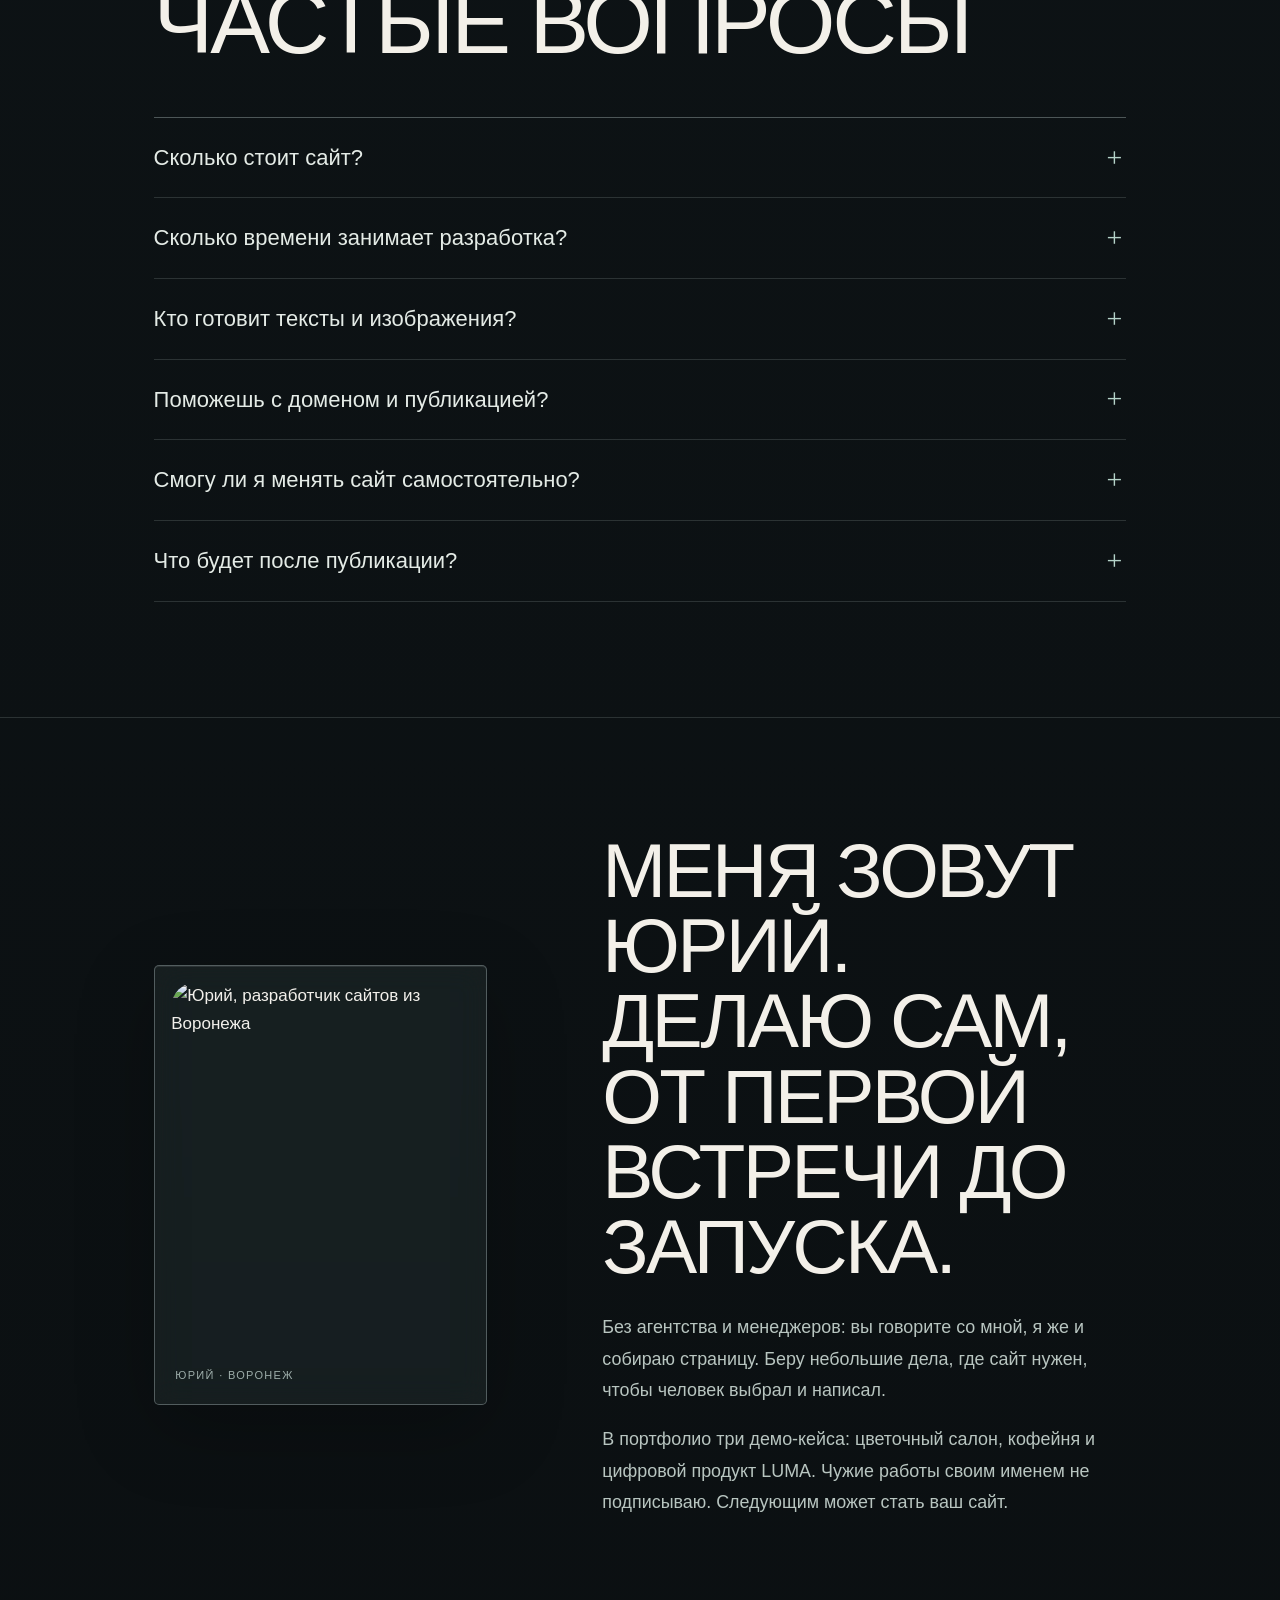
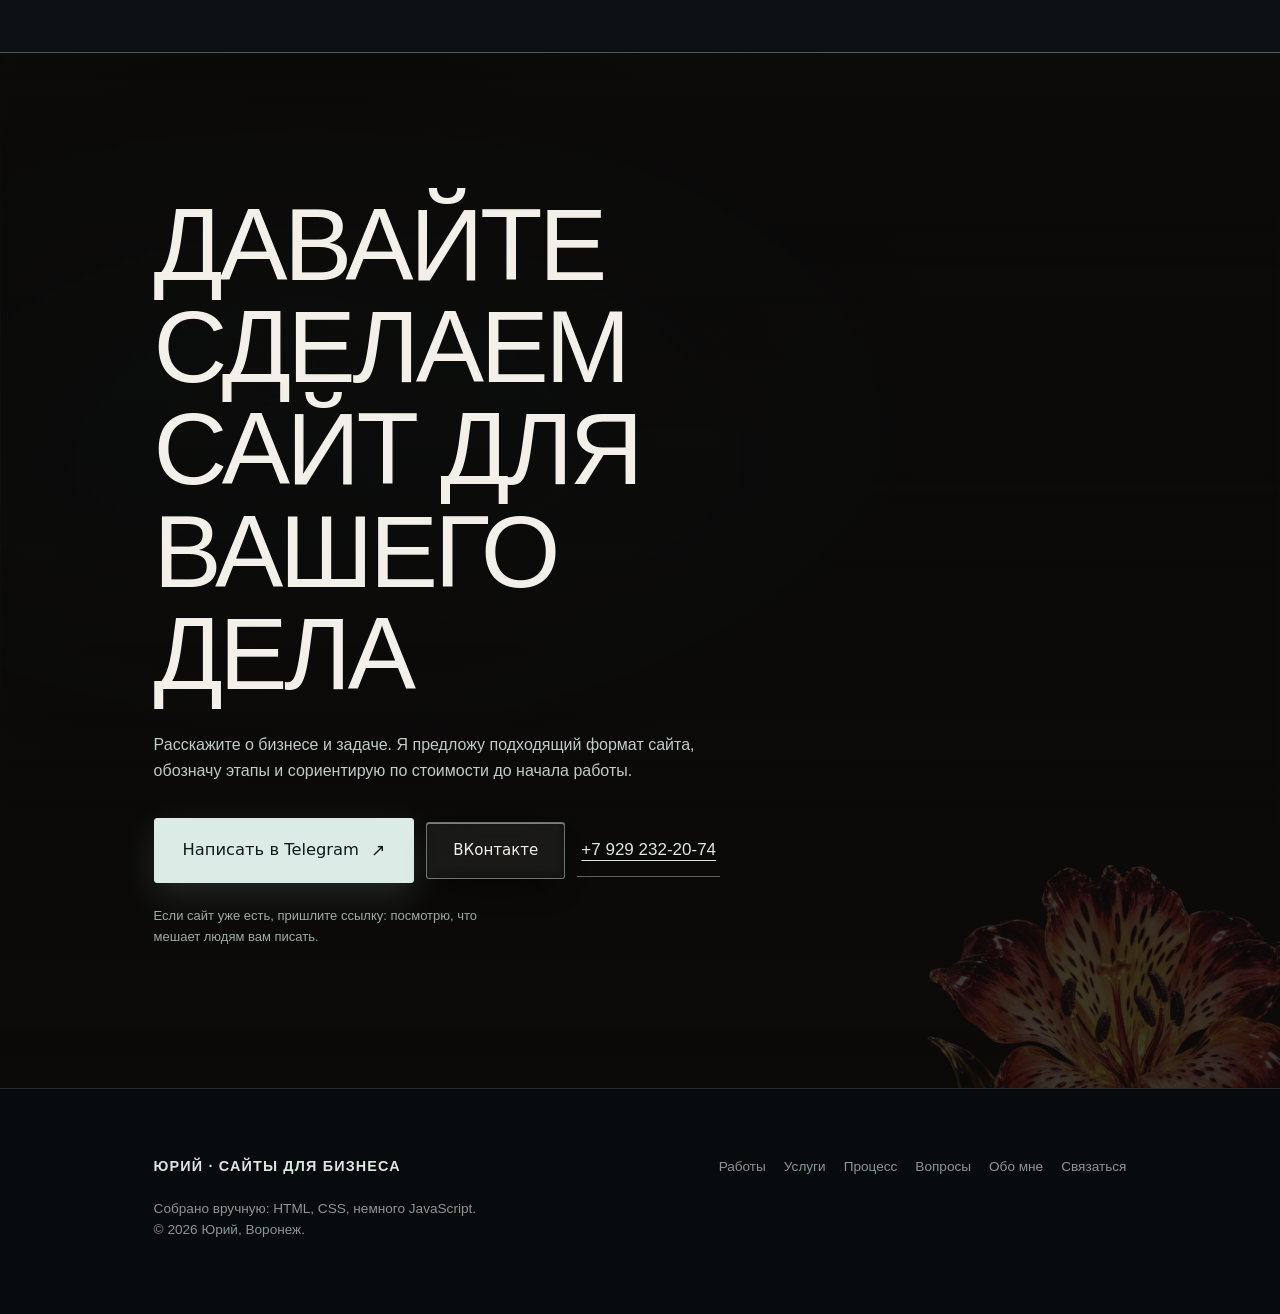
==== commit 3a971673: "Fix HTML resource tags and wire case selector" ====
--- a/index.html
+++ b/index.html
@@ -19,7 +19,8 @@
 <link rel="preload" href="assets/fonts/golos-cyrillic-500.woff2" as="font" type="font/woff2" crossorigin>
 <link rel="preload" href="assets/hero/workshop.webp" as="image">
 <link rel="stylesheet" href="workshop.css?v=20261120c3">
-<link rel="stylesheet" href="hero.css?v=20261120c4">\n<link rel="stylesheet" href="redesign.css?v=20261120a1">
+<link rel="stylesheet" href="hero.css?v=20261120c4">
+<link rel="stylesheet" href="redesign.css?v=20261120a1">
 
 <noscript><style>.hero-stage{opacity:1}</style></noscript>
 </head>
@@ -128,7 +129,7 @@
         <p>Цветочный салон, кофейня и интерфейс для студии. Откройте работу, которая ближе к вашей задаче.</p>
       </div>
       <nav class="case-shelf" aria-label="Каталог демонстрационных проектов">
-        <a class="case-shelf__item" href="#case-flowers">
+        <a class="case-shelf__item" href="#case-flowers" data-case-link="case-flowers">
           <span class="case-shelf__image">
             <img src="assets/lyublyu-hero.webp" width="1440" height="900" alt="" loading="lazy" decoding="async">
             <span class="case-shelf__stage">Демо-сайт</span>
@@ -140,7 +141,7 @@
             <span class="case-shelf__link">Открыть разбор <svg viewBox="0 0 16 16" aria-hidden="true"><path d="M3 13 13 3M5 3h8v8" fill="none" stroke="currentColor" stroke-width="1.4" stroke-linecap="round" stroke-linejoin="round"/></svg></span>
           </span>
         </a>
-        <a class="case-shelf__item" href="#smena">
+        <a class="case-shelf__item" href="#smena" data-case-link="smena">
           <span class="case-shelf__image">
             <img src="assets/smena-hero.webp" width="1430" height="900" alt="" loading="lazy" decoding="async">
             <span class="case-shelf__stage">Демо-сайт</span>
@@ -152,7 +153,7 @@
             <span class="case-shelf__link">Открыть разбор <svg viewBox="0 0 16 16" aria-hidden="true"><path d="M3 13 13 3M5 3h8v8" fill="none" stroke="currentColor" stroke-width="1.4" stroke-linecap="round" stroke-linejoin="round"/></svg></span>
           </span>
         </a>
-        <a class="case-shelf__item" href="#luma">
+        <a class="case-shelf__item" href="#luma" data-case-link="luma">
           <span class="case-shelf__image">
             <img src="cases/luma/screenshots/dashboard.jpg" width="1440" height="900" alt="" loading="lazy" decoding="async">
             <span class="case-shelf__stage">Концепт продукта</span>
@@ -410,7 +411,8 @@
 <script src="vendor/ScrollTrigger.min.js?v=3.13.0" defer></script>
 <script src="workshop.js?v=20261119c1" defer></script>
 <script src="hero-layout.js?v=20261119c1" defer></script>
-<script src="hero-cta.js?v=20261119a" defer></script>\n<script src="portfolio-motion.js?v=20261120a1" defer></script>
+<script src="hero-cta.js?v=20261119a" defer></script>
+<script src="portfolio-motion.js?v=20261120a1" defer></script>
 
 </body>
 </html>
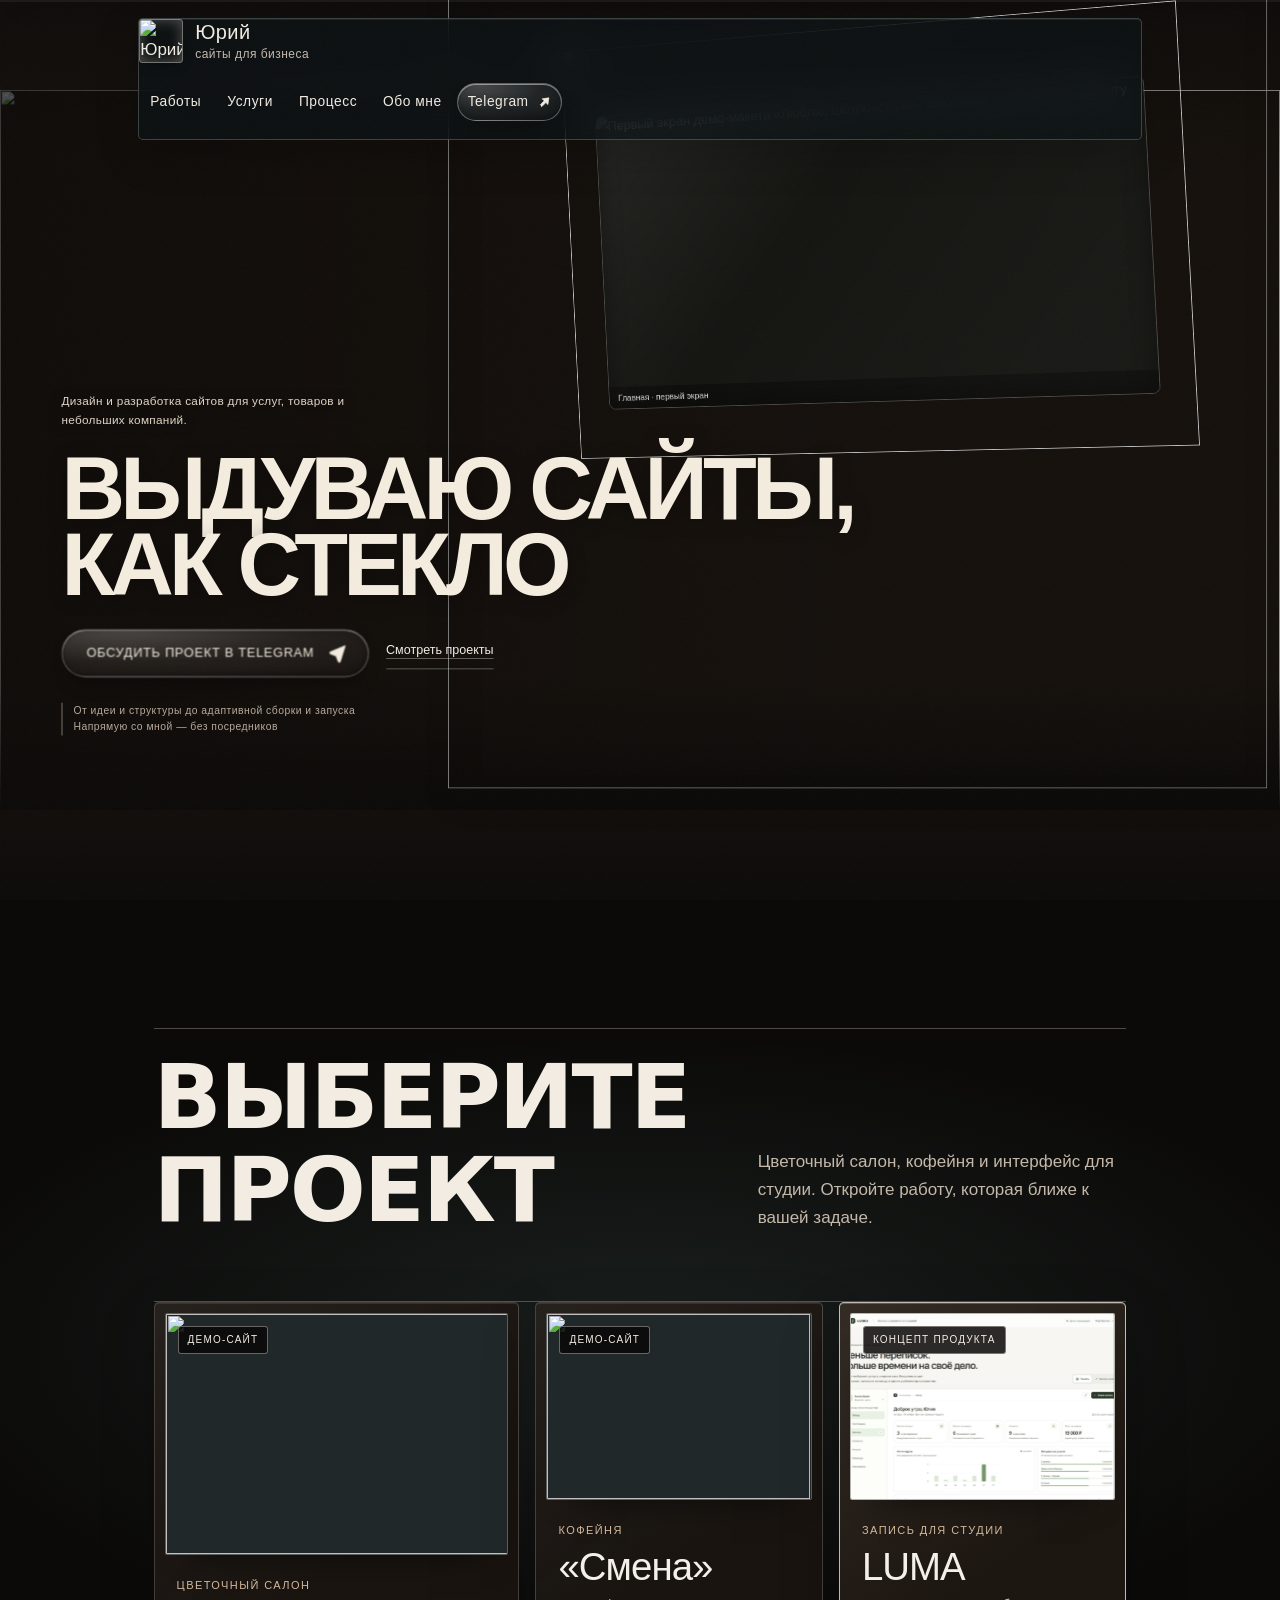
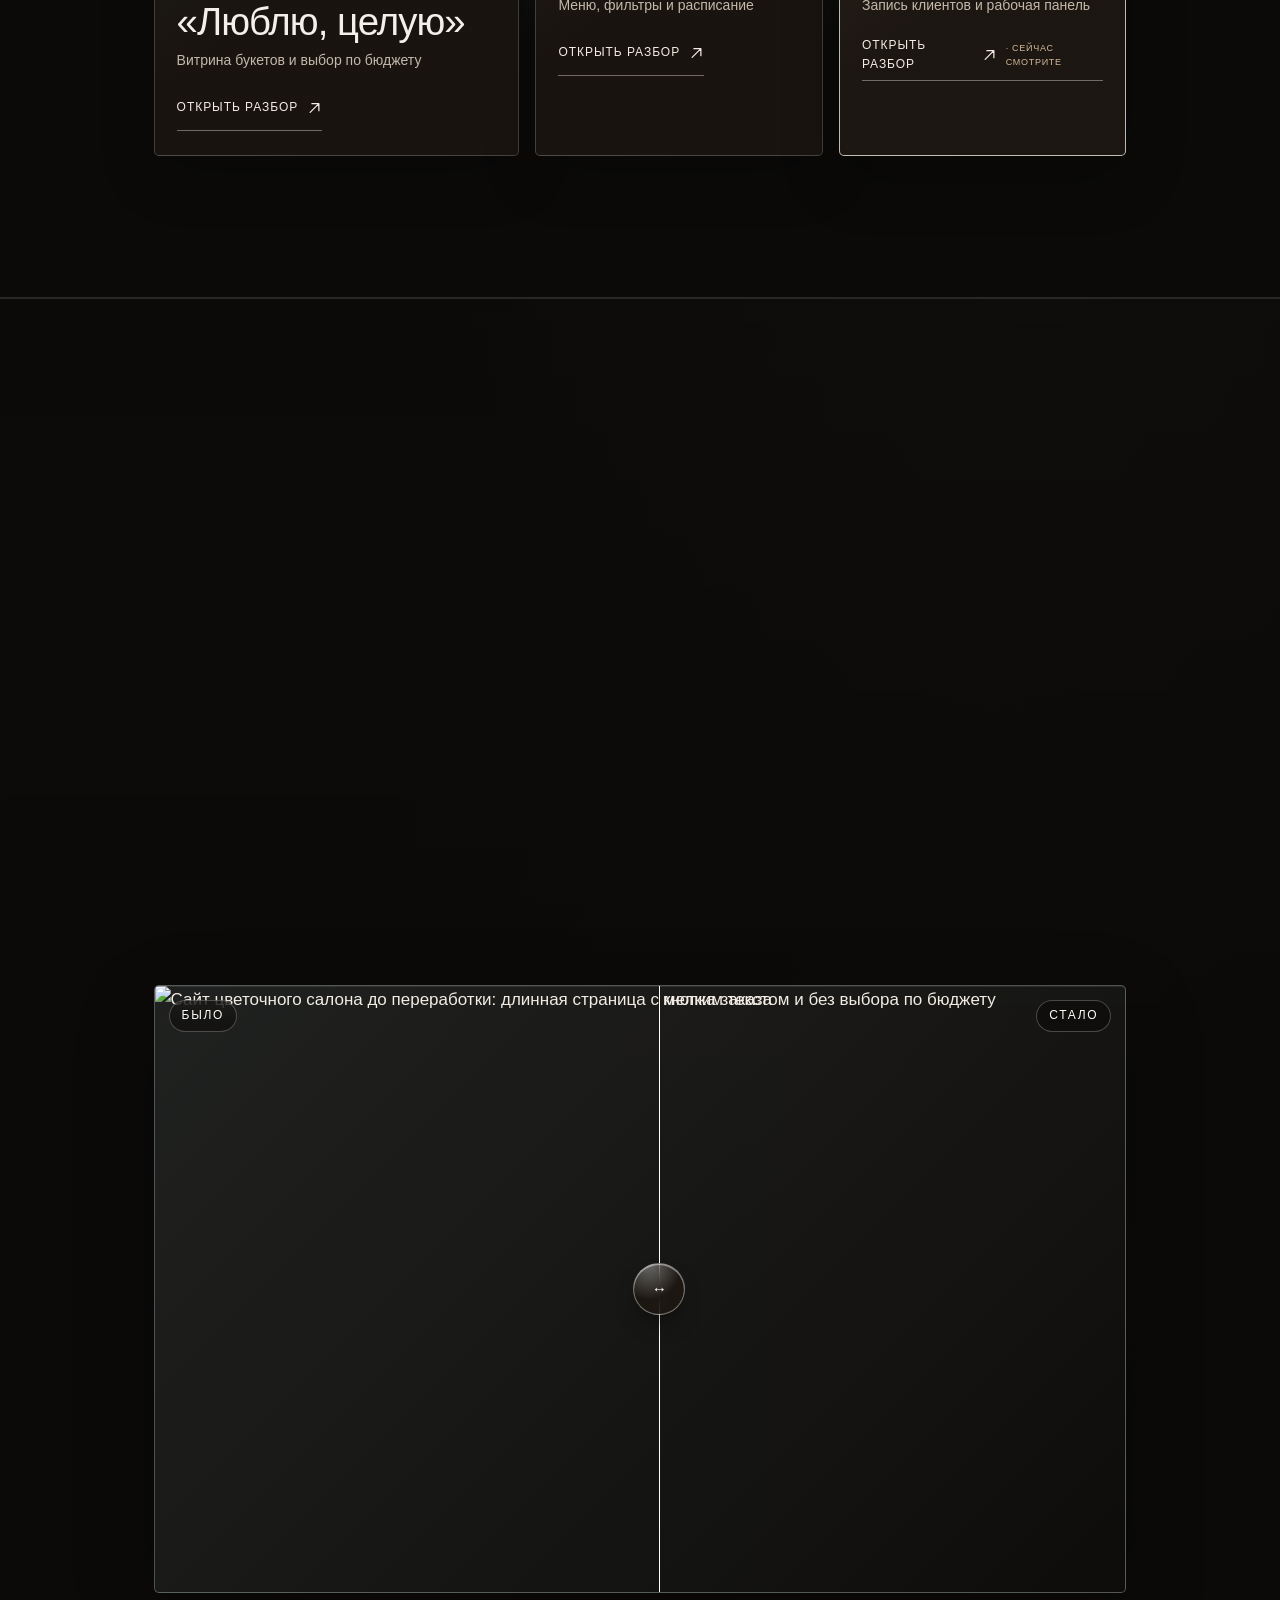
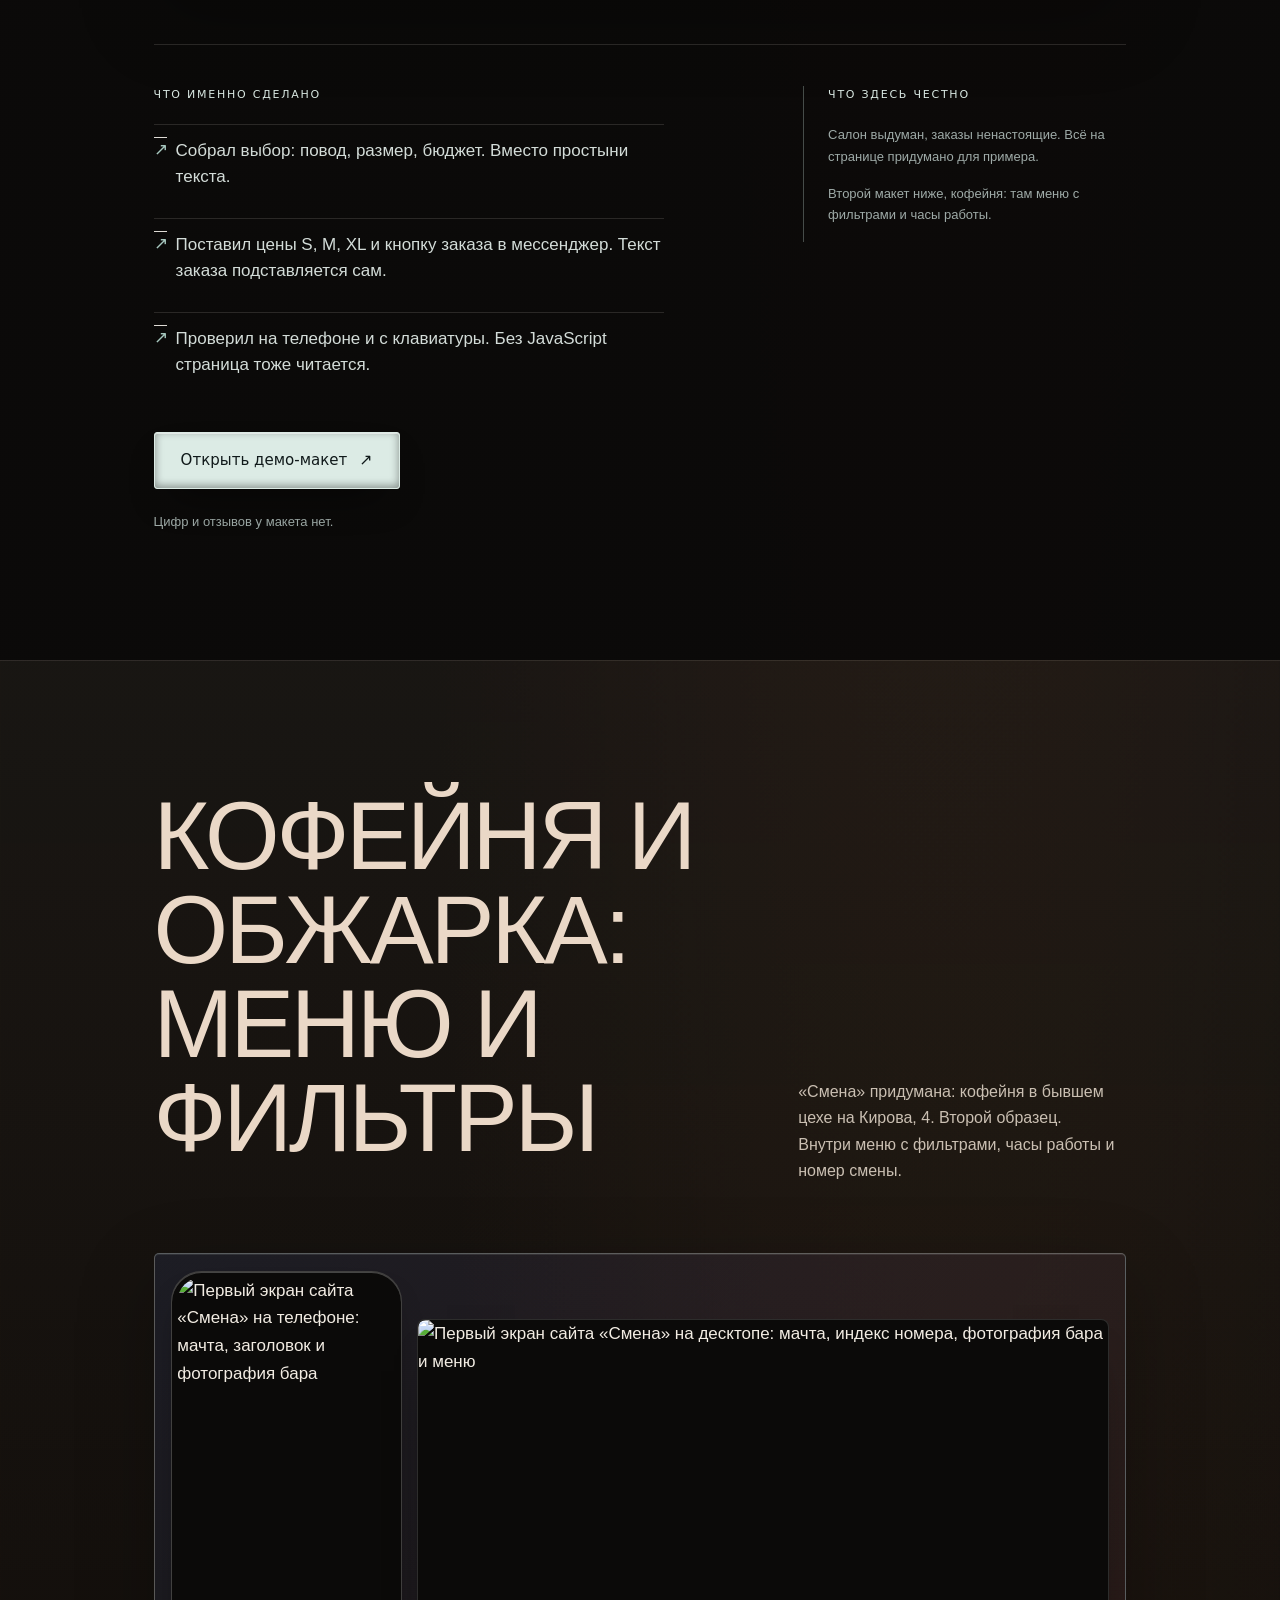
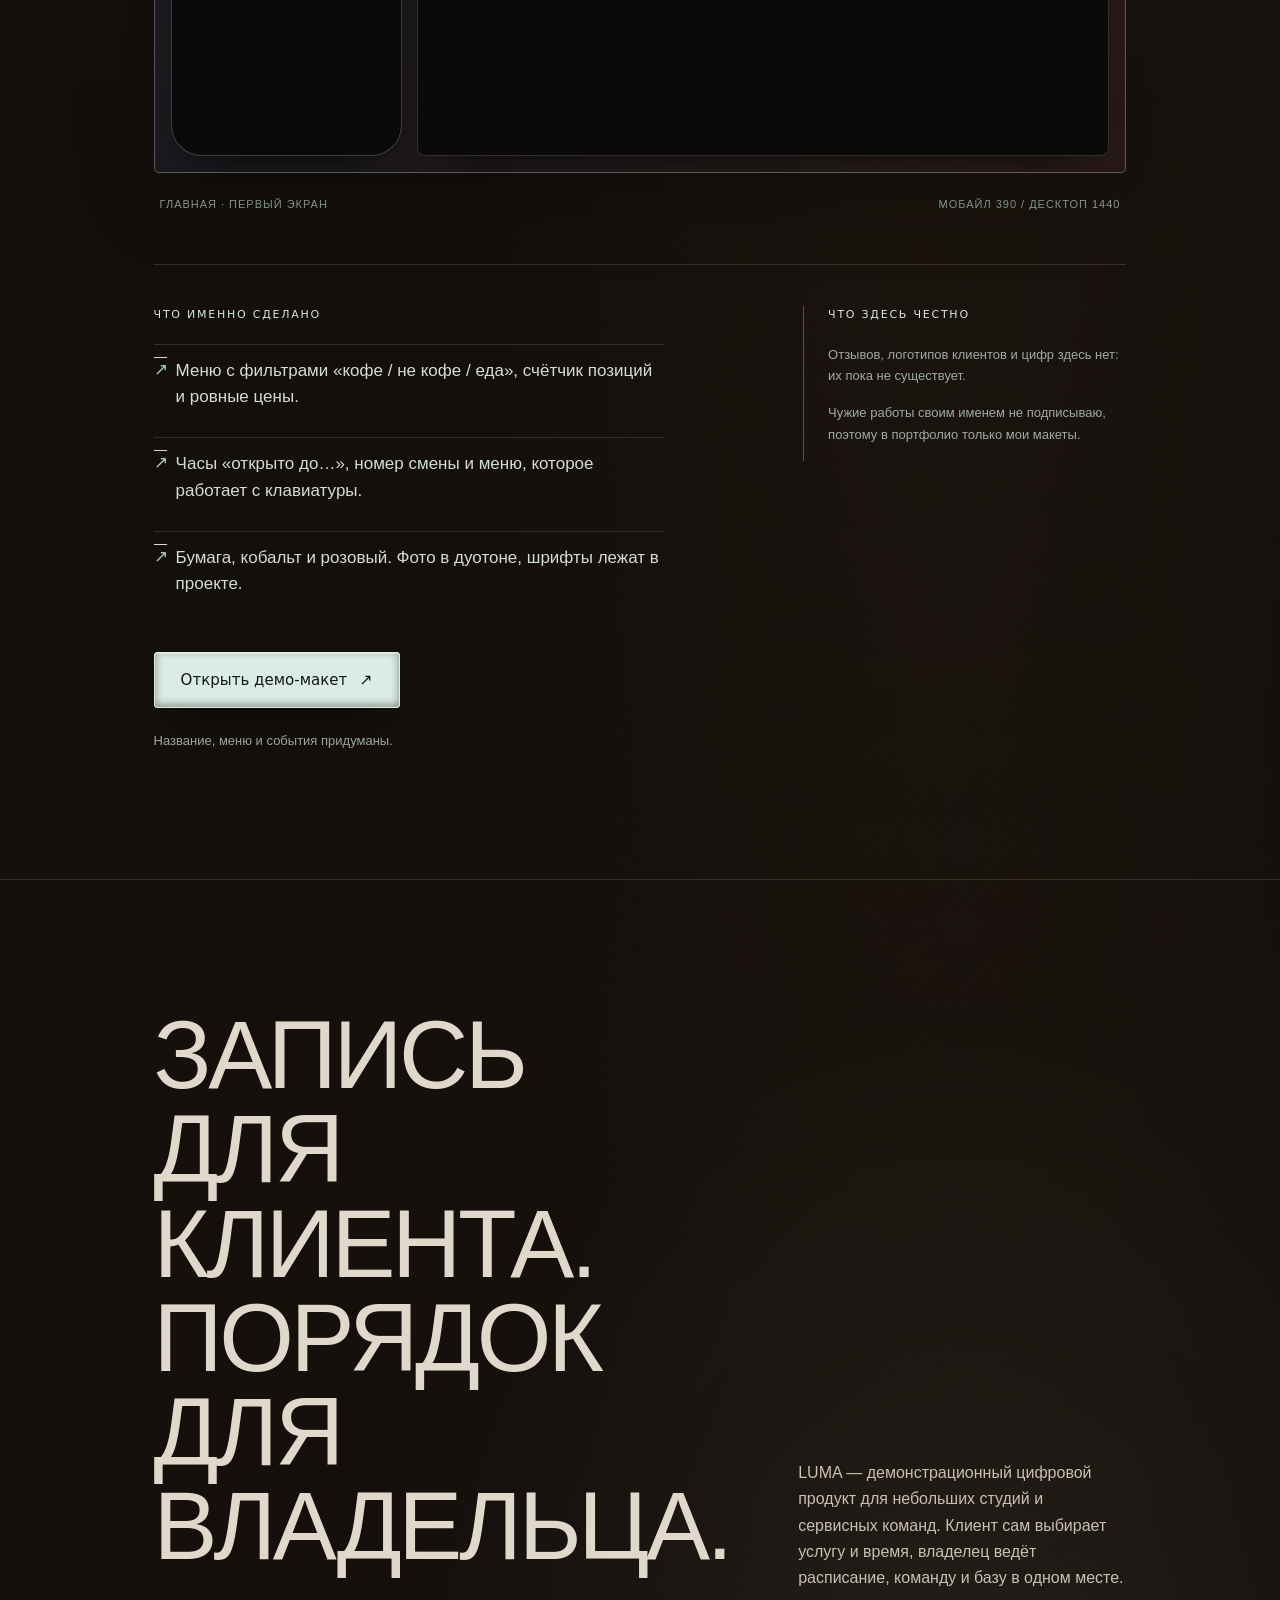
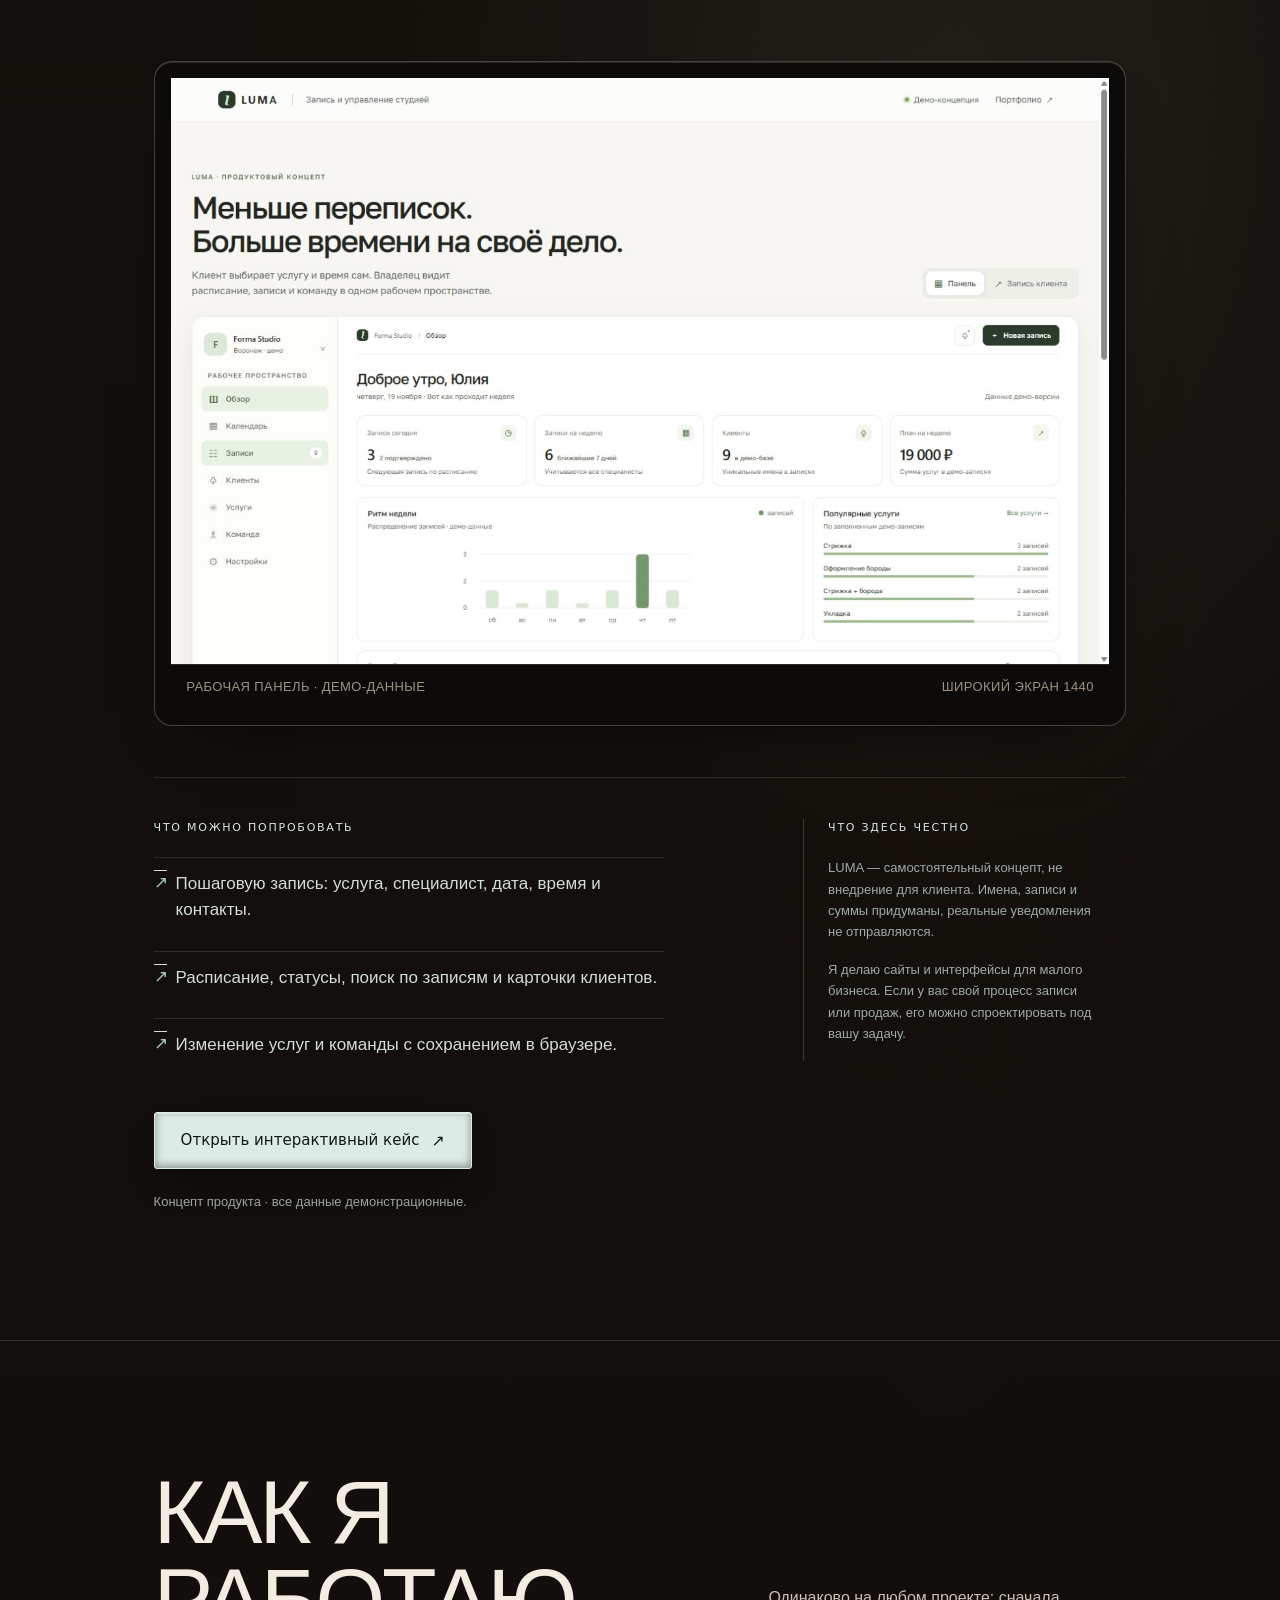
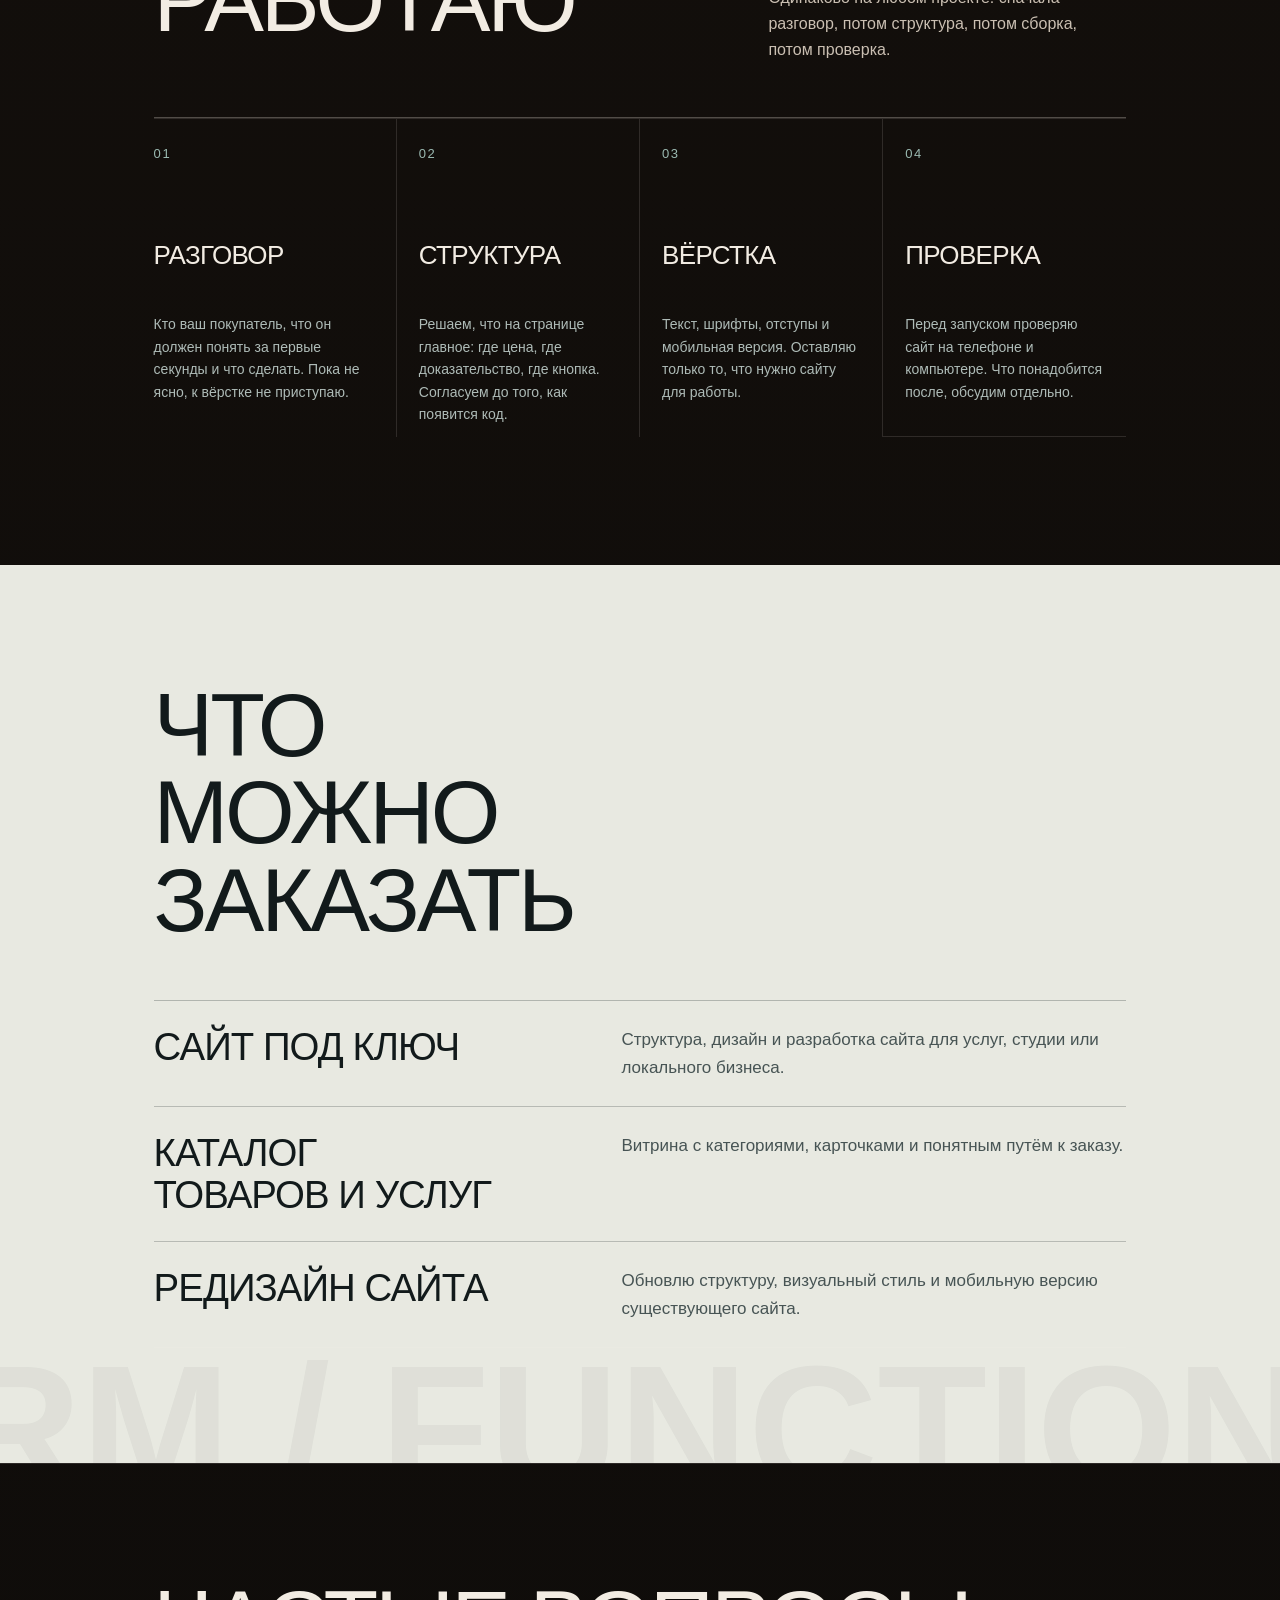
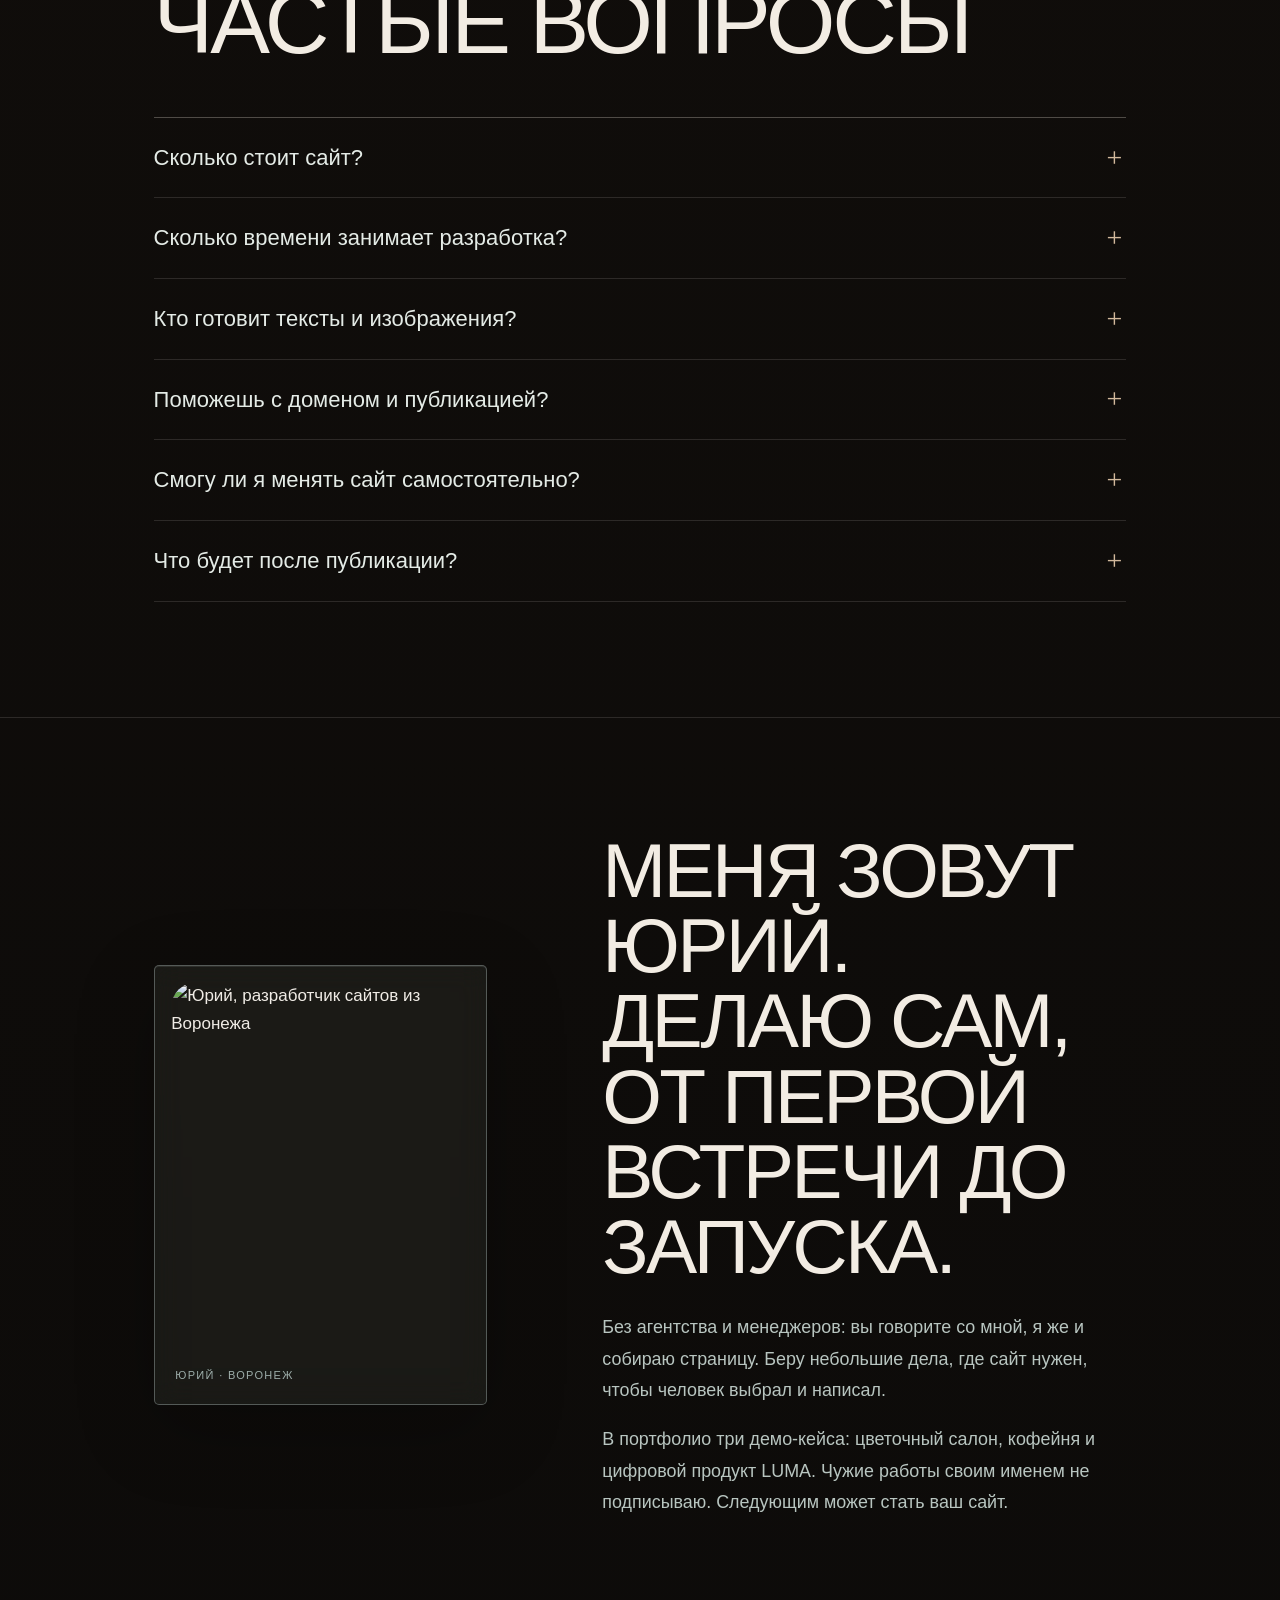
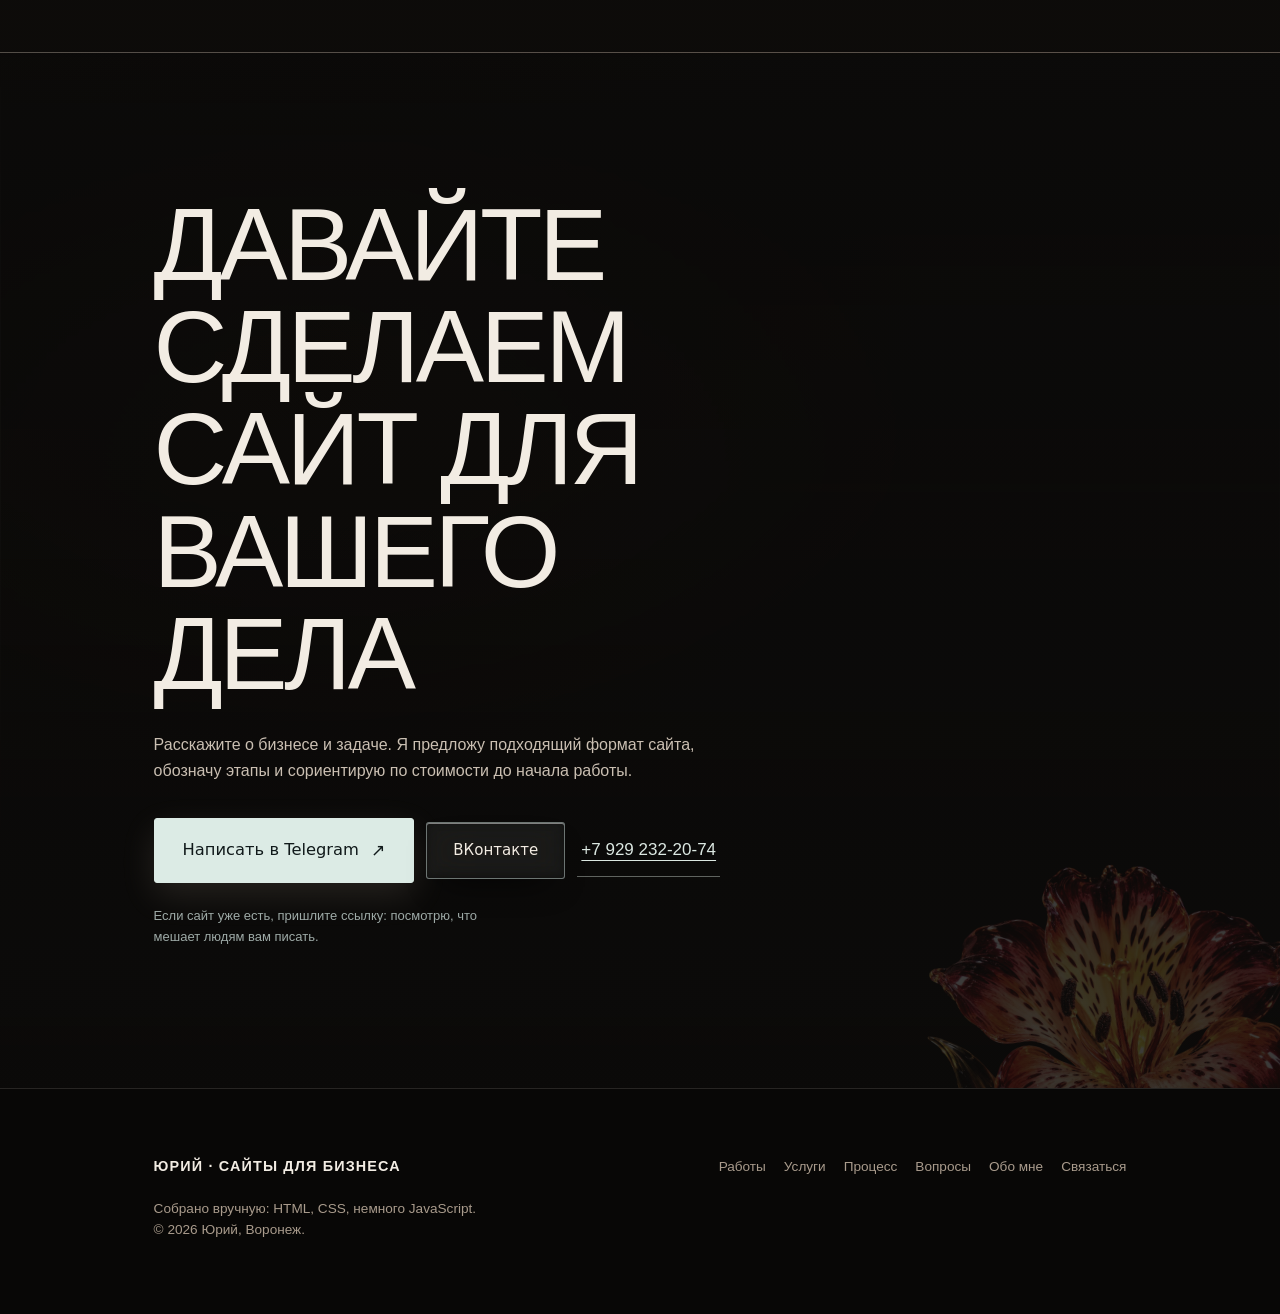
==== commit dcefa8f1: "Refresh asset cache keys for final visual pass" ====
--- a/index.html
+++ b/index.html
@@ -20,7 +20,7 @@
 <link rel="preload" href="assets/hero/workshop.webp" as="image">
 <link rel="stylesheet" href="workshop.css?v=20261120c3">
 <link rel="stylesheet" href="hero.css?v=20261120c4">
-<link rel="stylesheet" href="redesign.css?v=20261120a1">
+<link rel="stylesheet" href="redesign.css?v=20261120b2">
 
 <noscript><style>.hero-stage{opacity:1}</style></noscript>
 </head>
@@ -412,7 +412,7 @@
 <script src="workshop.js?v=20261119c1" defer></script>
 <script src="hero-layout.js?v=20261119c1" defer></script>
 <script src="hero-cta.js?v=20261119a" defer></script>
-<script src="portfolio-motion.js?v=20261120a1" defer></script>
+<script src="portfolio-motion.js?v=20261120b2" defer></script>
 
 </body>
 </html>
--- a/redesign.css
+++ b/redesign.css
@@ -342,3 +342,49 @@
   .case-head h2 { max-width: 12ch; }
   .services::after { display: none; }
 }
+
+
+/* Warm glass finish — keep the workshop's heat, not a cold tech/neon palette. */
+:root {
+  --ink: #0b0a09; --ink-soft: #100d0b; --iron: #16120e;
+  --bone: #f2ece3; --bone-dim: #cabfb2; --muted: #9c9184;
+  --glass-edge: #dedbd5; --glass-light: #f2ece3; --glass-highlight: #fffdf8;
+  --line: rgba(242,236,227,.13); --line-glass: rgba(242,236,227,.28);
+  --accent-glass: #e6d3bd; --accent-ink: #20170f;
+}
+body {
+  background: radial-gradient(ellipse at 74% 7%,rgba(180,111,55,.10),transparent 36rem),
+    linear-gradient(180deg,#0b0a09 0%,#15100c 48%,#0b0a09 100%);
+}
+::selection { background: #e6d3bd; color: #17100b; }
+.lead { color: #cabfb2; }
+.hero-intro { color: #e0d4c5; }
+.hero-facts { color: #b7a99a; border-left-color: rgba(230,211,189,.62); }
+.hero-secondary { color: #f2ece3; }
+.case-index__head p,.case-shelf__description { color: #c4b8aa; }
+.case-shelf__type { color: #d2b99c; }
+.case-shelf__stage { background: rgba(11,9,7,.86); border-color: rgba(242,236,227,.4); color: #f2ece3; }
+.case-shelf__item { border-color: rgba(242,236,227,.2); background: linear-gradient(145deg,rgba(242,236,227,.08),rgba(242,236,227,.015) 55%),#15100c; }
+.case-shelf__item:hover { border-color: rgba(242,236,227,.65); background-color: #1d1711; }
+.case-shelf__link { color: #f2ece3; border-color: rgba(242,236,227,.4); }
+.case-shelf__item:hover .case-shelf__link { border-color: #fffdf8; }
+.case-shelf__item.is-active {
+  border-color: rgba(242,236,227,.76);
+  background: linear-gradient(145deg,rgba(230,211,189,.14),rgba(242,236,227,.025) 58%),#17110c;
+  box-shadow: 0 22px 60px rgba(0,0,0,.24),inset 0 1px rgba(255,253,248,.22);
+}
+.case-shelf__item.is-active .case-shelf__image { border-color: rgba(242,236,227,.72); }
+.case-shelf__item.is-active .case-shelf__link::after {
+  content: " · СЕЙЧАС СМОТРИТЕ"; color: #d2b99c; font-size: 9px; letter-spacing: .08em;
+}
+.case--smena .case-head h2 { color: #ead8c7; }
+.case--luma .case-head h2 { color: #e0d8cb; }
+.case-shelf__item::after { background: radial-gradient(360px circle at var(--pointer-x,50%) var(--pointer-y,50%),rgba(242,226,205,.13),transparent 68%); }
+.faq-item summary::after { color: #d2b99c; }
+.contact { background: linear-gradient(115deg,rgba(16,12,9,.97),rgba(35,23,15,.88)); }
+.contact .btn--big { box-shadow: 0 12px 35px rgba(230,211,189,.12); }
+.contact .btn--big:hover { box-shadow: 0 16px 44px rgba(230,211,189,.22); }
+.foot { background: #080706; }
+.foot-brand { color: #f2ece3; }
+.foot-nav a,.foot-note { color: #a99b8c; }
+@media (prefers-reduced-motion: reduce) { .case-shelf__item.is-active { box-shadow: none; } }
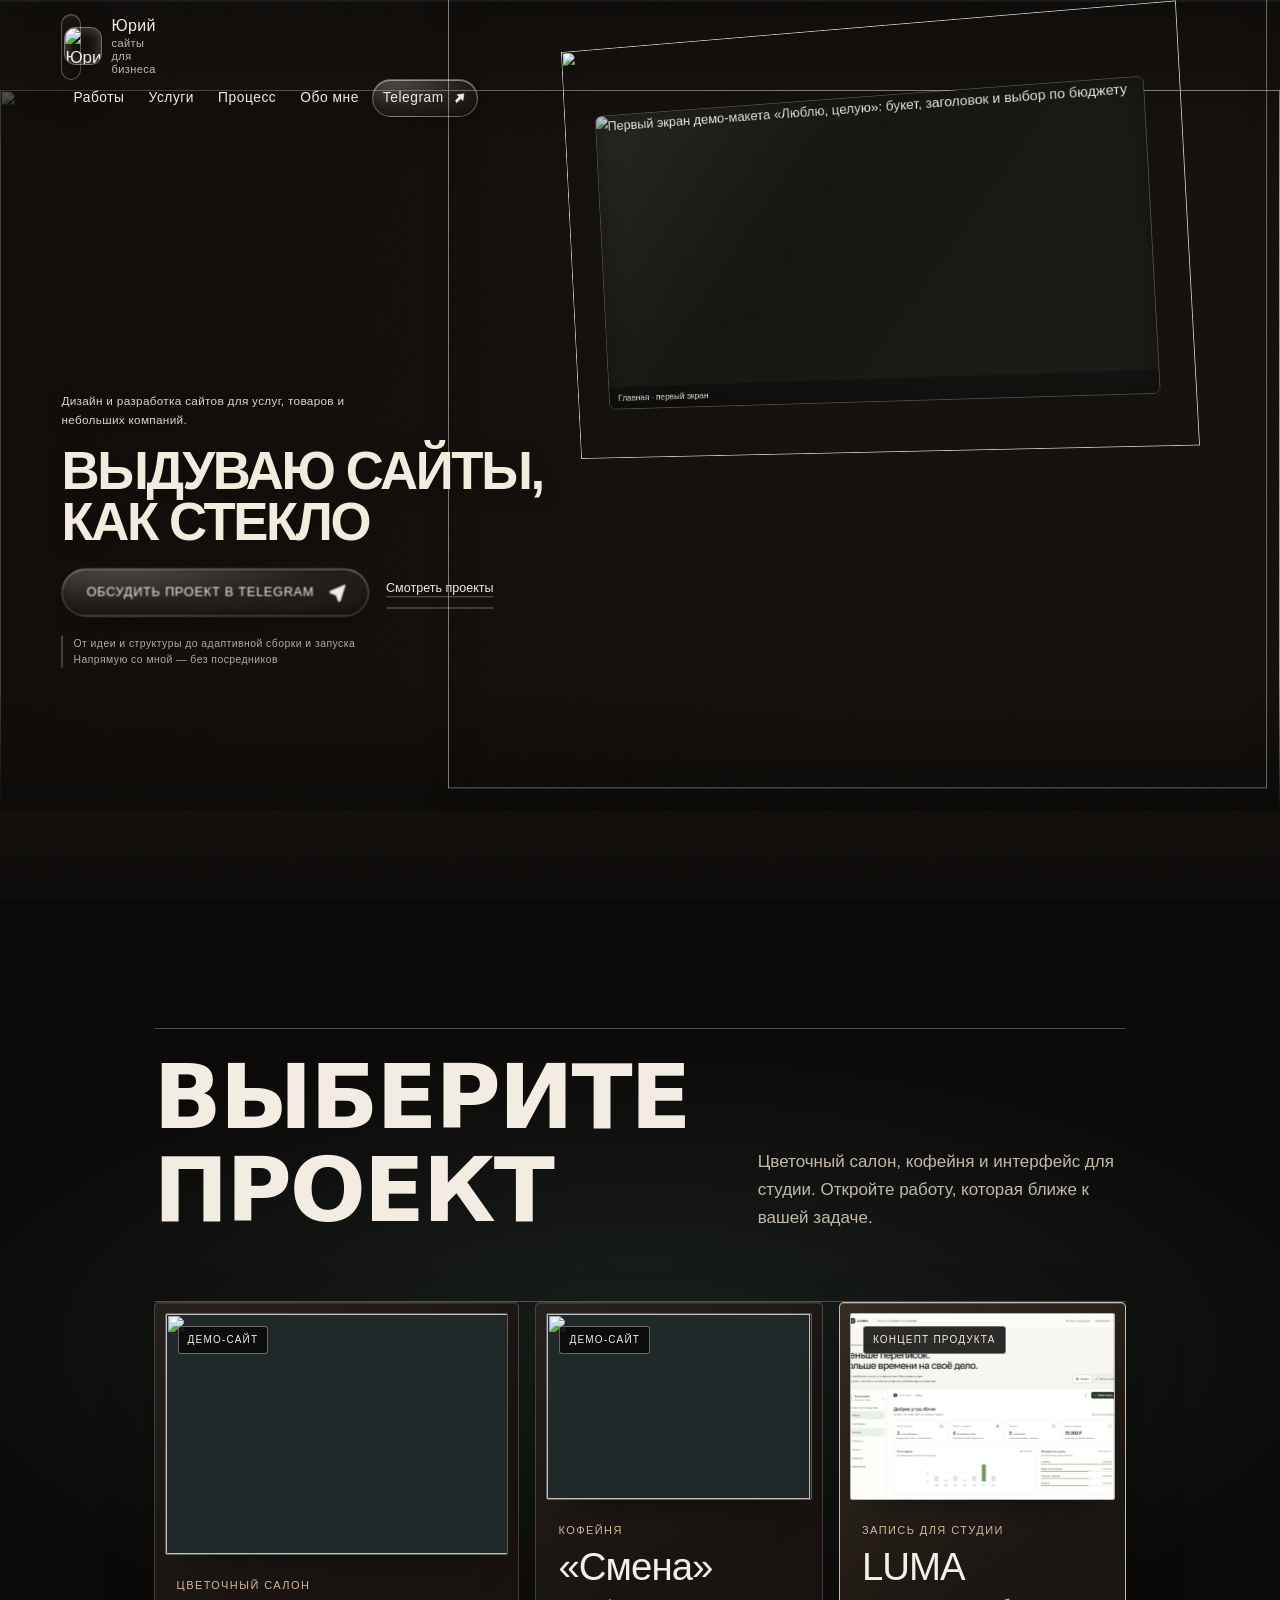
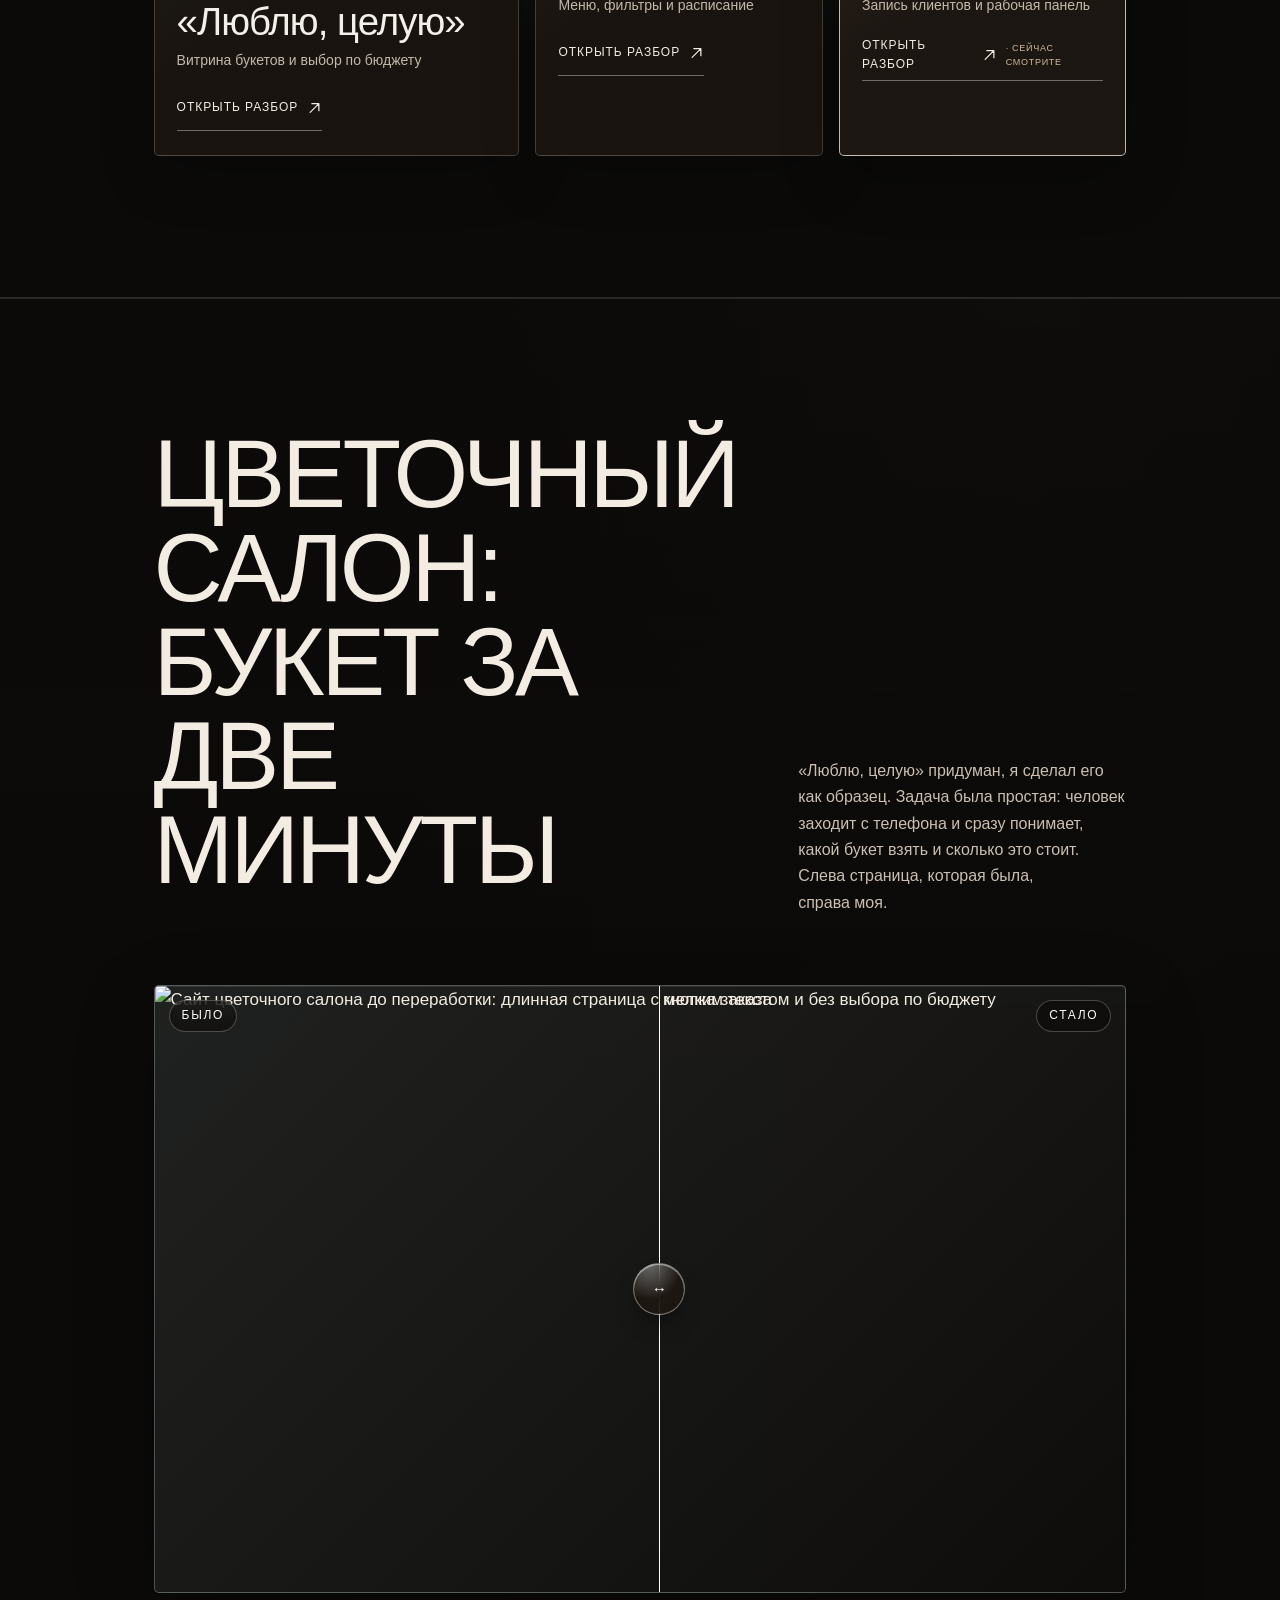
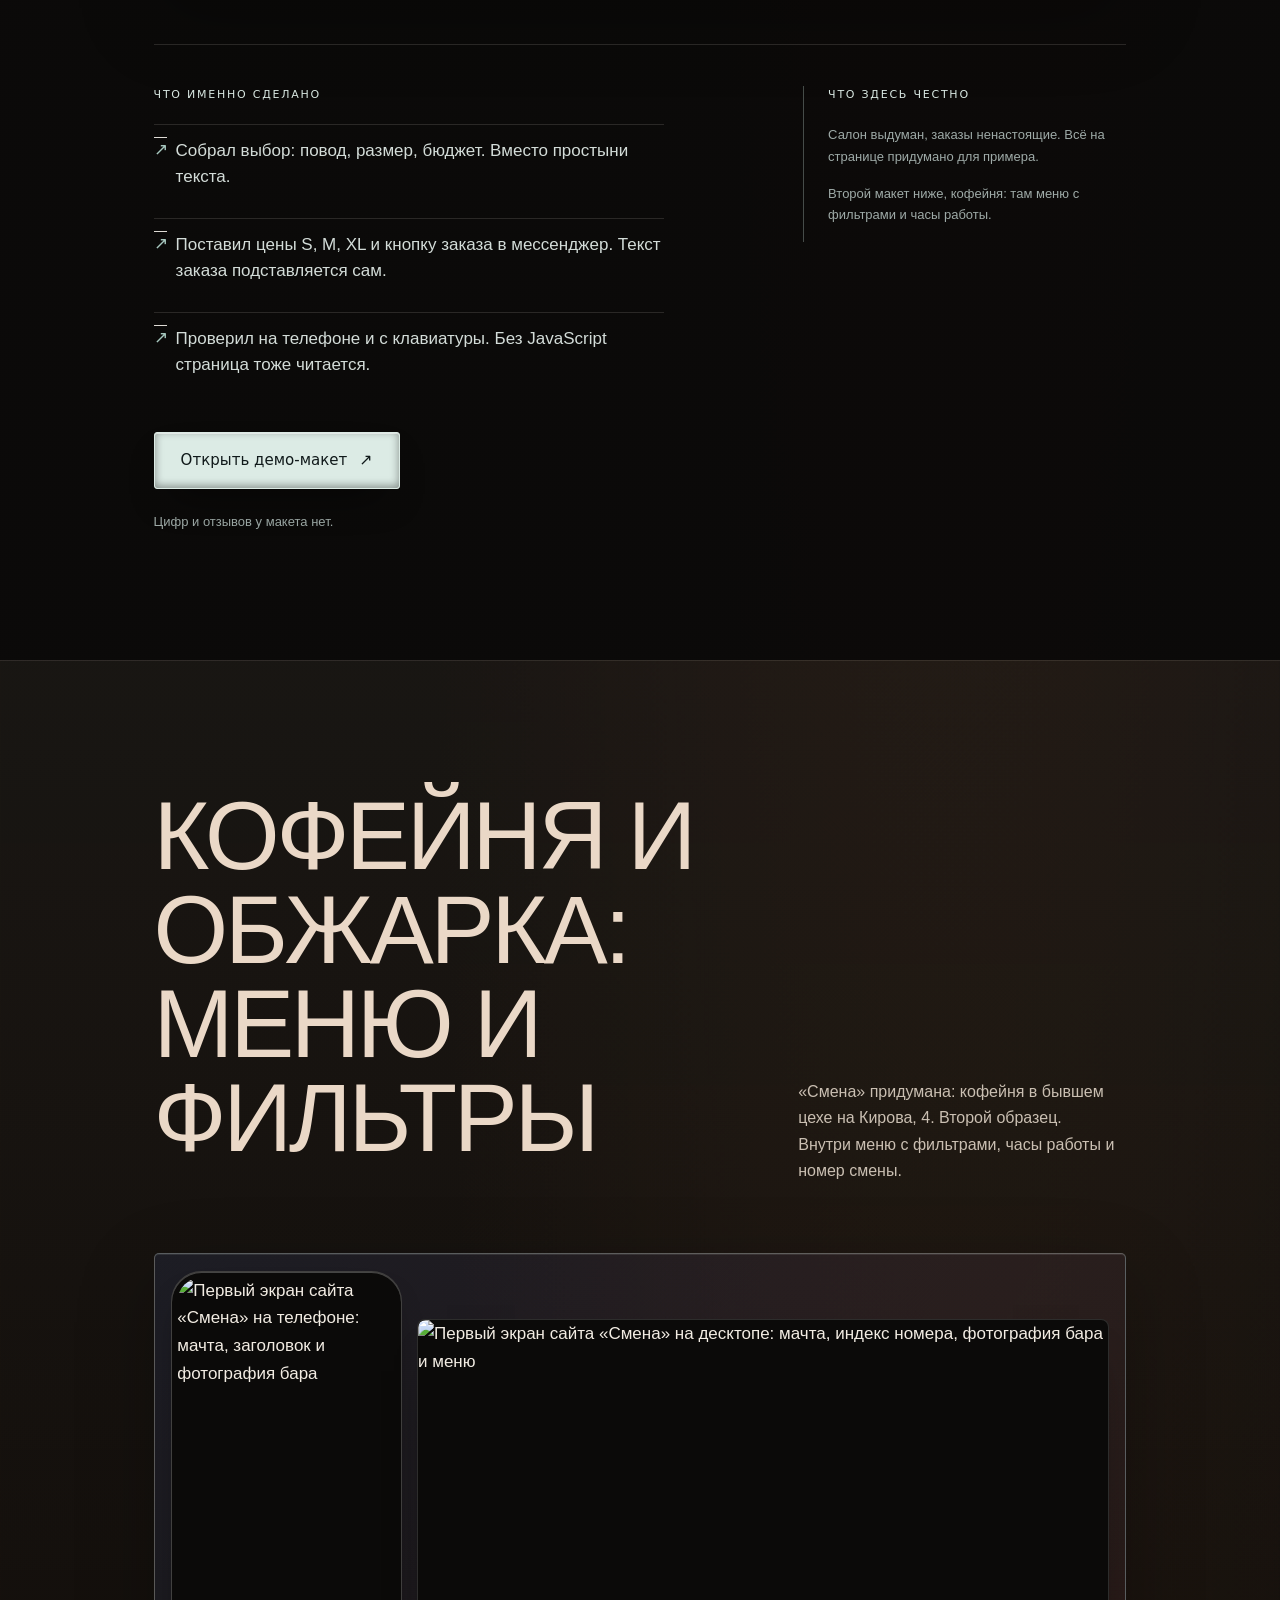
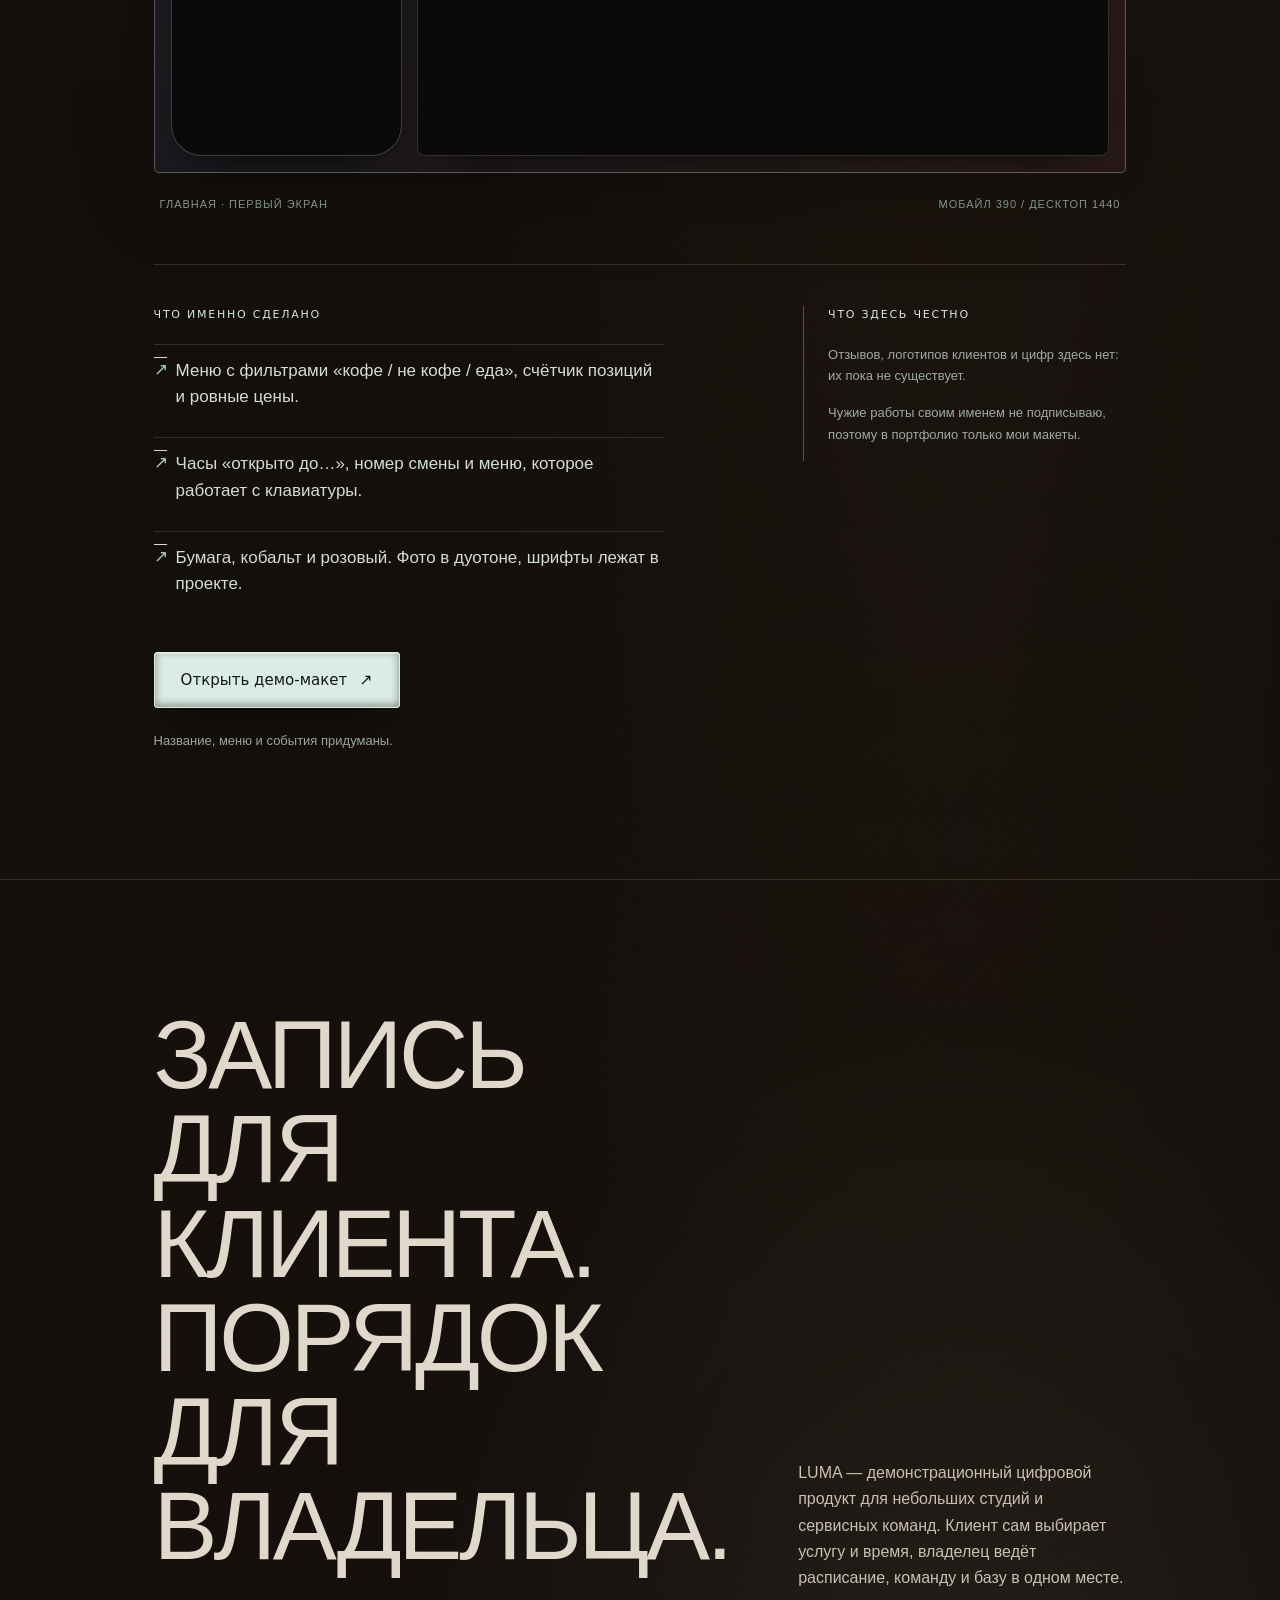
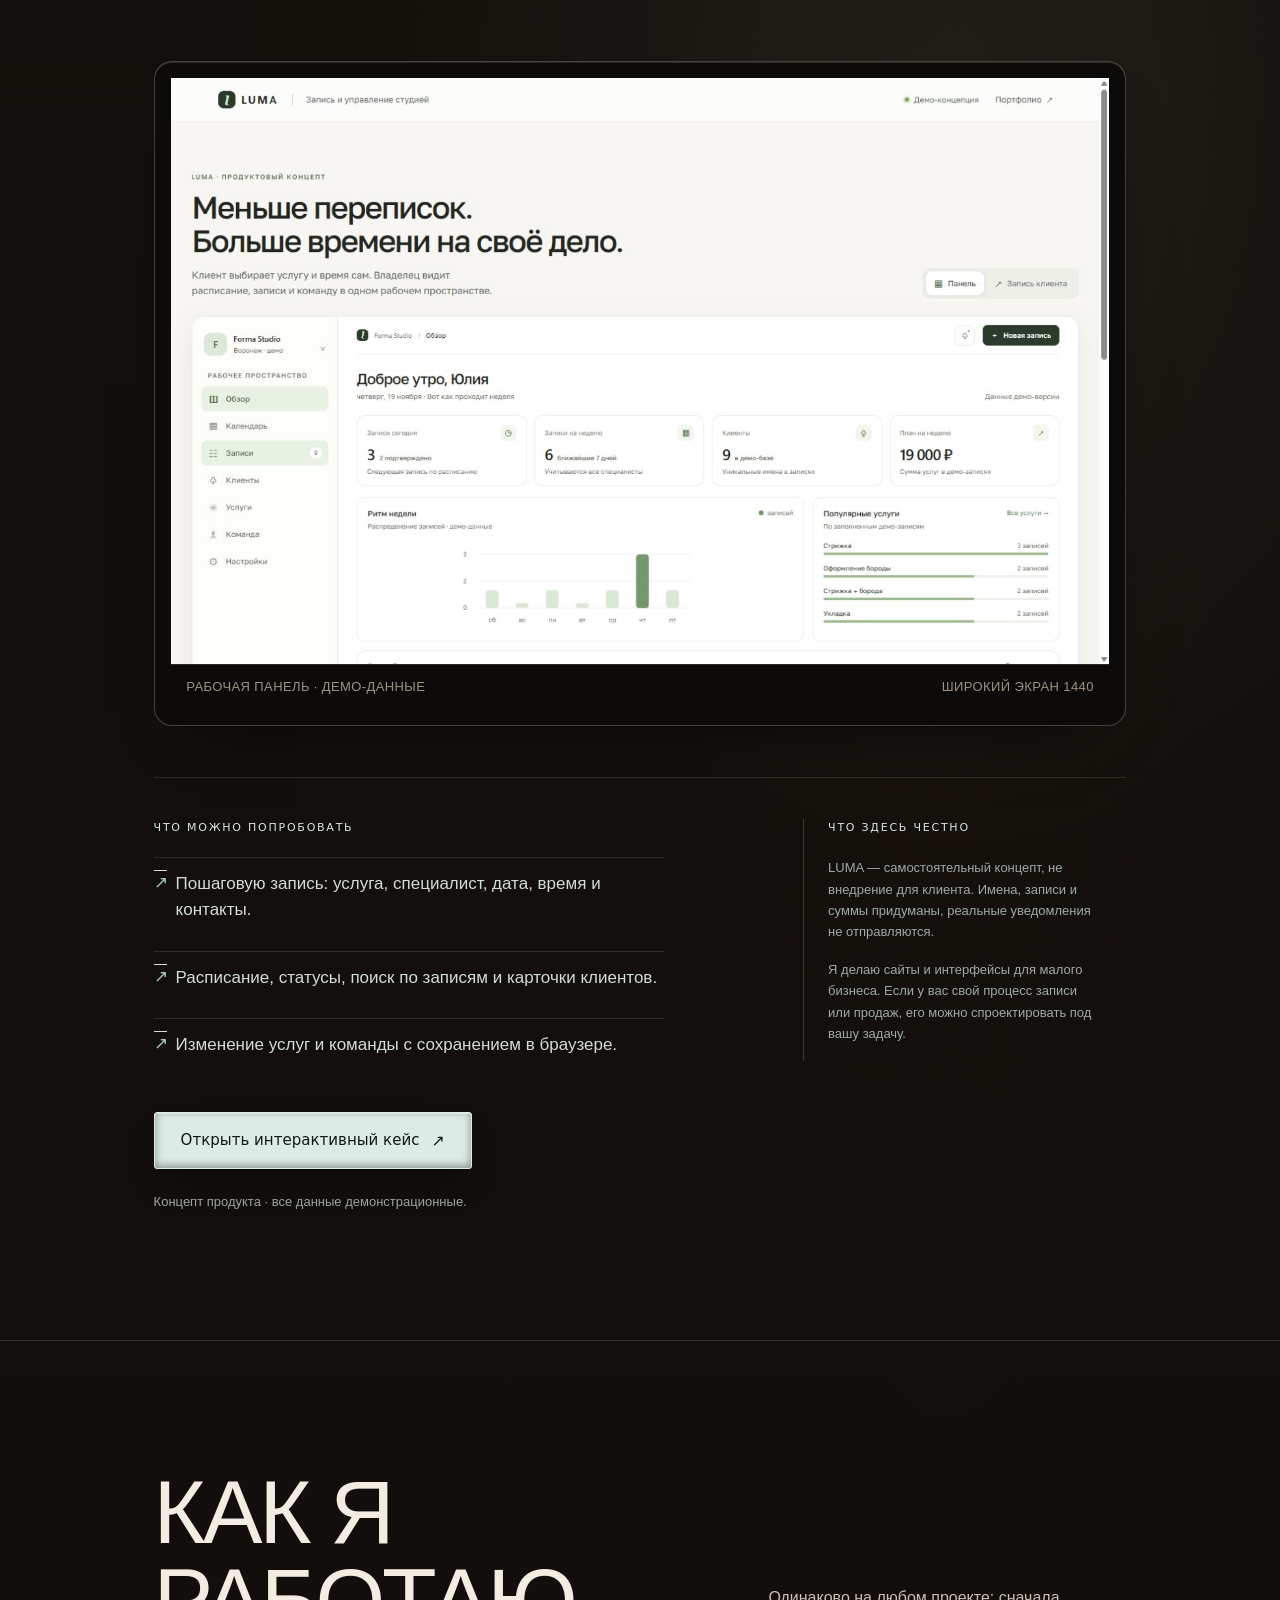
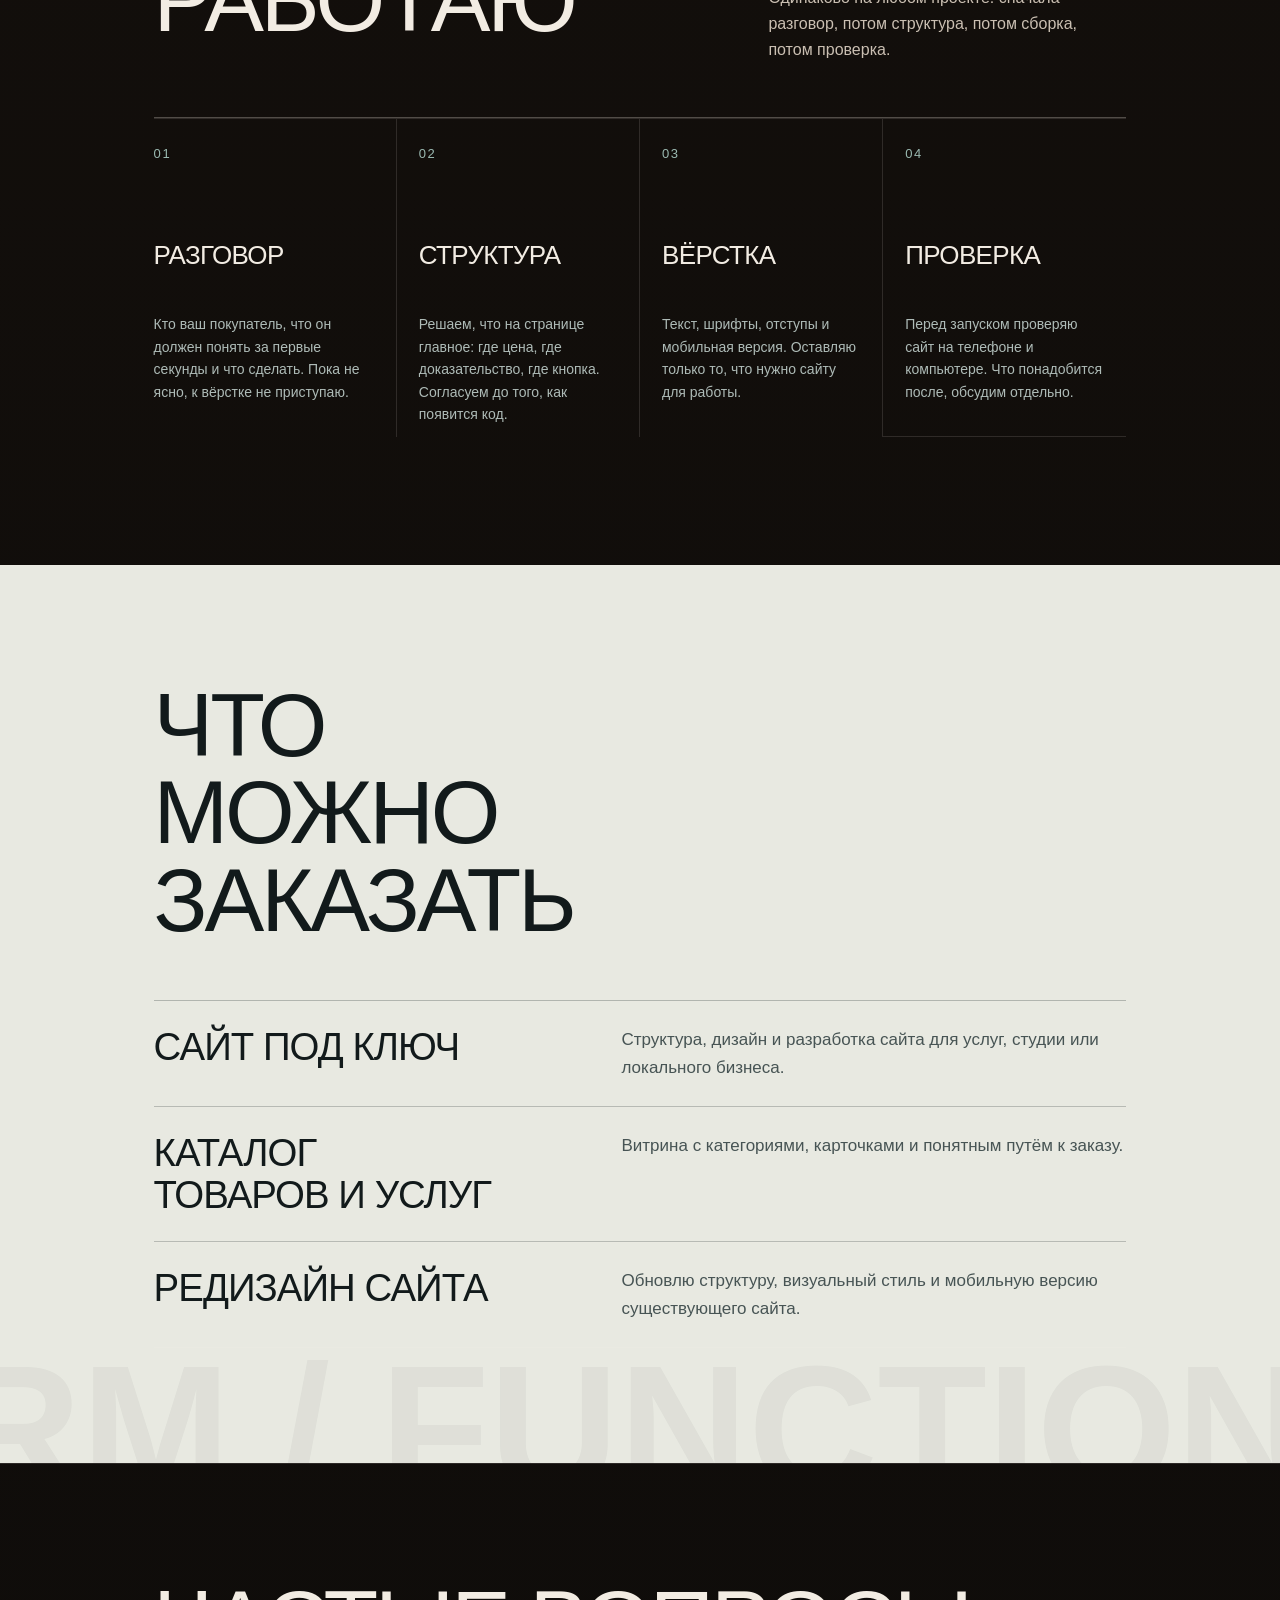
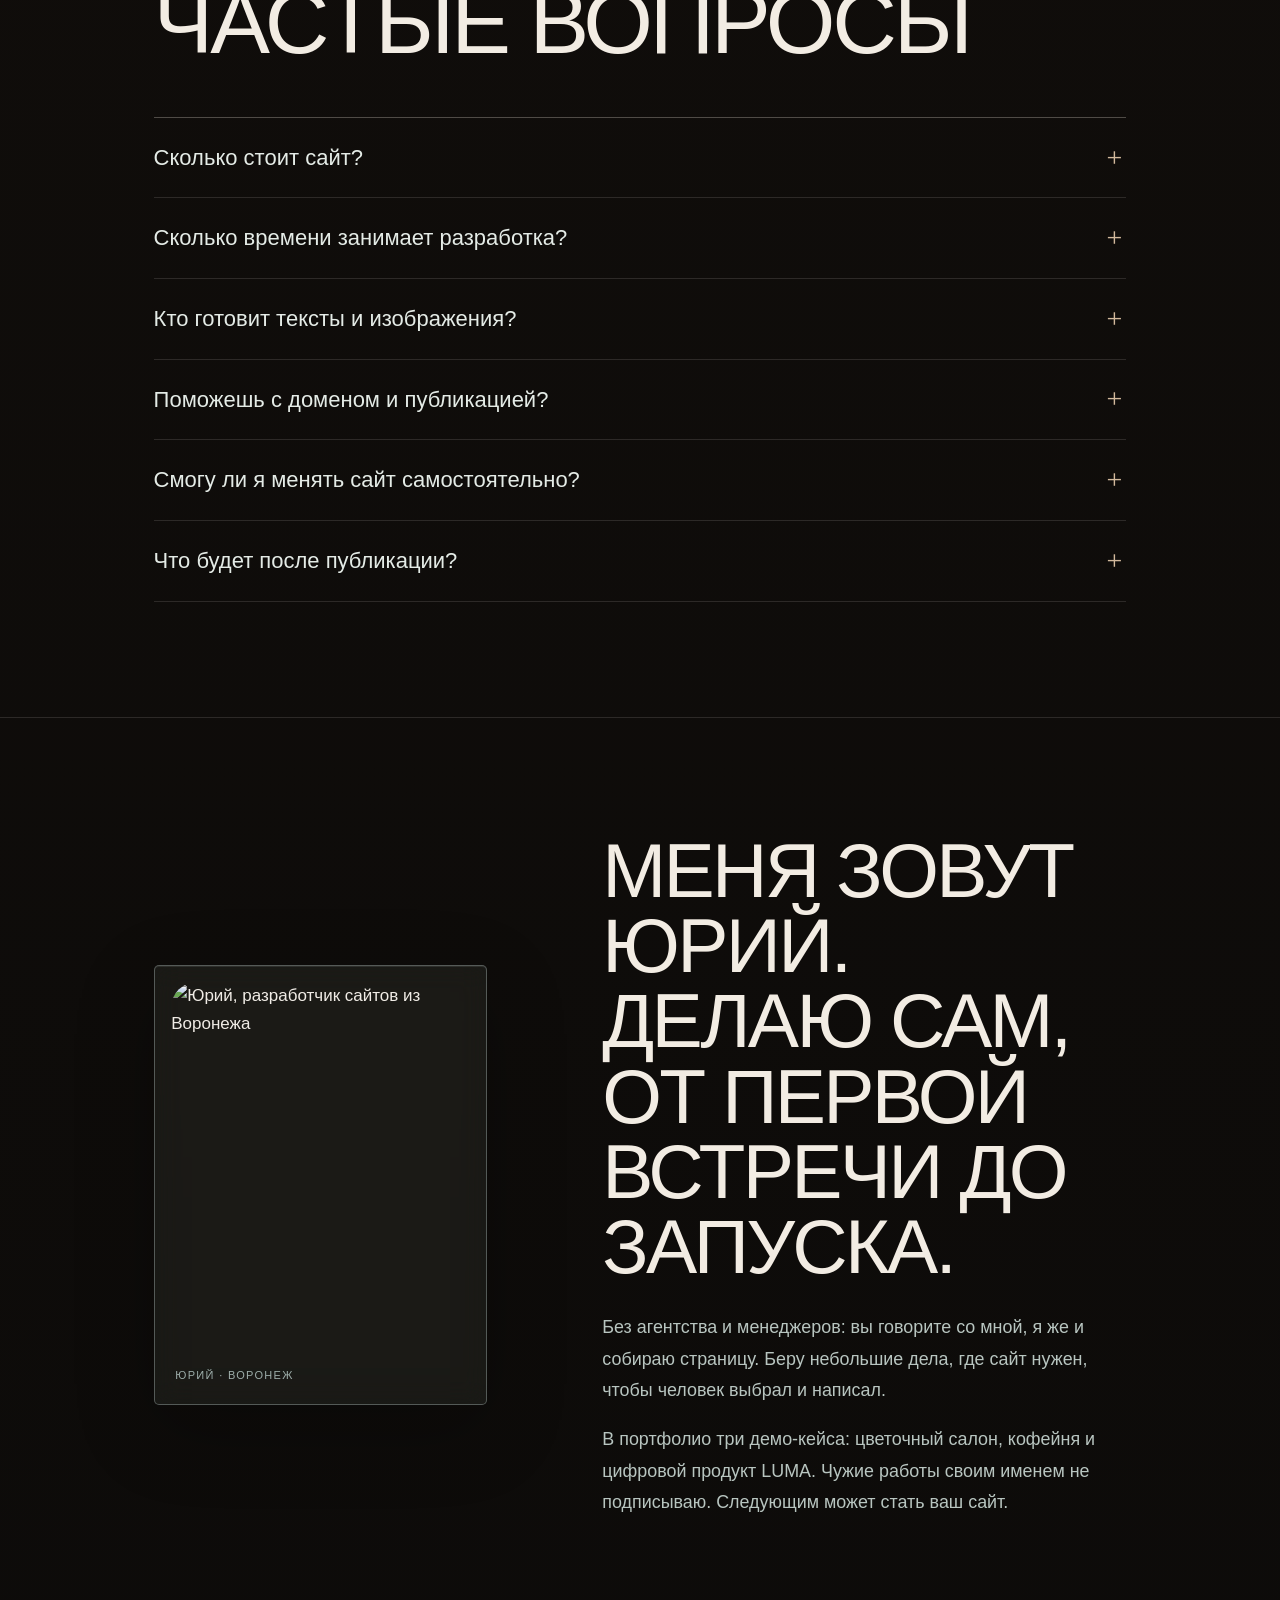
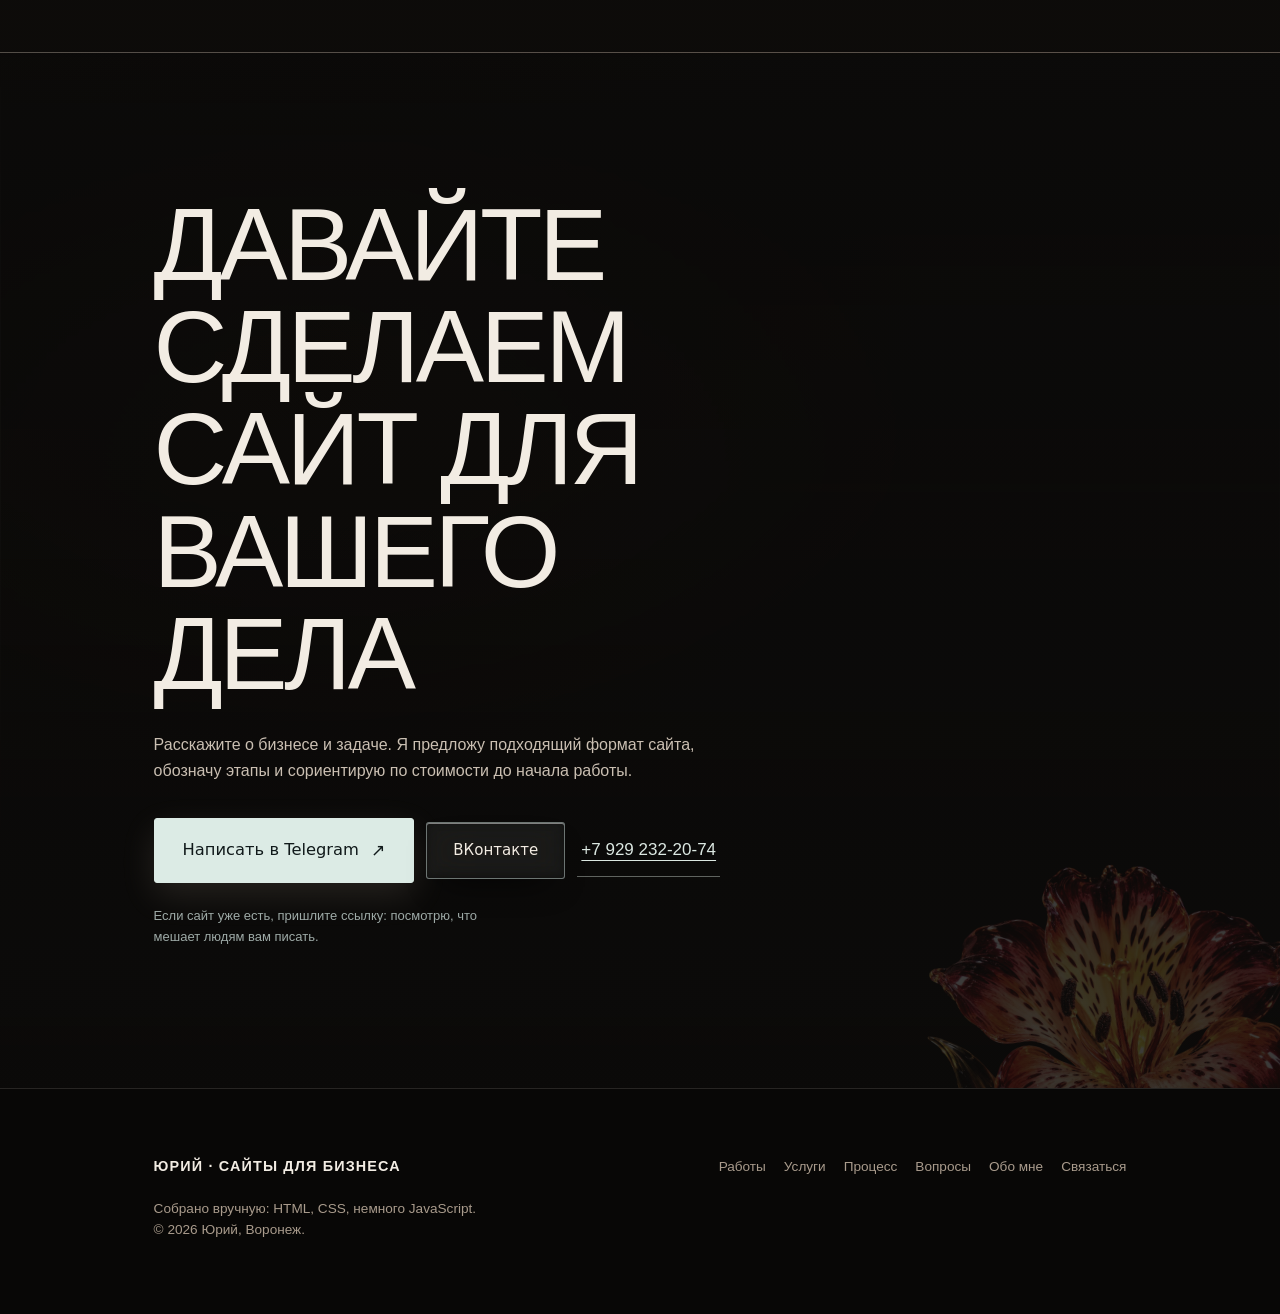
==== commit f58af6fc: "Refresh redesign stylesheet cache" ====
--- a/index.html
+++ b/index.html
@@ -20,7 +20,7 @@
 <link rel="preload" href="assets/hero/workshop.webp" as="image">
 <link rel="stylesheet" href="workshop.css?v=20261120c3">
 <link rel="stylesheet" href="hero.css?v=20261120c4">
-<link rel="stylesheet" href="redesign.css?v=20261120b2">
+<link rel="stylesheet" href="redesign.css?v=20261120c1">
 
 <noscript><style>.hero-stage{opacity:1}</style></noscript>
 </head>
--- a/redesign.css
+++ b/redesign.css
@@ -388,3 +388,75 @@
 .foot-brand { color: #f2ece3; }
 .foot-nav a,.foot-note { color: #a99b8c; }
 @media (prefers-reduced-motion: reduce) { .case-shelf__item.is-active { box-shadow: none; } }
+
+
+/* Final hero composition: compact navigation stays clear of the glass exhibit. */
+@media (min-width: 881px) {
+  .head {
+    position: absolute;
+    inset: 14px auto auto 4.8%;
+    z-index: 20;
+    width: auto;
+    padding: 0;
+  }
+  .head-wrap {
+    width: auto;
+    max-width: none;
+    margin: 0;
+    padding: 0;
+    justify-content: flex-start;
+  }
+  .head-bar.glass {
+    display: inline-flex;
+    width: auto;
+    max-width: min(720px, 48vw);
+    min-height: 66px;
+    padding: 7px 10px 7px 8px;
+    gap: 12px;
+    border: 1px solid rgba(242,236,227,.32);
+    border-radius: 22px;
+    background: linear-gradient(135deg,rgba(28,24,20,.78),rgba(12,11,10,.64));
+    box-shadow: 0 12px 38px rgba(0,0,0,.28),inset 0 1px rgba(255,255,255,.16);
+    backdrop-filter: blur(24px) saturate(125%);
+    -webkit-backdrop-filter: blur(24px) saturate(125%);
+  }
+  .brand { gap: 9px; padding: 2px 8px 2px 2px; }
+  .brand-avatar { width: 38px; height: 38px; border-radius: 11px; }
+  .brand-name { font-size: 16px; }
+  .brand-note { margin-top: 2px; font-size: 11px; }
+  .tabs { gap: 2px; }
+  .tab {
+    min-height: 40px;
+    padding: 9px 10px;
+    border-radius: 999px;
+    font-size: 13px;
+    white-space: nowrap;
+  }
+  .tab--accent {
+    padding-inline: 13px;
+    border: 1px solid rgba(242,236,227,.34);
+    background: rgba(242,236,227,.10);
+    color: #f2ece3;
+  }
+  .tab--accent:hover { background: rgba(242,236,227,.2); color: #fffdf8; }
+  .hero-copy { width: 45%; max-width: 720px; }
+  .hero-copy h1 {
+    max-width: 100%;
+    font-size: clamp(54px,5.15vw,88px);
+    line-height: .91;
+    letter-spacing: -.045em;
+    margin-bottom: 24px;
+  }
+  .hero-intro { margin-bottom: 22px; }
+  .hero-facts { margin-top: 24px; }
+}
+@media (min-width: 881px) and (max-width: 1120px) {
+  .head { left: 3%; }
+  .head-bar.glass { max-width: 66vw; }
+  .tab { padding-inline: 8px; font-size: 12px; }
+  .hero-copy { width: 47%; }
+  .hero-copy h1 { font-size: clamp(52px,5.4vw,68px); }
+}
+@media (max-width: 880px) {
+  .head-bar.glass { border-radius: 20px; }
+}
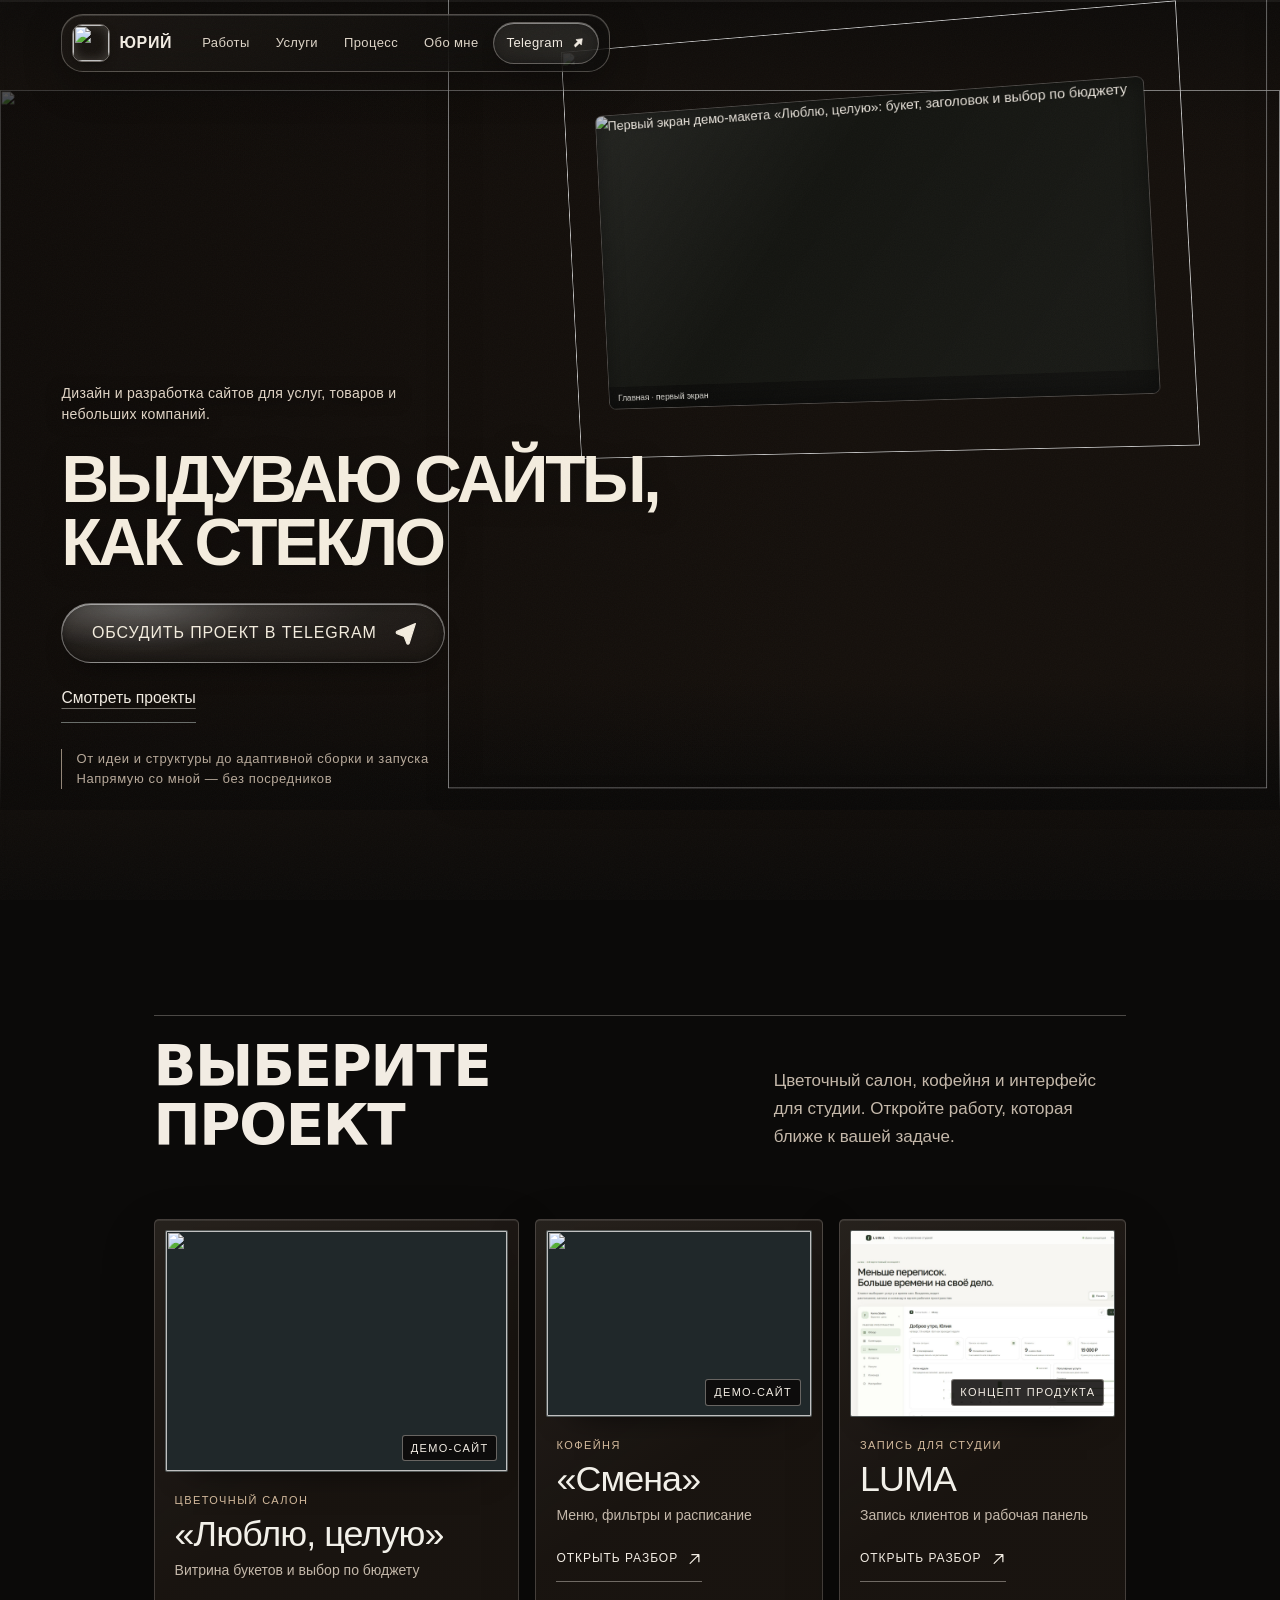
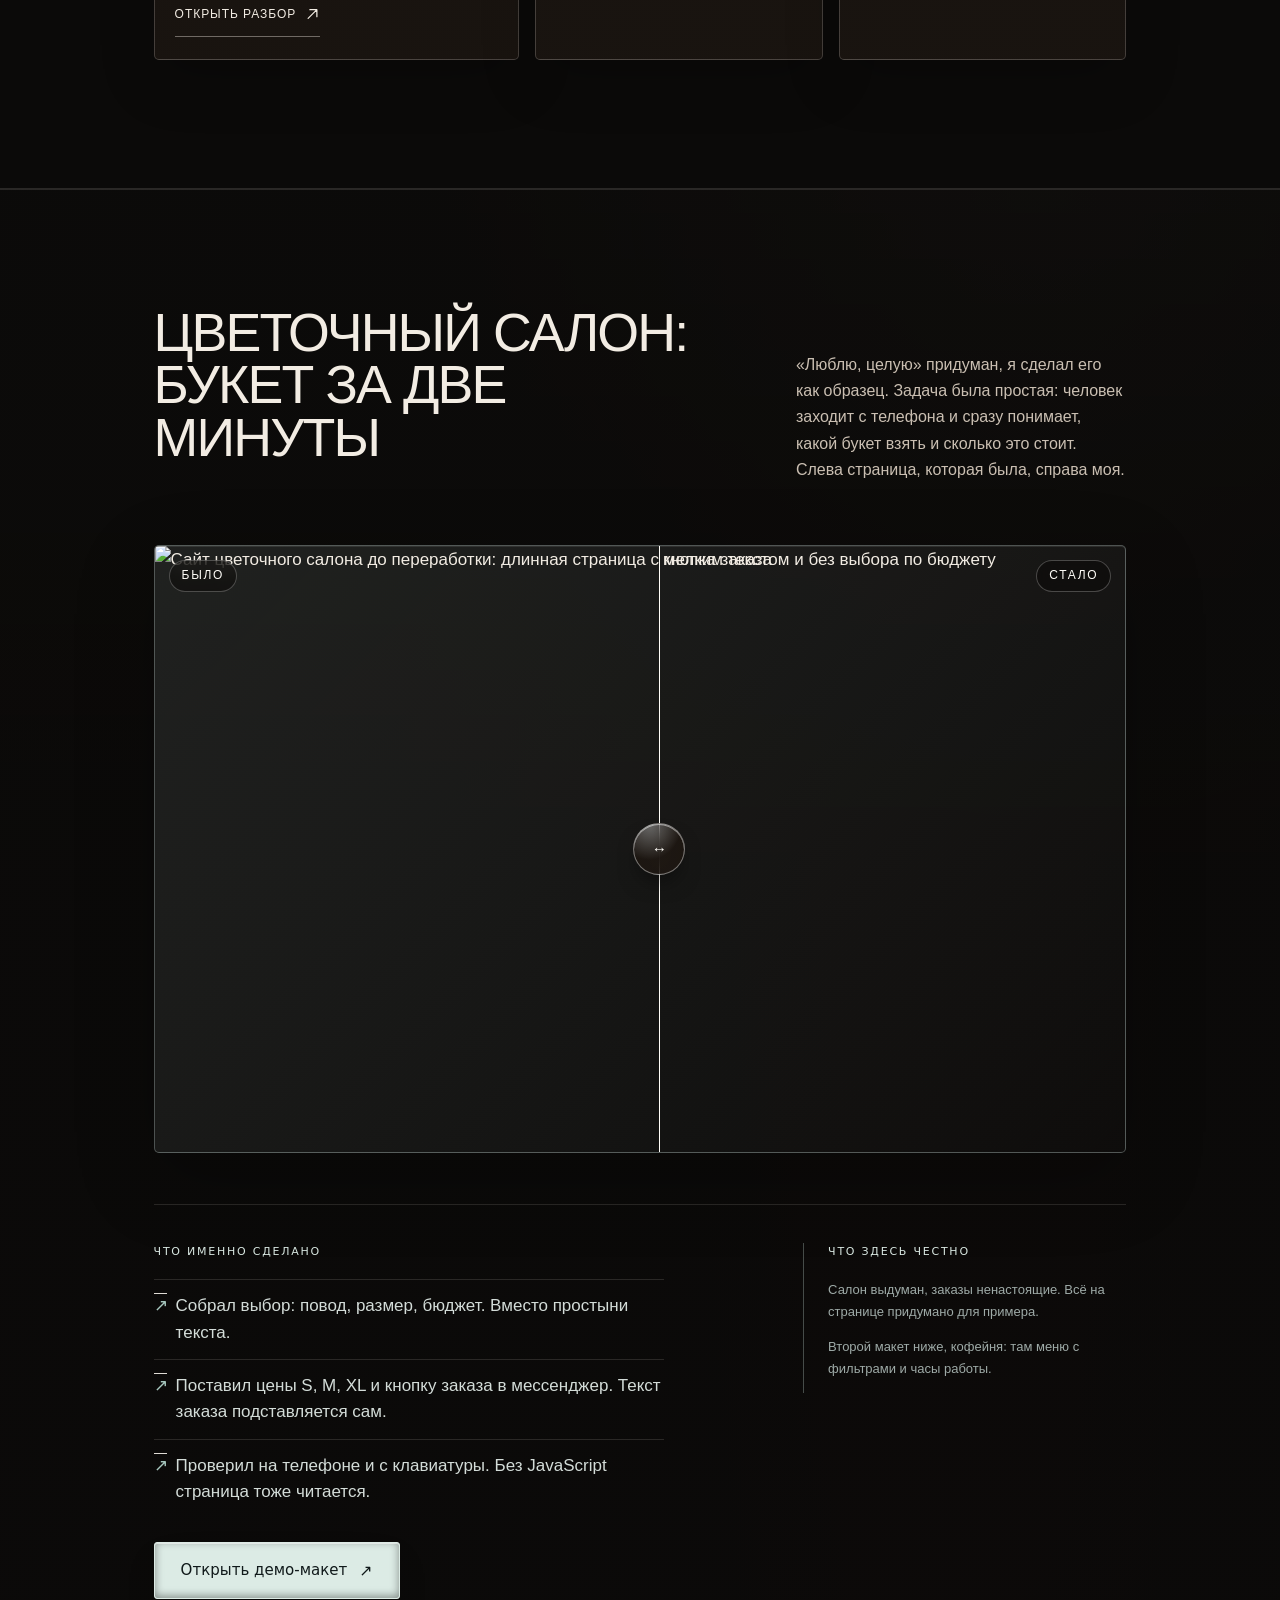
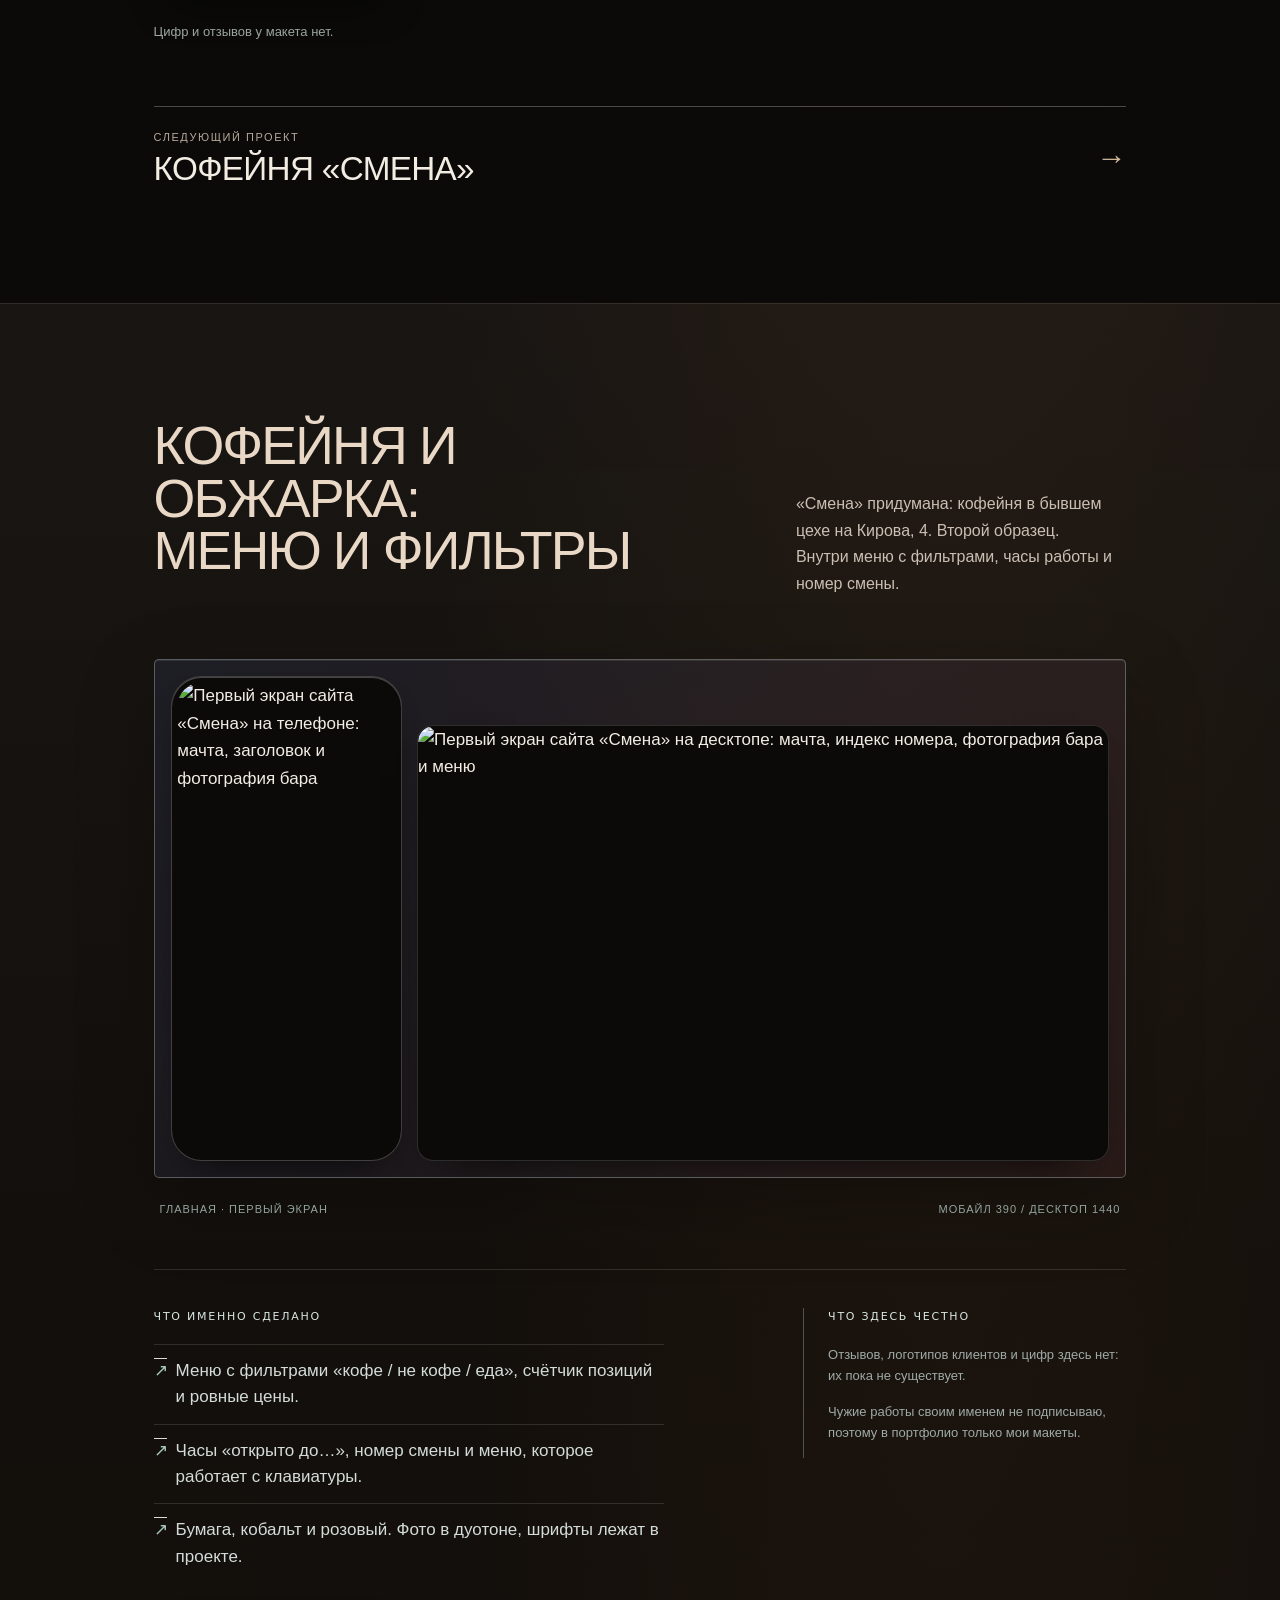
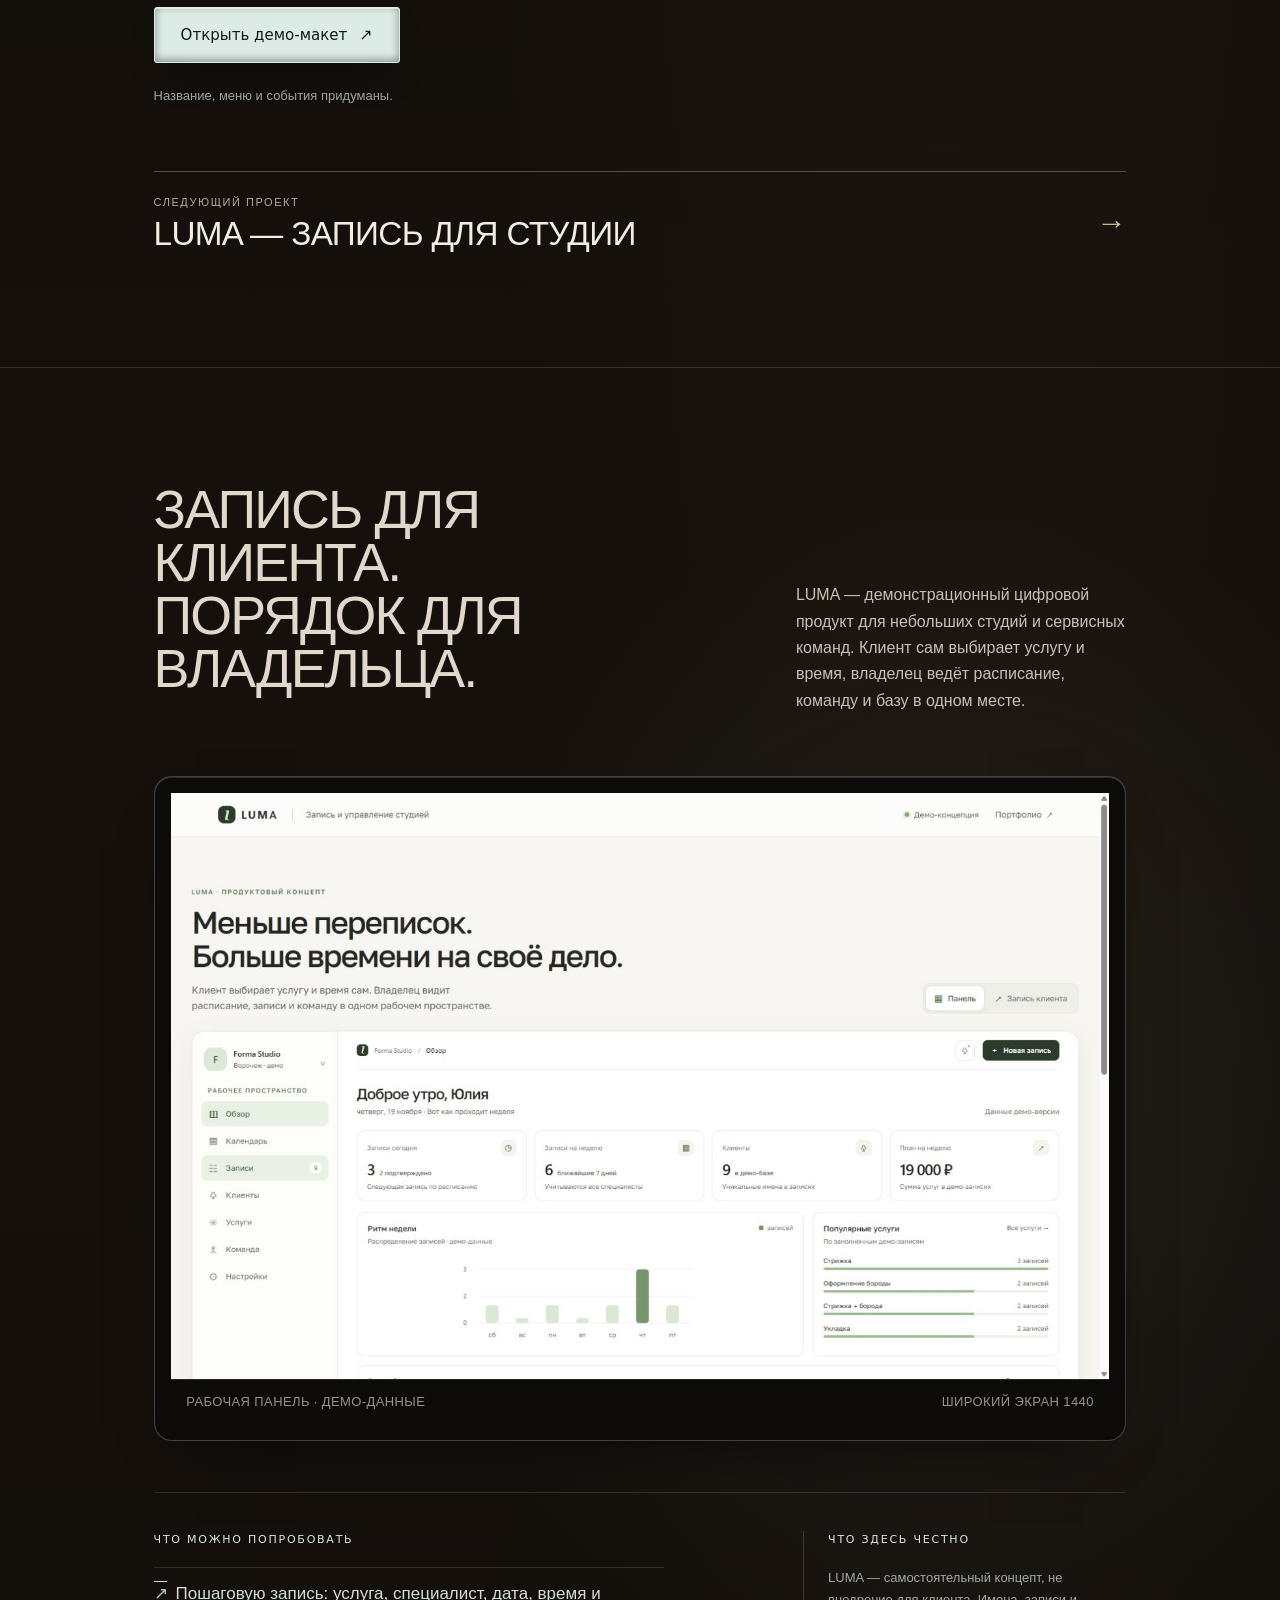
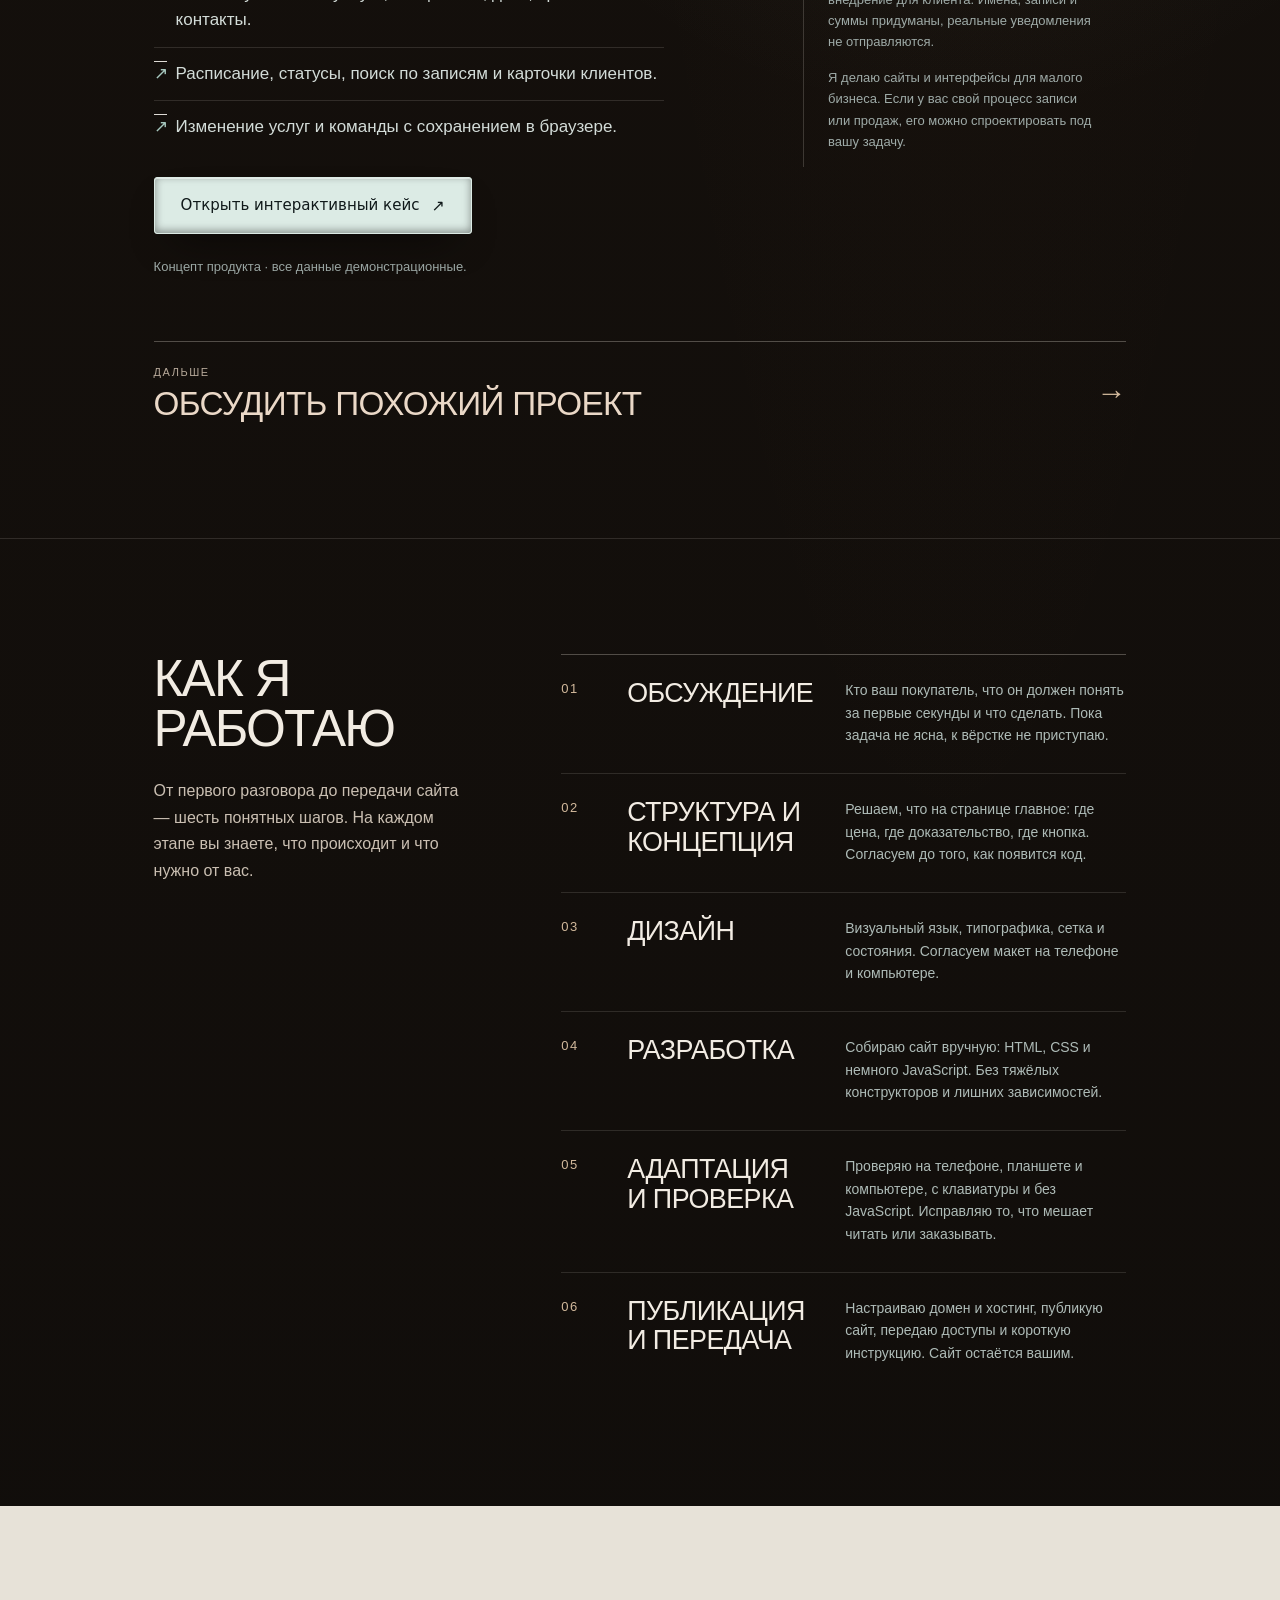
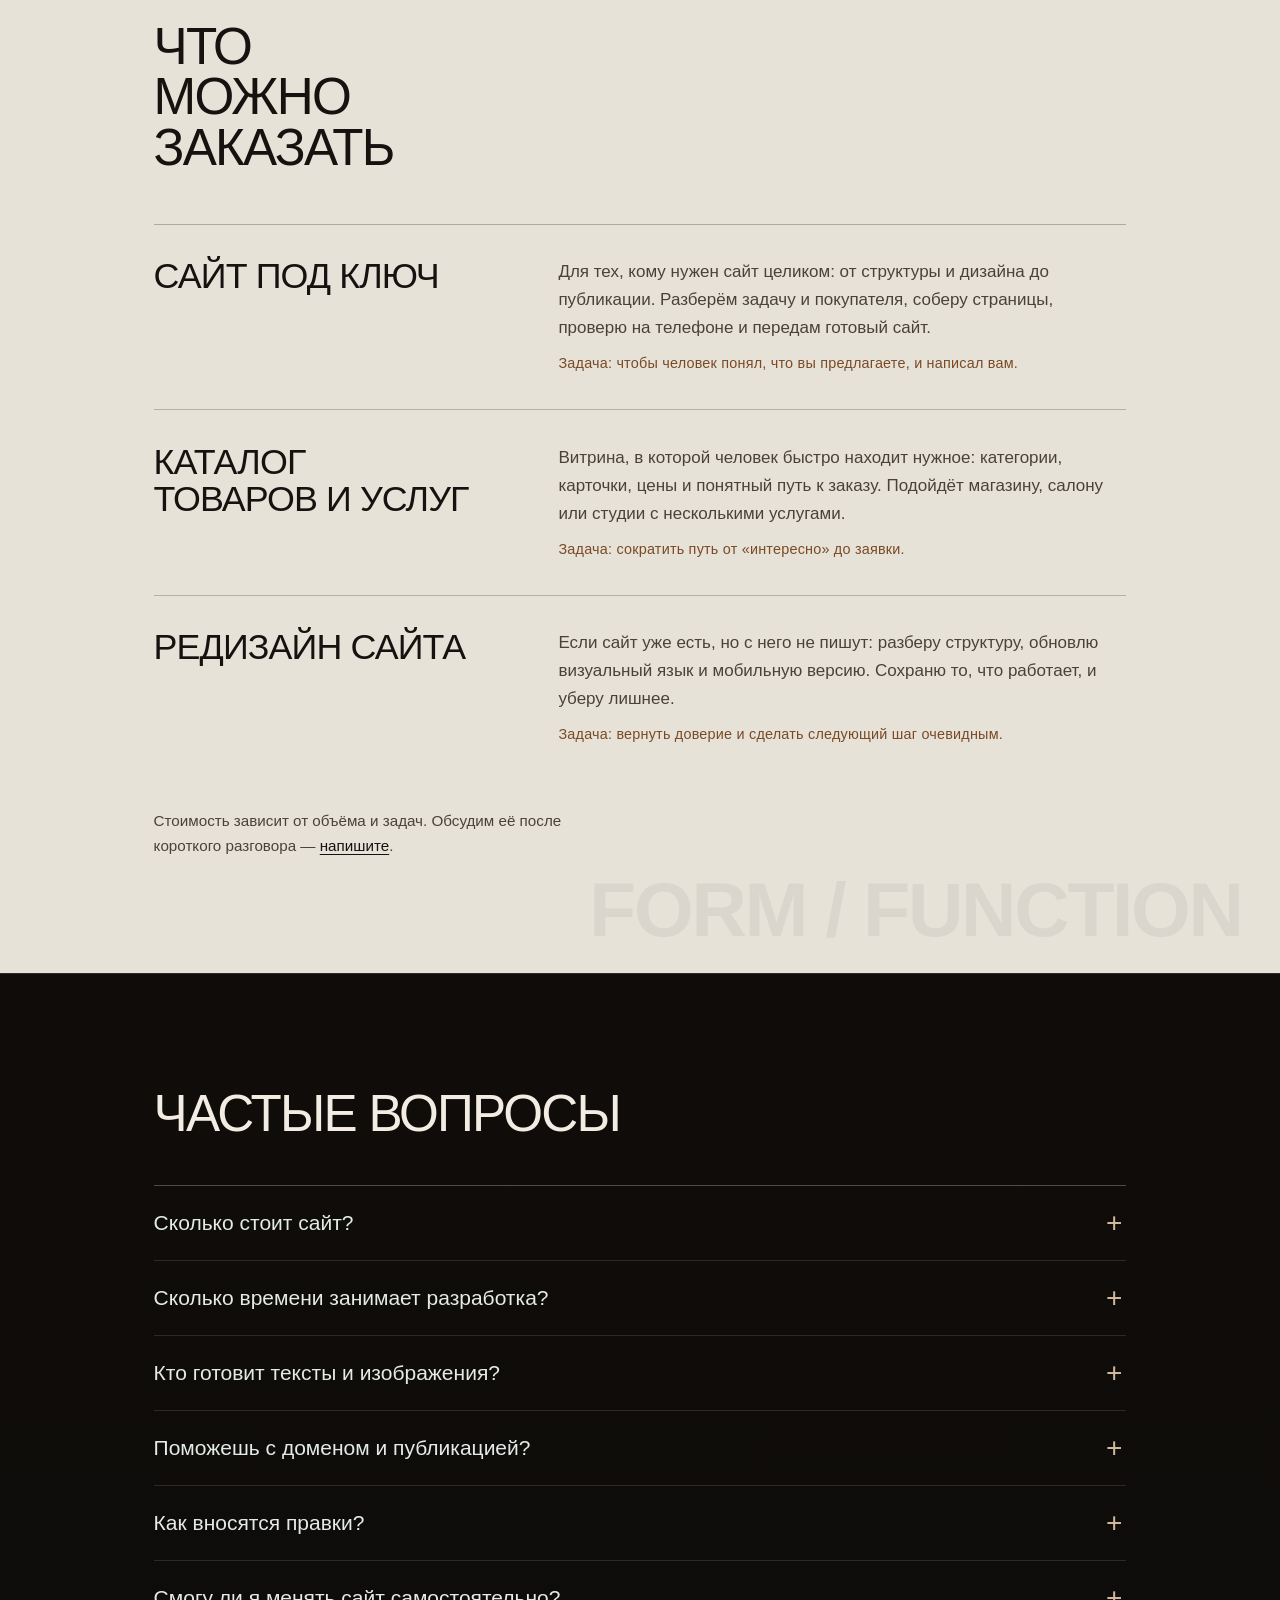
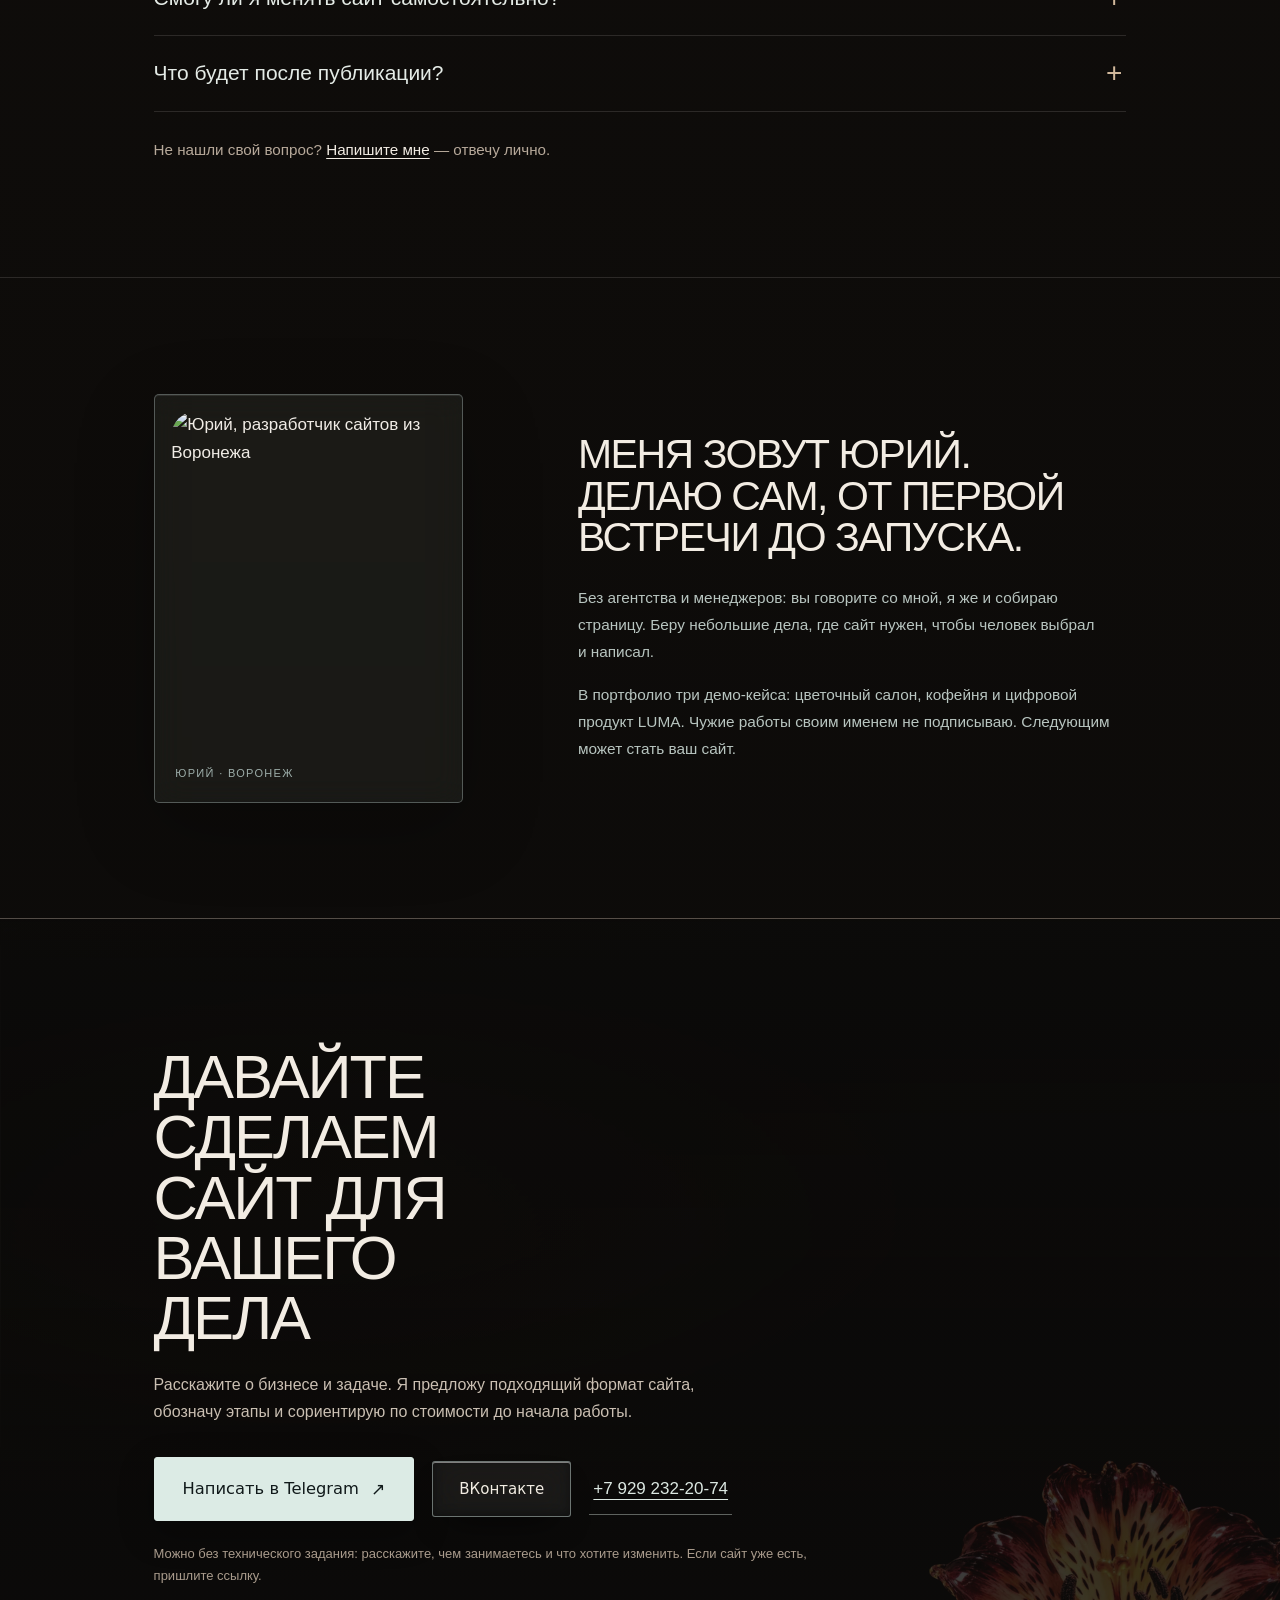
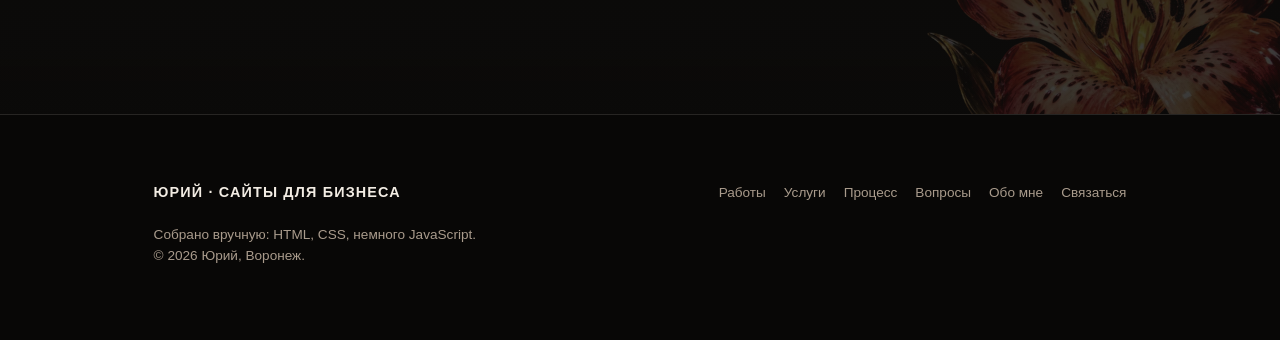
==== commit 720fb0da: "Complete portfolio V2 redesign and final QA" ====
--- a/index.html
+++ b/index.html
@@ -4,23 +4,37 @@
 <meta charset="utf-8">
 <meta name="viewport" content="width=device-width, initial-scale=1">
 <title>Юрий — сайты и витрины для малого бизнеса</title>
-<meta name="description" content="Юрий — дизайн и разработка сайтов для малого бизнеса. Витрины, сайты услуг и интерфейсы: посмотрите авторские проекты и обсудите свою задачу.">
+<meta name="description" content="Юрий, дизайнер и разработчик сайтов из Воронежа. Сайты-витрины, каталоги и редизайн для малого бизнеса. Три демонстрационных проекта: цветочный салон, кофейня и концепт LUMA.">
+<meta name="author" content="Юрий">
 <meta name="theme-color" content="#0B0A09">
+<link rel="canonical" href="https://yuriimasl.github.io/portfolio-v2/">
 <meta property="og:type" content="website">
+<meta property="og:site_name" content="Юрий — сайты для бизнеса">
 <meta property="og:title" content="Юрий — сайты и витрины для малого бизнеса">
-<meta property="og:description" content="Авторские проекты Юрия: сайты для бизнеса и интерфейс цифрового продукта. Обсудите задачу и формат будущего сайта.">
+<meta property="og:description" content="Выберите один из трёх демонстрационных проектов и напишите Юрию, чтобы обсудить сайт для вашего дела.">
+<meta property="og:url" content="https://yuriimasl.github.io/portfolio-v2/">
+<meta property="og:image" content="https://yuriimasl.github.io/portfolio-v2/assets/hero/workshop.webp">
+<meta property="og:image:width" content="1586">
+<meta property="og:image:height" content="992">
+<meta property="og:image:alt" content="Стеклодувная мастерская: металлическая стойка с экраном демо-сайта">
 <meta property="og:locale" content="ru_RU">
+<meta name="twitter:card" content="summary_large_image">
+<meta name="twitter:title" content="Юрий — сайты и витрины для малого бизнеса">
+<meta name="twitter:description" content="Три демонстрационных проекта и прямой разговор о сайте для вашего дела.">
+<meta name="twitter:image" content="https://yuriimasl.github.io/portfolio-v2/assets/hero/workshop.webp">
 <link rel="icon" href="assets/favicon.ico" sizes="any">
 <link rel="icon" type="image/png" sizes="32x32" href="assets/favicon-32.png">
 <link rel="icon" type="image/png" sizes="192x192" href="assets/favicon-192.png">
 <link rel="apple-touch-icon" href="assets/apple-touch-icon.png">
+<link rel="preload" href="assets/fonts/oswald-cyrillic-500.woff2" as="font" type="font/woff2" crossorigin>
 <link rel="preload" href="assets/fonts/oswald-cyrillic-600.woff2" as="font" type="font/woff2" crossorigin>
 <link rel="preload" href="assets/fonts/golos-cyrillic-400.woff2" as="font" type="font/woff2" crossorigin>
 <link rel="preload" href="assets/fonts/golos-cyrillic-500.woff2" as="font" type="font/woff2" crossorigin>
 <link rel="preload" href="assets/hero/workshop.webp" as="image">
-<link rel="stylesheet" href="workshop.css?v=20261120c3">
-<link rel="stylesheet" href="hero.css?v=20261120c4">
-<link rel="stylesheet" href="redesign.css?v=20261120c1">
+<link rel="preload" href="assets/hero/screen-main.webp" as="image">
+<link rel="stylesheet" href="workshop.css?v=20261120d3">
+<link rel="stylesheet" href="hero.css?v=20261120d3">
+<link rel="stylesheet" href="redesign.css?v=20261120d3">
 
 <noscript><style>.hero-stage{opacity:1}</style></noscript>
 </head>
@@ -33,11 +47,10 @@
 <header class="head">
   <div class="wrap head-wrap">
     <div class="head-bar glass">
-      <a class="brand" href="#top">
-        <span class="brand-avatar"><img src="assets/avatar.webp" width="320" height="320" alt="Юрий"></span>
+      <a class="brand" href="#top" aria-label="Юрий — на главную">
+        <span class="brand-avatar"><img src="assets/avatar.webp" width="320" height="320" alt=""></span>
         <span class="brand-text">
           <span class="brand-name">Юрий</span>
-          <span class="brand-note">сайты для бизнеса</span>
         </span>
       </a>
       <nav class="tabs" aria-label="Основная навигация">
@@ -65,13 +78,7 @@
 <main id="main">
 
   <section class="hero" id="top" aria-labelledby="hero-title">
-    <img class="hero-ambient" src="assets/hero/workshop.webp" alt="" aria-hidden="true">
-    <div class="hero-stage">
-    <div class="hero-plate" aria-hidden="true">
-      <img class="hero-bg" src="assets/hero/workshop.webp" width="1586" height="992" alt="" fetchpriority="high">
-      <div class="hero-veil"></div>
-    </div>
-
+    <img class="hero-ambient" src="assets/hero/workshop.webp" width="1586" height="992" alt="" aria-hidden="true">
     <div class="hero-copy" data-layer="copy">
       <p class="hero-intro" data-text="intro">Дизайн и разработка сайтов для услуг, товаров и небольших компаний.</p>
       <h1 id="hero-title" data-text="title">
@@ -85,6 +92,12 @@
       <p class="hero-facts" data-text="facts">От идеи и структуры до адаптивной сборки и запуска<br>Напрямую со мной — без посредников</p>
     </div>
 
+    <div class="hero-stage">
+    <div class="hero-plate" aria-hidden="true">
+      <img class="hero-bg" src="assets/hero/workshop.webp" width="1586" height="992" alt="" fetchpriority="high">
+      <div class="hero-veil"></div>
+    </div>
+
     <div class="hero-exhibit" data-layer="exhibit" role="group" aria-label="Экран демо-макета на металлической стойке">
       <img class="exhibit-stand" data-layer="stand" src="assets/hero/stand.webp" width="990" height="992" alt="" aria-hidden="true">
       <figure class="exhibit-panel exhibit-panel--main" data-layer="main">
@@ -94,8 +107,6 @@
           <figcaption>Главная · первый экран</figcaption>
         </div>
       </figure>
-      
-      
     </div>
     </div>
   </section>
@@ -172,8 +183,8 @@
   <section class="case" id="case-flowers" aria-labelledby="work-title">
     <div class="wrap">
       <div class="case-head">
-        <h2 id="work-title" class="fade">Цветочный салон:<br>букет за две минуты</h2>
-        <p class="lead fade">«Люблю, целую» придуман, я сделал его как образец. Задача была простая: человек заходит с телефона и сразу понимает, какой букет взять и сколько это стоит. Слева страница, которая была, справа моя.</p>
+        <h2 id="work-title">Цветочный салон:<br>букет за две минуты</h2>
+        <p class="lead">«Люблю, целую» придуман, я сделал его как образец. Задача была простая: человек заходит с телефона и сразу понимает, какой букет взять и сколько это стоит. Слева страница, которая была, справа моя.</p>
       </div>
 
       <div class="compare glass-frame" style="--split: 52%">
@@ -189,7 +200,7 @@
       </div>
 
       <div class="case-body">
-        <div class="case-what fade">
+        <div class="case-what">
           <h3>Что именно сделано</h3>
           <ul class="ticks">
             <li>Собрал выбор: повод, размер, бюджет. Вместо простыни текста.</li>
@@ -199,20 +210,26 @@
           <a class="btn btn--glass btn--glass-primary" href="https://yuriimasl.github.io/lyublyu-demo/" target="_blank" rel="noopener">Открыть демо-макет<span class="arr" aria-hidden="true">↗</span></a>
           <p class="note">Цифр и отзывов у макета нет.</p>
         </div>
-        <div class="case-truth fade">
+        <div class="case-truth">
           <h3>Что здесь честно</h3>
           <p>Салон выдуман, заказы ненастоящие. Всё на странице придумано для примера.</p>
           <p>Второй макет ниже, кофейня: там меню с фильтрами и часы работы.</p>
         </div>
       </div>
+
+      <a class="case-next" href="#smena">
+        <span>Следующий проект</span>
+        <strong>Кофейня «Смена»</strong>
+        <span class="case-next__arrow" aria-hidden="true">→</span>
+      </a>
     </div>
   </section>
 
   <section class="case case--smena" id="smena" aria-labelledby="smena-title">
     <div class="wrap">
       <div class="case-head">
-        <h2 id="smena-title" class="fade">Кофейня и обжарка:<br>меню и фильтры</h2>
-        <p class="lead fade">«Смена» придумана: кофейня в бывшем цехе на Кирова, 4. Второй образец. Внутри меню с фильтрами, часы работы и номер смены.</p>
+        <h2 id="smena-title">Кофейня и обжарка:<br>меню и фильтры</h2>
+        <p class="lead">«Смена» придумана: кофейня в бывшем цехе на Кирова, 4. Второй образец. Внутри меню с фильтрами, часы работы и номер смены.</p>
       </div>
 
       <div class="case-board glass-frame">
@@ -226,7 +243,7 @@
       <p class="case-board__caption"><span>Главная · первый экран</span><span>мобайл 390 / десктоп 1440</span></p>
 
       <div class="case-body">
-        <div class="case-what fade">
+        <div class="case-what">
           <h3>Что именно сделано</h3>
           <ul class="ticks">
             <li>Меню с фильтрами «кофе / не кофе / еда», счётчик позиций и ровные цены.</li>
@@ -236,20 +253,26 @@
           <a class="btn btn--glass btn--glass-primary" href="cases/smena/" target="_blank" rel="noopener">Открыть демо-макет<span class="arr" aria-hidden="true">↗</span></a>
           <p class="note">Название, меню и события придуманы.</p>
         </div>
-        <div class="case-truth fade">
+        <div class="case-truth">
           <h3>Что здесь честно</h3>
           <p>Отзывов, логотипов клиентов и цифр здесь нет: их пока не существует.</p>
           <p>Чужие работы своим именем не подписываю, поэтому в портфолио только мои макеты.</p>
         </div>
       </div>
+
+      <a class="case-next" href="#luma">
+        <span>Следующий проект</span>
+        <strong>LUMA — запись для студии</strong>
+        <span class="case-next__arrow" aria-hidden="true">→</span>
+      </a>
     </div>
   </section>
 
   <section class="case case--luma" id="luma" aria-labelledby="luma-title">
     <div class="wrap">
       <div class="case-head">
-        <h2 id="luma-title" class="fade">Запись для клиента.<br>Порядок для владельца.</h2>
-        <p class="lead fade">LUMA — демонстрационный цифровой продукт для небольших студий и сервисных команд. Клиент сам выбирает услугу и время, владелец ведёт расписание, команду и базу в одном месте.</p>
+        <h2 id="luma-title">Запись для клиента.<br>Порядок для владельца.</h2>
+        <p class="lead">LUMA — демонстрационный цифровой продукт для небольших студий и сервисных команд. Клиент сам выбирает услугу и время, владелец ведёт расписание, команду и базу в одном месте.</p>
       </div>
 
       <figure class="luma-board glass-frame">
@@ -258,7 +281,7 @@
       </figure>
 
       <div class="case-body">
-        <div class="case-what fade">
+        <div class="case-what">
           <h3>Что можно попробовать</h3>
           <ul class="ticks">
             <li>Пошаговую запись: услуга, специалист, дата, время и контакты.</li>
@@ -268,41 +291,69 @@
           <a class="btn btn--glass btn--glass-primary" href="cases/luma/" target="_blank" rel="noopener">Открыть интерактивный кейс<span class="arr" aria-hidden="true">↗</span></a>
           <p class="note">Концепт продукта · все данные демонстрационные.</p>
         </div>
-        <div class="case-truth fade">
+        <div class="case-truth">
           <h3>Что здесь честно</h3>
           <p>LUMA — самостоятельный концепт, не внедрение для клиента. Имена, записи и суммы придуманы, реальные уведомления не отправляются.</p>
           <p>Я делаю сайты и интерфейсы для малого бизнеса. Если у вас свой процесс записи или продаж, его можно спроектировать под вашу задачу.</p>
         </div>
       </div>
+
+      <a class="case-next case-next--contact" href="#contact">
+        <span>Дальше</span>
+        <strong>Обсудить похожий проект</strong>
+        <span class="case-next__arrow" aria-hidden="true">→</span>
+      </a>
     </div>
   </section>
 
   <section class="process" id="process" aria-labelledby="process-title">
-    <div class="wrap">
+    <div class="wrap process-grid">
       <div class="process-head">
-        <h2 id="process-title" class="fade">Как я работаю</h2>
-        <p class="lead fade">Одинаково на любом проекте: сначала разговор, потом структура, потом сборка, потом проверка.</p>
+        <h2 id="process-title">Как я работаю</h2>
+        <p class="lead">От первого разговора до передачи сайта — шесть понятных шагов. На каждом этапе вы знаете, что происходит и что нужно от вас.</p>
       </div>
       <ol class="steps">
-        <li class="step fade">
+        <li class="step">
           <span class="step-num" aria-hidden="true">01</span>
-          <h3>Разговор</h3>
-          <p>Кто ваш покупатель, что он должен понять за первые секунды и что сделать. Пока не ясно, к вёрстке не приступаю.</p>
-        </li>
-        <li class="step fade">
+          <div class="step-copy">
+            <h3>Обсуждение</h3>
+            <p>Кто ваш покупатель, что он должен понять за первые секунды и что сделать. Пока задача не ясна, к вёрстке не приступаю.</p>
+          </div>
+        </li>
+        <li class="step">
           <span class="step-num" aria-hidden="true">02</span>
-          <h3>Структура</h3>
-          <p>Решаем, что на странице главное: где цена, где доказательство, где кнопка. Согласуем до того, как появится код.</p>
-        </li>
-        <li class="step fade">
+          <div class="step-copy">
+            <h3>Структура и концепция</h3>
+            <p>Решаем, что на странице главное: где цена, где доказательство, где кнопка. Согласуем до того, как появится код.</p>
+          </div>
+        </li>
+        <li class="step">
           <span class="step-num" aria-hidden="true">03</span>
-          <h3>Вёрстка</h3>
-          <p>Текст, шрифты, отступы и мобильная версия. Оставляю только то, что нужно сайту для работы.</p>
-        </li>
-        <li class="step fade">
+          <div class="step-copy">
+            <h3>Дизайн</h3>
+            <p>Визуальный язык, типографика, сетка и состояния. Согласуем макет на телефоне и компьютере.</p>
+          </div>
+        </li>
+        <li class="step">
           <span class="step-num" aria-hidden="true">04</span>
-          <h3>Проверка</h3>
-          <p>Перед запуском проверяю сайт на телефоне и компьютере. Что понадобится после, обсудим отдельно.</p>
+          <div class="step-copy">
+            <h3>Разработка</h3>
+            <p>Собираю сайт вручную: HTML, CSS и немного JavaScript. Без тяжёлых конструкторов и лишних зависимостей.</p>
+          </div>
+        </li>
+        <li class="step">
+          <span class="step-num" aria-hidden="true">05</span>
+          <div class="step-copy">
+            <h3>Адаптация и проверка</h3>
+            <p>Проверяю на телефоне, планшете и компьютере, с клавиатуры и без JavaScript. Исправляю то, что мешает читать или заказывать.</p>
+          </div>
+        </li>
+        <li class="step">
+          <span class="step-num" aria-hidden="true">06</span>
+          <div class="step-copy">
+            <h3>Публикация и передача</h3>
+            <p>Настраиваю домен и хостинг, публикую сайт, передаю доступы и короткую инструкцию. Сайт остаётся вашим.</p>
+          </div>
         </li>
       </ol>
     </div>
@@ -310,35 +361,45 @@
 
   <section class="services" id="services" aria-labelledby="services-title">
     <div class="wrap">
-      <h2 id="services-title" class="fade">Что можно заказать</h2>
+      <h2 id="services-title">Что можно заказать</h2>
       <dl class="service-list">
-        <div class="service fade">
+        <div class="service">
           <dt>Сайт под ключ</dt>
-          <dd>Структура, дизайн и разработка сайта для услуг, студии или локального бизнеса.</dd>
-        </div>
-        <div class="service fade">
+          <dd>
+            <p>Для тех, кому нужен сайт целиком: от структуры и дизайна до публикации. Разберём задачу и покупателя, соберу страницы, проверю на телефоне и передам готовый сайт.</p>
+            <p class="service-task">Задача: чтобы человек понял, что вы предлагаете, и написал вам.</p>
+          </dd>
+        </div>
+        <div class="service">
           <dt>Каталог товаров и услуг</dt>
-          <dd>Витрина с категориями, карточками и понятным путём к заказу.</dd>
-        </div>
-        <div class="service fade">
+          <dd>
+            <p>Витрина, в которой человек быстро находит нужное: категории, карточки, цены и понятный путь к заказу. Подойдёт магазину, салону или студии с несколькими услугами.</p>
+            <p class="service-task">Задача: сократить путь от «интересно» до заявки.</p>
+          </dd>
+        </div>
+        <div class="service">
           <dt>Редизайн сайта</dt>
-          <dd>Обновлю структуру, визуальный стиль и мобильную версию существующего сайта.</dd>
+          <dd>
+            <p>Если сайт уже есть, но с него не пишут: разберу структуру, обновлю визуальный язык и мобильную версию. Сохраню то, что работает, и уберу лишнее.</p>
+            <p class="service-task">Задача: вернуть доверие и сделать следующий шаг очевидным.</p>
+          </dd>
         </div>
       </dl>
+      <p class="service-note">Стоимость зависит от объёма и задач. Обсудим её после короткого разговора — <a href="#contact">напишите</a>.</p>
     </div>
   </section>
 
   <section class="faq" id="faq" aria-labelledby="faq-title">
     <div class="wrap">
-      <h2 id="faq-title" class="fade">Частые вопросы</h2>
+      <h2 id="faq-title">Частые вопросы</h2>
       <div class="faq-list">
         <details class="faq-item">
           <summary>Сколько стоит сайт?</summary>
-          <p class="faq-answer">Стоимость зависит от объёма, структуры и нужных функций. Напишите, что хотите показать и как клиенты оформляют заказ, — после обсуждения определим состав работ и цену до старта.</p>
+          <p class="faq-answer">Стоимость зависит от объёма: сколько страниц, нужен ли каталог, кто готовит тексты и фотографии. После короткого разговора я называю ориентир и состав работ; итоговую сумму фиксируем до старта.</p>
         </details>
         <details class="faq-item">
           <summary>Сколько времени занимает разработка?</summary>
-          <p class="faq-answer">Срок зависит от объёма сайта и готовности материалов. Обсудим его после того, как определим структуру и список страниц.</p>
+          <p class="faq-answer">Срок зависит от объёма сайта и готовности материалов. Точный срок ставлю после того, как определим структуру и список страниц.</p>
         </details>
         <details class="faq-item">
           <summary>Кто готовит тексты и изображения?</summary>
@@ -349,27 +410,32 @@
           <p class="faq-answer">На старте обсудим адрес сайта и размещение. Подскажу, что потребуется для запуска, а кто оформляет домен и хостинг — договоримся заранее.</p>
         </details>
         <details class="faq-item">
+          <summary>Как вносятся правки?</summary>
+          <p class="faq-answer">Правки по согласованному объёму входят в работу: собираем их списком и показываю результат. После запуска небольшие изменения обсуждаем отдельно, чтобы не раздувать смету.</p>
+        </details>
+        <details class="faq-item">
           <summary>Смогу ли я менять сайт самостоятельно?</summary>
           <p class="faq-answer">Это зависит от выбранного способа разработки. До начала обсудим, какие материалы вы хотите менять сами, и выберем подходящий формат.</p>
         </details>
         <details class="faq-item">
           <summary>Что будет после публикации?</summary>
-          <p class="faq-answer">Перед запуском проверю сайт на телефоне и компьютере. Если после публикации понадобятся изменения, отдельно обсудим их объём.</p>
-        </details>
-      </div>
+          <p class="faq-answer">Перед запуском проверю сайт на телефоне и компьютере, передам доступы и короткую инструкцию. Если понадобится помощь, останусь на связи.</p>
+        </details>
+      </div>
+      <p class="faq-more">Не нашли свой вопрос? <a href="#contact">Напишите мне</a> — отвечу лично.</p>
     </div>
   </section>
 
   <section class="about" id="about" aria-labelledby="about-title">
     <div class="wrap about-grid">
-      <figure class="portrait glass-frame fade">
+      <figure class="portrait glass-frame">
         <img src="assets/portrait.webp" width="1000" height="1000" alt="Юрий, разработчик сайтов из Воронежа" loading="lazy" decoding="async">
         <figcaption>Юрий · Воронеж</figcaption>
       </figure>
       <div class="about-copy">
-        <h2 id="about-title" class="fade">Меня зовут Юрий.<br>Делаю сам, от первой встречи до запуска.</h2>
-        <p class="fade">Без агентства и менеджеров: вы говорите со мной, я же и собираю страницу. Беру небольшие дела, где сайт нужен, чтобы человек выбрал и написал.</p>
-        <p class="fade">В портфолио три демо-кейса: цветочный салон, кофейня и цифровой продукт LUMA. Чужие работы своим именем не подписываю. Следующим может стать ваш сайт.</p>
+        <h2 id="about-title">Меня зовут Юрий.<br>Делаю сам, от первой встречи до запуска.</h2>
+        <p>Без агентства и менеджеров: вы говорите со мной, я же и собираю страницу. Беру небольшие дела, где сайт нужен, чтобы человек выбрал и написал.</p>
+        <p>В портфолио три демо-кейса: цветочный салон, кофейня и цифровой продукт LUMA. Чужие работы своим именем не подписываю. Следующим может стать ваш сайт.</p>
       </div>
     </div>
   </section>
@@ -377,16 +443,16 @@
   <section class="contact" id="contact" aria-labelledby="contact-title">
     <img class="contact-bg" src="assets/molten-texture.webp" width="1200" height="800" alt="" aria-hidden="true" loading="lazy" decoding="async">
     <div class="wrap">
-      <h2 id="contact-title" class="fade">Давайте сделаем сайт для вашего дела</h2>
-      <p class="lead fade">Расскажите о бизнесе и задаче. Я предложу подходящий формат сайта, обозначу этапы и сориентирую по стоимости до начала работы.</p>
-      <div class="contact-actions fade">
+      <h2 id="contact-title">Давайте сделаем сайт для вашего дела</h2>
+      <p class="lead">Расскажите о бизнесе и задаче. Я предложу подходящий формат сайта, обозначу этапы и сориентирую по стоимости до начала работы.</p>
+      <div class="contact-actions">
         <a class="btn btn--glass btn--glass-primary btn--big" href="https://t.me/IOpaWho" target="_blank" rel="noopener">Написать в Telegram<span class="arr" aria-hidden="true">↗</span></a>
         <a class="btn btn--glass" href="https://vk.ru/see_the_root" target="_blank" rel="noopener">ВКонтакте</a>
         <a class="phone" href="tel:+79292322074">+7 929 232-20-74</a>
       </div>
-      <p class="note fade">Если сайт уже есть, пришлите ссылку: посмотрю, что мешает людям вам писать.</p>
-    </div>
-    <img class="bloom-echo" src="assets/glass-alstroemeria-bright.webp" width="880" height="803" alt="" aria-hidden="true" loading="lazy" decoding="async">
+      <p class="note">Можно без технического задания: расскажите, чем занимаетесь и что хотите изменить. Если сайт уже есть, пришлите ссылку.</p>
+    </div>
+    <img class="bloom-echo" src="assets/glass-alstroemeria-bright-sm.webp" width="480" height="439" alt="" aria-hidden="true" loading="lazy" decoding="async">
   </section>
 
 </main>
@@ -406,13 +472,16 @@
   </div>
 </footer>
 
+<script type="application/ld+json">
+{"@context":"https://schema.org","@type":"Person","name":"Юрий","url":"https://yuriimasl.github.io/portfolio-v2/","jobTitle":"Дизайнер и разработчик сайтов","address":{"@type":"PostalAddress","addressLocality":"Воронеж","addressCountry":"RU"},"sameAs":["https://t.me/IOpaWho","https://vk.ru/see_the_root"]}
+</script>
 
 <script src="vendor/gsap.min.js?v=3.13.0" defer></script>
 <script src="vendor/ScrollTrigger.min.js?v=3.13.0" defer></script>
-<script src="workshop.js?v=20261119c1" defer></script>
-<script src="hero-layout.js?v=20261119c1" defer></script>
-<script src="hero-cta.js?v=20261119a" defer></script>
-<script src="portfolio-motion.js?v=20261120b2" defer></script>
+<script src="workshop.js?v=20261120d3" defer></script>
+<script src="hero-layout.js?v=20261120d3" defer></script>
+<script src="hero-cta.js?v=20261120d3" defer></script>
+<script src="portfolio-motion.js?v=20261120d3" defer></script>
 
 </body>
 </html>
--- a/redesign.css
+++ b/redesign.css
@@ -1,41 +1,39 @@
 /* ============================================================
-   V2 ART DIRECTION — editorial glass / independent designer
-   Layered after the original workshop styles. Keeps the original
-   hero scene and project assets, but rebuilds the page rhythm.
+   V2 ART DIRECTION — warm glass workshop, editorial rhythm.
+   Loaded after workshop.css / hero.css. Keeps the crafted hero
+   scene and project artwork, rebuilds navigation and page flow.
    ============================================================ */
 
 :root {
-  --ink: #090b0d;
-  --ink-soft: #101519;
-  --iron: #192126;
-  --bone: #f3f0e9;
-  --bone-dim: #d1d0ca;
-  --muted: #a6b0b2;
-  --glass-edge: #e5f2f2;
-  --glass-light: #f3f8f5;
-  --glass-highlight: #fff;
-  --line: rgba(220,238,235,.15);
-  --line-glass: rgba(225,242,240,.3);
-  --gutter: clamp(22px, 6vw, 92px);
-  --r-sm: 4px;
-  --r-md: 10px;
-  --r-lg: 18px;
+  --ink: #0b0a09;
+  --ink-soft: #100d0b;
+  --iron: #16120e;
+  --bone: #f2ece3;
+  --bone-dim: #cabfb2;
+  --muted: #9c9184;
+  --glass-edge: #dedbd5;
+  --glass-light: #f2ece3;
+  --glass-highlight: #fffdf8;
+  --line: rgba(242, 236, 227, .13);
+  --line-glass: rgba(242, 236, 227, .28);
+  --accent-glass: #e6d3bd;
+  --accent-ink: #20170f;
+  --gutter: clamp(20px, 6vw, 92px);
 }
 
 html { scroll-behavior: smooth; background: var(--ink); }
 body {
   background:
-    radial-gradient(ellipse at 78% 7%, rgba(104,145,151,.12), transparent 34rem),
-    linear-gradient(180deg,#090d10 0%,#10171a 48%,#0a0e10 100%);
+    radial-gradient(ellipse at 74% 7%, rgba(180, 111, 55, .10), transparent 36rem),
+    linear-gradient(180deg, #0b0a09 0%, #15100c 48%, #0b0a09 100%);
   color: var(--bone);
   font-family: "Golos Text", sans-serif;
 }
-::selection { background: #c4e4df; color: #071013; }
+::selection { background: #e6d3bd; color: #17100b; }
 .wrap { width: min(100% - 2 * var(--gutter), 1440px); }
 a { text-underline-offset: .22em; }
-h1,h2,h3,.brand-name,.case-shelf__title,.service dt {
-  text-wrap: balance;
-}
+h1, h2, h3, .brand-name, .case-shelf__title, .service dt { text-wrap: balance; }
+
 h2 {
   font-family: "Oswald", sans-serif;
   font-weight: 500;
@@ -43,359 +41,154 @@
   line-height: .98;
   text-transform: uppercase;
 }
-.lead { max-width: 38rem; color: #c0cbca; line-height: 1.65; }
-
-/* Navigation: slim instrument bar rather than floating app pill */
-.head { padding-top: 18px; }
+.lead { max-width: 38rem; color: #cabfb2; line-height: 1.65; }
+
+/* ---------- Header: one compact glass instrument ---------- */
+
+.head {
+  position: absolute;
+  inset: 0 0 auto;
+  z-index: 40;
+  padding-top: clamp(10px, 1.6vw, 16px);
+}
+.head-wrap {
+  display: flex;
+  justify-content: center;
+  width: min(100% - 2 * var(--gutter), 1440px);
+  margin-inline: auto;
+  padding: 0;
+}
 .head-bar.glass {
-  border: 1px solid rgba(223,244,240,.22);
-  border-radius: 5px;
-  background: rgba(12,19,22,.72);
-  box-shadow: 0 12px 45px rgba(0,0,0,.2), inset 0 1px rgba(255,255,255,.08);
-  backdrop-filter: blur(22px);
-}
-.brand-avatar { border-radius: 3px; overflow: hidden; }
-.brand-name { font-family: "Oswald",sans-serif; font-size: 1.25rem; letter-spacing: .02em; }
-.brand-note,.tab { letter-spacing: .04em; }
-.tab { border-radius: 2px; }
-.tab--accent { background: #d6e8e4; color: #0a1214; }
-.tab--accent:hover { background: #fff; color: #0a1214; }
-
-/* Hero: preserve the crafted glass exhibit, change the hierarchy around it */
-.hero { min-height: min(850px, calc(100svh - 76px)); }
-.hero-copy { max-width: 670px; }
-.hero-intro {
-  max-width: 27rem;
-  color: #d3e0dc;
-  font-size: clamp(14px,1.15vw,17px);
-  line-height: 1.55;
-  letter-spacing: .025em;
-}
-.hero-copy h1 {
-  font-family: "Oswald",sans-serif;
+  position: relative;
+  display: flex;
+  align-items: center;
+  gap: 10px;
+  width: 100%;
+  min-height: 0;
+  padding: 7px 8px;
+  border: 1px solid rgba(242, 236, 227, .28);
+  border-radius: 20px;
+  background: linear-gradient(135deg, rgba(28, 24, 20, .80), rgba(12, 11, 10, .66));
+  box-shadow: 0 12px 38px rgba(0, 0, 0, .28), inset 0 1px rgba(255, 255, 255, .14);
+  backdrop-filter: blur(24px) saturate(125%);
+  -webkit-backdrop-filter: blur(24px) saturate(125%);
+}
+.brand {
+  position: static;
+  display: flex;
+  align-items: center;
+  gap: 9px;
+  margin-right: auto;
+  padding: 2px 6px 2px 2px;
+  border-radius: 12px;
+  text-decoration: none;
+}
+.brand-avatar {
+  display: block;
+  width: 38px;
+  height: 38px;
+  border-radius: 10px;
+  overflow: hidden;
+  border: 1px solid rgba(242, 236, 227, .4);
+  box-shadow: inset 0 0 12px rgba(242, 236, 227, .22), 0 4px 12px -6px rgba(0, 0, 0, .9);
+  flex: none;
+}
+.brand-avatar img { display: block; width: 100%; height: 100%; object-fit: cover; }
+.brand-text { display: flex; flex-direction: column; line-height: 1.1; }
+.brand-name {
+  font-family: "Oswald", sans-serif;
   font-weight: 600;
-  text-transform: uppercase;
-  letter-spacing: -.055em;
-  line-height: .83;
-  font-size: clamp(66px,8.6vw,142px);
-}
-.hero-copy h1 .line { overflow: visible; }
-.hero-copy h1 .line-in { display: inline-block; }
-.hero-facts {
-  border-left: 1px solid rgba(220,242,235,.6);
-  padding-left: 14px;
-  color: #aebdb9;
-  letter-spacing: .045em;
-  line-height: 1.55;
-}
-.glass-cta {
-  border-radius: 3px;
-  background: linear-gradient(120deg,rgba(221,244,238,.25),rgba(160,200,194,.07));
-  border: 1px solid rgba(235,255,249,.72);
-  box-shadow: inset 0 1px rgba(255,255,255,.35), 0 10px 32px rgba(0,0,0,.18);
-  backdrop-filter: blur(16px);
-}
-.glass-cta:hover { background: rgba(222,244,239,.3); transform: translateY(-2px); }
-.hero-secondary { color: #d8e4df; border-bottom: 1px solid rgba(216,228,223,.45); padding-bottom: 5px; }
-
-/* Section rhythm */
-.case-index,.case,.process,.services,.faq,.about,.contact { position: relative; }
-.case-index { padding: clamp(76px,10vw,150px) 0 clamp(86px,11vw,160px); }
-.case-index__head {
-  display: grid;
-  grid-template-columns: minmax(0,1.05fr) minmax(250px,.7fr);
-  align-items: end;
-  gap: 4vw;
-  margin-bottom: clamp(34px,5vw,72px);
-  border-top: 1px solid var(--line-glass);
-  padding-top: 22px;
-}
-.case-index__head h2 { font-size: clamp(48px,7vw,104px); max-width: 8ch; }
-.case-index__head p { max-width: 28rem; color: #b4c0bd; line-height: 1.65; margin: 0 0 5px; }
-.case-shelf {
-  display: grid;
-  grid-template-columns: 1.12fr .88fr .88fr;
-  gap: 16px;
-  align-items: stretch;
-}
-.case-shelf__item {
+  font-size: 16px;
+  letter-spacing: .04em;
+  text-transform: uppercase;
+  color: var(--bone);
+}
+.tabs {
+  position: static;
   display: flex;
-  flex-direction: column;
-  min-width: 0;
-  border: 1px solid rgba(225,244,239,.22);
-  border-radius: 5px;
-  background: linear-gradient(145deg,rgba(222,244,238,.095),rgba(222,244,238,.018) 55%),#11191c;
-  padding: 10px;
-  transition: border-color .25s ease, background .25s ease, transform .25s ease;
-}
-.case-shelf__item:first-child { transform: translateY(-18px); }
-.case-shelf__item:hover { border-color: rgba(229,249,241,.7); background-color: #172226; transform: translateY(-5px); }
-.case-shelf__image { position: relative; display: block; overflow: hidden; aspect-ratio: 1.42; background: #20282a; }
-.case-shelf__image img { width: 100%; height: 100%; object-fit: cover; transition: transform .65s cubic-bezier(.2,.7,.2,1); }
-.case-shelf__item:hover .case-shelf__image img { transform: scale(1.035); }
-.case-shelf__stage {
-  position: absolute; left: 12px; top: 12px;
-  padding: 6px 9px; background: rgba(8,14,16,.78);
-  border: 1px solid rgba(240,250,245,.35); color: #e8f0ec;
-  font-size: 10px; letter-spacing: .12em; text-transform: uppercase;
-}
-.case-shelf__details { display: grid; gap: 8px; padding: 22px 12px 14px; }
-.case-shelf__type { color: #9fb7b2; font-size: 11px; letter-spacing: .13em; text-transform: uppercase; }
-.case-shelf__title { font: 500 clamp(27px,3vw,42px)/1 "Oswald",sans-serif; color: #f2f0e9; }
-.case-shelf__description { color: #aebbb8; font-size: 14px; line-height: 1.45; }
-.case-shelf__link { display: flex; align-items: center; gap: 9px; margin-top: 13px; font-size: 12px; letter-spacing: .08em; text-transform: uppercase; color: #e0eeea; }
-.case-shelf__link svg { width: 15px; }
-
-/* Projects become editorial chapters with individual visual canvases */
-.case { padding: clamp(76px,10vw,148px) 0; border-top: 1px solid var(--line); }
-.case-head {
-  display: grid;
-  grid-template-columns: minmax(0,1.15fr) minmax(250px,.65fr);
-  gap: 5vw; align-items: end; margin-bottom: clamp(34px,5vw,68px);
-}
-.case-head h2 { font-size: clamp(48px,7.5vw,112px); max-width: 10ch; }
-.case-head .lead { margin: 0 0 5px; }
-.glass-frame {
-  border: 1px solid rgba(220,242,237,.3);
-  border-radius: 5px;
-  background: linear-gradient(135deg,rgba(223,243,239,.1),rgba(223,243,239,.015));
-  box-shadow: 0 24px 80px rgba(0,0,0,.24), inset 0 1px rgba(255,255,255,.09);
-  padding: clamp(8px,1.3vw,18px);
-}
-.compare { overflow: hidden; }
-.case-body {
-  display: grid;
-  grid-template-columns: minmax(0,1.1fr) minmax(240px,.65fr);
-  gap: clamp(34px,8vw,120px);
-  margin-top: clamp(30px,4vw,56px);
-}
-.case-what h3,.case-truth h3 {
-  color: #d9e8e2; font-size: 11px; font-weight: 500; letter-spacing: .16em;
-  text-transform: uppercase; margin-bottom: 20px;
-}
-.ticks { padding: 0; list-style: none; }
-.ticks li { position: relative; padding: 13px 0 13px 22px; border-top: 1px solid var(--line); color: #d3dcd8; line-height: 1.55; }
-.ticks li::before { content: "↗"; position: absolute; left: 0; color: #a7c8bf; }
-.case-truth { border-left: 1px solid rgba(205,231,222,.3); padding-left: 24px; align-self: start; }
-.case-truth p,.note { color: #9eaaa7; font-size: 13px; line-height: 1.65; }
-.btn { border-radius: 3px; }
-.btn--glass { border: 1px solid rgba(225,244,239,.42); background: rgba(216,239,232,.07); }
-.btn--glass-primary { background: #dcebe5; color: #10191a; border-color: #dcebe5; }
-.btn--glass-primary:hover { background: #fff; color: #10191a; }
-.case--smena { background: linear-gradient(180deg,rgba(230,230,221,.035),transparent 60%); }
-.case--smena .case-board { background: linear-gradient(120deg,rgba(73,105,180,.13),rgba(227,120,153,.07)); }
-.case--luma { background: radial-gradient(ellipse at 75% 42%,rgba(132,163,150,.09),transparent 42%); }
-.case-board,.luma-board { overflow: hidden; }
-.case-board img,.luma-board img { display: block; }
-.case-board__caption,.luma-board figcaption {
-  display: flex; justify-content: space-between; gap: 20px; padding: 12px 4px 0;
-  color: #93a39e; font-size: 11px; letter-spacing: .09em; text-transform: uppercase;
-}
-
-/* Process, services, FAQ: one editorial grid, not a pile of cards */
-.process { padding: clamp(76px,10vw,140px) 0; border-top: 1px solid var(--line); }
-.process-head { display: grid; grid-template-columns: 1fr .65fr; gap: 5vw; align-items: end; margin-bottom: 48px; }
-.process h2,.services h2,.faq h2 { font-size: clamp(48px,7vw,94px); }
-.process-head .lead { margin: 0 0 5px; }
-.steps { display: grid; grid-template-columns: repeat(4,1fr); padding: 0; margin: 0; list-style: none; border-top: 1px solid var(--line-glass); }
-.step { display: flex; flex-direction: column; min-height: 230px; padding: 20px 22px 12px 0; border-right: 1px solid var(--line); }
-.step + .step { padding-left: 22px; }
-.step:last-child { border-right: 0; }
-.step-num { color: #9bbab2; font: 500 13px "Oswald",sans-serif; letter-spacing: .12em; }
-.step h3 { margin: 48px 0 12px; font: 500 26px "Oswald",sans-serif; text-transform: uppercase; }
-.step p { color: #aebbb7; font-size: 14px; line-height: 1.6; }
-.services { padding: clamp(76px,9vw,130px) 0; background: #e8e9e1; color: #121a1b; }
-.services h2 { max-width: 8ch; margin-bottom: 55px; color: #121a1b; }
-.service-list { margin: 0; border-top: 1px solid rgba(14,26,27,.25); }
-.service {
-  display: grid; grid-template-columns: minmax(220px,.8fr) 1fr; gap: 5vw;
-  padding: 24px 0; border-bottom: 1px solid rgba(14,26,27,.22);
-}
-.service dt { font: 500 clamp(25px,3vw,40px)/1.1 "Oswald",sans-serif; text-transform: uppercase; }
-.service dd { max-width: 35rem; color: #475454; line-height: 1.65; }
-.faq { padding: clamp(76px,9vw,130px) 0; }
-.faq h2 { margin-bottom: 50px; }
-.faq-list { border-top: 1px solid var(--line-glass); }
-.faq-item { border-bottom: 1px solid var(--line); }
-.faq-item summary { padding: 22px 42px 22px 0; font-size: clamp(17px,2vw,22px); color: #e4ebe6; }
-.faq-answer { max-width: 48rem; padding: 0 0 24px; color: #aebbb7; line-height: 1.7; }
-
-/* About + contact as the quiet close of the story */
-.about { padding: clamp(70px,9vw,130px) 0; border-top: 1px solid var(--line); }
-.about-grid { grid-template-columns: minmax(220px,.7fr) minmax(0,1.1fr); gap: clamp(36px,9vw,140px); align-items: center; }
-.portrait { max-width: 420px; background: rgba(220,240,234,.06); }
-.portrait img { filter: saturate(.72); }
-.portrait figcaption { color: #9eaeaa; padding: 12px 4px 2px; font-size: 11px; letter-spacing: .12em; text-transform: uppercase; }
-.about-copy h2 { font-size: clamp(42px,6vw,82px); margin-bottom: 28px; }
-.about-copy p { max-width: 43rem; color: #b8c5c0; font-size: clamp(15px,1.4vw,18px); line-height: 1.75; }
-.contact {
-  overflow: hidden; padding: clamp(84px,11vw,160px) 0;
-  background: linear-gradient(115deg,rgba(12,21,23,.96),rgba(17,31,33,.88));
-  border-top: 1px solid var(--line-glass);
-}
-.contact-bg { opacity: .19; mix-blend-mode: screen; }
-.contact h2 { position: relative; max-width: 10ch; font-size: clamp(54px,8vw,116px); }
-.contact .lead { position: relative; max-width: 36rem; margin: 26px 0 34px; }
-.contact-actions { position: relative; display: flex; align-items: center; flex-wrap: wrap; gap: 12px; }
-.contact .btn--big { padding: 18px 28px; }
-.contact .phone { color: #dce8e2; border-bottom: 1px solid rgba(220,232,226,.4); padding: 12px 4px; }
-.bloom-echo { opacity: .2; filter: saturate(.65); }
-.foot { background: #070b0d; border-top: 1px solid var(--line); }
-.foot-inner { padding-top: 30px; padding-bottom: 30px; }
-.foot-brand { color: #dce7e1; font-family: "Oswald",sans-serif; text-transform: uppercase; letter-spacing: .08em; }
-.foot-nav a,.foot-note { color: #899793; }
-
-/* Responsive composition */
-@media (max-width: 900px) {
-  .case-shelf { grid-template-columns: 1fr 1fr; }
-  .case-shelf__item:first-child { transform: none; }
-  .case-shelf__item:last-child { grid-column: 1 / -1; display: grid; grid-template-columns: 1.1fr .9fr; }
-  .case-shelf__item:last-child .case-shelf__image { height: 100%; aspect-ratio: auto; }
-  .steps { grid-template-columns: 1fr 1fr; }
-  .step:nth-child(2) { border-right: 0; }
-  .step:nth-child(n+3) { border-top: 1px solid var(--line); }
-}
-@media (max-width: 640px) {
-  :root { --gutter: 20px; }
-  .head { padding-top: 8px; }
-  .head-bar.glass { border-radius: 3px; }
-  .hero { min-height: 760px; }
-  .hero-copy h1 { font-size: clamp(55px,13vw,82px); line-height: .88; }
-  .hero-intro { max-width: 20rem; }
-  .case-index__head,.case-head,.process-head { grid-template-columns: 1fr; gap: 18px; }
-  .case-index__head h2,.case-head h2 { max-width: 9ch; }
-  .case-shelf { grid-template-columns: 1fr; gap: 12px; }
-  .case-shelf__item:last-child { grid-column: auto; display: flex; }
-  .case-shelf__item:last-child .case-shelf__image { aspect-ratio: 1.42; }
-  .case-shelf__details { padding: 17px 10px 12px; }
-  .case-body { grid-template-columns: 1fr; gap: 30px; }
-  .case-truth { border-left: 0; border-top: 1px solid var(--line); padding: 20px 0 0; }
-  .steps { grid-template-columns: 1fr; }
-  .step,.step + .step { min-height: auto; padding: 18px 0 22px; border-right: 0; border-top: 1px solid var(--line); }
-  .step h3 { margin: 22px 0 8px; }
-  .service { grid-template-columns: 1fr; gap: 8px; padding: 20px 0; }
-  .about-grid { grid-template-columns: 1fr; }
-  .portrait { max-width: 280px; }
-  .contact-actions { align-items: flex-start; flex-direction: column; }
-  .case-board__caption,.luma-board figcaption { flex-direction: column; gap: 6px; }
-}
-@media (prefers-reduced-motion: reduce) {
-  html { scroll-behavior: auto; }
-  .case-shelf__item,.case-shelf__image img,.glass-cta { transition: none !important; }
-}
-
-
-/* Motion and art-direction polish */
-:root { --accent-glass: #c4e5dc; --accent-ink: #10201f; }
-.case-index { isolation: isolate; }
-.case-index::before {
-  content: ""; position: absolute; z-index: -1; inset: 12% -10% auto;
-  height: 65%; pointer-events: none;
-  background: radial-gradient(ellipse at 50% 50%,rgba(130,184,173,.12),transparent 68%);
-}
-.case-shelf__item {
-  position: relative; overflow: hidden;
-  box-shadow: 0 20px 55px rgba(0,0,0,.18), inset 0 1px rgba(255,255,255,.09);
-}
-.case-shelf__item::after {
-  content: ""; position: absolute; inset: 0; pointer-events: none; opacity: 0;
-  background: radial-gradient(360px circle at var(--pointer-x,50%) var(--pointer-y,50%),rgba(208,244,232,.15),transparent 68%);
-  transition: opacity .3s ease;
-}
-.case-shelf__item:hover::after { opacity: 1; }
-.case-shelf__image { border-radius: 2px; }
-.case-shelf__image img { will-change: transform; }
-.case-shelf__details { position: relative; z-index: 1; }
-.case-shelf__title { letter-spacing: -.025em; }
-.case-shelf__link { width: fit-content; border-bottom: 1px solid rgba(213,238,229,.35); padding-bottom: 5px; }
-.case-shelf__item:hover .case-shelf__link { border-color: #d9eee5; }
-.case-head h2 { max-width: 11ch; }
-.case--smena .case-head h2 { color: #e9d9e1; }
-.case--luma .case-head h2 { color: #d2e5db; }
-.case-what .btn { margin-top: 15px; }
-.services { position: relative; overflow: hidden; }
-.services::after {
-  content: "FORM / FUNCTION"; position: absolute; right: -2vw; bottom: -3vw;
-  color: rgba(18,26,27,.045); font: 600 clamp(70px,14vw,220px)/.8 "Oswald",sans-serif;
-  white-space: nowrap; pointer-events: none;
-}
-.service { position: relative; z-index: 1; }
-.service dt { letter-spacing: -.025em; }
-.faq-item summary { cursor: pointer; list-style: none; position: relative; }
-.faq-item summary::-webkit-details-marker { display: none; }
-.faq-item summary::after {
-  content: "+"; position: absolute; right: 4px; top: 50%; transform: translateY(-50%);
-  font: 300 28px/1 "Golos Text"; color: #b5d3c9; transition: transform .25s ease;
-}
-.faq-item[open] summary::after { transform: translateY(-50%) rotate(45deg); }
-.contact .btn--big { box-shadow: 0 12px 35px rgba(194,230,216,.14); }
-.contact .btn--big:hover { box-shadow: 0 16px 44px rgba(194,230,216,.25); }
-.reveal { opacity: 0; transform: translateY(26px); transition: opacity .72s cubic-bezier(.2,.7,.2,1), transform .72s cubic-bezier(.2,.7,.2,1); transition-delay: var(--reveal-delay,0ms); }
-.reveal.is-visible { opacity: 1; transform: translateY(0); }
-@media (prefers-reduced-motion: reduce) {
-  .reveal { opacity: 1 !important; transform: none !important; transition: none !important; }
-  .case-shelf__item::after { display: none; }
-}
-@media (max-width: 640px) {
-  .case-shelf__item { box-shadow: none; }
-  .case-index { padding-top: 64px; }
-  .case-head h2 { max-width: 12ch; }
-  .services::after { display: none; }
-}
-
-
-/* Warm glass finish — keep the workshop's heat, not a cold tech/neon palette. */
-:root {
-  --ink: #0b0a09; --ink-soft: #100d0b; --iron: #16120e;
-  --bone: #f2ece3; --bone-dim: #cabfb2; --muted: #9c9184;
-  --glass-edge: #dedbd5; --glass-light: #f2ece3; --glass-highlight: #fffdf8;
-  --line: rgba(242,236,227,.13); --line-glass: rgba(242,236,227,.28);
-  --accent-glass: #e6d3bd; --accent-ink: #20170f;
-}
-body {
-  background: radial-gradient(ellipse at 74% 7%,rgba(180,111,55,.10),transparent 36rem),
-    linear-gradient(180deg,#0b0a09 0%,#15100c 48%,#0b0a09 100%);
-}
-::selection { background: #e6d3bd; color: #17100b; }
-.lead { color: #cabfb2; }
-.hero-intro { color: #e0d4c5; }
-.hero-facts { color: #b7a99a; border-left-color: rgba(230,211,189,.62); }
-.hero-secondary { color: #f2ece3; }
-.case-index__head p,.case-shelf__description { color: #c4b8aa; }
-.case-shelf__type { color: #d2b99c; }
-.case-shelf__stage { background: rgba(11,9,7,.86); border-color: rgba(242,236,227,.4); color: #f2ece3; }
-.case-shelf__item { border-color: rgba(242,236,227,.2); background: linear-gradient(145deg,rgba(242,236,227,.08),rgba(242,236,227,.015) 55%),#15100c; }
-.case-shelf__item:hover { border-color: rgba(242,236,227,.65); background-color: #1d1711; }
-.case-shelf__link { color: #f2ece3; border-color: rgba(242,236,227,.4); }
-.case-shelf__item:hover .case-shelf__link { border-color: #fffdf8; }
-.case-shelf__item.is-active {
-  border-color: rgba(242,236,227,.76);
-  background: linear-gradient(145deg,rgba(230,211,189,.14),rgba(242,236,227,.025) 58%),#17110c;
-  box-shadow: 0 22px 60px rgba(0,0,0,.24),inset 0 1px rgba(255,253,248,.22);
-}
-.case-shelf__item.is-active .case-shelf__image { border-color: rgba(242,236,227,.72); }
-.case-shelf__item.is-active .case-shelf__link::after {
-  content: " · СЕЙЧАС СМОТРИТЕ"; color: #d2b99c; font-size: 9px; letter-spacing: .08em;
-}
-.case--smena .case-head h2 { color: #ead8c7; }
-.case--luma .case-head h2 { color: #e0d8cb; }
-.case-shelf__item::after { background: radial-gradient(360px circle at var(--pointer-x,50%) var(--pointer-y,50%),rgba(242,226,205,.13),transparent 68%); }
-.faq-item summary::after { color: #d2b99c; }
-.contact { background: linear-gradient(115deg,rgba(16,12,9,.97),rgba(35,23,15,.88)); }
-.contact .btn--big { box-shadow: 0 12px 35px rgba(230,211,189,.12); }
-.contact .btn--big:hover { box-shadow: 0 16px 44px rgba(230,211,189,.22); }
-.foot { background: #080706; }
-.foot-brand { color: #f2ece3; }
-.foot-nav a,.foot-note { color: #a99b8c; }
-@media (prefers-reduced-motion: reduce) { .case-shelf__item.is-active { box-shadow: none; } }
-
-
-/* Final hero composition: compact navigation stays clear of the glass exhibit. */
-@media (min-width: 881px) {
+  align-items: center;
+  gap: 2px;
+  width: auto;
+  padding: 0;
+  border: 0;
+  border-radius: 0;
+  background: none;
+  box-shadow: none;
+}
+.head-bar .tab {
+  position: relative;
+  display: inline-flex;
+  align-items: center;
+  gap: 6px;
+  min-height: 40px;
+  padding: 9px 11px;
+  border: 1px solid transparent;
+  border-radius: 999px;
+  color: #ded5c8;
+  font-size: 13px;
+  font-weight: 500;
+  letter-spacing: .03em;
+  white-space: nowrap;
+  text-decoration: none;
+}
+.head-bar .tab:hover {
+  color: var(--bone);
+  border-color: rgba(255, 255, 255, .16);
+  background: rgba(255, 255, 255, .07);
+}
+.head-bar .tab--accent {
+  padding-inline: 13px;
+  border: 1px solid rgba(242, 236, 227, .3);
+  background: rgba(242, 236, 227, .09);
+  color: var(--bone);
+}
+.head-bar .tab--accent:hover { background: rgba(242, 236, 227, .18); color: var(--glass-highlight); }
+.tab--accent .arrow-solid { width: 1em; height: 1em; }
+
+/* Menu disclosure: replaces the inline links on narrow screens. */
+.mobile-menu { position: static; display: none; }
+.mobile-menu__toggle {
+  cursor: pointer;
+  list-style: none;
+}
+.mobile-menu__toggle::-webkit-details-marker { display: none; }
+.mobile-menu__toggle::marker { content: ""; }
+.mobile-menu__toggle svg { width: 14px; height: 14px; transition: transform .2s ease; }
+.mobile-menu[open] .mobile-menu__toggle svg { transform: rotate(180deg); }
+.mobile-menu__panel {
+  position: absolute;
+  top: calc(100% + 8px);
+  right: 0;
+  z-index: 60;
+  display: grid;
+  width: min(82vw, 272px);
+  padding: 8px;
+  border: 1px solid var(--line-glass);
+  border-radius: 14px;
+  background: #0b0907;
+  box-shadow: 0 24px 50px -24px rgba(0, 0, 0, .95);
+}
+.mobile-menu__panel a {
+  display: flex;
+  align-items: center;
+  min-height: 46px;
+  padding: 9px 12px;
+  border-bottom: 1px solid var(--line);
+  color: var(--bone);
+  font-size: .94rem;
+  text-decoration: none;
+}
+.mobile-menu__panel a:last-child { border-bottom: 0; }
+.mobile-menu__panel a:hover { color: var(--glass-highlight); background: rgba(255, 255, 255, .05); }
+
+@media (max-width: 1100px) {
+  .head-bar .tabs > a.tab:not(.tab--accent) { display: none; }
+  .mobile-menu { display: block; }
+}
+
+@media (min-width: 1101px) {
   .head {
-    position: absolute;
     inset: 14px auto auto 4.8%;
-    z-index: 20;
     width: auto;
     padding: 0;
   }
@@ -407,56 +200,674 @@
     justify-content: flex-start;
   }
   .head-bar.glass {
-    display: inline-flex;
     width: auto;
-    max-width: min(720px, 48vw);
-    min-height: 66px;
+    max-width: min(760px, calc(100vw - 9.6%));
+    gap: 12px;
     padding: 7px 10px 7px 8px;
-    gap: 12px;
-    border: 1px solid rgba(242,236,227,.32);
     border-radius: 22px;
-    background: linear-gradient(135deg,rgba(28,24,20,.78),rgba(12,11,10,.64));
-    box-shadow: 0 12px 38px rgba(0,0,0,.28),inset 0 1px rgba(255,255,255,.16);
-    backdrop-filter: blur(24px) saturate(125%);
-    -webkit-backdrop-filter: blur(24px) saturate(125%);
   }
-  .brand { gap: 9px; padding: 2px 8px 2px 2px; }
-  .brand-avatar { width: 38px; height: 38px; border-radius: 11px; }
-  .brand-name { font-size: 16px; }
-  .brand-note { margin-top: 2px; font-size: 11px; }
-  .tabs { gap: 2px; }
-  .tab {
-    min-height: 40px;
-    padding: 9px 10px;
-    border-radius: 999px;
-    font-size: 13px;
-    white-space: nowrap;
+  .brand { margin-right: 0; }
+}
+
+@media (min-width: 881px) and (max-width: 1100px) {
+  .head { inset: 14px auto auto 3%; width: auto; padding: 0; }
+  .head-wrap { width: auto; max-width: none; margin: 0; padding: 0; justify-content: flex-start; }
+  .head-bar.glass { width: auto; max-width: calc(100vw - 6%); padding: 7px 10px 7px 8px; border-radius: 22px; }
+  .brand { margin-right: 0; }
+}
+
+@media (max-width: 880px) {
+  .head { padding-top: 10px; }
+  .head-wrap { width: calc(100% - 32px); padding: 0; }
+  .head-bar.glass { padding: 6px 7px; border-radius: 18px; }
+  .brand { gap: 8px; padding-right: 4px; }
+  .brand-avatar { width: 36px; height: 36px; border-radius: 9px; }
+  .brand-name { font-size: 15px; }
+  .head-bar .tabs { gap: 5px; }
+  .head-bar .tab { min-height: 38px; padding: 8px 10px; font-size: 12.5px; }
+  .head-bar .tab--accent { padding-inline: 12px; }
+}
+
+@media (max-width: 359px) {
+  .brand-avatar { width: 32px; height: 32px; }
+  .brand-name { font-size: 13px; }
+  .head-bar .tab { padding-inline: 8px; font-size: 11.5px; }
+  .head-bar .tab--accent .arrow-solid { display: none; }
+}
+
+/* ---------- Hero: keep the exhibit, fix the hierarchy ---------- */
+
+.hero { min-height: 0; }
+.hero-copy {
+  top: 42.5%;
+  width: 42%;
+  max-width: 700px;
+}
+.hero-copy h1 {
+  font-family: "Oswald", sans-serif;
+  font-weight: 600;
+  font-size: clamp(54px, 5.15vw, 88px);
+  line-height: .9;
+  letter-spacing: -.05em;
+  text-transform: uppercase;
+  margin-bottom: 26px;
+}
+.hero-copy h1 .line { overflow: visible; }
+.hero-copy h1 .line-in { display: inline-block; }
+.hero-intro {
+  max-width: 27rem;
+  margin-bottom: 24px;
+  color: #e0d4c5;
+  font-size: clamp(14px, 1.1vw, 17px);
+  line-height: 1.55;
+  letter-spacing: .02em;
+}
+.hero .hero-actions { gap: 16px 22px; }
+.hero-facts {
+  margin-top: 26px;
+  padding-left: 14px;
+  border-left: 1px solid rgba(230, 211, 189, .62);
+  color: #b7a99a;
+  font-size: 13px;
+  line-height: 1.55;
+  letter-spacing: .045em;
+}
+.glass-cta {
+  border-radius: 3px;
+  background: linear-gradient(120deg, rgba(221, 244, 238, .2), rgba(160, 200, 194, .06));
+  border: 1px solid rgba(235, 255, 249, .68);
+  box-shadow: inset 0 1px rgba(255, 255, 255, .35), 0 10px 32px rgba(0, 0, 0, .18);
+}
+.hero .glass-cta {
+  border-radius: 999px;
+  background:
+    radial-gradient(40% 120% at var(--mx, 20%) var(--my, 0%), rgba(255, 255, 255, .16), transparent 72%),
+    radial-gradient(130% 150% at 20% 0%, rgba(255, 255, 255, .22), rgba(255, 255, 255, .06) 48%, rgba(255, 255, 255, .03) 82%),
+    rgba(22, 17, 13, .42);
+}
+.hero .glass-cta:hover { background: rgba(222, 244, 239, .24); transform: translateY(-2px); }
+.hero-secondary {
+  color: #f2ece3;
+  border-bottom: 1px solid rgba(216, 228, 223, .45);
+  padding-bottom: 5px;
+}
+
+@media (min-width: 881px) and (max-width: 1100px) {
+  .hero-copy { top: 40%; width: 42%; }
+  .hero-copy h1 { font-size: 54px; }
+  .hero .glass-cta { font-size: 14px; padding-inline: 22px; gap: 10px; }
+  .hero-exhibit { right: -3%; width: 57%; }
+}
+
+@media (max-width: 880px) {
+  .hero {
+    height: auto;
+    min-height: 0;
+    padding: clamp(96px, 14vw, 126px) 0 clamp(28px, 5vw, 44px);
   }
-  .tab--accent {
-    padding-inline: 13px;
-    border: 1px solid rgba(242,236,227,.34);
-    background: rgba(242,236,227,.10);
-    color: #f2ece3;
+  .hero-copy {
+    position: relative;
+    inset: auto;
+    top: auto;
+    left: auto;
+    width: auto;
+    max-width: none;
+    margin-inline: clamp(20px, 6vw, 40px);
   }
-  .tab--accent:hover { background: rgba(242,236,227,.2); color: #fffdf8; }
-  .hero-copy { width: 45%; max-width: 720px; }
   .hero-copy h1 {
-    max-width: 100%;
-    font-size: clamp(54px,5.15vw,88px);
-    line-height: .91;
-    letter-spacing: -.045em;
+    font-size: clamp(40px, 11vw, 76px);
+    line-height: .9;
     margin-bottom: 24px;
   }
-  .hero-intro { margin-bottom: 22px; }
-  .hero-facts { margin-top: 24px; }
-}
-@media (min-width: 881px) and (max-width: 1120px) {
-  .head { left: 3%; }
-  .head-bar.glass { max-width: 66vw; }
-  .tab { padding-inline: 8px; font-size: 12px; }
-  .hero-copy { width: 47%; }
-  .hero-copy h1 { font-size: clamp(52px,5.4vw,68px); }
-}
-@media (max-width: 880px) {
-  .head-bar.glass { border-radius: 20px; }
-}
+  .hero-intro { max-width: 24rem; margin-bottom: 22px; font-size: 15px; }
+  .hero .hero-actions { gap: 12px 18px; }
+  .hero-facts { margin-top: 22px; font-size: 12px; }
+  .hero-exhibit {
+    position: relative;
+    inset: auto;
+    width: min(100%, 560px);
+    margin: 12px auto 0;
+  }
+}
+
+/* ---------- Case index ---------- */
+
+.case-index {
+  padding: clamp(72px, 9vw, 128px) 0 clamp(76px, 10vw, 140px);
+  border-bottom: 1px solid var(--line);
+}
+.case-index__head {
+  display: grid;
+  grid-template-columns: minmax(0, 1fr) minmax(280px, .62fr);
+  align-items: end;
+  gap: 4vw;
+  margin-bottom: clamp(34px, 5vw, 64px);
+  padding-top: 22px;
+  border-top: 1px solid var(--line-glass);
+}
+.case-index__head h2 {
+  max-width: 10ch;
+  font-size: clamp(36px, 4.4vw, 64px);
+  color: var(--bone);
+}
+.case-index__head p {
+  max-width: 28rem;
+  margin: 0 0 4px;
+  color: #c4b8aa;
+  line-height: 1.65;
+}
+.case-shelf {
+  display: grid;
+  grid-template-columns: 1.12fr .88fr .88fr;
+  gap: 16px;
+  align-items: stretch;
+  border: 0;
+}
+.case-shelf__item {
+  position: relative;
+  display: flex;
+  flex-direction: column;
+  min-width: 0;
+  padding: 10px;
+  border: 1px solid rgba(242, 236, 227, .2);
+  border-radius: 5px;
+  overflow: hidden;
+  background: linear-gradient(145deg, rgba(242, 236, 227, .08), rgba(242, 236, 227, .015) 55%), #15100c;
+  color: inherit;
+  text-decoration: none;
+  box-shadow: 0 20px 55px rgba(0, 0, 0, .18), inset 0 1px rgba(255, 255, 255, .09);
+  transition: border-color .25s ease, background .25s ease, transform .25s ease;
+}
+.case-shelf__item::after {
+  content: "";
+  position: absolute;
+  inset: 0;
+  z-index: 0;
+  pointer-events: none;
+  opacity: 0;
+  border-radius: inherit;
+  background: radial-gradient(360px circle at var(--pointer-x, 50%) var(--pointer-y, 50%), rgba(242, 226, 205, .13), transparent 68%);
+  transition: opacity .3s ease;
+}
+.case-shelf__item:hover::after { opacity: 1; }
+.case-shelf__item:focus-visible { outline-offset: -3px; }
+.case-shelf__item:hover {
+  border-color: rgba(242, 236, 227, .62);
+  background-color: #1d1711;
+  transform: translateY(-4px);
+}
+.case-shelf__image {
+  position: relative;
+  z-index: 1;
+  display: block;
+  overflow: hidden;
+  aspect-ratio: 1.42;
+  border: 1px solid rgba(242, 236, 227, .24);
+  border-radius: 2px;
+  background: #20282a;
+}
+.case-shelf__image img {
+  width: 100%;
+  height: 100%;
+  object-fit: cover;
+  transition: transform .65s cubic-bezier(.2, .7, .2, 1);
+}
+.case-shelf__item[data-case-link="smena"] .case-shelf__image img,
+.case-shelf__item[data-case-link="luma"] .case-shelf__image img { object-position: left center; }
+.case-shelf__item:hover .case-shelf__image img { transform: scale(1.035); }
+.case-shelf__stage {
+  position: absolute;
+  top: auto;
+  left: auto;
+  right: 10px;
+  bottom: 10px;
+  padding: 5px 8px;
+  border: 1px solid rgba(242, 236, 227, .4);
+  background: rgba(11, 9, 7, .86);
+  color: #f2ece3;
+  font-size: 11px;
+  letter-spacing: .12em;
+  text-transform: uppercase;
+}
+.case-shelf__details { position: relative; z-index: 1; display: grid; gap: 7px; padding: 20px 10px 12px; }
+.case-shelf__type {
+  color: #d2b99c;
+  font-size: 11px;
+  letter-spacing: .13em;
+  text-transform: uppercase;
+}
+.case-shelf__title {
+  color: #f2f0e9;
+  font: 500 clamp(27px, 2.8vw, 40px)/1 "Oswald", sans-serif;
+  letter-spacing: -.025em;
+}
+.case-shelf__description { color: #c4b8aa; font-size: 14px; line-height: 1.45; }
+.case-shelf__link {
+  display: flex;
+  align-items: center;
+  gap: 9px;
+  width: fit-content;
+  margin-top: 10px;
+  padding-bottom: 5px;
+  border-bottom: 1px solid rgba(242, 236, 227, .4);
+  color: #f2ece3;
+  font-size: 12px;
+  letter-spacing: .08em;
+  text-transform: uppercase;
+}
+.case-shelf__link svg { width: 15px; }
+.case-shelf__item:hover .case-shelf__link { border-color: #fffdf8; }
+.case-shelf__item.is-active {
+  border-color: rgba(242, 236, 227, .76);
+  background: linear-gradient(145deg, rgba(230, 211, 189, .14), rgba(242, 236, 227, .025) 58%), #17110c;
+  box-shadow: 0 22px 60px rgba(0, 0, 0, .24), inset 0 1px rgba(255, 253, 248, .22);
+}
+.case-shelf__item.is-active .case-shelf__type::before {
+  content: "";
+  display: inline-block;
+  width: 6px;
+  height: 6px;
+  margin-right: 8px;
+  border-radius: 50%;
+  background: #d2b99c;
+  vertical-align: middle;
+}
+
+/* ---------- Project chapters ---------- */
+
+.case {
+  padding: clamp(72px, 9vw, 132px) 0;
+  border-top: 1px solid var(--line);
+}
+.case-head {
+  display: grid;
+  grid-template-columns: minmax(0, 1.05fr) minmax(280px, .6fr);
+  gap: clamp(28px, 5vw, 80px);
+  align-items: end;
+  margin-bottom: clamp(32px, 4.5vw, 60px);
+}
+.case-head h2 {
+  max-width: none;
+  font-size: clamp(34px, 4.2vw, 56px);
+  line-height: .98;
+}
+.case--smena .case-head h2 { color: #ead8c7; }
+.case--luma .case-head h2 { color: #e0d8cb; }
+.case-head .lead { margin: 0 0 4px; }
+.glass-frame {
+  border: 1px solid rgba(220, 242, 237, .3);
+  border-radius: 5px;
+  background: linear-gradient(135deg, rgba(223, 243, 239, .1), rgba(223, 243, 239, .015));
+  box-shadow: 0 24px 80px rgba(0, 0, 0, .24), inset 0 1px rgba(255, 255, 255, .09);
+  padding: clamp(8px, 1.3vw, 18px);
+}
+.compare { overflow: hidden; }
+.case-body {
+  display: grid;
+  grid-template-columns: minmax(0, 1.1fr) minmax(240px, .65fr);
+  gap: clamp(34px, 8vw, 120px);
+  margin-top: clamp(30px, 4vw, 56px);
+  padding-top: clamp(24px, 3vw, 38px);
+  border-top: 1px solid var(--line);
+}
+.case-what h3, .case-truth h3 {
+  margin: 0 0 18px;
+  color: #d9e8e2;
+  font-size: 11px;
+  font-weight: 500;
+  letter-spacing: .16em;
+  text-transform: uppercase;
+}
+.ticks { margin: 0 0 24px; padding: 0; list-style: none; display: grid; gap: 0; }
+.ticks li {
+  position: relative;
+  padding: 13px 0 13px 22px;
+  border-top: 1px solid var(--line);
+  color: #d3dcd8;
+  line-height: 1.55;
+}
+.ticks li::before { content: "↗"; position: absolute; left: 0; top: 13px; color: #a7c8bf; }
+.case-truth { align-self: start; padding-left: 24px; border-left: 1px solid rgba(205, 231, 222, .3); }
+.case-truth p, .note { color: #9eaaa7; font-size: 13px; line-height: 1.65; }
+.case-truth p { margin: 0 0 14px; }
+.btn { border-radius: 3px; }
+.btn--glass { border: 1px solid rgba(225, 244, 239, .42); background: rgba(216, 239, 232, .07); }
+.btn--glass-primary { background: #dcebe5; color: #10191a; border-color: #dcebe5; }
+.btn--glass-primary:hover { background: #fff; color: #10191a; }
+.case--smena { background: linear-gradient(180deg, rgba(230, 230, 221, .035), transparent 60%); }
+.case--smena .case-board { background: linear-gradient(120deg, rgba(73, 105, 180, .13), rgba(227, 120, 153, .07)); }
+.case--luma { background: radial-gradient(ellipse at 75% 42%, rgba(132, 163, 150, .09), transparent 42%); }
+.case-board, .luma-board { overflow: hidden; }
+.case-board img, .luma-board img { display: block; }
+.case-board__caption, .luma-board figcaption {
+  display: flex;
+  justify-content: space-between;
+  gap: 20px;
+  padding: 12px 4px 0;
+  color: #93a39e;
+  font-size: 11px;
+  letter-spacing: .09em;
+  text-transform: uppercase;
+}
+.case-next {
+  display: grid;
+  grid-template-columns: minmax(0, 1fr) auto;
+  grid-template-areas: "label arrow" "title arrow";
+  align-items: center;
+  gap: 4px 24px;
+  margin-top: clamp(40px, 5vw, 70px);
+  padding: 22px 0 0;
+  border-top: 1px solid var(--line-glass);
+  color: inherit;
+  text-decoration: none;
+}
+.case-next > span:first-child {
+  grid-area: label;
+  color: #b7a99a;
+  font-size: 11px;
+  letter-spacing: .14em;
+  text-transform: uppercase;
+}
+.case-next strong {
+  grid-area: title;
+  color: var(--bone);
+  font: 500 clamp(22px, 2.6vw, 34px)/1.1 "Oswald", sans-serif;
+  letter-spacing: -.02em;
+  text-transform: uppercase;
+}
+.case-next__arrow {
+  grid-area: arrow;
+  color: #d2b99c;
+  font-size: 30px;
+  line-height: 1;
+  transition: transform .25s ease;
+}
+.case-next:hover .case-next__arrow { transform: translateX(6px); }
+.case-next--contact strong { color: #ead8c7; }
+
+/* ---------- Process: sticky heading, vertical rail ---------- */
+
+.process { padding: clamp(72px, 9vw, 128px) 0; border-top: 1px solid var(--line); }
+.process-grid {
+  display: grid;
+  grid-template-columns: minmax(260px, .72fr) minmax(0, 1.28fr);
+  gap: clamp(40px, 7vw, 120px);
+  align-items: start;
+}
+.process-head { position: sticky; top: 28px; display: block; margin: 0; }
+.process-head h2 {
+  max-width: 8ch;
+  font-size: clamp(34px, 4vw, 56px);
+}
+.process-head .lead { max-width: 27rem; margin: 22px 0 0; }
+.steps {
+  position: relative;
+  display: block;
+  margin: 0;
+  padding: 0;
+  list-style: none;
+  border-top: 1px solid var(--line-glass);
+}
+.step {
+  display: grid;
+  grid-template-columns: 48px minmax(0, 1fr);
+  grid-template-areas: none;
+  gap: 18px;
+  min-height: 0;
+  padding: 24px 0 26px;
+  border: 0;
+  border-bottom: 1px solid var(--line);
+}
+.step + .step { padding-left: 0; }
+.step:last-child { border-bottom: 0; }
+.step-num {
+  grid-area: auto;
+  color: #d2b99c;
+  font: 500 13px "Oswald", sans-serif;
+  letter-spacing: .12em;
+  padding-top: 2px;
+}
+.step-copy {
+  display: grid;
+  grid-template-columns: minmax(0, .8fr) minmax(0, 1.2fr);
+  gap: clamp(16px, 2.4vw, 32px);
+  align-items: start;
+}
+.step h3 {
+  grid-area: auto;
+  margin: 0;
+  font: 500 clamp(20px, 2.1vw, 27px)/1.1 "Oswald", sans-serif;
+  letter-spacing: -.02em;
+  text-transform: uppercase;
+}
+.step p { grid-area: auto; margin: 0; color: #aebbb7; font-size: 14px; line-height: 1.62; }
+
+/* ---------- Services: one warm, light editorial break ---------- */
+
+.services {
+  position: relative;
+  overflow: hidden;
+  padding: clamp(72px, 9vw, 128px) 0;
+  border-top: 1px solid var(--line);
+  background: #e7e2d8;
+  color: #161210;
+}
+.services h2 {
+  max-width: 9ch;
+  margin-bottom: clamp(32px, 4vw, 52px);
+  color: #161210;
+  font-size: clamp(34px, 4vw, 56px);
+}
+.service-list { margin: 0; border-top: 1px solid rgba(22, 18, 16, .28); }
+.service {
+  position: relative;
+  z-index: 1;
+  display: grid;
+  grid-template-columns: minmax(220px, .75fr) minmax(0, 1.25fr);
+  gap: clamp(24px, 5vw, 80px);
+  padding: clamp(22px, 2.6vw, 34px) 0;
+  border-top: 0;
+  border-bottom: 1px solid rgba(22, 18, 16, .24);
+  align-items: start;
+}
+.service dt {
+  color: #161210;
+  font: 500 clamp(24px, 2.8vw, 38px)/1.05 "Oswald", sans-serif;
+  letter-spacing: -.025em;
+  text-transform: uppercase;
+}
+.service dd { max-width: 44rem; margin: 0; color: #4a423a; }
+.service dd p { margin: 0 0 10px; color: #4a423a; line-height: 1.65; }
+.service dd p:last-child { margin-bottom: 0; }
+.service .service-task { color: #7a4a25; font-size: .9rem; letter-spacing: .015em; }
+.service-note { position: relative; z-index: 1; max-width: 52ch; margin: 28px 0 0; color: #4a423a; font-size: .95rem; line-height: 1.6; }
+.service-note a { color: #161210; }
+.services::after {
+  content: "FORM / FUNCTION";
+  position: absolute;
+  right: clamp(16px, 3vw, 44px);
+  bottom: clamp(16px, 2vw, 28px);
+  color: rgba(22, 18, 16, .055);
+  font: 600 clamp(36px, 6vw, 96px)/1 "Oswald", sans-serif;
+  letter-spacing: -.03em;
+  white-space: nowrap;
+  pointer-events: none;
+}
+
+/* ---------- FAQ ---------- */
+
+.faq { padding: clamp(72px, 9vw, 128px) 0; border-top: 1px solid var(--line); }
+.faq h2 { font-size: clamp(34px, 4vw, 56px); margin-bottom: clamp(30px, 4vw, 46px); }
+.faq-list { border-top: 1px solid var(--line-glass); }
+.faq-item { border-bottom: 1px solid var(--line); }
+.faq-item summary {
+  position: relative;
+  display: block;
+  min-height: 0;
+  padding: 20px 48px 20px 0;
+  color: #e4ebe6;
+  font-size: clamp(16px, 1.7vw, 21px);
+  font-weight: 500;
+  cursor: pointer;
+  list-style: none;
+}
+.faq-item summary::-webkit-details-marker { display: none; }
+.faq-item summary::marker { content: ""; }
+.faq-item summary::after {
+  content: "+";
+  position: absolute;
+  right: 4px;
+  top: 50%;
+  transform: translateY(-50%);
+  color: #d2b99c;
+  font: 300 28px/1 "Golos Text", sans-serif;
+  transition: transform .25s ease;
+}
+.faq-item[open] summary::after { content: "+"; transform: translateY(-50%) rotate(45deg); }
+.faq-answer { max-width: 48rem; margin: 0; padding: 0 48px 24px 0; color: #aebbb7; line-height: 1.7; }
+.faq-more { margin: 26px 0 0; color: #b7a99a; font-size: .95rem; }
+.faq-more a { color: var(--bone); }
+
+/* ---------- About ---------- */
+
+.about { padding: clamp(70px, 9vw, 124px) 0; border-top: 1px solid var(--line); }
+.about-grid {
+  display: grid;
+  grid-template-columns: minmax(240px, .62fr) minmax(0, 1.1fr);
+  gap: clamp(36px, 9vw, 140px);
+  align-items: center;
+}
+.portrait { max-width: 420px; margin: 0; background: rgba(220, 240, 234, .06); }
+.portrait img { filter: saturate(.72); }
+.portrait figcaption { padding: 12px 4px 2px; color: #9eaeaa; font-size: 11px; letter-spacing: .12em; text-transform: uppercase; }
+.about-copy h2 {
+  margin-bottom: 26px;
+  font-size: clamp(28px, 3.2vw, 50px);
+  line-height: 1.02;
+}
+.about-copy p {
+  max-width: 43rem;
+  margin: 0 0 16px;
+  color: #b8c5c0;
+  font-size: clamp(15px, 1.2vw, 17px);
+  line-height: 1.75;
+}
+.about-copy p:last-child { margin-bottom: 0; }
+
+/* ---------- Contact ---------- */
+
+.contact {
+  position: relative;
+  overflow: hidden;
+  padding: clamp(76px, 10vw, 150px) 0;
+  border-top: 1px solid var(--line-glass);
+  background: linear-gradient(115deg, rgba(16, 12, 9, .97), rgba(35, 23, 15, .88));
+}
+.contact-bg { opacity: .19; mix-blend-mode: screen; }
+.contact h2 {
+  position: relative;
+  max-width: 12ch;
+  font-size: clamp(36px, 4.8vw, 68px);
+  line-height: .98;
+}
+.contact .lead { position: relative; max-width: 36rem; margin: 24px 0 32px; }
+.contact-actions { position: relative; display: flex; align-items: center; flex-wrap: wrap; gap: 12px 18px; }
+.contact .btn--big { padding: 18px 28px; box-shadow: 0 12px 35px rgba(0, 0, 0, .3); }
+.contact .btn--big:hover { box-shadow: 0 16px 44px rgba(0, 0, 0, .4); }
+.contact .phone { padding: 12px 4px; color: #dce8e2; border-bottom: 1px solid rgba(220, 232, 226, .4); }
+.contact .note { position: relative; max-width: 46rem; margin-top: 22px; color: #a99b8c; }
+.bloom-echo { opacity: .2; filter: saturate(.65); }
+
+/* ---------- Footer ---------- */
+
+.foot { background: #080706; border-top: 1px solid var(--line); }
+.foot-inner { padding-top: 30px; padding-bottom: 30px; }
+.foot-brand { color: #f2ece3; font-family: "Oswald", sans-serif; text-transform: uppercase; letter-spacing: .08em; }
+.foot-nav a, .foot-note { color: #a99b8c; }
+
+/* ---------- Hero entrance ---------- */
+
+@keyframes hero-in {
+  from { opacity: 0; transform: translateY(22px); }
+  to { opacity: 1; transform: none; }
+}
+html.hero-ready .hero-copy > * {
+  animation: hero-in .8s cubic-bezier(.2, .7, .2, 1) both;
+}
+html.hero-ready .hero-copy > :nth-child(1) { animation-delay: .06s; }
+html.hero-ready .hero-copy > :nth-child(2) { animation-delay: .14s; }
+html.hero-ready .hero-copy > :nth-child(3) { animation-delay: .22s; }
+html.hero-ready .hero-copy > :nth-child(4) { animation-delay: .3s; }
+
+/* ---------- Responsive ---------- */
+
+@media (max-width: 980px) {
+  .case-index__head,
+  .case-head {
+    grid-template-columns: minmax(0, 1fr);
+    gap: 18px;
+    align-items: start;
+  }
+  .case-index__head h2 { max-width: 14ch; }
+  .case-head .lead { margin: 0; }
+}
+
+@media (max-width: 900px) {
+  .case-shelf { grid-template-columns: 1fr 1fr; }
+  .case-shelf__item:last-child { grid-column: 1 / -1; display: grid; grid-template-columns: 1.05fr .95fr; }
+  .case-shelf__item:last-child .case-shelf__image { height: 100%; aspect-ratio: auto; }
+  .case-shelf__item:last-child .case-shelf__details { align-content: center; }
+  .process-grid { grid-template-columns: minmax(0, 1fr); gap: 34px; }
+  .process-head { position: static; }
+  .process-head h2 { max-width: 12ch; }
+  .process-head .lead { max-width: 40rem; }
+  .about-grid { grid-template-columns: minmax(0, 1fr); gap: 30px; align-items: start; }
+  .portrait { max-width: 320px; }
+}
+
+@media (max-width: 700px) {
+  .case-body { grid-template-columns: minmax(0, 1fr); gap: 28px; }
+  .case-truth { padding: 20px 0 0; border-left: 0; border-top: 1px solid var(--line); }
+  .service { grid-template-columns: minmax(0, 1fr); gap: 10px; }
+  .contact-actions { align-items: flex-start; flex-direction: column; }
+  .case-board__caption, .luma-board figcaption { flex-direction: column; gap: 5px; }
+}
+
+@media (max-width: 640px) {
+  :root { --gutter: 20px; }
+  .case-index__head h2, .case-head h2 { font-size: 32px; }
+  .process-head h2, .services h2, .faq h2, .contact h2 { font-size: 32px; }
+  .case-index { padding-top: 64px; }
+  .case-index__head, .case-head { gap: 14px; }
+  .case-shelf { grid-template-columns: minmax(0, 1fr); gap: 12px; }
+  .case-shelf__item:last-child { grid-column: auto; display: flex; }
+  .case-shelf__item:last-child .case-shelf__image { height: auto; aspect-ratio: 1.42; }
+  .case-shelf__details { padding: 17px 10px 12px; }
+  .step { grid-template-columns: 36px minmax(0, 1fr); gap: 12px; padding: 20px 0 22px; }
+  .step-copy { grid-template-columns: minmax(0, 1fr); gap: 7px; }
+  .step h3 { font-size: 22px; }
+  .faq-answer { padding-right: 0; }
+  .faq-more { font-size: .9rem; }
+  .portrait { max-width: 260px; }
+  .contact .btn--big { width: 100%; justify-content: space-between; }
+  .services::after { display: none; }
+}
+
+@media (max-width: 359px) {
+  .hero-copy h1 { font-size: 34px; }
+  .case-index__head h2, .case-head h2 { font-size: 31px; }
+  .process-head h2, .services h2, .faq h2 { font-size: 32px; }
+}
+
+@media (prefers-reduced-motion: reduce) {
+  html { scroll-behavior: auto; }
+  *, *::before, *::after {
+    animation-duration: .01ms !important;
+    animation-iteration-count: 1 !important;
+    transition-duration: .01ms !important;
+  }
+  html.hero-ready .hero-copy > * { animation: none !important; opacity: 1 !important; transform: none !important; }
+  .case-shelf__item, .case-shelf__image img, .case-shelf__link, .case-next__arrow { transition: none !important; }
+  .case-shelf__item:hover { transform: none; }
+  .case-next:hover .case-next__arrow { transform: none; }
+}
